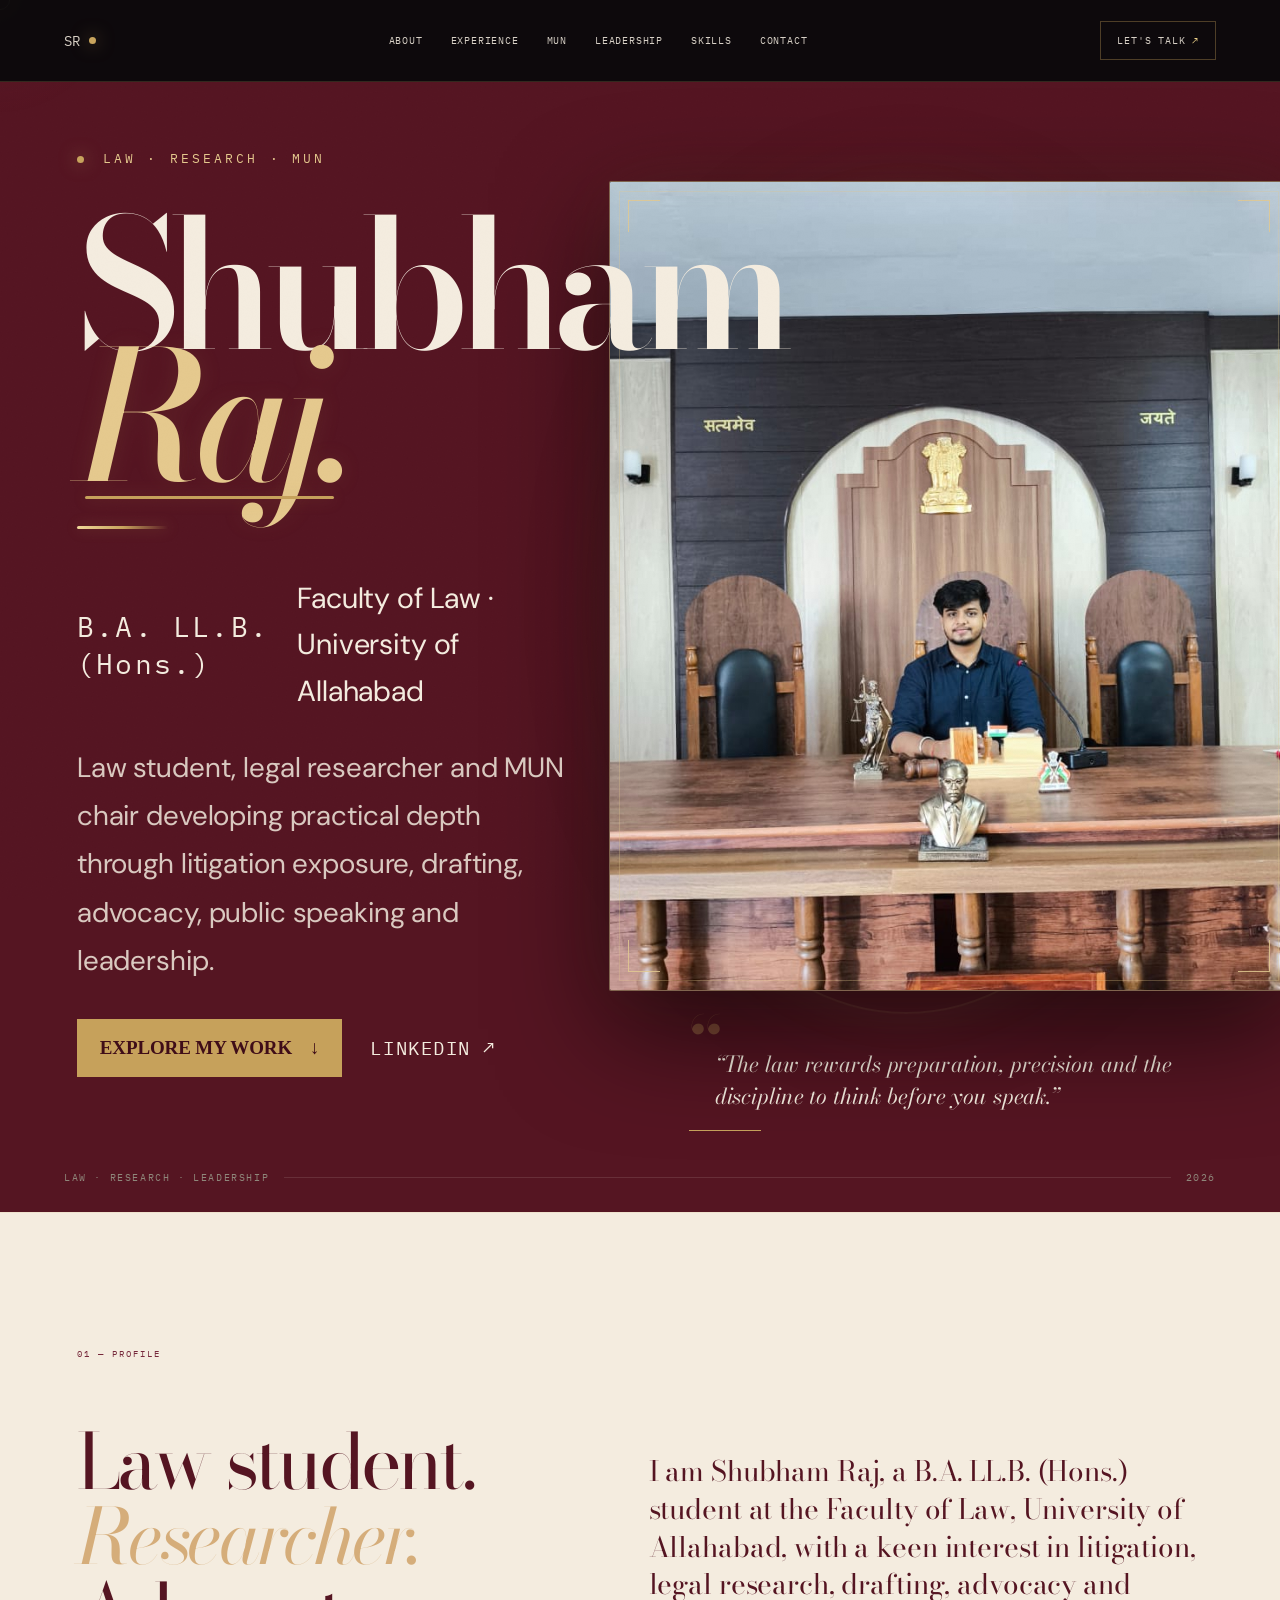
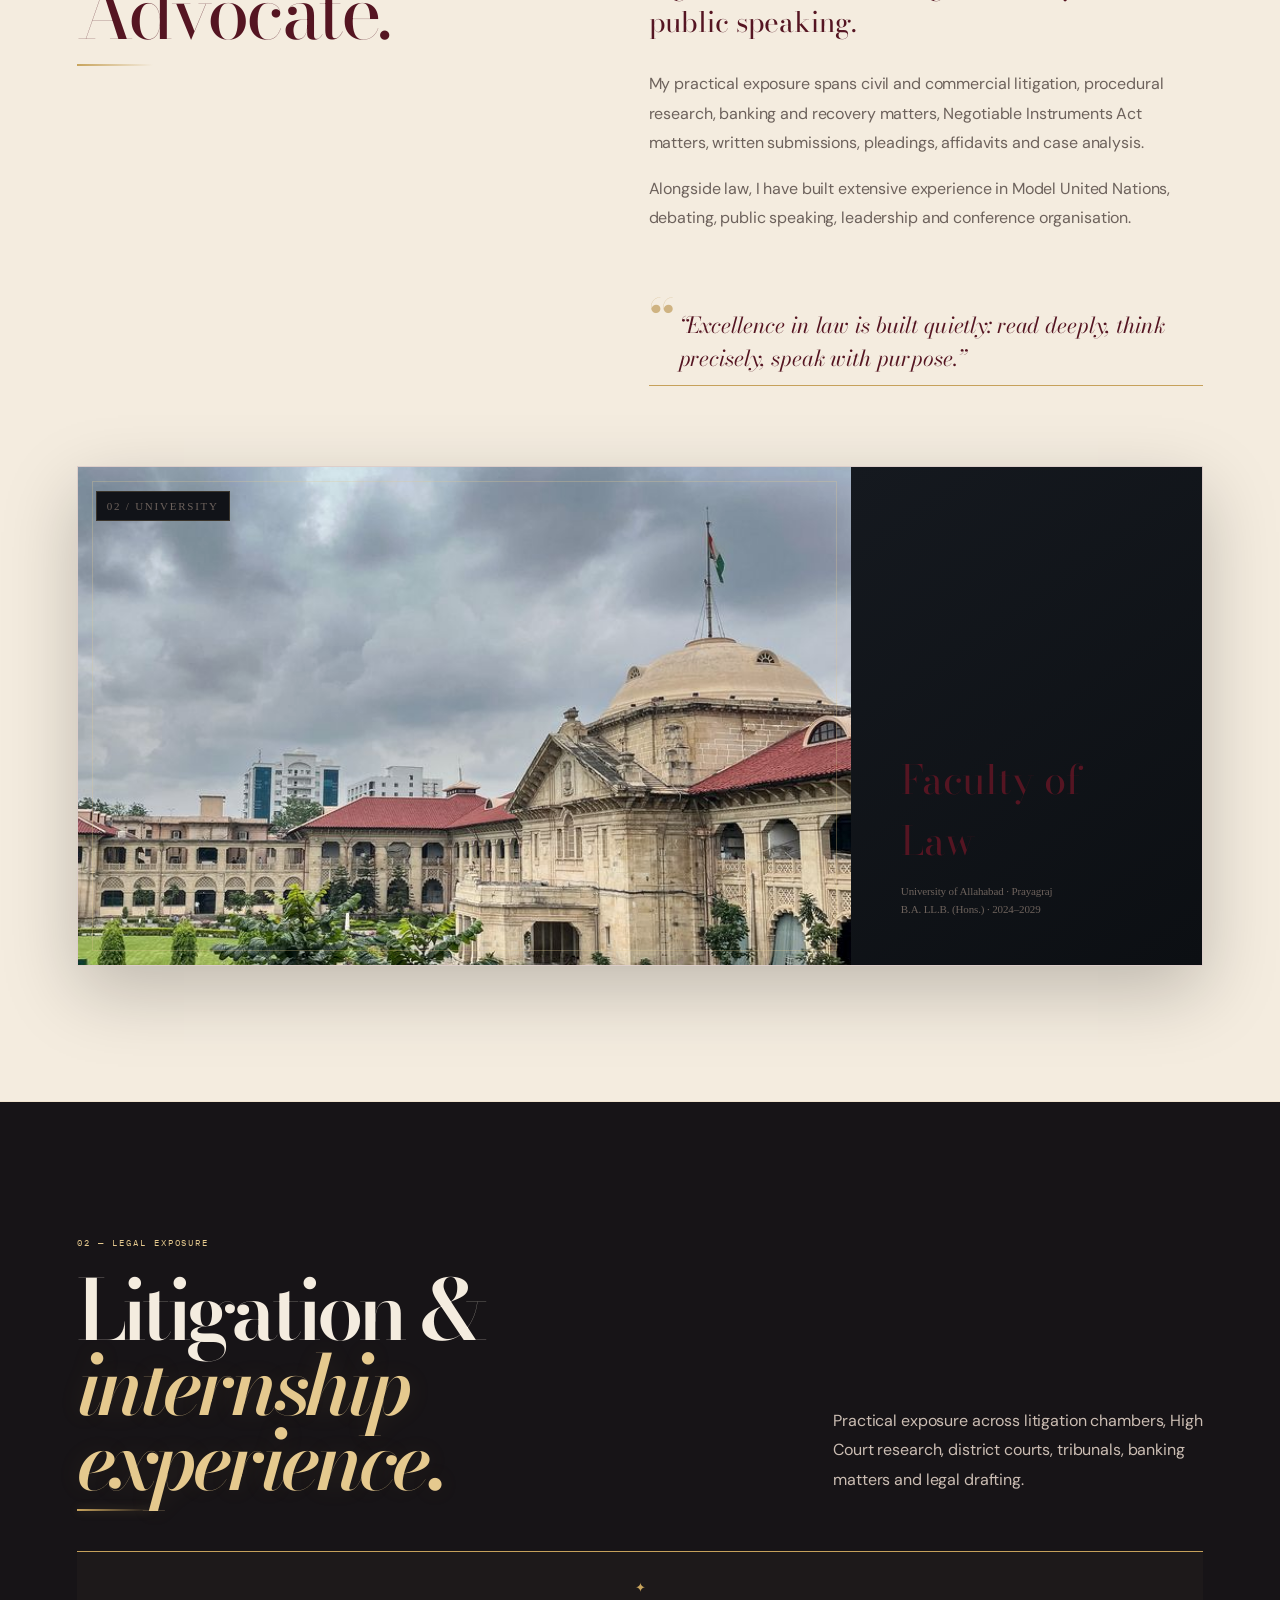
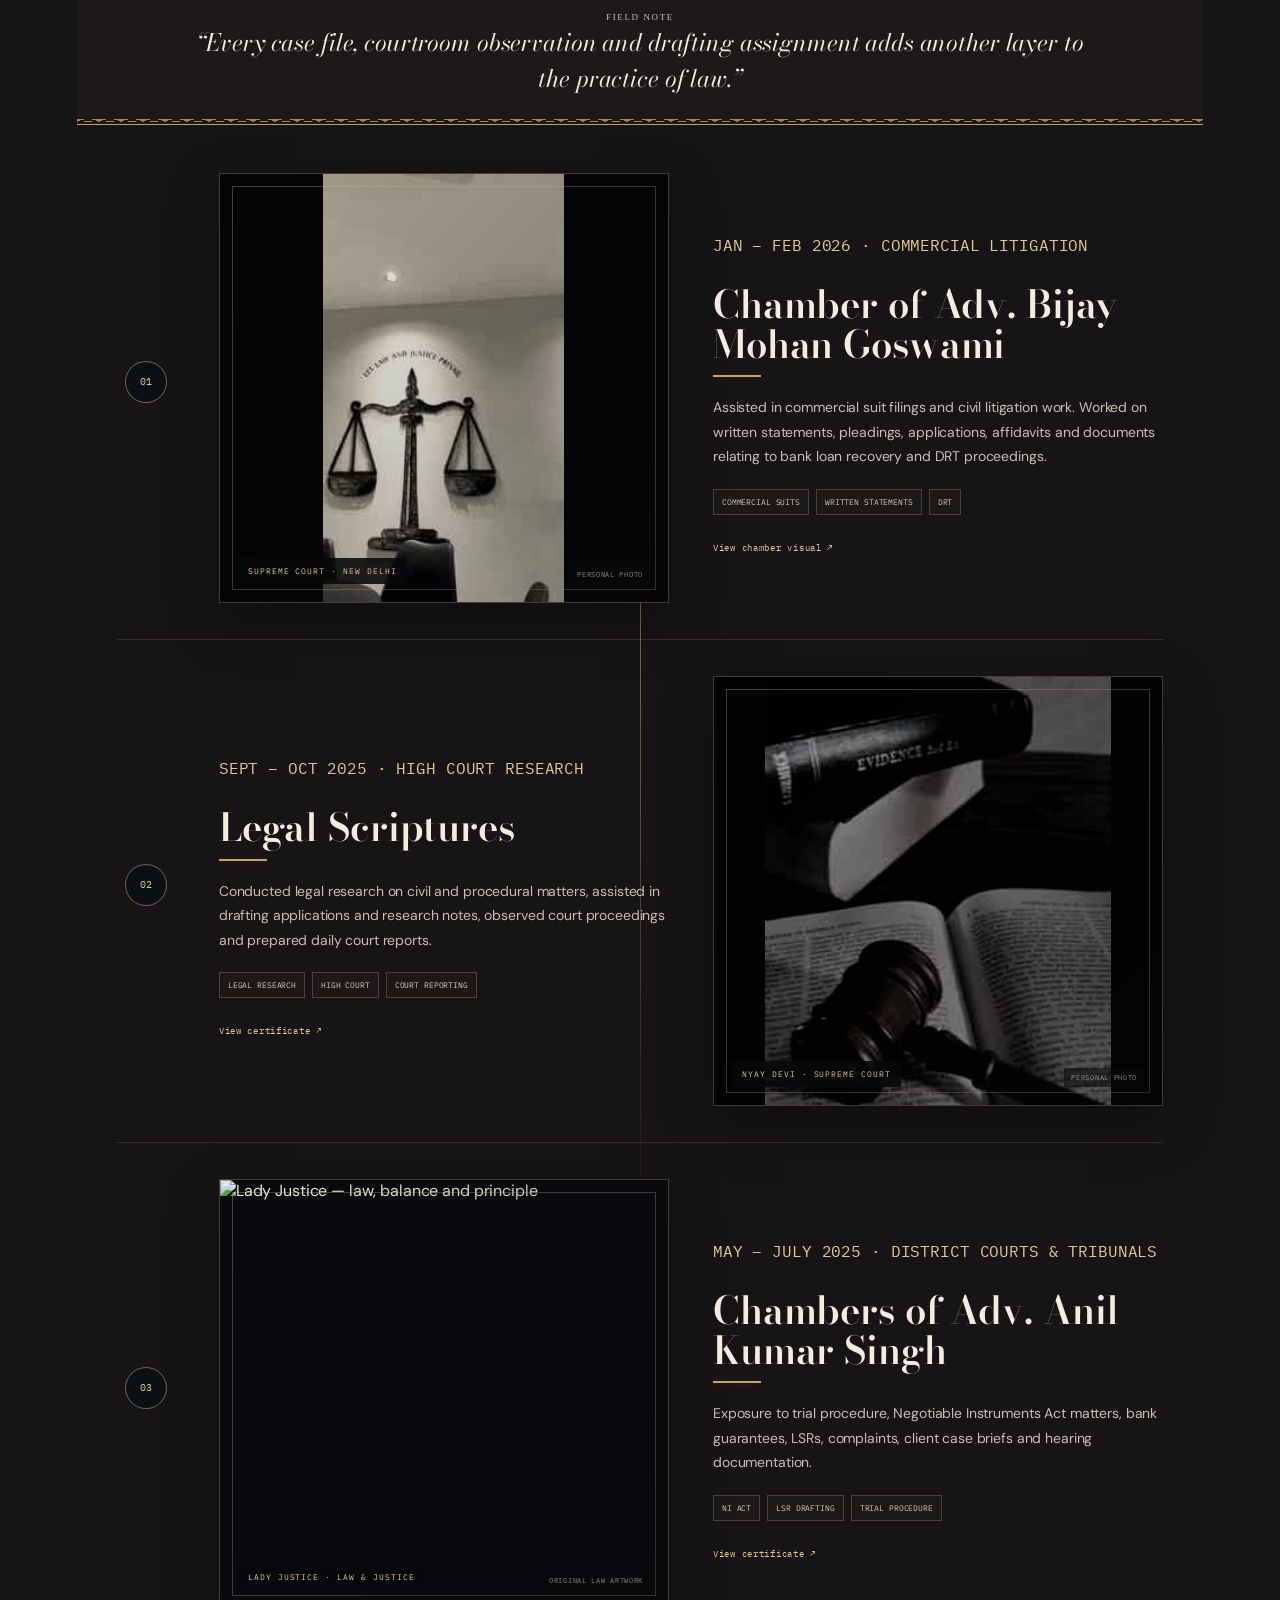
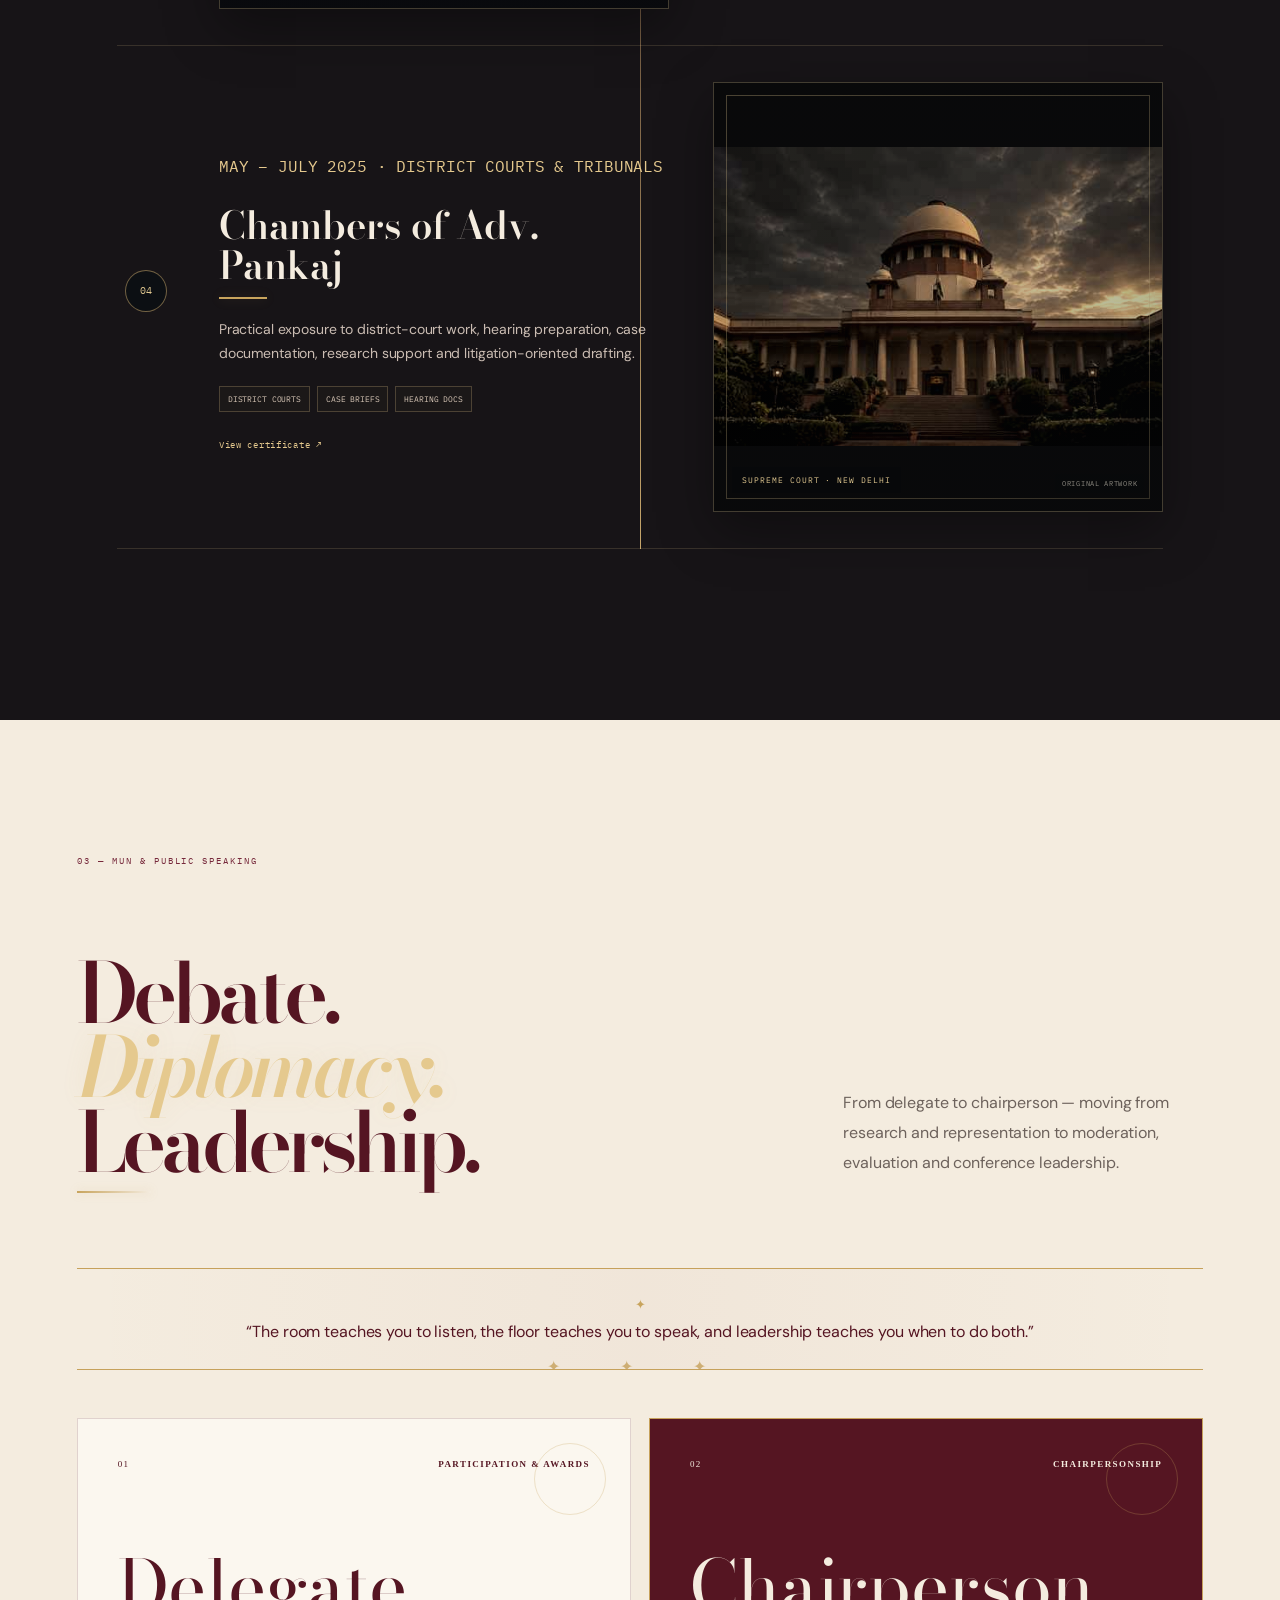
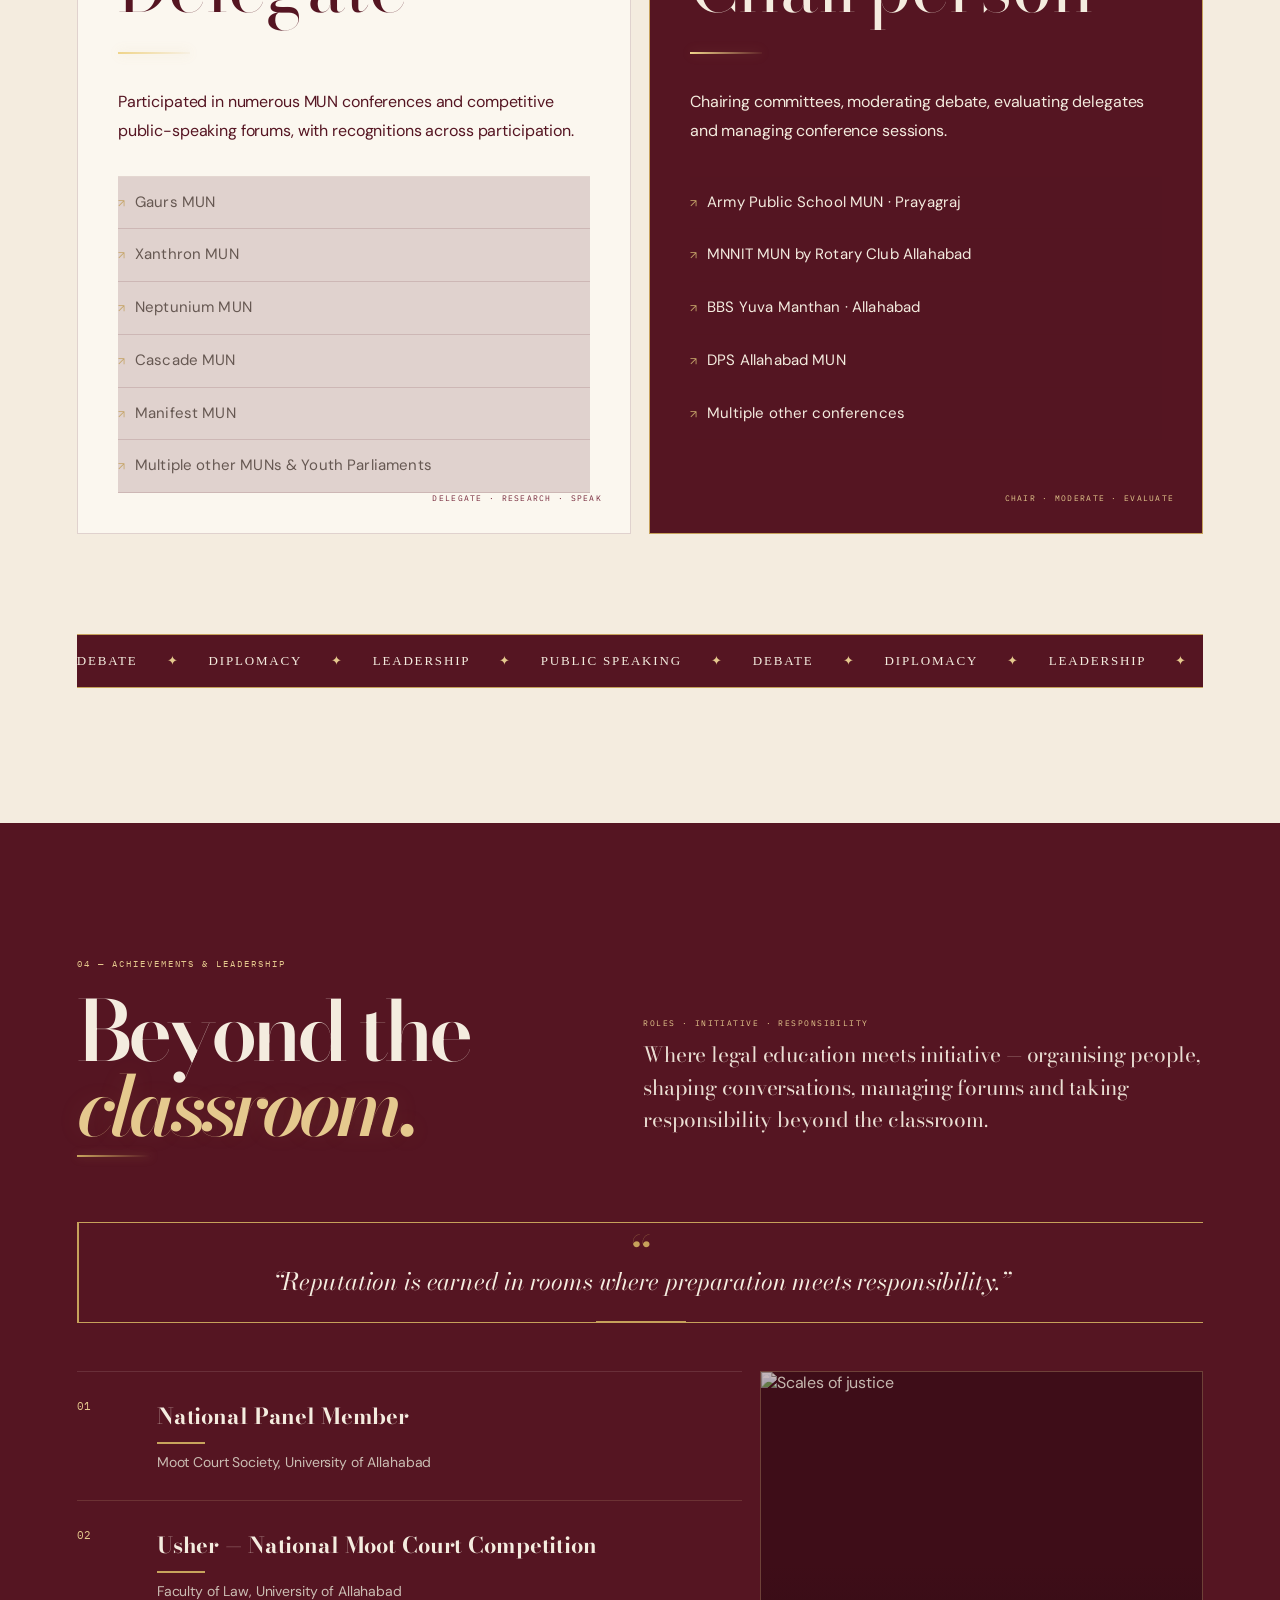
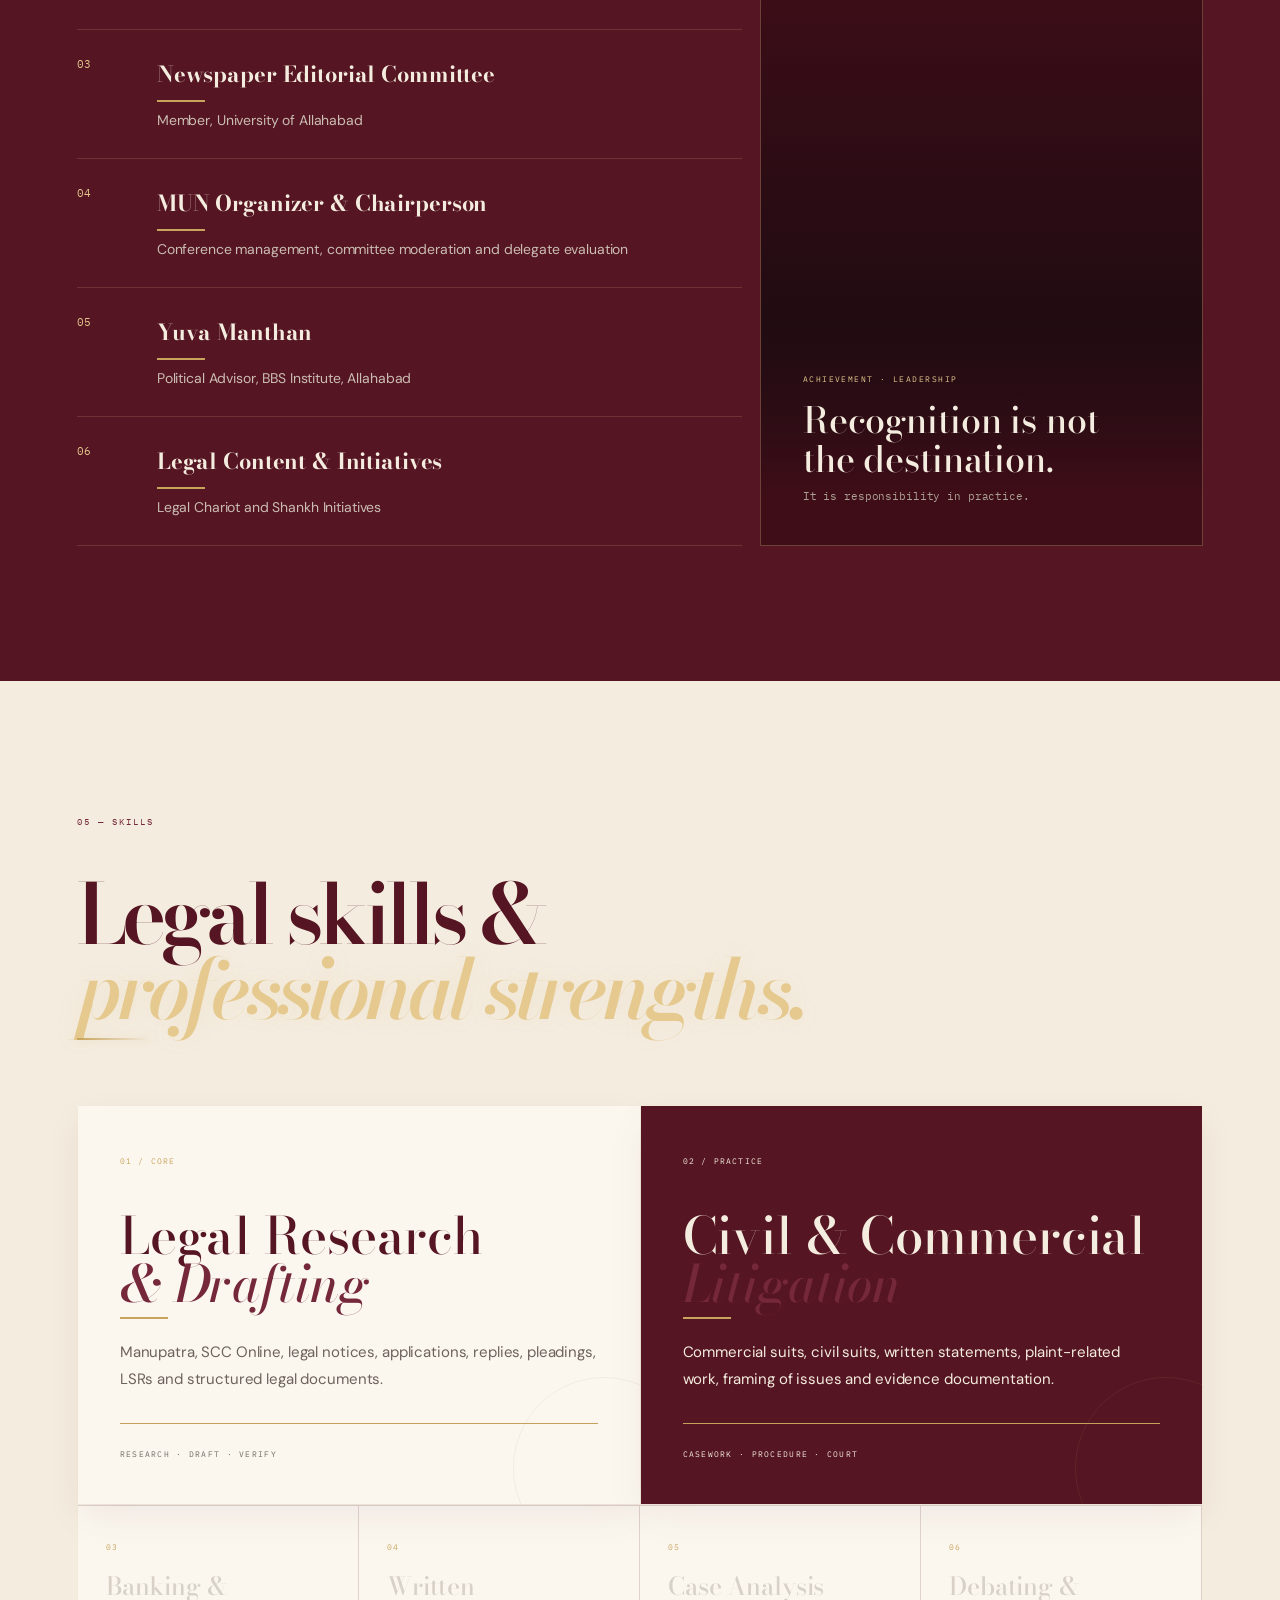
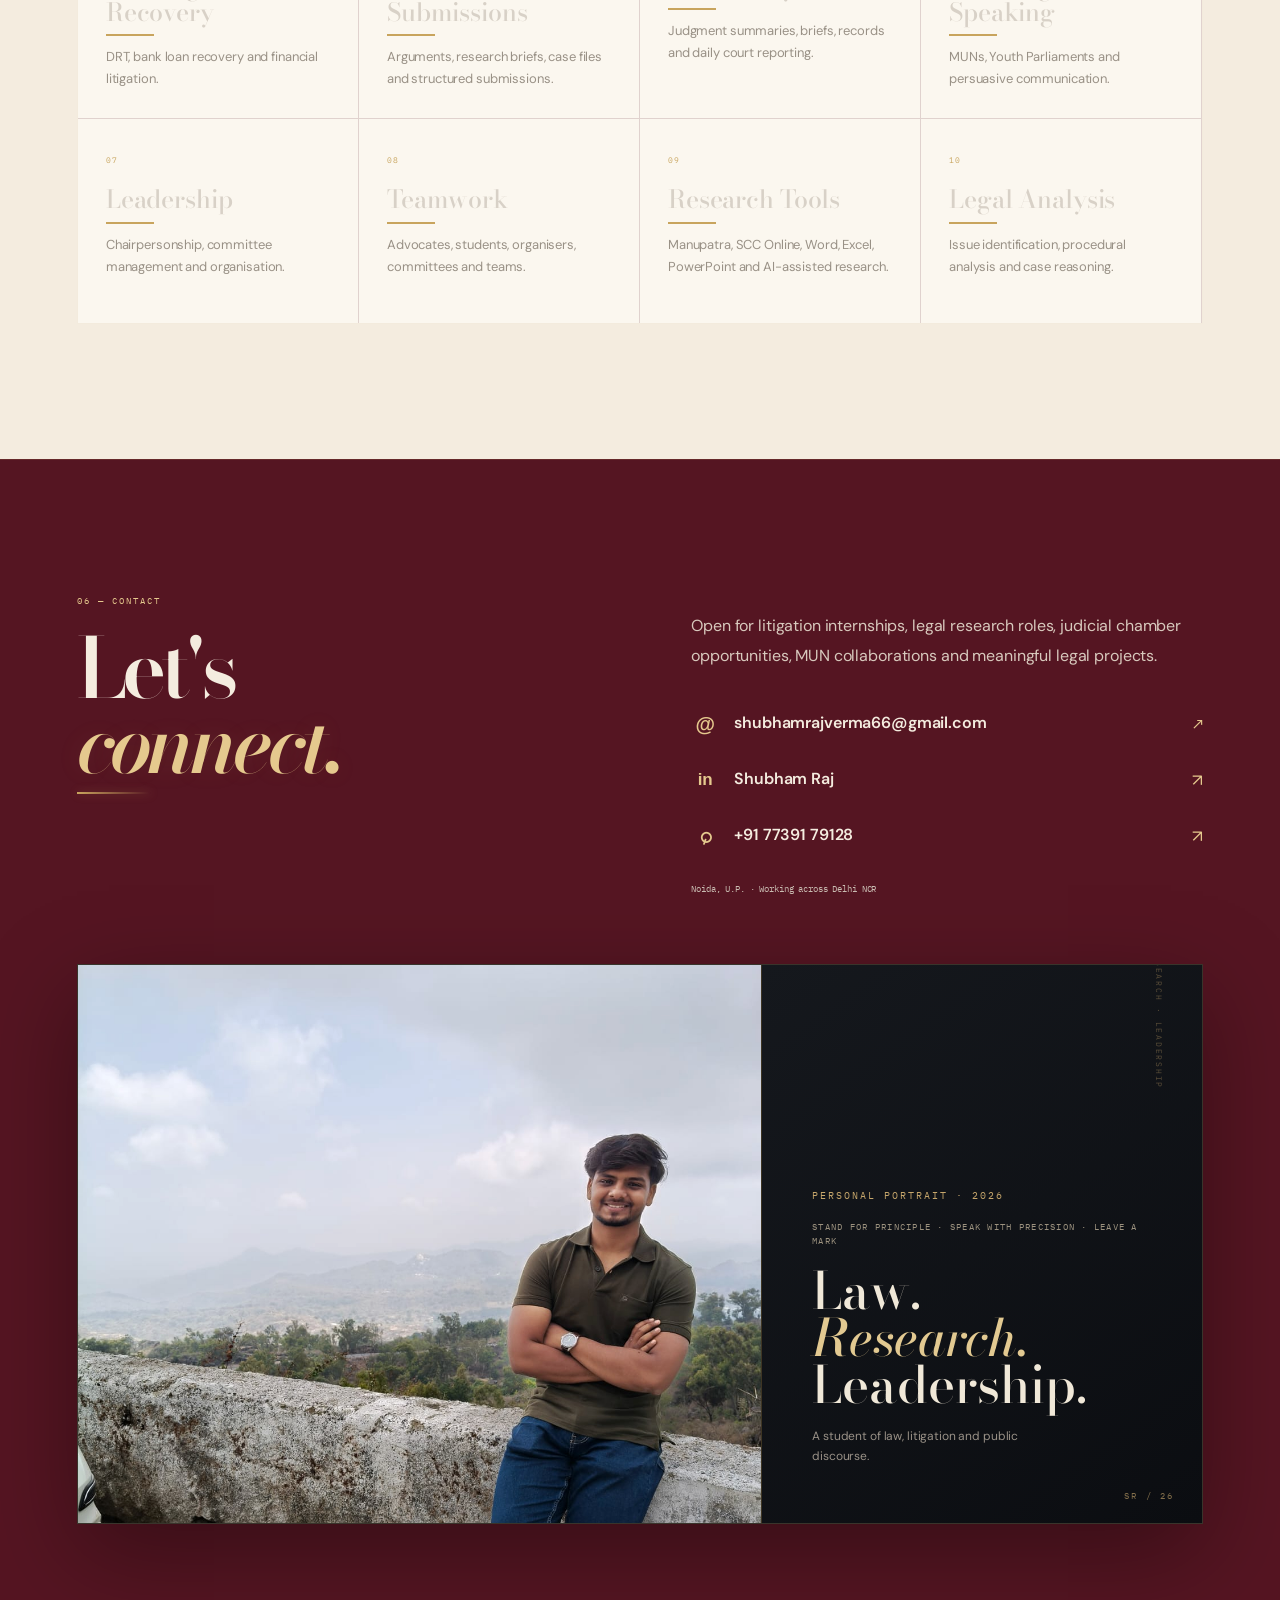
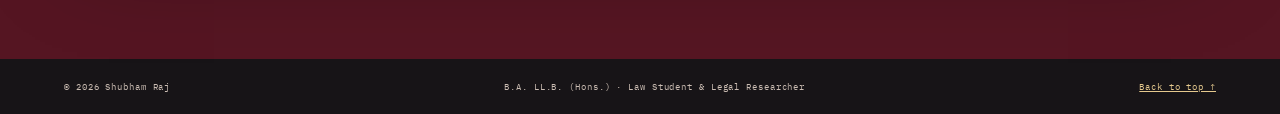
==== index.html @ 562d8c85 "Refine MUN and leadership copy and cache assets" ====
<!doctype html>
<html lang="en">
<head>
<meta charset="utf-8"><meta name="viewport" content="width=device-width,initial-scale=1">
<meta name="description" content="Shubham Raj — B.A. LL.B. (Hons.), legal researcher, MUN chair and public speaker.">
<title>Shubham Raj — Law · Research · Leadership</title>
<link rel="preconnect" href="https://fonts.googleapis.com"><link rel="preconnect" href="https://fonts.gstatic.com" crossorigin>
<link href="https://fonts.googleapis.com/css2?family=Bodoni+Moda:ital,opsz,wght@0,6..96,500;0,6..96,600;0,6..96,700;1,6..96,500;1,6..96,600&family=DM+Sans:wght@400;500;600;700&family=IBM+Plex+Mono:wght@400;500&display=swap" rel="stylesheet">
<link rel="stylesheet" href="styles.css?v=20260922-11">
</head>
<body>
<div class="cursor-glow"></div><div class="noise"></div>
<header class="nav"><a class="brand" href="#top"><span>SR</span><i></i></a><nav><a href="#about">About</a><a href="#experience">Experience</a><a href="#mun">MUN</a><a href="#leadership">Leadership</a><a href="#skills">Skills</a><a href="#contact">Contact</a></nav><a class="nav-cta" href="mailto:shubhamrajverma66@gmail.com">Let's talk <span>↗</span></a><button class="menu" aria-label="Open menu"><span></span><span></span></button></header>
<main id="top">
<section class="hero section-pad"><div class="hero-copy reveal"><p class="eyebrow"><span class="pulse"></span> LAW · RESEARCH · MUN</p><h1>Shubham<br><em class="hero-name-accent">Raj.</em></h1><div class="hero-meta"><strong>B.A. LL.B. (Hons.)</strong><span>Faculty of Law · University of Allahabad</span></div><p class="hero-lede">Law student, legal researcher and MUN chair developing practical depth through litigation exposure, drafting, advocacy, public speaking and leadership.</p><div class="hero-actions"><a class="btn primary" href="#experience">Explore my work <span>↓</span></a><a class="text-link" href="https://www.linkedin.com/in/shubham-raj-verma-060a69342" target="_blank" rel="noreferrer">LinkedIn ↗</a></div></div>
<div class="hero-visual reveal delay-1"><div class="hero-atmosphere" aria-hidden="true"><i></i><i></i><i></i><i></i><i></i><i></i></div><div class="hero-frame"><img src="assets/profile.jpg" alt="Shubham Raj"><div class="fallback-monogram">SR</div><span class="frame-corner tl"></span><span class="frame-corner tr"></span><span class="frame-corner bl"></span><span class="frame-corner br"></span></div><div class="floating-card card-one"><small>01 · CORE</small><b>Legal<br>Research</b></div><div class="floating-card card-two"><small>02 · FORUM</small><b>MUN<br>Chair</b></div><div class="vertical-label">NOIDA · DELHI NCR · PRAYAGRAJ</div><div class="hero-signal">CASE · 2026 <span></span> ADVOCACY</div><div class="hero-quote">“The law rewards preparation, precision and the discipline to think before you speak.”</div></div><div class="hero-bottom"><span>LAW · RESEARCH · LEADERSHIP</span><span class="line"></span><span>2026</span></div></section>
<section id="about" class="about section-pad section-dark"><div class="section-kicker reveal">01 — PROFILE</div><div class="about-grid"><div class="about-title reveal"><p class="serif">Law student.<br><i>Researcher.</i><br>Advocate.</p></div><div class="about-copy reveal delay-1"><p class="big-copy">I am Shubham Raj, a B.A. LL.B. (Hons.) student at the Faculty of Law, University of Allahabad, with a keen interest in litigation, legal research, drafting, advocacy and public speaking.</p><p>My practical exposure spans civil and commercial litigation, procedural research, banking and recovery matters, Negotiable Instruments Act matters, written submissions, pleadings, affidavits and case analysis.</p><p>Alongside law, I have built extensive experience in Model United Nations, debating, public speaking, leadership and conference organisation.</p><div class="quote">“Excellence in law is built quietly: read deeply, think precisely, speak with purpose.”</div></div></div><div class="about-photo reveal"><div class="about-photo-media"><img src="assets/Clouds Over Heritage – My Lens, My Style High court Allahabad.jpg" alt="Faculty of Law, University of Allahabad" loading="lazy"><span class="photo-index">02 / UNIVERSITY</span></div><div><b>Faculty of Law</b><span>University of Allahabad · Prayagraj</span><span>B.A. LL.B. (Hons.) · 2024–2029</span></div></div></section>
<section id="experience" class="experience section-pad"><div class="section-head reveal"><div><div class="section-kicker">02 — LEGAL EXPOSURE</div><h2>Litigation &<br><em>internship experience.</em></h2></div><p>Practical exposure across litigation chambers, High Court research, district courts, tribunals, banking matters and legal drafting.</p></div><div class="experience-quote reveal"><span>FIELD NOTE</span><p>“Every case file, courtroom observation and drafting assignment adds another layer to the practice of law.”</p></div><div class="internship-rail">
  <article class="internship-row reveal"><div class="internship-index"><span>01</span><i></i></div><div class="internship-photo"><img src="assets/internship-cover-01.jpg" alt="Scales of justice — Let Law and Justice Prevail"><span>SUPREME COURT · NEW DELHI</span><small class="image-credit">PERSONAL PHOTO</small></div><div class="internship-content"><p class="mono">JAN – FEB 2026 · COMMERCIAL LITIGATION</p><h3>Chamber of Adv. Bijay Mohan Goswami</h3><p>Assisted in commercial suit filings and civil litigation work. Worked on written statements, pleadings, applications, affidavits and documents relating to bank loan recovery and DRT proceedings.</p><div class="tags"><span>COMMERCIAL SUITS</span><span>WRITTEN STATEMENTS</span><span>DRT</span></div><a href="assets/IMG-20260305-WA0005.jpg" target="_blank">View chamber visual ↗</a></div></article>
  <article class="internship-row reverse reveal"><div class="internship-index"><span>02</span><i></i></div><div class="internship-photo"><img src="assets/internship-cover-02.jpg" alt="Evidence book, law books and gavel"><span>NYAY DEVI · SUPREME COURT</span><small class="image-credit">PERSONAL PHOTO</small></div><div class="internship-content"><p class="mono">SEPT – OCT 2025 · HIGH COURT RESEARCH</p><h3>Legal Scriptures</h3><p>Conducted legal research on civil and procedural matters, assisted in drafting applications and research notes, observed court proceedings and prepared daily court reports.</p><div class="tags"><span>LEGAL RESEARCH</span><span>HIGH COURT</span><span>COURT REPORTING</span></div><a href="assets/Shubham raj Internship certificate L.S..pdf" target="_blank">View certificate ↗</a></div></article>
  <article class="internship-row reveal"><div class="internship-index"><span>03</span><i></i></div><div class="internship-photo"><img src="https://upload.wikimedia.org/wikipedia/commons/0/0e/Berner_Iustitia.jpg" alt="Lady Justice — law, balance and principle" onerror="this.onerror=null;this.src='assets/lady-justice.svg';"><span>LADY JUSTICE · LAW & JUSTICE</span><small class="image-credit">ORIGINAL LAW ARTWORK</small></div><div class="internship-content"><p class="mono">MAY – JULY 2025 · DISTRICT COURTS & TRIBUNALS</p><h3>Chambers of Adv. Anil Kumar Singh</h3><p>Exposure to trial procedure, Negotiable Instruments Act matters, bank guarantees, LSRs, complaints, client case briefs and hearing documentation.</p><div class="tags"><span>NI ACT</span><span>LSR DRAFTING</span><span>TRIAL PROCEDURE</span></div><a href="assets/internship certificate shubham by anil sir.pdf" target="_blank">View certificate ↗</a></div></article>
  <article class="internship-row reverse reveal"><div class="internship-index"><span>04</span><i></i></div><div class="internship-photo"><img src="assets/internship-cover-04.jpg" alt="Supreme Court architecture"><span>SUPREME COURT · NEW DELHI</span><small class="image-credit">ORIGINAL ARTWORK</small></div><div class="internship-content"><p class="mono">MAY – JULY 2025 · DISTRICT COURTS & TRIBUNALS</p><h3>Chambers of Adv. Pankaj</h3><p>Practical exposure to district-court work, hearing preparation, case documentation, research support and litigation-oriented drafting.</p><div class="tags"><span>DISTRICT COURTS</span><span>CASE BRIEFS</span><span>HEARING DOCS</span></div><a href="assets/internship certificate shubham by pankaj sir.pdf" target="_blank">View certificate ↗</a></div></article>
</div></section>
<section id="mun" class="mun section-pad section-dark"><div class="section-kicker reveal">03 — MUN & PUBLIC SPEAKING</div><div class="mun-intro reveal"><h2>Debate.<br><em>Diplomacy.</em><br>Leadership.</h2><p>From delegate to chairperson — moving from research and representation to moderation, evaluation and conference leadership.</p></div><div class="section-quote reveal">“The room teaches you to listen, the floor teaches you to speak, and leadership teaches you when to do both.”</div><div class="mun-panels"><div class="mun-panel reveal"><div class="panel-top"><span>01</span><b>PARTICIPATION & AWARDS</b></div><h3>Delegate</h3><p>Participated in numerous MUN conferences and competitive public-speaking forums, with recognitions across participation.</p><div class="mun-list"><span>Gaurs MUN</span><span>Xanthron MUN</span><span>Neptunium MUN</span><span>Cascade MUN</span><span>Manifest MUN</span><span>Multiple other MUNs & Youth Parliaments</span></div></div><div class="mun-panel accent reveal delay-1"><div class="panel-top"><span>02</span><b>CHAIRPERSONSHIP</b></div><h3>Chairperson</h3><p>Chairing committees, moderating debate, evaluating delegates and managing conference sessions.</p><div class="mun-list"><span>Army Public School MUN · Prayagraj</span><span>MNNIT MUN by Rotary Club Allahabad</span><span>BBS Yuva Manthan · Allahabad</span><span>DPS Allahabad MUN</span><span>Multiple other conferences</span></div></div></div><div class="marquee"><div>DEBATE <i>✦</i> DIPLOMACY <i>✦</i> LEADERSHIP <i>✦</i> PUBLIC SPEAKING <i>✦</i> DEBATE <i>✦</i> DIPLOMACY <i>✦</i> LEADERSHIP <i>✦</i></div></section>
<section id="leadership" class="leadership section-pad"><div class="section-head reveal"><div><div class="section-kicker">04 — ACHIEVEMENTS & LEADERSHIP</div><h2>Beyond the<br><em>classroom.</em></h2></div><p>Where legal education meets initiative — organising people, shaping conversations, managing forums and taking responsibility beyond the classroom.</p></div><div class="leadership-quote reveal">“Reputation is earned in rooms where preparation meets responsibility.”</div><div class="leadership-grid"><div class="lead-list reveal"><div class="lead-item"><span>01</span><div><b>National Panel Member</b><small>Moot Court Society, University of Allahabad</small></div></div><div class="lead-item"><span>02</span><div><b>Usher — National Moot Court Competition</b><small>Faculty of Law, University of Allahabad</small></div></div><div class="lead-item"><span>03</span><div><b>Newspaper Editorial Committee</b><small>Member, University of Allahabad</small></div></div><div class="lead-item"><span>04</span><div><b>MUN Organizer & Chairperson</b><small>Conference management, committee moderation and delegate evaluation</small></div></div><div class="lead-item"><span>05</span><div><b>Yuva Manthan</b><small>Political Advisor, BBS Institute, Allahabad</small></div></div><div class="lead-item"><span>06</span><div><b>Legal Content & Initiatives</b><small>Legal Chariot and Shankh Initiatives</small></div></div></div><div class="trophy reveal delay-1"><img src="https://upload.wikimedia.org/wikipedia/commons/e/e5/Scales_of_justice_%2826415697401%29.jpg" alt="Scales of justice"><div class="trophy-caption"><span>ACHIEVEMENT · LEADERSHIP</span><b>Recognition is not<br>the destination.</b><small>It is responsibility in practice.</small></div></div></div></section>
<section id="skills" class="skills section-pad section-dark"><div class="section-kicker reveal">05 — SKILLS</div><div class="skills-title reveal"><h2>Legal skills &<br><em>professional strengths.</em></h2></div><div class="skills-bento"><article class="skill-feature reveal"><span>01 / CORE</span><h3>Legal Research<br><em>& Drafting</em></h3><p>Manupatra, SCC Online, legal notices, applications, replies, pleadings, LSRs and structured legal documents.</p><div class="skill-line"></div><b>RESEARCH · DRAFT · VERIFY</b></article><article class="skill-feature dark reveal delay-1"><span>02 / PRACTICE</span><h3>Civil & Commercial<br><em>Litigation</em></h3><p>Commercial suits, civil suits, written statements, plaint-related work, framing of issues and evidence documentation.</p><div class="skill-line"></div><b>CASEWORK · PROCEDURE · COURT</b></article><div class="skill-cluster reveal delay-2"><article><span>03</span><h4>Banking & Recovery</h4><p>DRT, bank loan recovery and financial litigation.</p></article><article><span>04</span><h4>Written Submissions</h4><p>Arguments, research briefs, case files and structured submissions.</p></article><article><span>05</span><h4>Case Analysis</h4><p>Judgment summaries, briefs, records and daily court reporting.</p></article><article><span>06</span><h4>Debating & Speaking</h4><p>MUNs, Youth Parliaments and persuasive communication.</p></article><article><span>07</span><h4>Leadership</h4><p>Chairpersonship, committee management and organisation.</p></article><article><span>08</span><h4>Teamwork</h4><p>Advocates, students, organisers, committees and teams.</p></article><article><span>09</span><h4>Research Tools</h4><p>Manupatra, SCC Online, Word, Excel, PowerPoint and AI-assisted research.</p></article><article><span>10</span><h4>Legal Analysis</h4><p>Issue identification, procedural analysis and case reasoning.</p></article></div></div></section>
<section id="contact" class="contact section-pad"><div class="contact-grid reveal"><div><div class="section-kicker">06 — CONTACT</div><h2>Let's<br><em>connect.</em></h2></div><div class="contact-copy"><p>Open for litigation internships, legal research roles, judicial chamber opportunities, MUN collaborations and meaningful legal projects.</p><div class="contact-methods"><a class="contact-method email" href="mailto:shubhamrajverma66@gmail.com"><span class="contact-logo" aria-hidden="true">@</span><span class="contact-label">shubhamrajverma66@gmail.com</span><b>↗</b></a><a class="contact-method" href="https://www.linkedin.com/in/shubham-raj-verma-060a69342" target="_blank" rel="noreferrer"><span class="contact-logo linkedin-logo" aria-hidden="true">in</span><span class="contact-label">Shubham Raj</span><b>↗</b></a><a class="contact-method phone-method" href="tel:+917739179128"><span class="contact-logo phone-logo" aria-hidden="true">⌕</span><span class="contact-label">+91 77391 79128</span><b>↗</b></a></div><div class="contact-meta"><span>Noida, U.P. · Working across Delhi NCR</span></div></div></div><div class="footer-photo reveal"><div class="footer-photo-image"><img src="assets/IMG-20260618-WA0097.jpg" alt="Shubham Raj"></div><div class="footer-photo-copy"><span class="photo-kicker">PERSONAL PORTRAIT · 2026</span><div class="closing-motto">STAND FOR PRINCIPLE · SPEAK WITH PRECISION · LEAVE A MARK</div><strong>Law.<br><em>Research.</em><br>Leadership.</strong><span class="photo-note">A student of law, litigation and public discourse.</span></div></div></section>
</main><footer><span>© 2026 Shubham Raj</span><span>B.A. LL.B. (Hons.) · Law Student & Legal Researcher</span><a href="#top">Back to top ↑</a></footer><script src="script.js?v=20260922-11"></script>
</body></html>
---- styles.css ----
*{box-sizing:border-box}html{scroll-behavior:smooth}body{margin:0;background:#080607;color:#f6eee9;font-family:Manrope,Arial,sans-serif;overflow-x:hidden}.noise{position:fixed;inset:0;pointer-events:none;opacity:.035;z-index:20;background-image:url("data:image/svg+xml,%3Csvg xmlns='http://www.w3.org/2000/svg' width='180' height='180'%3E%3Cfilter id='n'%3E%3CfeTurbulence type='fractalNoise' baseFrequency='.8' numOctaves='4'/%3E%3C/filter%3E%3Crect width='100%25' height='100%25' filter='url(%23n)' opacity='.45'/%3E%3C/svg%3E")}.cursor-glow{position:fixed;width:260px;height:260px;border-radius:50%;pointer-events:none;z-index:2;transform:translate(-50%,-50%);background:radial-gradient(circle,rgba(141,32,55,.18),transparent 68%)}.nav{position:fixed;z-index:30;top:0;left:0;right:0;height:78px;padding:0 5vw;display:flex;align-items:center;justify-content:space-between;background:rgba(8,6,7,.78);backdrop-filter:blur(14px);border-bottom:1px solid rgba(241,232,223,.12);transition:transform .35s}.brand{display:flex;gap:9px;color:#f6eee9;text-decoration:none;font:14px 'DM Mono'}.brand i{width:7px;height:7px;border-radius:50%;background:#8d2037;box-shadow:0 0 18px #8d2037;margin-top:5px}nav{display:flex;gap:28px}nav a,.nav-cta,.text-link{color:#c9bbb8;text-decoration:none;font:10px 'DM Mono';letter-spacing:.08em;text-transform:uppercase}nav a:hover,.text-link:hover{color:#fff}.nav-cta{border:1px solid rgba(241,232,223,.12);padding:12px 16px}.nav-cta span{color:#d98fa0}.menu{display:none;background:none;border:0}.section-pad{padding:120px 5vw}.hero{min-height:100vh;display:grid;grid-template-columns:1fr 1fr;align-items:center;gap:4vw;padding-top:130px;position:relative;overflow:hidden;background:radial-gradient(circle at 80% 45%,rgba(109,22,40,.18),transparent 34%),#080607}.eyebrow,.section-kicker{font:9px 'DM Mono';letter-spacing:.18em;color:#9d858a;text-transform:uppercase}.pulse{display:inline-block;width:7px;height:7px;border-radius:50%;background:#bd4c68;box-shadow:0 0 0 0 rgba(189,76,104,.5);animation:pulse 2s infinite;margin-right:8px}.hero h1{font:clamp(78px,10vw,150px)/.78 'Cormorant Garamond';letter-spacing:-.07em;margin:28px 0}.hero h1 em,.section-head em,.mun-intro em,.skills-title em,.contact h2 em{color:#b94c68;font-style:italic}.hero-meta{display:flex;gap:18px;align-items:center;font-size:12px}.hero-meta strong{font:11px 'DM Mono';color:#e3d4d0}.hero-meta span{color:#8f8080}.hero-lede{max-width:590px;color:#aa9c9b;line-height:1.8;font-size:15px;margin:28px 0}.hero-actions{display:flex;gap:28px;align-items:center}.btn{display:inline-flex;gap:18px;padding:15px 19px;text-decoration:none;font:10px 'DM Mono';text-transform:uppercase}.btn.primary{background:#f1e8df;color:#10090b}.hero-visual{height:650px;position:relative;display:grid;place-items:center}.hero-frame{width:min(390px,58%);height:min(560px,78%);position:relative;z-index:3;border:1px solid rgba(241,232,223,.22);background:#0d0809;box-shadow:0 40px 100px rgba(0,0,0,.55);overflow:hidden}.hero-frame:before{content:'';position:absolute;inset:10px;border:1px solid rgba(241,232,223,.12);z-index:2}.hero-frame img,.about-photo img,.exp-image img,.trophy img,.footer-photo img{width:100%;height:100%;object-fit:cover;display:block}.hero-frame img{object-fit:contain!important;object-position:center center;background:linear-gradient(145deg,#160a0d,#080607);padding:0;filter:saturate(.88) contrast(1.04)}.fallback-monogram{display:none}.orbit{position:absolute;border:1px solid rgba(185,76,104,.38);border-radius:50%;z-index:1;animation:spin 12s linear infinite}.orbit:after{content:'';position:absolute;width:8px;height:8px;border-radius:50%;background:#c34f6b;box-shadow:0 0 20px #c34f6b;top:50%;right:-4px}.orbit-a{width:510px;height:510px}.orbit-b{width:410px;height:410px;border-style:dashed;animation-duration:17s;animation-direction:reverse}.orbit-c{width:600px;height:280px;transform:rotate(-25deg);animation-duration:21s}.floating-card{position:absolute;z-index:5;padding:14px 17px;background:rgba(12,7,9,.85);border:1px solid rgba(241,232,223,.12);backdrop-filter:blur(10px);font-size:12px}.floating-card small{display:block;color:#7e696d;font:8px 'DM Mono';margin-bottom:8px}.floating-card b{font:15px/1.05 'Cormorant Garamond'}.card-one{left:2%;top:22%;animation:float 4.8s ease-in-out infinite}.card-two{right:0;bottom:21%;animation:float 5.5s ease-in-out infinite reverse}.vertical-label{position:absolute;right:-5px;top:50%;writing-mode:vertical-rl;color:#77676a;font:8px 'DM Mono';letter-spacing:.18em}.hero-bottom{position:absolute;bottom:28px;left:5vw;right:5vw;display:flex;gap:15px;align-items:center;color:#77696b;font:9px 'DM Mono';letter-spacing:.16em}.hero-bottom .line{height:1px;flex:1;background:rgba(241,232,223,.12)}.section-dark{background:linear-gradient(180deg,#10090b,#080607)}.about{border-top:1px solid rgba(241,232,223,.12);border-bottom:1px solid rgba(241,232,223,.12)}.about-grid{max-width:1180px;margin:65px auto 80px;display:grid;grid-template-columns:1fr 1.25fr;gap:10vw}.serif{font:clamp(45px,6vw,80px)/.98 'Cormorant Garamond';letter-spacing:-.045em;margin:0}.about-copy{max-width:650px}.big-copy{font-size:22px;line-height:1.55;color:#e4d8d4}.about-copy p:not(.big-copy){color:#a99b99;line-height:1.85}.quote{margin-top:42px;padding:22px 0;border-top:1px solid rgba(241,232,223,.12);font:italic 18px 'Cormorant Garamond';color:#d29aaa}.about-photo{height:370px;max-width:1180px;margin:auto;display:grid;grid-template-columns:1.5fr .8fr;background:#140b0d;border:1px solid rgba(241,232,223,.12);overflow:hidden}.about-photo img{filter:saturate(.7)}.about-photo div{display:flex;flex-direction:column;justify-content:flex-end;padding:34px}.about-photo b{font:30px 'Cormorant Garamond';margin-bottom:8px}.about-photo span{font:10px 'DM Mono';color:#9e8e8d;margin-top:6px}.section-head{max-width:1180px;margin:0 auto 65px;display:flex;justify-content:space-between;align-items:end;gap:50px}.section-head h2,.skills-title h2,.contact h2,.mun-intro h2{font-size:clamp(48px,6vw,82px);line-height:.92;letter-spacing:-.06em;margin:25px 0 0}.section-head>p{max-width:370px;color:#8e8080;line-height:1.7;font-size:14px}.experience-grid{max-width:1180px;margin:auto;display:grid;grid-template-columns:repeat(2,1fr);gap:18px}.exp-card{border:1px solid rgba(241,232,223,.12);background:#0e080a;display:flex;flex-direction:column;position:relative;overflow:hidden;transition:.4s}.exp-card:hover{transform:translateY(-8px);border-color:rgba(185,76,104,.55);box-shadow:0 25px 70px rgba(0,0,0,.35)}.exp-card.featured{grid-row:span 2}.exp-num{position:absolute;z-index:2;top:18px;left:18px;font:10px 'DM Mono';background:rgba(8,6,7,.75);padding:7px 9px}.exp-image{height:220px;background:#2b141b;position:relative;overflow:hidden}.featured .exp-image{height:310px}.exp-image img{opacity:.82;transition:.5s}.exp-card:hover .exp-image img{transform:scale(1.04)}.exp-image span{position:absolute;bottom:16px;left:18px;font:9px 'DM Mono';letter-spacing:.16em}.exp-body{padding:27px}.exp-body .mono{font:9px 'DM Mono';color:#987b82}.exp-body h3{font:28px 'Cormorant Garamond';margin:14px 0 12px}.exp-body>p:not(.mono){color:#a99b99;font-size:13px;line-height:1.75}.tags{display:flex;gap:8px;flex-wrap:wrap;margin:22px 0}.tags span{font:8px 'DM Mono';padding:7px 8px;border:1px solid rgba(241,232,223,.12);color:#b7a6a4}.exp-body a{font:10px 'DM Mono';color:#d89bab;text-decoration:none}.dual-links{display:flex;gap:20px}.mun{overflow:hidden}.mun-intro{max-width:1180px;margin:65px auto 75px;display:flex;justify-content:space-between;align-items:end;gap:50px}.mun-intro p{max-width:360px;color:#938486;line-height:1.8}.mun-panels{max-width:1180px;margin:auto;display:grid;grid-template-columns:1fr 1fr;gap:18px}.mun-panel{padding:35px;border:1px solid rgba(241,232,223,.12);min-height:440px;background:rgba(255,255,255,.015);transition:.4s}.mun-panel:hover{border-color:rgba(185,76,104,.55);transform:translateY(-7px)}.mun-panel.accent{background:linear-gradient(145deg,rgba(109,22,40,.38),rgba(255,255,255,.01))}.panel-top{display:flex;justify-content:space-between;font:9px 'DM Mono';letter-spacing:.14em;color:#8e7d80}.mun-panel h3{font:58px 'Cormorant Garamond';margin:65px 0 15px}.mun-panel>p{color:#9d8f90;line-height:1.75}.mun-list{display:grid;grid-template-columns:1fr 1fr;margin-top:30px;border-top:1px solid rgba(241,232,223,.12)}.mun-list span{padding:12px 0;border-bottom:1px solid rgba(241,232,223,.12);font:10px 'DM Mono';color:#c8b9b7}.marquee{margin-top:100px;white-space:nowrap;overflow:hidden;border-top:1px solid rgba(241,232,223,.12);border-bottom:1px solid rgba(241,232,223,.12);padding:18px 0;color:#745d62;font:13px 'DM Mono';letter-spacing:.14em}.marquee div{display:inline-block;animation:marquee 22s linear infinite}.marquee i{color:#b94c68;font-style:normal;margin:0 24px}.leadership-grid{max-width:1180px;margin:auto;display:grid;grid-template-columns:1.2fr .8fr;gap:18px}.lead-list{border-top:1px solid rgba(241,232,223,.12)}.lead-item{display:grid;grid-template-columns:60px 1fr;gap:20px;padding:24px 0;border-bottom:1px solid rgba(241,232,223,.12);transition:.25s}.lead-item:hover{padding-left:10px;background:linear-gradient(90deg,rgba(141,32,55,.08),transparent)}.lead-item>span{font:10px 'DM Mono';color:#846f73}.lead-item b{display:block;font-size:15px;margin-bottom:7px}.lead-item small{color:#827375;font-size:12px}.trophy{position:relative;min-height:580px;border:1px solid rgba(241,232,223,.12);overflow:hidden;background:#10090b}.trophy img{filter:grayscale(.2) contrast(1.08);mix-blend-mode:screen;opacity:.7}.trophy-caption{position:absolute;bottom:0;left:0;right:0;padding:28px;background:linear-gradient(transparent,#10090b 70%)}.trophy-caption span{font:9px 'DM Mono';color:#a37c84}.trophy-caption b{display:block;font:30px/1.1 'Cormorant Garamond';margin-top:10px}.skills-title{max-width:1180px;margin:25px auto 65px}.skills-grid{max-width:1180px;margin:auto;display:grid;grid-template-columns:repeat(5,1fr);border-top:1px solid rgba(241,232,223,.12);border-left:1px solid rgba(241,232,223,.12)}.skill{min-height:250px;padding:25px;border-right:1px solid rgba(241,232,223,.12);border-bottom:1px solid rgba(241,232,223,.12);transition:.35s}.skill:hover{background:#160a0d;box-shadow:inset 0 -2px 0 #b94c68}.skill>span{font:9px 'DM Mono';color:#876d72}.skill h3{font:20px 'Cormorant Garamond';margin:38px 0 14px}.skill p{font-size:11px;line-height:1.75;color:#8f8181}.contact{background:#f1e8df;color:#110b0d}.contact .section-kicker{color:#73585f}.contact-grid{max-width:1180px;margin:auto;display:grid;grid-template-columns:1fr 1fr;gap:8vw}.contact h2 em{color:#6d1628}.contact-copy>p{font-size:18px;line-height:1.7;color:#5c4d4f;max-width:500px}.email{display:inline-flex;gap:30px;align-items:center;font:20px 'DM Mono';padding:16px 0;border-bottom:1px solid #8b777b;color:#160d10;text-decoration:none}.email span{color:#6d1628}.contact-meta{display:flex;justify-content:space-between;gap:20px;margin-top:30px;font:9px 'DM Mono';color:#78676a}.contact-meta a{color:#6d1628}.footer-photo{max-width:1180px;height:420px;margin:80px auto 0;position:relative;overflow:hidden;background:#2b171d}.footer-photo img{filter:grayscale(.25);object-position:center 25%}.footer-overlay{position:absolute;inset:auto 0 0;padding:35px;display:flex;justify-content:space-between;background:linear-gradient(transparent,rgba(8,6,7,.9));font:10px 'DM Mono';letter-spacing:.14em}footer{background:#080607;color:#857477;padding:22px 5vw;display:flex;justify-content:space-between;font:9px 'DM Mono';letter-spacing:.1em}footer a{color:#caaeb3}.reveal{opacity:0;transform:translateY(28px);transition:opacity .8s ease,transform .8s ease}.reveal.visible{opacity:1;transform:none}.delay-1{transition-delay:.12s}.delay-2{transition-delay:.22s}@keyframes spin{to{transform:rotate(360deg)}}@keyframes float{50%{transform:translateY(-12px)}}@keyframes pulse{70%{box-shadow:0 0 0 9px transparent}}@keyframes marquee{to{transform:translateX(-50%)}}@media(max-width:900px){nav,.nav-cta{display:none}.menu{display:flex;flex-direction:column;gap:6px}.menu span{width:28px;height:1px;background:#e9dfda}.hero{grid-template-columns:1fr;padding-top:140px}.hero-visual{height:580px;margin-top:30px}.hero-frame{width:290px;height:430px}.orbit-a{width:470px;height:470px}.orbit-b{width:390px;height:390px}.orbit-c{width:560px;height:250px}.section-head,.mun-intro{display:block}.section-head>p,.mun-intro p{margin-top:30px}.experience-grid,.mun-panels,.leadership-grid{grid-template-columns:1fr}.exp-card.featured{grid-row:auto}.skills-grid{grid-template-columns:repeat(2,1fr)}.about-grid,.contact-grid{grid-template-columns:1fr;gap:50px}.about-photo{height:auto;grid-template-columns:1fr}.about-photo img{height:320px}.trophy{min-height:450px}.vertical-label{display:none}}@media(max-width:560px){.section-pad{padding:95px 20px}.nav{padding:0 20px}h1{font-size:78px}.hero-meta{flex-direction:column;align-items:flex-start;gap:8px}.hero-lede{font-size:15px}.hero-visual{height:500px}.hero-frame{min-width:240px;width:240px;height:360px}.floating-card{font-size:10px}.card-one{left:0}.card-two{right:0}.orbit-a{width:360px;height:360px}.orbit-b{width:300px;height:300px}.orbit-c{width:430px;height:180px}.skills-grid{grid-template-columns:1fr}.mun-list{grid-template-columns:1fr}.contact-grid{gap:30px}.email{font-size:14px}.contact-meta,footer{flex-direction:column;gap:14px}.footer-photo{height:300px;margin-top:55px}.hero-bottom{left:20px;right:20px}.section-head h2,.skills-title h2,.contact h2,.mun-intro h2{font-size:54px}}
/* Editorial refinement v2 */
.hero-quote{margin-top:34px;padding-left:18px;border-left:2px solid #b94c68;color:#caaeb4;font:italic 18px/1.45 'Cormorant Garamond';max-width:430px}
.experience-quote,.section-quote{max-width:1180px;margin:-25px auto 42px;padding:18px 0 18px 22px;border-left:2px solid #b94c68}
.experience-quote span{font:9px 'DM Mono';letter-spacing:.18em;color:#987b82}
.experience-quote p,.section-quote p{margin:8px 0 0;color:#bdaeb0;font:italic 20px/1.5 'Cormorant Garamond'}
.section-quote{margin:0 auto 48px;text-align:center;border-left:0;border-top:1px solid rgba(241,232,223,.12);border-bottom:1px solid rgba(241,232,223,.12);padding:24px 30px}
.section-quote:before{content:'✦';display:block;color:#b94c68;font-size:12px;margin-bottom:7px}
.text-image{display:flex;align-items:center;justify-content:center;background:radial-gradient(circle at 50% 35%,rgba(141,32,55,.5),transparent 55%),linear-gradient(135deg,#180b0f,#080607 75%);position:relative}
.text-image:after{content:'';position:absolute;inset:14px;border:1px solid rgba(241,232,223,.09)}
.image-quote{position:relative;z-index:1;text-align:center;font:700 38px/1 'Cormorant Garamond';letter-spacing:.04em;color:#f1e8df}
.image-quote em{color:#c45773;font-style:italic}
.image-quote small{display:block;margin-top:14px;font:8px 'DM Mono';letter-spacing:.18em;color:#a98c92}
.exp-image{height:250px}
.featured .exp-image{height:310px}
.exp-body{padding:32px}
.exp-body h3{font-size:32px}
.about-copy p:not(.big-copy),.exp-body>p:not(.mono),.skill p{font-size:14px}
.big-copy{font-size:24px}
.section-head>p,.mun-intro p,.contact-copy>p{font-size:15px}
@media(max-width:900px){.experience-quote,.section-quote{margin-bottom:30px}.image-quote{font-size:34px}}
@media(max-width:560px){.hero-quote{font-size:17px}.exp-body h3{font-size:28px}.experience-quote p,.section-quote p{font-size:18px}}

/* Desktop image framing + unified internship cover */
.hero-frame{background:linear-gradient(145deg,#160a0d,#080607);display:grid;place-items:center}
.exp-image{background:#10090b}
.exp-image img{object-fit:cover;object-position:center}
.exp-card .exp-image:after{content:'';position:absolute;inset:12px;border:1px solid rgba(241,232,223,.12);pointer-events:none}
@media(min-width:901px){.hero-frame{width:min(430px,60%);height:min(560px,82vh)}.hero-visual{min-height:680px}}
@media(max-width:900px){.hero-frame img{object-fit:contain!important}}

/* ===== 2026 EDITORIAL REDESIGN ===== */
:root{
  --paper:#f4f0e8;
  --paper-2:#e8e2d8;
  --ink:#17251f;
  --ink-soft:#40504a;
  --forest:#173c32;
  --forest-2:#214d40;
  --rust:#9a4e3f;
  --gold:#b28a55;
  --line:rgba(23,37,31,.16);
}
html{background:var(--paper)}
body{background:var(--paper);color:var(--ink);font-family:'DM Sans',Arial,sans-serif}
.noise{opacity:.018}
.cursor-glow{background:radial-gradient(circle,rgba(154,78,63,.13),transparent 68%)}
.nav{height:82px;background:rgba(244,240,232,.88);border-bottom:1px solid var(--line);backdrop-filter:blur(18px)}
.brand{color:var(--forest);font-family:'IBM Plex Mono'}
.brand i{background:var(--rust);box-shadow:0 0 18px rgba(154,78,63,.4)}
nav a,.nav-cta,.text-link{color:#53625c;font-family:'IBM Plex Mono'}
nav a:hover,.text-link:hover{color:var(--rust)}
.nav-cta{border-color:var(--line)}
.hero{background:linear-gradient(115deg,var(--paper) 0%,#f0ebe2 62%,#e3e6df 100%);position:relative}
.eyebrow,.section-kicker{color:var(--rust);font-family:'IBM Plex Mono'}
.pulse{background:var(--rust);box-shadow:0 0 0 0 rgba(154,78,63,.35)}
.hero h1{font-family:'Bodoni Moda',Georgia,serif;color:var(--forest);font-size:clamp(86px,10.8vw,164px);font-weight:600;line-height:.78}
.hero h1 em,.section-head em,.mun-intro em,.skills-title em,.contact h2 em{color:var(--rust)}
.hero-meta strong{font-family:'IBM Plex Mono';color:var(--forest)}
.hero-meta span{color:#6b756f}
.hero-lede{color:#52615b;font-size:17px;line-height:1.9}
.btn.primary{background:var(--forest);color:var(--paper);border:1px solid var(--forest);padding:17px 22px}
.btn.primary:hover{background:var(--rust);border-color:var(--rust)}
.hero-quote{border-color:var(--rust);color:#53615b;font-family:'Bodoni Moda',Georgia,serif;font-size:21px}
.hero-frame{width:min(520px,76%);height:min(590px,78vh);background:#d9d4cb;border:1px solid rgba(23,37,31,.22);box-shadow:0 35px 90px rgba(23,37,31,.16);overflow:hidden}
.hero-frame:before{border:1px solid rgba(244,240,232,.7)}
.hero-frame img{width:100%;height:100%;object-fit:contain!important;object-position:center!important;background:#ddd8cf;padding:18px;filter:none!important}
.orbit{border-color:rgba(154,78,63,.38)}
.orbit:after{background:var(--rust);box-shadow:0 0 20px rgba(154,78,63,.45)}
.floating-card{background:rgba(244,240,232,.9);border:1px solid var(--line);color:var(--forest);box-shadow:0 18px 45px rgba(23,37,31,.12)}
.floating-card small{color:var(--rust)}
.section-pad{background:var(--paper);border-color:var(--line)}
.section-head h2,.skills-title h2,.contact h2,.mun-intro h2{font-family:'Bodoni Moda',Georgia,serif;color:var(--forest);font-weight:600}
.section-head>p,.mun-intro p,.about-copy p:not(.big-copy),.exp-body>p:not(.mono),.skill p,.contact-copy>p{color:var(--ink-soft);font-size:16px;line-height:1.85}
.big-copy{font-family:'Bodoni Moda',Georgia,serif;color:var(--forest);font-size:28px;line-height:1.3}
.about-photo{border-color:var(--line);background:var(--paper-2)}
.about-photo img{filter:none}
.experience-quote,.section-quote{border-color:var(--rust);background:transparent}
.experience-quote p,.section-quote p{color:var(--forest);font-family:'Bodoni Moda',Georgia,serif;font-size:23px}
.experience-grid{gap:18px}
.exp-card{background:#f8f5ef;border:1px solid var(--line);box-shadow:0 18px 50px rgba(23,37,31,.06)}
.exp-card:hover{border-color:rgba(154,78,63,.45);transform:translateY(-5px)}
.exp-num{background:var(--forest);color:var(--paper);font-family:'IBM Plex Mono'}
.exp-image{height:300px!important;background:#d9d4cb;border-bottom:1px solid var(--line)}
.featured .exp-image{height:340px!important}
.exp-image img{width:100%;height:100%;object-fit:cover!important;object-position:center}
.exp-image span{background:rgba(23,60,50,.9);color:#fff;font-family:'IBM Plex Mono'}
.exp-body{padding:34px}
.exp-body .mono{color:var(--rust);font-family:'IBM Plex Mono'}
.exp-body h3{font-family:'Bodoni Moda',Georgia,serif;color:var(--forest);font-size:36px;line-height:1.05}
.exp-body p{font-size:15px}
.tags span{border-color:var(--line);color:#63716b;background:#f0ece5;font-family:'IBM Plex Mono'}
.exp-body a,.dual-links a{color:var(--rust);font-family:'IBM Plex Mono'}
.mun-list,.leadership-grid,.skills-grid{border-color:var(--line)}
.mun-list>*,.lead-item,.skill{border-color:var(--line)}
.mun-item:hover,.lead-item:hover{background:rgba(23,60,50,.055)}
.mun-item h3,.lead-item b,.skill h3{font-family:'Bodoni Moda',Georgia,serif;color:var(--forest)}
.mun-item span,.lead-item>span,.skill>span{color:var(--rust);font-family:'IBM Plex Mono'}
.skill{min-height:270px;background:#f8f5ef}
.skill:hover{background:#ece7de;box-shadow:inset 0 -3px 0 var(--rust)}
.skill h3{font-size:25px}
.trophy{background:#e1dbd1;border-color:var(--line)}
.trophy img{mix-blend-mode:normal;opacity:1;filter:grayscale(.05)}
.trophy-caption{background:linear-gradient(transparent,rgba(23,37,31,.92))}
.trophy-caption b{font-family:'Bodoni Moda',Georgia,serif}
.contact{background:var(--forest);color:var(--paper)}
.contact .section-kicker{color:#d8ad7e}
.contact h2,.contact h2 em{color:var(--paper)}
.contact h2 em{color:#d8a394}
.contact-copy>p{color:#d4ddd8}
.email{color:var(--paper);border-color:rgba(244,240,232,.35);font-family:'IBM Plex Mono'}
.email span,.contact-meta a{color:#d8a394}
.contact-meta{color:#b8c4be;font-family:'IBM Plex Mono'}
.footer-photo{background:#263d35}
.footer-photo img{filter:none;object-position:center 35%}
.footer-overlay{background:linear-gradient(transparent,rgba(23,37,31,.92));color:#fff}
footer{background:#102b24;color:#9eafa8;font-family:'IBM Plex Mono'}
footer a{color:#d8a394}
.section-quote:before{color:var(--rust)}
.hero-bottom{color:#6b756f;font-family:'IBM Plex Mono'}
.hero-bottom .line{background:var(--line)}
.menu span{background:var(--forest)}
@media(min-width:901px){
  .hero{min-height:calc(100vh - 82px)}
  .hero-visual{min-height:720px;height:auto}
  .hero-frame{width:min(520px,68%);height:560px}
}
@media(max-width:900px){
  .hero-frame{width:360px;height:500px}
  .hero-frame img{padding:12px}
}
@media(max-width:560px){
  .hero h1{font-size:76px}
  .hero-lede{font-size:16px}
  .hero-frame{width:300px;height:420px}
  .hero-frame img{padding:10px}
  .section-head h2,.skills-title h2,.contact h2,.mun-intro h2{font-size:58px}
  .exp-body h3{font-size:31px}
}


/* ===== 2026.09 ACTIVE PROFILE / TYPOGRAPHY REFINEMENT ===== */
:root{
  --paper:#f5f1e9;
  --paper-2:#e9e1d5;
  --ink:#18211e;
  --ink-soft:#4d5b55;
  --forest:#15382f;
  --forest-2:#204b3f;
  --rust:#8e3f36;
  --gold:#b89562;
  --burgundy:#642832;
  --line:rgba(24,33,30,.14);
}
body{font-family:'DM Sans',Arial,sans-serif;letter-spacing:-.008em}
.nav{height:84px}
nav a,.nav-cta,.text-link,.brand,.section-kicker,.eyebrow,.mono,.tags span,.exp-image span,.hero-bottom,footer{font-family:'IBM Plex Mono',monospace}
.hero{grid-template-columns:minmax(0,1.02fr) minmax(500px,.98fr);gap:2vw;padding-left:6vw;padding-right:5vw}
.hero-copy{position:relative;z-index:6;max-width:720px}
.hero h1{font-family:'Bodoni Moda',Georgia,serif;font-size:clamp(92px,10.6vw,172px);line-height:.76;letter-spacing:-.065em;margin:30px 0 34px}
.hero h1 em{font-weight:500}
.hero-lede{max-width:610px;font-size:18px;line-height:1.85}
.hero-meta{font-size:13px}
.hero-actions{margin-top:34px}
.hero-quote{position:relative;margin-top:40px;padding:18px 0 18px 26px;border-left:0;max-width:500px;font-size:22px;line-height:1.4}
.hero-quote:before{content:'“';position:absolute;left:0;top:-16px;font:600 70px/.8 'Bodoni Moda',serif;color:var(--rust);opacity:.38}
.hero-quote:after{content:'';position:absolute;left:0;bottom:0;width:72px;height:1px;background:var(--gold)}
.hero-visual{min-height:720px;height:720px}
.hero-frame{width:min(500px,72%);height:575px;border-radius:2px;background:#d7d0c4;border-color:rgba(24,33,30,.2);box-shadow:0 35px 90px rgba(24,33,30,.16),0 0 0 1px rgba(184,149,98,.14);z-index:4}
.hero-frame:before{inset:11px;border-color:rgba(255,255,255,.78)}
.hero-frame img{padding:15px}
.hero-frame:after{content:'SHUBHAM RAJ · 2026';position:absolute;left:20px;bottom:17px;z-index:4;color:rgba(255,255,255,.85);font:8px/1 'IBM Plex Mono';letter-spacing:.18em;text-shadow:0 1px 8px rgba(0,0,0,.45)}
.floating-card{border-radius:1px;padding:16px 18px}
.card-one{left:0;top:19%}
.card-two{right:-1%;bottom:18%}
.vertical-label{color:#68756f}

/* Active replacement for orbit: layered energy halo + sweep + moving nodes */
.profile-energy{position:absolute;left:50%;top:50%;width:650px;height:650px;transform:translate(-50%,-50%);z-index:2;pointer-events:none}
.energy-ring{position:absolute;left:50%;top:50%;border:1px solid rgba(142,63,54,.25);border-radius:50%;transform:translate(-50%,-50%);box-shadow:inset 0 0 40px rgba(184,149,98,.035),0 0 30px rgba(142,63,54,.025)}
.ring-1{width:610px;height:610px;animation:energyBreath 4.6s ease-in-out infinite,energySpin 24s linear infinite}
.ring-2{width:530px;height:530px;border-style:dashed;border-color:rgba(184,149,98,.34);animation:energyBreath 3.8s ease-in-out infinite reverse,energySpinReverse 18s linear infinite}
.ring-3{width:450px;height:450px;border-color:rgba(21,56,47,.22);animation:energyBreath 3.2s ease-in-out infinite,energySpin 14s linear infinite}
.energy-sweep{position:absolute;left:50%;top:50%;width:315px;height:315px;transform:translate(-50%,-50%);border-radius:50%;background:conic-gradient(from 0deg,transparent 0deg,transparent 285deg,rgba(142,63,54,.02) 312deg,rgba(142,63,54,.6) 340deg,transparent 356deg);filter:blur(.2px);animation:sweep 5.5s linear infinite}
.energy-node{position:absolute;width:9px;height:9px;border-radius:50%;background:var(--rust);box-shadow:0 0 0 4px rgba(142,63,54,.08),0 0 22px rgba(142,63,54,.5);animation:nodePulse 2.2s ease-in-out infinite}
.node-1{left:17%;top:29%;animation-delay:-.3s}
.node-2{right:13%;top:39%;animation-delay:-1s}
.node-3{left:26%;bottom:16%;animation-delay:-1.6s}
.node-4{right:24%;bottom:25%;animation-delay:-.7s}
.profile-energy:after{content:'';position:absolute;inset:22%;border-radius:50%;background:radial-gradient(circle,rgba(184,149,98,.11),rgba(184,149,98,.025) 42%,transparent 68%);animation:coreGlow 3.6s ease-in-out infinite}

/* Better quote and editorial rhythm */
.quote{position:relative;margin-top:48px;padding:28px 0 10px 30px;border-top:0;border-bottom:1px solid var(--line);font:italic 21px/1.5 'Bodoni Moda',serif;color:var(--rust)}
.quote:before{content:'“';position:absolute;left:0;top:17px;font:600 54px/.8 'Bodoni Moda',serif;color:var(--gold);opacity:.8}
.experience-quote,.section-quote{border-left:0;border-top:1px solid var(--line);border-bottom:1px solid var(--line);padding:27px 50px;margin-bottom:48px;text-align:center}
.experience-quote:before,.section-quote:before{content:'✦';display:block;color:var(--gold);font-size:13px;margin-bottom:8px}
.experience-quote p,.section-quote p{font-size:24px;max-width:900px;margin:0 auto}
.section-quote{background:linear-gradient(90deg,transparent,rgba(142,63,54,.035),transparent)}
.section-quote:before{margin-bottom:8px}

/* Internship cards: all four-style covers visually identical */
.experience-grid{grid-template-columns:repeat(2,minmax(0,1fr));align-items:stretch}
.exp-card{border-radius:2px}
.exp-image,.featured .exp-image{height:310px!important}
.exp-image img{object-position:center 45%!important;filter:saturate(.88) contrast(1.04)!important}
.exp-image:before{content:'LEGAL PRACTICE';position:absolute;right:18px;top:18px;z-index:2;color:rgba(255,255,255,.88);font:8px 'IBM Plex Mono';letter-spacing:.16em}
.exp-image span{left:18px;bottom:16px;padding:7px 9px}
.exp-body h3{font-size:35px;line-height:1.04}
.exp-body>p:not(.mono){font-size:15.5px;line-height:1.8}
.tags{margin:25px 0}
.exp-card:hover .exp-image img{transform:scale(1.035)}
.exp-body a{font-size:9px;letter-spacing:.08em}

/* University image: image left, information right, with clean framing */
.about-photo{height:410px;grid-template-columns:1.6fr .85fr}
.about-photo-media{position:relative;overflow:hidden;min-width:0}
.about-photo-media img{height:100%!important}
.photo-index{position:absolute;top:18px;left:18px;padding:8px 10px;background:rgba(21,56,47,.9);color:#fff;font:8px 'IBM Plex Mono';letter-spacing:.16em}
.about-photo>div:last-child{padding:42px}
.about-photo b{font-size:34px}

/* More generous editorial typography */
.section-head h2,.skills-title h2,.contact h2,.mun-intro h2{font-size:clamp(58px,6.5vw,92px);line-height:.9}
.skills-grid{grid-template-columns:repeat(4,1fr)}
.skill{min-height:285px;padding:29px}
.skill h3{font-size:27px;line-height:1.05}
.skill p{font-size:13px;line-height:1.8}
.mun-panel{min-height:455px;padding:38px}
.mun-panel h3{font-family:'Bodoni Moda',Georgia,serif;font-size:64px}
.mun-panel p{font-size:15px}
.mun-list span{font-size:10px;line-height:1.5}
.lead-item{padding:27px 0}
.lead-item b{font-family:'Bodoni Moda',Georgia,serif;font-size:20px}
.lead-item small{font-size:12.5px}

/* Better final photo framing */
.footer-photo{height:500px;border:1px solid rgba(24,33,30,.16)}
.footer-photo img{object-position:center 28%}
.footer-overlay{padding:42px}
.footer-overlay span:first-child{font-size:14px}

/* Active micro-interactions */
.btn,.text-link,.nav a,.nav-cta,.exp-card,.mun-panel,.skill,.lead-item,.floating-card{transition:transform .35s cubic-bezier(.2,.8,.2,1),background .35s,border-color .35s,box-shadow .35s,color .35s}
.text-link:hover{transform:translateX(5px)}
.nav-cta:hover{background:var(--forest);color:var(--paper);transform:translateY(-2px)}
.floating-card:hover{transform:translateY(-6px) rotate(-1deg)!important;border-color:rgba(184,149,98,.55)}

/* Keep motion elegant on smaller screens */
@keyframes energyBreath{0%,100%{opacity:.38;transform:translate(-50%,-50%) scale(.97)}50%{opacity:.85;transform:translate(-50%,-50%) scale(1.025)}}
@keyframes energySpin{to{transform:translate(-50%,-50%) rotate(360deg)}}
@keyframes energySpinReverse{to{transform:translate(-50%,-50%) rotate(-360deg)}}
@keyframes sweep{to{transform:translate(-50%,-50%) rotate(360deg)}}
@keyframes nodePulse{0%,100%{transform:scale(.75);opacity:.5}50%{transform:scale(1.35);opacity:1}}
@keyframes coreGlow{0%,100%{opacity:.45;transform:scale(.9)}50%{opacity:1;transform:scale(1.08)}}

@media(max-width:1100px) and (min-width:901px){
  .hero{grid-template-columns:1fr .9fr}
  .hero h1{font-size:clamp(82px,9vw,125px)}
  .hero-frame{width:430px;height:540px}
  .profile-energy{width:570px;height:570px}
  .skills-grid{grid-template-columns:repeat(3,1fr)}
}
@media(max-width:900px){
  .hero{grid-template-columns:1fr;padding-left:5vw;padding-right:5vw}
  .hero-visual{height:620px;min-height:620px}
  .profile-energy{width:590px;height:590px}
  .hero-frame{width:360px;height:500px}
  .experience-grid{grid-template-columns:1fr}
  .exp-image,.featured .exp-image{height:300px!important}
  .skills-grid{grid-template-columns:repeat(2,1fr)}
}
@media(max-width:560px){
  .hero h1{font-size:76px;line-height:.8}
  .hero-lede{font-size:16px}
  .hero-visual{height:520px;min-height:520px}
  .profile-energy{width:440px;height:440px}
  .hero-frame{width:300px;height:420px}
  .hero-frame img{padding:10px}
  .floating-card{padding:12px 14px}
  .card-one{left:-4px}
  .card-two{right:-4px}
  .experience-quote,.section-quote{padding:22px 12px}
  .experience-quote p,.section-quote p{font-size:19px}
  .about-photo{height:auto;grid-template-columns:1fr}
  .about-photo-media{height:300px}
  .about-photo>div:last-child{padding:28px}
  .skills-grid{grid-template-columns:1fr}
  .skill{min-height:220px}
  .footer-photo{height:330px}
  .footer-overlay{padding:24px}
}
@media(prefers-reduced-motion:reduce){
  .profile-energy *,.marquee div,.floating-card{animation:none!important}
}


/* ===== FINAL PREMIUM LEGAL EDITORIAL SYSTEM ===== */
:root{
  --ink:#0a0b0d;
  --ink-2:#111318;
  --ink-3:#171a20;
  --ivory:#e9e1d3;
  --ivory-2:#cfc4b2;
  --muted:#958d82;
  --gold:#b59663;
  --gold-light:#d2b985;
  --wine:#5a2730;
  --line:rgba(233,225,211,.13);
  --line-dark:rgba(10,11,13,.16);
}
html{background:var(--ink);scroll-behavior:smooth}
body{background:var(--ink);color:var(--ivory);font-family:'DM Sans',Arial,sans-serif}
.noise{opacity:.025}
.cursor-glow{width:330px;height:330px;background:radial-gradient(circle,rgba(181,150,99,.08),transparent 68%);z-index:1}
.nav{height:82px;background:rgba(10,11,13,.86);border-bottom:1px solid var(--line);backdrop-filter:blur(22px)}
.brand{color:var(--ivory)}
.brand i{background:var(--gold);box-shadow:0 0 18px rgba(181,150,99,.4)}
nav a,.nav-cta,.text-link{color:#a9a094}
nav a:hover,.text-link:hover{color:var(--gold-light)}
.nav-cta{border-color:var(--line);color:var(--ivory)}
.nav-cta:hover{background:var(--gold);color:var(--ink)}
.section-pad{padding:135px 6vw}
.hero{min-height:100vh;background:
  radial-gradient(circle at 75% 42%,rgba(181,150,99,.075),transparent 23%),
  radial-gradient(circle at 20% 80%,rgba(90,39,48,.16),transparent 30%),
  linear-gradient(115deg,#090a0c,#0e1014 58%,#0a0b0d)}
.eyebrow,.section-kicker{color:var(--gold);font-family:'IBM Plex Mono'}
.pulse{background:var(--gold);box-shadow:0 0 0 0 rgba(181,150,99,.35)}
.hero h1{font-family:'Bodoni Moda',Georgia,serif;color:var(--ivory);font-size:clamp(92px,10.5vw,170px);line-height:.77;letter-spacing:-.07em}
.hero h1 em,.section-head em,.mun-intro em,.skills-title em,.contact h2 em{color:var(--gold-light)}
.hero-meta strong{font-family:'IBM Plex Mono';color:var(--ivory)}
.hero-meta span,.hero-lede{color:#9d968c}
.hero-lede{font-size:17px;line-height:1.9}
.btn.primary{background:var(--gold);color:var(--ink);border-color:var(--gold);font-weight:600}
.btn.primary:hover{background:var(--gold-light);border-color:var(--gold-light)}
.hero-quote{border:0!important;color:#c4b9aa;font-family:'Bodoni Moda',Georgia,serif;font-size:23px}
.hero-quote:before{color:var(--gold)}
.hero-quote:after{background:var(--gold)}
.hero-frame{width:min(520px,70%);height:590px;background:#08090b;border:1px solid rgba(210,185,133,.3);box-shadow:0 40px 100px rgba(0,0,0,.55),0 0 0 1px rgba(181,150,99,.04)}
.hero-frame:before{border-color:rgba(210,185,133,.22)}
.hero-frame img{object-fit:contain!important;object-position:center!important;background:#0b0c0e;padding:18px;filter:none!important}
.floating-card{background:rgba(14,16,20,.88);border-color:rgba(210,185,133,.2);color:var(--ivory);box-shadow:0 22px 55px rgba(0,0,0,.35)}
.floating-card small{color:var(--gold)}
.floating-card b{font-family:'Bodoni Moda',Georgia,serif}
.vertical-label,.hero-bottom{color:#766f66}
.hero-bottom .line{background:var(--line)}

/* Completely remove all orbital/energy animation. */
.orbit,.profile-energy{display:none!important}
.hero-visual:before{content:'';position:absolute;inset:7%;border:1px solid rgba(181,150,99,.08);clip-path:polygon(50% 0,100% 50%,50% 100%,0 50%);animation:diamondPulse 5s ease-in-out infinite;pointer-events:none}
.hero-visual:after{content:'LAW  ·  2026';position:absolute;top:7%;right:7%;font:8px 'IBM Plex Mono';letter-spacing:.22em;color:rgba(181,150,99,.55);writing-mode:vertical-rl;animation:quietFloat 5s ease-in-out infinite}
@keyframes diamondPulse{0%,100%{transform:scale(.94) rotate(0deg);opacity:.25}50%{transform:scale(1.03) rotate(2deg);opacity:.65}}
@keyframes quietFloat{0%,100%{transform:translateY(0)}50%{transform:translateY(10px)}}

/* Sections */
.section-dark{background:#0d0f12}
.about,.experience,.leadership,.skills{background:#0d0f12;color:var(--ivory);border-color:var(--line)}
.about-grid{max-width:1250px}
.serif{font-family:'Bodoni Moda',Georgia,serif;color:var(--ivory)}
.serif i{color:var(--gold-light)}
.big-copy{font-family:'Bodoni Moda',Georgia,serif;color:var(--ivory);font-size:28px;line-height:1.35}
.about-copy p:not(.big-copy),.section-head>p,.mun-intro p,.contact-copy>p{color:#9f988e}
.quote{color:var(--gold-light);border-color:var(--line)}
.about-photo{max-width:1250px;background:#12151a;border-color:var(--line);box-shadow:0 25px 70px rgba(0,0,0,.22)}
.about-photo b{font-family:'Bodoni Moda',Georgia,serif;color:var(--ivory)}
.about-photo span{color:#938b80}
.photo-index{background:#111318;color:var(--gold-light);border:1px solid rgba(181,150,99,.25)}

/* Internship section: four editorial timeline entries, not boxes. */
.experience{background:#e9e1d3;color:#17191c}
.experience .section-kicker{color:#76593a}
.experience .section-head h2{color:#14171a}
.experience .section-head>p{color:#5d5a54}
.experience-quote{border-color:rgba(90,39,48,.3);background:rgba(255,255,255,.18)}
.experience-quote p{color:#292724;font-family:'Bodoni Moda',Georgia,serif}
.internship-rail{max-width:1250px;margin:30px auto 0;position:relative}
.internship-rail:before{content:'';position:absolute;left:50%;top:0;bottom:0;width:1px;background:rgba(90,39,48,.22)}
.internship-row{position:relative;display:grid;grid-template-columns:70px minmax(320px,1fr) minmax(340px,1fr);gap:38px;align-items:stretch;margin:0 0 36px;padding:0 0 36px;border-bottom:1px solid rgba(90,39,48,.16)}
.internship-row.reverse{grid-template-columns:70px minmax(340px,1fr) minmax(320px,1fr)}
.internship-row.reverse .internship-photo{grid-column:3;grid-row:1}
.internship-row.reverse .internship-content{grid-column:2;grid-row:1}
.internship-index{display:flex;flex-direction:column;align-items:center;position:relative;z-index:3}
.internship-index span{width:42px;height:42px;border:1px solid rgba(90,39,48,.35);border-radius:50%;display:grid;place-items:center;background:#e9e1d3;color:#6f493f;font:10px 'IBM Plex Mono'}
.internship-index i{width:1px;flex:1;background:rgba(90,39,48,.18);margin-top:12px}
.internship-photo{min-height:300px;position:relative;overflow:hidden;background:#17191c;border:1px solid rgba(90,39,48,.2)}
.internship-photo img{width:100%;height:100%;min-height:300px;object-fit:cover;display:block;filter:sepia(.12) saturate(.72) contrast(1.06);transition:transform .7s ease}
.internship-photo:after{content:'';position:absolute;inset:14px;border:1px solid rgba(233,225,211,.3);pointer-events:none}
.internship-photo span{position:absolute;left:18px;bottom:18px;z-index:2;padding:8px 10px;background:rgba(13,15,18,.88);color:var(--gold-light);font:8px 'IBM Plex Mono';letter-spacing:.12em}
.internship-row:hover .internship-photo img{transform:scale(1.045)}
.internship-content{padding:18px 15px 10px 5px;align-self:center}
.internship-content .mono{color:#76593a}
.internship-content h3{font:600 clamp(34px,3.2vw,50px)/1 'Bodoni Moda',Georgia,serif;color:#17191c;margin:18px 0}
.internship-content>p:not(.mono){color:#5d5a54;font-size:15px;line-height:1.85;max-width:620px}
.internship-content .tags{margin:25px 0}
.internship-content .tags span{background:transparent;border-color:rgba(90,39,48,.2);color:#6c635a}
.internship-content>a{color:#6d3a3d;font:9px 'IBM Plex Mono';letter-spacing:.08em;text-decoration:none}
.internship-content>a:hover{color:#9a684a}

/* Achievement image */
.trophy{min-height:520px;background:#111318;border:1px solid rgba(181,150,99,.22);position:relative;overflow:hidden}
.trophy img{object-fit:cover;filter:sepia(.18) saturate(.7) contrast(1.08);opacity:.72}
.trophy:after{content:'';position:absolute;inset:0;background:linear-gradient(180deg,rgba(10,11,13,.02) 25%,rgba(10,11,13,.92) 100%)}
.trophy-caption{position:absolute;z-index:2;left:0;right:0;bottom:0;padding:42px}
.trophy-caption span{font:8px 'IBM Plex Mono';letter-spacing:.18em;color:var(--gold-light)}
.trophy-caption b{display:block;margin-top:14px;color:var(--ivory);font:500 36px/1.08 'Bodoni Moda',Georgia,serif}
.trophy-caption small{display:block;margin-top:10px;color:#aaa093;font:11px 'IBM Plex Mono'}

/* Skills bento instead of 10 repetitive boxes */
.skills-title h2{color:var(--ivory)}
.skills-bento{max-width:1250px;margin:45px auto 0;display:grid;grid-template-columns:1fr 1fr;gap:1px;background:rgba(233,225,211,.12);border:1px solid rgba(233,225,211,.12)}
.skill-feature{min-height:340px;padding:42px;background:#13161a;position:relative;overflow:hidden}
.skill-feature:after{content:'';position:absolute;width:180px;height:180px;border:1px solid rgba(181,150,99,.12);border-radius:50%;right:-55px;bottom:-55px}
.skill-feature.dark{background:#171219}
.skill-feature>span,.skill-cluster span{font:8px 'IBM Plex Mono';letter-spacing:.15em;color:var(--gold)}
.skill-feature h3{font:500 clamp(34px,4vw,58px)/.95 'Bodoni Moda',Georgia,serif;color:var(--ivory);margin:42px 0 20px}
.skill-feature h3 em{color:var(--gold-light);font-style:italic}
.skill-feature p{max-width:520px;color:#9f988e;font-size:14px;line-height:1.8}
.skill-feature>b{font:8px 'IBM Plex Mono';letter-spacing:.16em;color:#706b64}
.skill-line{height:1px;width:100%;background:var(--line);margin:30px 0 17px}
.skill-cluster{grid-column:1/-1;display:grid;grid-template-columns:repeat(4,1fr);background:#101216}
.skill-cluster article{min-height:190px;padding:28px;border-right:1px solid var(--line);border-top:1px solid var(--line);transition:background .3s,transform .3s}
.skill-cluster article:hover{background:#191c21;transform:translateY(-3px)}
.skill-cluster h4{font:500 23px/1.05 'Bodoni Moda',Georgia,serif;color:var(--ivory);margin:18px 0 10px}
.skill-cluster p{font-size:12px;line-height:1.7;color:#8f8a82;margin:0}

/* MUN */
.mun{background:#080a0d;color:var(--ivory)}
.mun-intro h2,.mun-panel h3{color:var(--ivory)}
.mun-panel{background:#111419;border-color:var(--line)}
.mun-panel.accent{background:#171219;border-color:rgba(181,150,99,.2)}
.mun-list>*,.lead-item{border-color:var(--line)}
.mun-list span{color:#a59d92}
.mun-panel h3{font-family:'Bodoni Moda',Georgia,serif}
.marquee{border-color:var(--line);color:#776f65}

/* Final portrait: side-by-side, full image, no crop */
.contact{background:#0b0d10;color:var(--ivory);border-top:1px solid var(--line)}
.contact h2,.contact h2 em{color:var(--ivory)}
.contact h2 em{color:var(--gold-light)}
.contact-copy>p{color:#aaa196}
.email{color:var(--ivory);border-color:rgba(233,225,211,.25)}
.email span,.contact-meta a{color:var(--gold-light)}
.contact-meta{color:#8e877d}
.footer-photo{height:520px;max-width:1250px;margin:70px auto 0;display:grid;grid-template-columns:minmax(0,1.08fr) minmax(300px,.72fr);background:#14171b;border:1px solid rgba(181,150,99,.2);overflow:hidden}
.footer-photo-image{min-height:520px;background:#090a0c;display:grid;place-items:center;overflow:hidden;border-right:1px solid rgba(233,225,211,.1)}
.footer-photo-image img{width:100%;height:100%;object-fit:contain!important;object-position:center!important;padding:18px;filter:none!important}
.footer-photo-copy{padding:58px 50px;display:flex;flex-direction:column;justify-content:flex-end;gap:18px;background:linear-gradient(145deg,#15181d,#0c0e11)}
.photo-kicker{font:8px 'IBM Plex Mono';letter-spacing:.2em;color:var(--gold)}
.footer-photo-copy strong{font:500 clamp(38px,4vw,62px)/.92 'Bodoni Moda',Georgia,serif;color:var(--ivory)}
.footer-photo-copy strong em{color:var(--gold-light)}
.photo-note{max-width:260px;color:#8f897f;font-size:12px;line-height:1.7}
footer{background:#060708;color:#706a62;border-color:var(--line)}
footer a{color:var(--gold-light)}

@media(max-width:1000px){
  .internship-row,.internship-row.reverse{grid-template-columns:58px 1fr}
  .internship-row.reverse .internship-photo,.internship-row.reverse .internship-content{grid-column:2;grid-row:auto}
  .internship-row.reverse .internship-content{order:2}
  .internship-row.reverse .internship-photo{order:1}
  .internship-rail:before{left:29px}
  .skill-cluster{grid-template-columns:repeat(2,1fr)}
  .footer-photo{grid-template-columns:1fr .72fr}
}
@media(max-width:700px){
  .section-pad{padding:105px 20px}
  .hero{padding-top:125px}
  .hero h1{font-size:78px}
  .hero-visual{height:590px}
  .hero-frame{width:300px;height:450px}
  .hero-visual:before{inset:5%}
  .internship-row,.internship-row.reverse{grid-template-columns:42px 1fr;gap:16px}
  .internship-rail:before{left:21px}
  .internship-photo{min-height:245px}
  .internship-photo img{min-height:245px}
  .internship-content h3{font-size:34px}
  .skills-bento{grid-template-columns:1fr}
  .skill-cluster{grid-template-columns:1fr}
  .skill-feature{min-height:300px}
  .footer-photo{height:auto;grid-template-columns:1fr;margin-top:45px}
  .footer-photo-image{height:430px;min-height:430px;border-right:0;border-bottom:1px solid rgba(233,225,211,.1)}
  .footer-photo-copy{min-height:300px;padding:35px}
}
@media(prefers-reduced-motion:reduce){
  .hero-visual:before,.hero-visual:after{animation:none!important}
}

/* Final profile motion: architectural light-scan, not orbital */
.hero-frame{isolation:isolate}
.hero-frame:before{inset:10px!important;z-index:4!important;animation:framePulse 3.8s ease-in-out infinite}
.hero-frame:after{content:''!important;position:absolute;left:14px;right:14px;top:14px;height:1px;background:linear-gradient(90deg,transparent,var(--gold),transparent);z-index:5;box-shadow:0 0 16px rgba(181,150,99,.35);animation:scanFrame 4.2s cubic-bezier(.45,0,.25,1) infinite}
.hero-frame img{transform:scale(1);transition:transform 1.2s cubic-bezier(.2,.8,.2,1),filter 1.2s}
.hero-frame:hover img{transform:scale(1.025);filter:saturate(.92) contrast(1.05)}
@keyframes scanFrame{0%{top:14px;opacity:0}10%{opacity:1}50%{top:calc(100% - 15px);opacity:.8}90%{opacity:1}100%{top:14px;opacity:0}}
@keyframes framePulse{0%,100%{opacity:.45;inset:10px}50%{opacity:.95;inset:7px}}
@media(prefers-reduced-motion:reduce){.hero-frame:before,.hero-frame:after{animation:none!important}}

/* ===== 2026 FINAL POLISH — ROYAL LEGAL / HIGH-ANIMATION EDITION ===== */
:root{--royal-black:#070809;--royal-charcoal:#101216;--royal-panel:#15171c;--royal-ivory:#eee7d8;--royal-muted:#aaa194;--royal-gold:#c3a36a;--royal-gold-bright:#e0c58d;--royal-wine:#632d37}
body{background:var(--royal-black);color:var(--royal-ivory)}
.hero{background:radial-gradient(circle at 78% 35%,rgba(195,163,106,.10),transparent 18%),radial-gradient(circle at 72% 70%,rgba(99,45,55,.22),transparent 27%),linear-gradient(115deg,#060708 0%,#0b0d10 54%,#111014 100%)}
.hero-visual{isolation:isolate}
.hero-visual:before{inset:2%!important;border:1px solid rgba(195,163,106,.16)!important;clip-path:none!important;border-radius:50%;animation:heroHalo 5s ease-in-out infinite!important;box-shadow:0 0 80px rgba(195,163,106,.035),inset 0 0 80px rgba(99,45,55,.03)}
.hero-visual:after{content:'LAW  /  RESEARCH  /  ADVOCACY  /  2026'!important;top:4%!important;right:2%!important;writing-mode:horizontal-tb!important;font-size:9px!important;letter-spacing:.24em!important;animation:signalDrift 4.5s ease-in-out infinite!important}
.hero-atmosphere{position:absolute;inset:0;pointer-events:none;z-index:1;overflow:hidden}
.hero-atmosphere:before,.hero-atmosphere:after{content:'';position:absolute;left:5%;right:5%;height:1px;background:linear-gradient(90deg,transparent,rgba(195,163,106,.42),transparent);filter:drop-shadow(0 0 10px rgba(195,163,106,.22))}
.hero-atmosphere:before{top:20%;animation:atmoSweep 5.2s ease-in-out infinite}.hero-atmosphere:after{top:76%;animation:atmoSweep 6.4s ease-in-out infinite reverse}
.hero-atmosphere i{position:absolute;width:5px;height:5px;border-radius:50%;background:var(--royal-gold);box-shadow:0 0 18px rgba(195,163,106,.8);animation:signalNode 3.8s ease-in-out infinite}
.hero-atmosphere i:nth-child(1){left:14%;top:27%;animation-delay:-.2s}.hero-atmosphere i:nth-child(2){right:13%;top:34%;animation-delay:-1.1s}.hero-atmosphere i:nth-child(3){left:9%;top:61%;animation-delay:-2.1s}.hero-atmosphere i:nth-child(4){right:10%;top:68%;animation-delay:-.8s}.hero-atmosphere i:nth-child(5){left:25%;top:82%;animation-delay:-1.6s}.hero-atmosphere i:nth-child(6){right:26%;top:16%;animation-delay:-2.7s}
.hero-frame{width:min(500px,72%)!important;height:min(610px,80vh)!important;border:1px solid rgba(195,163,106,.42)!important;background:linear-gradient(145deg,#111318,#070809)!important;box-shadow:0 42px 120px rgba(0,0,0,.66),0 0 0 1px rgba(195,163,106,.05),0 0 70px rgba(99,45,55,.08)!important;animation:frameLift 6s ease-in-out infinite}
.hero-frame:before{inset:9px!important;border:1px solid rgba(224,197,141,.30)!important;animation:framePulse 2.8s ease-in-out infinite!important}
.hero-frame:after{left:9px!important;right:9px!important;height:2px!important;background:linear-gradient(90deg,transparent,rgba(224,197,141,.95),transparent)!important;box-shadow:0 0 22px rgba(224,197,141,.42),0 0 50px rgba(195,163,106,.14)!important;animation:scanFrame 3.1s cubic-bezier(.45,0,.2,1) infinite!important}
.frame-corner{position:absolute;width:32px;height:32px;z-index:6;opacity:.85}.frame-corner:before,.frame-corner:after{content:'';position:absolute;background:var(--royal-gold-bright);box-shadow:0 0 10px rgba(224,197,141,.45)}.frame-corner:before{width:100%;height:1px}.frame-corner:after{width:1px;height:100%}.frame-corner.tl{left:18px;top:18px}.frame-corner.tr{right:18px;top:18px;transform:rotate(90deg)}.frame-corner.br{right:18px;bottom:18px;transform:rotate(180deg)}.frame-corner.bl{left:18px;bottom:18px;transform:rotate(270deg)}
.hero-frame img{padding:26px!important;background:linear-gradient(145deg,#0d0f12,#08090b)!important}
.floating-card{min-width:155px!important;padding:18px 20px!important;border-color:rgba(195,163,106,.30)!important;background:rgba(12,14,18,.92)!important;backdrop-filter:blur(16px)!important;box-shadow:0 25px 65px rgba(0,0,0,.45),0 0 24px rgba(195,163,106,.04)!important}
.floating-card small{font-size:10px!important;letter-spacing:.14em;color:var(--royal-gold)!important}.floating-card b{font-size:20px!important;line-height:1.02!important;color:var(--royal-ivory)!important}
.card-one{left:-1%!important;top:20%!important;animation:floatCardOne 4.1s ease-in-out infinite!important}.card-two{right:-2%!important;bottom:20%!important;animation:floatCardTwo 4.8s ease-in-out infinite!important}
.vertical-label{right:-18px!important;top:42%!important;font-size:11px!important;letter-spacing:.22em!important;color:#a89e90!important;opacity:.92}
.hero-signal{position:absolute;left:7%;bottom:17%;z-index:4;font:10px 'IBM Plex Mono';letter-spacing:.16em;color:#8e867b;animation:signalBlink 3.6s ease-in-out infinite}.hero-signal span{display:inline-block;width:34px;height:1px;background:var(--royal-gold);vertical-align:middle;margin:0 9px;box-shadow:0 0 10px rgba(195,163,106,.5)}
.hero-quote{font-size:22px!important;line-height:1.45!important;color:#c8beae!important;max-width:520px!important}.hero-bottom{font-size:10px!important;color:#8f877b!important}

/* Full university photo — never crop */
.about-photo{height:520px!important;grid-template-columns:minmax(0,1.8fr) minmax(280px,.75fr)!important}.about-photo-media{height:100%!important;display:block!important;background:#090b0e!important;padding:18px!important}.about-photo-media img{width:100%!important;height:100%!important;object-fit:contain!important;object-position:center!important;background:#0b0d10!important;padding:18px!important;filter:none!important}.about-photo>div:last-child{padding:54px!important}.about-photo b{font-size:40px!important}.about-photo span{font-size:11px!important}

/* Four internship covers */
.internship-photo{min-height:350px!important;background:#0a0b0d!important}.internship-photo img{min-height:350px!important;object-fit:cover!important;filter:sepia(.12) saturate(.72) contrast(1.08)!important;transition:transform 1s cubic-bezier(.2,.8,.2,1),filter .8s!important}.internship-photo:before{content:'';position:absolute;inset:0;z-index:1;background:linear-gradient(135deg,rgba(8,9,11,.05),rgba(8,9,11,.38));pointer-events:none}.internship-photo:hover img{transform:scale(1.06)!important;filter:sepia(.04) saturate(.9) contrast(1.08)!important}.image-credit{position:absolute!important;right:18px!important;bottom:18px!important;z-index:4!important;color:rgba(238,231,216,.62)!important;font:7px 'IBM Plex Mono'!important;letter-spacing:.10em!important;text-transform:uppercase!important;background:rgba(7,8,9,.55)!important;padding:5px 7px!important}.internship-photo span:not(.image-credit){z-index:4!important}.internship-content h3{font-size:clamp(38px,3.3vw,54px)!important}.internship-content>p:not(.mono){font-size:16px!important;line-height:1.9!important}

/* MUN readability */
.mun-list{grid-template-columns:1fr!important}.mun-list span{font-size:15px!important;line-height:1.45!important;padding:15px 0!important;color:#c5bcaf!important;font-family:'DM Sans',Arial,sans-serif!important;letter-spacing:.01em!important}.mun-list span:before{content:'↗';color:var(--royal-gold);font-size:11px;margin-right:10px}.mun-panel{min-height:500px!important}.mun-panel h3{font-size:72px!important}.mun-panel>p{font-size:16px!important;line-height:1.8!important;color:#a9a195!important}

/* Achievements contrast */
.leadership{background:#0d0f12!important}.lead-item{border-color:rgba(238,231,216,.13)!important}.lead-item>span{color:var(--royal-gold)!important;font-size:11px!important}.lead-item b{color:var(--royal-ivory)!important;font-size:22px!important}.lead-item small{color:#aaa195!important;font-size:14px!important;line-height:1.5}.lead-item:hover{background:linear-gradient(90deg,rgba(195,163,106,.06),transparent)!important}
.leadership-quote{max-width:1250px;margin:-22px auto 48px;padding:24px 0 24px 28px;border-left:2px solid var(--royal-gold);color:#c6bbab;font:italic 22px/1.5 'Bodoni Moda',Georgia,serif}

/* Skills readability */
.skill-feature p{font-size:15px!important;color:#aaa297!important}.skill-cluster h4{font-size:25px!important}.skill-cluster p{font-size:13px!important;color:#999186!important}.skill-cluster article{min-height:205px!important}
.experience{background:#e7dfd0!important}.experience .section-head h2{color:#17191c!important}.experience .section-head>p,.experience .experience-quote p{color:#4f4b45!important}.section-kicker{letter-spacing:.22em!important}.quote{font-size:22px!important;color:var(--royal-gold-bright)!important}.quote:before{color:var(--royal-gold)!important}

/* Ending portrait */
.footer-photo{height:560px!important;grid-template-columns:minmax(0,1.12fr) minmax(330px,.72fr)!important;position:relative!important;box-shadow:0 30px 90px rgba(0,0,0,.35);animation:footerBreath 7s ease-in-out infinite}.footer-photo-image{min-height:560px!important;background:#08090b!important;position:relative!important;display:grid!important;place-items:center!important}.footer-photo-image:before{content:'';position:absolute;inset:20px;border:1px solid rgba(195,163,106,.18);animation:portraitFrame 4s ease-in-out infinite}.footer-photo-image:after{content:'';position:absolute;left:20px;right:20px;top:20px;height:1px;background:linear-gradient(90deg,transparent,var(--royal-gold),transparent);animation:portraitScan 4.6s ease-in-out infinite;box-shadow:0 0 18px rgba(195,163,106,.3)}.footer-photo-image img{width:100%!important;height:100%!important;object-fit:contain!important;object-position:center!important;padding:28px!important;background:#08090b!important;filter:none!important;transform:scale(1)!important;transition:transform 1s ease,filter 1s ease!important;position:relative;z-index:2}.footer-photo:hover .footer-photo-image img{transform:scale(1.025)!important;filter:saturate(.92) contrast(1.04)!important}.footer-photo-copy{position:relative;overflow:hidden}.footer-photo-copy:before{content:'LAW · RESEARCH · LEADERSHIP';position:absolute;top:28px;right:-48px;transform:rotate(90deg);transform-origin:center;font:8px 'IBM Plex Mono';letter-spacing:.22em;color:rgba(195,163,106,.42)}.closing-motto{font:9px 'IBM Plex Mono';letter-spacing:.14em;color:#9c927f;line-height:1.6}.photo-kicker{font-size:10px!important}

/* Animation */
@keyframes heroHalo{0%,100%{transform:scale(.97);opacity:.35}50%{transform:scale(1.015);opacity:.8}}@keyframes signalDrift{0%,100%{transform:translateY(0);opacity:.45}50%{transform:translateY(7px);opacity:.9}}@keyframes atmoSweep{0%,100%{transform:translateX(-18%);opacity:.1}50%{transform:translateX(18%);opacity:.7}}@keyframes signalNode{0%,100%{transform:scale(.65);opacity:.35}50%{transform:scale(1.5);opacity:1}}@keyframes frameLift{0%,100%{transform:translateY(0)}50%{transform:translateY(-7px)}}@keyframes floatCardOne{0%,100%{transform:translate(0,0) rotate(-1deg)}50%{transform:translate(0,-14px) rotate(1deg)}}@keyframes floatCardTwo{0%,100%{transform:translate(0,0) rotate(1deg)}50%{transform:translate(0,13px) rotate(-1deg)}}@keyframes signalBlink{0%,100%{opacity:.45}50%{opacity:1}}@keyframes portraitFrame{0%,100%{inset:20px;opacity:.35}50%{inset:15px;opacity:.8}}@keyframes portraitScan{0%{top:20px;opacity:0}12%{opacity:1}50%{top:calc(100% - 21px);opacity:.8}88%{opacity:1}100%{top:20px;opacity:0}}@keyframes footerBreath{0%,100%{box-shadow:0 30px 90px rgba(0,0,0,.30)}50%{box-shadow:0 36px 105px rgba(0,0,0,.42)}}
@media(max-width:1000px){.hero-frame{width:430px!important;height:560px!important}.about-photo{height:470px!important}.internship-photo,.internship-photo img{min-height:300px!important}}
@media(max-width:700px){.hero-frame{width:315px!important;height:470px!important}.hero-atmosphere i:nth-child(1),.hero-atmosphere i:nth-child(2),.hero-atmosphere i:nth-child(5){display:none}.vertical-label{right:-6px!important;font-size:9px!important}.hero-signal{left:2%;bottom:12%;font-size:8px}.floating-card{min-width:128px!important;padding:13px 15px!important}.floating-card b{font-size:17px!important}.hero-quote{font-size:18px!important;max-width:340px!important}.about-photo{height:auto!important;grid-template-columns:1fr!important}.about-photo-media{height:440px!important;padding:12px!important}.about-photo-media img{padding:10px!important}.internship-photo,.internship-photo img{min-height:270px!important}.mun-list span{font-size:14px!important}.leadership-quote{font-size:19px!important;margin-bottom:30px}.lead-item b{font-size:20px!important}.footer-photo{height:auto!important;grid-template-columns:1fr!important}.footer-photo-image{height:500px!important;min-height:500px!important}.footer-photo-copy{min-height:330px!important;padding:38px!important}}
@media(prefers-reduced-motion:reduce){.hero-visual:before,.hero-visual:after,.hero-atmosphere *,.hero-frame,.hero-frame:before,.hero-frame:after,.floating-card,.footer-photo,.footer-photo-image:before,.footer-photo-image:after{animation:none!important}}

/* ===== MOBILE + EXTRA MOTION PASS 2026-09-21 ===== */
.hero-visual{overflow:visible!important}
.hero-visual:before{animation:heroHalo 2.8s ease-in-out infinite!important;border-width:2px!important;box-shadow:0 0 40px rgba(195,163,106,.12),0 0 110px rgba(99,45,55,.14),inset 0 0 90px rgba(195,163,106,.04)!important}
.hero-visual:after{animation:signalDrift 2.2s ease-in-out infinite!important}
.hero-frame{animation:frameLift 3.2s ease-in-out infinite,frameGlow 2.1s ease-in-out infinite!important;transform-style:preserve-3d}
.hero-frame:before{animation:framePulse 1.6s ease-in-out infinite!important}
.hero-frame:after{animation:scanFrame 1.8s cubic-bezier(.45,0,.2,1) infinite!important}
.hero-atmosphere:before{animation:atmoSweep 2.6s ease-in-out infinite!important;height:2px!important;box-shadow:0 0 22px rgba(195,163,106,.35)}
.hero-atmosphere:after{animation:atmoSweep 3.2s ease-in-out infinite reverse!important;height:2px!important}
.hero-atmosphere i{width:7px!important;height:7px!important;animation:signalNode 1.8s ease-in-out infinite!important}
.hero-atmosphere i:nth-child(1){animation-delay:-.2s!important}.hero-atmosphere i:nth-child(2){animation-delay:-.6s!important}.hero-atmosphere i:nth-child(3){animation-delay:-1s!important}.hero-atmosphere i:nth-child(4){animation-delay:-1.4s!important}.hero-atmosphere i:nth-child(5){animation-delay:-1.7s!important}.hero-atmosphere i:nth-child(6){animation-delay:-.9s!important}
.floating-card{animation-duration:2.1s!important;box-shadow:0 0 0 1px rgba(195,163,106,.08),0 18px 65px rgba(0,0,0,.6),0 0 32px rgba(195,163,106,.10)!important}
.card-one{animation:floatCardOne 2.2s ease-in-out infinite!important}.card-two{animation:floatCardTwo 2.6s ease-in-out infinite!important}
.card-one:after,.card-two:after{content:'';position:absolute;inset:-1px;border:1px solid rgba(224,197,141,.35);animation:cardPulse 1.5s ease-in-out infinite}
.hero-signal{animation:signalBlink 1.6s ease-in-out infinite!important}
.vertical-label{animation:verticalFlicker 2.4s ease-in-out infinite}
.hero-quote{animation:quoteFloat 3.4s ease-in-out infinite}
@keyframes frameGlow{0%,100%{box-shadow:0 42px 120px rgba(0,0,0,.66),0 0 18px rgba(195,163,106,.05)}50%{box-shadow:0 45px 130px rgba(0,0,0,.7),0 0 55px rgba(195,163,106,.16)}}
@keyframes cardPulse{0%,100%{opacity:.15;transform:scale(.98)}50%{opacity:1;transform:scale(1.025)}}
@keyframes verticalFlicker{0%,100%{opacity:.35}50%{opacity:1}}
@keyframes quoteFloat{0%,100%{transform:translateY(0)}50%{transform:translateY(-5px)}}

/* orbit/revolution around the two floating labels — visible, not subtle */
.card-one:before,.card-two:before{content:'';position:absolute;width:82px;height:82px;border:1px solid rgba(224,197,141,.48);border-radius:50%;pointer-events:none;animation:revolveRing 2.4s linear infinite}
.card-one:before{right:-48px;top:-42px}.card-two:before{left:-48px;bottom:-42px;animation-duration:2.8s;animation-direction:reverse}
.card-one small,.card-two small{display:block;animation:labelSpin 2.8s ease-in-out infinite}
@keyframes revolveRing{from{transform:rotate(0deg) scale(.8);opacity:.25}50%{opacity:1}to{transform:rotate(360deg) scale(1.12);opacity:.25}}
@keyframes labelSpin{0%,100%{letter-spacing:.14em}50%{letter-spacing:.24em;color:#e0c58d}}

/* internships: premium imagery, mobile stability */
.internship-photo{aspect-ratio:16/10!important;min-height:0!important;height:auto!important;overflow:hidden!important}
.internship-photo img{width:100%!important;height:100%!important;min-height:0!important;display:block!important;object-fit:cover!important;object-position:center!important}
.internship-photo span:not(.image-credit){bottom:18px!important;left:18px!important;max-width:78%!important}
.internship-content{min-width:0!important}
.internship-content h3{overflow-wrap:anywhere!important}
@media(max-width:700px){
 .experience{overflow:hidden!important}
 .experience .section-head{padding-left:24px!important;padding-right:24px!important}
 .experience-timeline{width:100%!important}
 .internship{display:flex!important;flex-direction:column!important;grid-template-columns:none!important;gap:0!important;margin-bottom:58px!important;padding-bottom:40px!important}
 .internship:nth-child(even){display:flex!important}
 .internship .internship-photo{order:1!important;width:calc(100% - 54px)!important;margin-left:54px!important;aspect-ratio:16/10!important}
 .internship .internship-content{order:2!important;width:calc(100% - 54px)!important;margin-left:54px!important;padding:30px 6px 0 8px!important}
 .internship .internship-meta{order:0!important;position:absolute!important;left:0!important;width:42px!important;top:0!important}
 .internship .internship-meta .number{width:42px!important;height:42px!important;font-size:13px!important}
 .internship .internship-meta .date{font-size:13px!important;line-height:1.25!important}
 .internship-timeline-line{left:21px!important}
 .internship-content h3{font-size:32px!important;line-height:1.06!important;margin-bottom:12px!important}
 .internship-content p{font-size:14px!important;line-height:1.65!important}
 .internship-content .tags{flex-wrap:wrap!important;gap:7px!important}
 .internship-content .tags span{font-size:10px!important;padding:8px 10px!important}
 .internship-photo:before{inset:0!important}
 .internship-photo .image-credit{font-size:6px!important;right:10px!important;bottom:10px!important}
 .internship-photo span:not(.image-credit){font-size:8px!important;letter-spacing:.13em!important;bottom:10px!important;left:10px!important}
}
/* final portrait gets a completely different kinetic treatment */
.footer-photo-image:after{height:2px!important;animation:portraitScan 2.7s cubic-bezier(.2,.8,.2,1) infinite!important;box-shadow:0 0 24px rgba(224,197,141,.7),0 0 65px rgba(195,163,106,.24)!important}
.footer-photo-image:before{animation:portraitFrame 2.4s ease-in-out infinite!important;border-width:2px!important;box-shadow:0 0 28px rgba(195,163,106,.12)!important}
.footer-photo-image{overflow:hidden!important}
.footer-photo-image img{animation:portraitFloat 4.2s ease-in-out infinite!important}
.footer-photo-copy:after{content:'SR / 26';position:absolute;bottom:24px;right:28px;font:9px 'IBM Plex Mono';letter-spacing:.24em;color:rgba(195,163,106,.65);animation:sealPulse 2s ease-in-out infinite}
@keyframes portraitFloat{0%,100%{transform:scale(1) translateY(0);filter:saturate(.92)}50%{transform:scale(1.018) translateY(-5px);filter:saturate(1.02)}}
@keyframes sealPulse{0%,100%{opacity:.3}50%{opacity:1}}
@media(max-width:700px){
 .hero-visual{min-height:760px!important}
 .hero-frame{width:285px!important;height:455px!important}
 .card-one{left:-2%!important;top:17%!important}.card-two{right:-2%!important;bottom:18%!important}
 .card-one:before{right:-30px!important}.card-two:before{left:-30px!important}
 .hero-quote{font-size:17px!important;line-height:1.55!important;max-width:330px!important}
 .vertical-label{right:-2px!important;font-size:8px!important}
 .hero-signal{font-size:7px!important;bottom:11%!important}
 .footer-photo-image{height:520px!important;min-height:520px!important}
}


/* ===== 2026.09.21 ROYAL ELITE / STRUCTURE FIX ===== */
:root{
  --royal-black:#060708;
  --royal-charcoal:#0d1014;
  --royal-panel:#13171d;
  --royal-ivory:#f0e8d8;
  --royal-muted:#9d968b;
  --royal-gold:#c6a66b;
  --royal-gold-bright:#e2c991;
  --royal-wine:#6b2737;
  --royal-wine-soft:#8b3d4d;
}

/* Keep the entire portfolio in one coherent black / antique-gold / wine system. */
body{background:var(--royal-black)!important;color:var(--royal-ivory)!important}
.about,.leadership,.skills,.mun,.contact{background:var(--royal-charcoal)!important;color:var(--royal-ivory)!important}
.about{background:linear-gradient(135deg,#090b0e 0%,#101318 58%,#0b0c10 100%)!important}
.mun{background:linear-gradient(135deg,#07090b,#101217 62%,#0b0a0e)!important}
.contact{background:linear-gradient(135deg,#090a0d,#111419 60%,#180d12)!important}
.section-kicker,.eyebrow{color:var(--royal-gold)!important}
.section-head h2,.skills-title h2,.contact h2,.mun-intro h2,.serif{color:var(--royal-ivory)!important}
.section-head em,.skills-title em,.mun-intro em,.contact h2 em,.serif i{color:var(--royal-gold-bright)!important}
.about-copy p:not(.big-copy),.section-head>p,.mun-intro p,.contact-copy>p{color:#aaa297!important}
.big-copy{color:var(--royal-ivory)!important}
.nav{background:rgba(6,7,8,.9)!important;border-color:rgba(198,166,107,.16)!important}
nav a,.nav-cta,.text-link{color:#aaa195!important}
nav a:hover,.text-link:hover{color:var(--royal-gold-bright)!important}
.nav-cta{border-color:rgba(198,166,107,.28)!important}
.nav-cta:hover{background:var(--royal-gold)!important;color:#070809!important}
.btn.primary{background:var(--royal-gold)!important;color:#070809!important;border-color:var(--royal-gold)!important}
.btn.primary:hover{background:var(--royal-gold-bright)!important}

/* The two labels now genuinely revolve + travel, instead of only floating. */
.floating-card{will-change:transform;transform-origin:center center!important}
.card-one{animation:cardRevolveLeft 3.8s cubic-bezier(.45,.05,.35,.95) infinite!important}
.card-two{animation:cardRevolveRight 4.2s cubic-bezier(.45,.05,.35,.95) infinite!important}
.card-one:before,.card-two:before{width:104px!important;height:104px!important;border:1px solid rgba(226,201,145,.7)!important;box-shadow:0 0 22px rgba(198,166,107,.16)!important}
@keyframes cardRevolveLeft{
  0%{transform:rotate(-8deg) translateX(0) translateY(0)}
  12.5%{transform:rotate(37deg) translateX(34px) translateY(-8px)}
  25%{transform:rotate(82deg) translateX(52px) translateY(0)}
  37.5%{transform:rotate(127deg) translateX(34px) translateY(8px)}
  50%{transform:rotate(172deg) translateX(0) translateY(0)}
  62.5%{transform:rotate(217deg) translateX(-34px) translateY(8px)}
  75%{transform:rotate(262deg) translateX(-52px) translateY(0)}
  87.5%{transform:rotate(307deg) translateX(-34px) translateY(-8px)}
  100%{transform:rotate(352deg) translateX(0) translateY(0)}
}
@keyframes cardRevolveRight{
  0%{transform:rotate(8deg) translateX(0) translateY(0)}
  12.5%{transform:rotate(-37deg) translateX(-34px) translateY(8px)}
  25%{transform:rotate(-82deg) translateX(-52px) translateY(0)}
  37.5%{transform:rotate(-127deg) translateX(-34px) translateY(-8px)}
  50%{transform:rotate(-172deg) translateX(0) translateY(0)}
  62.5%{transform:rotate(-217deg) translateX(34px) translateY(-8px)}
  75%{transform:rotate(-262deg) translateX(52px) translateY(0)}
  87.5%{transform:rotate(-307deg) translateX(34px) translateY(8px)}
  100%{transform:rotate(-352deg) translateX(0) translateY(0)}
}
.card-one small,.card-two small{animation:labelGoldFlash 1.9s ease-in-out infinite!important}
@keyframes labelGoldFlash{0%,100%{letter-spacing:.12em;color:var(--royal-gold)}50%{letter-spacing:.22em;color:var(--royal-gold-bright)}}

/* University image: fill the editorial frame cleanly instead of letterboxing. */
.about-photo{height:500px!important;grid-template-columns:minmax(0,1.65fr) minmax(280px,.75fr)!important;background:#11151a!important;border:1px solid rgba(198,166,107,.2)!important}
.about-photo-media{height:100%!important;padding:0!important;background:#090b0e!important;position:relative!important;overflow:hidden!important}
.about-photo-media:after{content:'';position:absolute;inset:14px;border:1px solid rgba(226,201,145,.3);pointer-events:none;z-index:2}
.about-photo-media img{width:100%!important;height:100%!important;padding:0!important;object-fit:cover!important;object-position:center center!important;background:#090b0e!important;filter:saturate(.8) contrast(1.04)!important}
.about-photo>div:last-child{padding:50px!important;background:linear-gradient(145deg,#15191f,#0c0f13)!important}
.about-photo b{color:var(--royal-ivory)!important}
.about-photo span{color:#a59d91!important}

/* Internship: dark royal editorial timeline, no parchment clash. */
.experience{background:linear-gradient(135deg,#0a0c0f 0%,#101319 55%,#0b0d10 100%)!important;color:var(--royal-ivory)!important}
.experience .section-kicker{color:var(--royal-gold)!important}
.experience .section-head h2{color:var(--royal-ivory)!important}
.experience .section-head>p{color:#a9a197!important}
.experience-quote{background:rgba(198,166,107,.035)!important;border-color:rgba(198,166,107,.3)!important}
.experience-quote p{color:#d8cdbb!important}
.internship-rail:before{background:linear-gradient(var(--royal-gold),rgba(107,39,55,.2),var(--royal-gold))!important}
.internship-row{border-color:rgba(198,166,107,.16)!important}
.internship-index span{background:#0c0f13!important;border-color:rgba(198,166,107,.55)!important;color:var(--royal-gold-bright)!important}
.internship-index i{background:rgba(198,166,107,.22)!important}
.internship-photo{background:#080a0d!important;border-color:rgba(198,166,107,.22)!important;box-shadow:0 22px 55px rgba(0,0,0,.3)!important}
.internship-photo img{filter:contrast(1.08) saturate(.86)!important}
.internship-row:nth-child(1) .internship-photo img{filter:sepia(.18) contrast(1.12) saturate(.78)!important}
.internship-row:nth-child(2) .internship-photo img{filter:grayscale(.65) contrast(1.14) brightness(.92)!important}
.internship-row:nth-child(3) .internship-photo img{filter:saturate(1.05) contrast(1.06)!important}
.internship-row:nth-child(4) .internship-photo img{filter:sepia(.28) saturate(.95) contrast(1.08)!important}
.internship-photo:after{border-color:rgba(226,201,145,.32)!important}
.internship-photo span{background:rgba(7,9,11,.88)!important;color:var(--royal-gold-bright)!important}
.image-credit{color:rgba(238,231,216,.58)!important;background:rgba(7,9,11,.58)!important}
.internship-content .mono{color:var(--royal-gold)!important}
.internship-content h3{color:var(--royal-ivory)!important}
.internship-content>p:not(.mono){color:#aaa196!important}
.internship-content .tags span{border-color:rgba(198,166,107,.24)!important;color:#b8ae9f!important;background:rgba(198,166,107,.025)!important}
.internship-content>a{color:var(--royal-gold-bright)!important}
.internship-content>a:hover{color:#fff!important}

/* Fix mobile internship overlap: image and written content are explicitly stacked. */
@media(max-width:700px){
  .about-photo{height:auto!important;grid-template-columns:1fr!important}
  .about-photo-media{height:390px!important}
  .about-photo>div:last-child{padding:30px!important}
  .internship-row,.internship-row.reverse{
    display:block!important;
    position:relative!important;
    padding:0 0 42px!important;
    margin:0 0 38px!important;
    border-bottom:1px solid rgba(198,166,107,.15)!important;
  }
  .internship-row .internship-index,
  .internship-row.reverse .internship-index{
    position:absolute!important;
    left:0!important;
    top:0!important;
    width:42px!important;
    height:100%!important;
    z-index:5!important;
  }
  .internship-row .internship-index i{flex:1!important}
  .internship-row .internship-photo,
  .internship-row.reverse .internship-photo{
    display:block!important;
    width:calc(100% - 58px)!important;
    height:auto!important;
    min-height:0!important;
    margin:0 0 0 58px!important;
    aspect-ratio:16/10!important;
  }
  .internship-row .internship-photo img,
  .internship-row.reverse .internship-photo img{
    width:100%!important;height:100%!important;min-height:0!important;object-fit:cover!important;
  }
  .internship-row .internship-content,
  .internship-row.reverse .internship-content{
    display:block!important;
    width:calc(100% - 58px)!important;
    margin:0 0 0 58px!important;
    padding:25px 3px 0 2px!important;
    position:relative!important;
    z-index:2!important;
    background:transparent!important;
  }
  .internship-content h3{font-size:31px!important;line-height:1.04!important;margin:12px 0 13px!important}
  .internship-content>p:not(.mono){font-size:14px!important;line-height:1.72!important}
  .internship-content .tags{margin:18px 0!important}
  .internship-content .tags span{font-size:9px!important;padding:7px 8px!important}
}

/* Final portrait: actually fill the frame, with a refined cinematic crop. */
.footer-photo{background:#11151a!important;border-color:rgba(198,166,107,.22)!important}
.footer-photo-image{background:#080a0d!important}
.footer-photo-image img{width:100%!important;height:100%!important;padding:0!important;object-fit:cover!important;object-position:center 22%!important;filter:saturate(.82) contrast(1.05)!important}
.footer-photo-image:before{inset:16px!important;border-color:rgba(226,201,145,.35)!important}
.footer-photo-copy{background:linear-gradient(145deg,#15181d,#0b0d11)!important}
.footer-photo-copy strong{color:var(--royal-ivory)!important}
.footer-photo-copy strong em{color:var(--royal-gold-bright)!important}
.photo-note{color:#999187!important}
.photo-kicker{color:var(--royal-gold)!important}
.email{color:var(--royal-ivory)!important;border-color:rgba(198,166,107,.28)!important}
.contact-meta{color:#989084!important}
.contact-meta a,.email span{color:var(--royal-gold-bright)!important}
footer{background:#050607!important;color:#7f776d!important}
footer a{color:var(--royal-gold-bright)!important}

@media(max-width:560px){
  .about-photo-media{height:330px!important}
  .footer-photo-image{height:470px!important;min-height:470px!important}
  .footer-photo-image img{object-position:center 18%!important}
}


/* ===== FINAL INTERNSHIP DESKTOP/MOBILE REPAIR ===== */
@media(min-width:701px){
  .internship-rail{width:min(1250px,calc(100% - 80px))!important;max-width:none!important}
  .internship-row,
  .internship-row.reverse{
    display:grid!important;
    grid-template-columns:58px minmax(0,1fr) minmax(0,1fr)!important;
    gap:44px!important;
    align-items:center!important;
    width:100%!important;
    min-width:0!important;
    position:relative!important;
  }
  .internship-row:not(.reverse) .internship-index{grid-column:1!important;grid-row:1!important}
  .internship-row:not(.reverse) .internship-photo{grid-column:2!important;grid-row:1!important}
  .internship-row:not(.reverse) .internship-content{grid-column:3!important;grid-row:1!important}
  .internship-row.reverse .internship-index{grid-column:1!important;grid-row:1!important}
  .internship-row.reverse .internship-content{grid-column:2!important;grid-row:1!important}
  .internship-row.reverse .internship-photo{grid-column:3!important;grid-row:1!important}

  .internship-photo{
    width:100%!important;
    min-width:0!important;
    max-width:100%!important;
    height:auto!important;
    min-height:0!important;
    aspect-ratio:16/10!important;
    align-self:center!important;
    position:relative!important;
    overflow:hidden!important;
    z-index:1!important;
  }
  .internship-photo img{
    width:100%!important;
    height:100%!important;
    min-width:0!important;
    min-height:0!important;
    max-width:none!important;
    object-fit:cover!important;
    display:block!important;
  }
  .internship-content{
    width:100%!important;
    min-width:0!important;
    max-width:100%!important;
    padding:25px 0!important;
    margin:0!important;
    align-self:center!important;
    position:relative!important;
    z-index:4!important;
    overflow:visible!important;
  }
  .internship-content h3{
    max-width:100%!important;
    font-size:clamp(32px,3vw,48px)!important;
    line-height:1.03!important;
    overflow-wrap:break-word!important;
    word-break:normal!important;
    margin:14px 0 18px!important;
  }
  .internship-content>p:not(.mono){
    max-width:100%!important;
    font-size:14px!important;
    line-height:1.75!important;
    margin:0!important;
  }
  .internship-content .tags{
    display:flex!important;
    flex-wrap:wrap!important;
    gap:7px!important;
    margin:20px 0!important;
  }
  .internship-content .tags span{white-space:nowrap!important}
  .internship-photo:after{inset:12px!important}
}

@media(max-width:700px){
  .internship-rail{width:100%!important;max-width:none!important}
  .internship-row,
  .internship-row.reverse{
    display:grid!important;
    grid-template-columns:42px minmax(0,1fr)!important;
    gap:16px!important;
    width:100%!important;
    min-width:0!important;
    padding-bottom:38px!important;
    margin-bottom:34px!important;
    align-items:start!important;
  }
  .internship-row .internship-index,
  .internship-row.reverse .internship-index{
    grid-column:1!important;
    grid-row:1 / span 2!important;
    width:42px!important;
    position:relative!important;
    left:auto!important;
    top:auto!important;
  }
  .internship-row .internship-photo,
  .internship-row.reverse .internship-photo{
    grid-column:2!important;
    grid-row:1!important;
    width:100%!important;
    max-width:100%!important;
    height:auto!important;
    min-height:0!important;
    aspect-ratio:16/10!important;
    margin:0!important;
    position:relative!important;
  }
  .internship-row .internship-content,
  .internship-row.reverse .internship-content{
    grid-column:2!important;
    grid-row:2!important;
    width:100%!important;
    max-width:100%!important;
    margin:0!important;
    padding:22px 0 0!important;
    position:relative!important;
    z-index:4!important;
  }
  .internship-photo img,
  .internship-row.reverse .internship-photo img{
    width:100%!important;height:100%!important;min-height:0!important;object-fit:cover!important;
  }
}

/* Distinct cover treatment — each internship has its own visual identity. */
.internship-row:nth-child(1) .internship-photo{box-shadow:0 18px 50px rgba(0,0,0,.35),inset 0 0 0 1px rgba(198,166,107,.18)!important}
.internship-row:nth-child(2) .internship-photo{box-shadow:0 18px 50px rgba(0,0,0,.35),inset 0 0 0 1px rgba(107,39,55,.28)!important}
.internship-row:nth-child(3) .internship-photo{box-shadow:0 18px 50px rgba(0,0,0,.35),inset 0 0 0 1px rgba(198,166,107,.18)!important}
.internship-row:nth-child(4) .internship-photo{box-shadow:0 18px 50px rgba(0,0,0,.35),inset 0 0 0 1px rgba(107,39,55,.28)!important}

/* University and final portrait: preserve composition instead of accidental cropping. */
.about-photo-media{min-width:0!important;overflow:hidden!important}
.about-photo-media img{display:block!important;width:100%!important;height:100%!important;object-fit:cover!important;object-position:center!important}
.footer-photo-image{min-width:0!important;overflow:hidden!important}
.footer-photo-image img{display:block!important;width:100%!important;height:100%!important;object-fit:cover!important;object-position:center 20%!important;padding:0!important}
@media(max-width:700px){
  .about-photo-media{height:330px!important}
  .about-photo-media img{object-fit:cover!important}
  .footer-photo-image{height:470px!important;min-height:470px!important}
  .footer-photo-image img{object-fit:cover!important;object-position:center 18%!important}
}


/* Image-fit correction: show the complete personal/university photos inside their frames. */
.about-photo-media{background:#080a0d!important;padding:18px!important;display:flex!important;align-items:center!important;justify-content:center!important}
.about-photo-media img{width:100%!important;height:100%!important;object-fit:contain!important;object-position:center!important;padding:0!important}
.footer-photo-image{background:#080a0d!important;display:flex!important;align-items:center!important;justify-content:center!important}
.footer-photo-image img{width:100%!important;height:100%!important;object-fit:contain!important;object-position:center!important;padding:18px!important}
@media(max-width:700px){
  .about-photo-media{height:360px!important;padding:12px!important}
  .about-photo-media img{object-fit:contain!important}
  .footer-photo-image{height:470px!important;min-height:470px!important}
  .footer-photo-image img{object-fit:contain!important;padding:12px!important}
}


/* ===== HERO: BIGGER PORTRAIT + REVOLUTION WITHOUT SELF-ROTATION ===== */
.hero-frame{
  width:min(470px,62%)!important;
  height:min(650px,86%)!important;
  filter:none!important;
  image-rendering:auto!important;
  box-shadow:0 38px 110px rgba(0,0,0,.62),0 0 70px rgba(198,166,107,.08)!important;
}
.hero-frame img{
  object-fit:contain!important;
  object-position:center center!important;
  filter:none!important;
  opacity:1!important;
  transform:none!important;
  image-rendering:auto!important;
}
.hero-frame:after{
  content:''!important;
  position:absolute!important;
  inset:0!important;
  pointer-events:none!important;
  background:linear-gradient(120deg,transparent 35%,rgba(226,201,145,.07) 50%,transparent 65%)!important;
  animation:portraitSheen 5s ease-in-out infinite!important;
}
@keyframes portraitSheen{
  0%,100%{opacity:0;transform:translateX(-18%)}
  45%{opacity:1}
  70%{opacity:0;transform:translateX(18%)}
}

/* Cards stay perfectly upright; their POSITION revolves around the portrait. */
.card-one,.card-two{
  animation-duration:6.5s!important;
  animation-timing-function:linear!important;
  animation-iteration-count:infinite!important;
  will-change:transform!important;
}
.card-one{
  left:50%!important;
  top:50%!important;
  animation-name:revolveResearch!important;
}
.card-two{
  right:auto!important;
  left:50%!important;
  top:50%!important;
  bottom:auto!important;
  animation-name:revolveMun!important;
}
@keyframes revolveResearch{
  0%{transform:translate(-50%,-50%) translate(0,-265px)}
  12.5%{transform:translate(-50%,-50%) translate(155px,-215px)}
  25%{transform:translate(-50%,-50%) translate(255px,-35px)}
  37.5%{transform:translate(-50%,-50%) translate(220px,165px)}
  50%{transform:translate(-50%,-50%) translate(0,265px)}
  62.5%{transform:translate(-50%,-50%) translate(-220px,165px)}
  75%{transform:translate(-50%,-50%) translate(-255px,-35px)}
  87.5%{transform:translate(-50%,-50%) translate(-155px,-215px)}
  100%{transform:translate(-50%,-50%) translate(0,-265px)}
}
@keyframes revolveMun{
  0%{transform:translate(-50%,-50%) translate(0,265px)}
  12.5%{transform:translate(-50%,-50%) translate(-220px,165px)}
  25%{transform:translate(-50%,-50%) translate(-255px,-35px)}
  37.5%{transform:translate(-50%,-50%) translate(-155px,-215px)}
  50%{transform:translate(-50%,-50%) translate(0,-265px)}
  62.5%{transform:translate(-50%,-50%) translate(155px,-215px)}
  75%{transform:translate(-50%,-50%) translate(255px,-35px)}
  87.5%{transform:translate(-50%,-50%) translate(220px,165px)}
  100%{transform:translate(-50%,-50%) translate(0,265px)}
}
.card-one:before,.card-two:before{
  transform:none!important;
  animation:none!important;
}

@media(max-width:900px){
  .hero-visual{height:680px!important}
  .hero-frame{width:370px!important;height:540px!important;max-width:82vw!important}
  .card-one,.card-two{font-size:11px!important}
  @keyframes revolveResearch{
    0%{transform:translate(-50%,-50%) translate(0,-225px)}
    25%{transform:translate(-50%,-50%) translate(215px,0)}
    50%{transform:translate(-50%,-50%) translate(0,225px)}
    75%{transform:translate(-50%,-50%) translate(-215px,0)}
    100%{transform:translate(-50%,-50%) translate(0,-225px)}
  }
  @keyframes revolveMun{
    0%{transform:translate(-50%,-50%) translate(0,225px)}
    25%{transform:translate(-50%,-50%) translate(-215px,0)}
    50%{transform:translate(-50%,-50%) translate(0,-225px)}
    75%{transform:translate(-50%,-50%) translate(215px,0)}
    100%{transform:translate(-50%,-50%) translate(0,225px)}
  }
}
@media(max-width:560px){
  .hero-visual{height:590px!important}
  .hero-frame{width:315px!important;height:470px!important;max-width:86vw!important}
  .card-one,.card-two{min-width:132px!important;padding:13px 15px!important}
  @keyframes revolveResearch{
    0%{transform:translate(-50%,-50%) translate(0,-185px)}
    25%{transform:translate(-50%,-50%) translate(145px,0)}
    50%{transform:translate(-50%,-50%) translate(0,185px)}
    75%{transform:translate(-50%,-50%) translate(-145px,0)}
    100%{transform:translate(-50%,-50%) translate(0,-185px)}
  }
  @keyframes revolveMun{
    0%{transform:translate(-50%,-50%) translate(0,185px)}
    25%{transform:translate(-50%,-50%) translate(-145px,0)}
    50%{transform:translate(-50%,-50%) translate(0,-185px)}
    75%{transform:translate(-50%,-50%) translate(145px,0)}
    100%{transform:translate(-50%,-50%) translate(0,185px)}
  }
}


/* ===== HERO SCALE PASS: BIGGER FRAME + PHOTO + READABLE IDENTITY ===== */
.hero-frame{
  width:min(540px,68%)!important;
  height:min(720px,92%)!important;
  border-width:1px!important;
}
.hero-frame img{
  width:100%!important;
  height:100%!important;
  object-fit:contain!important;
  object-position:center!important;
}
.hero-copy h1{
  font-size:clamp(58px,7vw,104px)!important;
  line-height:.92!important;
  letter-spacing:-.045em!important;
}
.hero-copy .hero-sub,
.hero-copy .subtitle,
.hero-copy .hero-meta{
  font-size:18px!important;
  line-height:1.55!important;
}
.hero-copy p{
  font-size:17px!important;
  line-height:1.75!important;
}
.hero-copy .eyebrow,
.hero-copy .kicker{
  font-size:13px!important;
  letter-spacing:.24em!important;
}
.hero-copy .hero-links,
.hero-copy .hero-actions{
  font-size:15px!important;
}
@media(max-width:900px){
  .hero-frame{width:430px!important;height:610px!important;max-width:78vw!important}
  .hero-copy h1{font-size:clamp(52px,9vw,78px)!important}
  .hero-copy .hero-sub,.hero-copy .subtitle,.hero-copy .hero-meta{font-size:16px!important}
  .hero-copy p{font-size:15px!important}
}
@media(max-width:560px){
  .hero-frame{width:350px!important;height:520px!important;max-width:88vw!important}
  .hero-copy h1{font-size:52px!important}
  .hero-copy .hero-sub,.hero-copy .subtitle,.hero-copy .hero-meta{font-size:15px!important;line-height:1.5!important}
  .hero-copy p{font-size:14px!important;line-height:1.65!important}
}


/* ===== HERO DEFINITIVE OVERRIDE ===== */
.hero.section-pad{
  grid-template-columns:minmax(0,0.92fr) minmax(0,1.08fr)!important;
  gap:2vw!important;
}
.hero-copy{
  max-width:760px!important;
}
.hero-copy h1{
  font-family:'Bodoni Moda',Georgia,serif!important;
  font-size:clamp(100px,11vw,178px)!important;
  line-height:.78!important;
  letter-spacing:-.07em!important;
  margin:28px 0 34px!important;
}
.hero-copy .hero-meta{
  display:flex!important;
  align-items:center!important;
  gap:22px!important;
  font-size:20px!important;
  line-height:1.45!important;
}
.hero-copy .hero-meta strong{
  font-size:16px!important;
  letter-spacing:.08em!important;
}
.hero-copy .hero-meta span{
  font-size:17px!important;
}
.hero-copy .hero-lede{
  max-width:650px!important;
  font-size:19px!important;
  line-height:1.8!important;
  margin:30px 0!important;
}
.hero-visual{
  height:790px!important;
  min-height:790px!important;
}
.hero-frame{
  width:600px!important;
  height:750px!important;
  max-width:none!important;
  max-height:none!important;
}
.hero-frame img{
  width:100%!important;
  height:100%!important;
  object-fit:contain!important;
  padding:0!important;
}
@media(max-width:1100px){
  .hero-frame{width:500px!important;height:670px!important}
  .hero-visual{height:720px!important;min-height:720px!important}
  .hero-copy h1{font-size:clamp(82px,10vw,135px)!important}
}
@media(max-width:900px){
  .hero.section-pad{
    grid-template-columns:1fr!important;
  }
  .hero-copy h1{font-size:clamp(76px,14vw,120px)!important}
  .hero-copy .hero-meta{font-size:18px!important}
  .hero-copy .hero-meta strong{font-size:15px!important}
  .hero-copy .hero-meta span{font-size:16px!important}
  .hero-copy .hero-lede{font-size:17px!important}
  .hero-visual{height:700px!important;min-height:700px!important}
  .hero-frame{width:500px!important;height:650px!important;max-width:82vw!important}
}
@media(max-width:560px){
  .hero-copy h1{
    font-size:64px!important;
    line-height:.84!important;
    margin:22px 0 28px!important;
  }
  .hero-copy .hero-meta{
    display:block!important;
    font-size:16px!important;
    line-height:1.5!important;
  }
  .hero-copy .hero-meta strong,
  .hero-copy .hero-meta span{
    display:block!important;
    font-size:15px!important;
  }
  .hero-copy .hero-meta span{margin-top:4px!important}
  .hero-copy .hero-lede{font-size:15px!important;line-height:1.7!important}
  .hero-visual{height:610px!important;min-height:610px!important}
  .hero-frame{width:370px!important;height:540px!important;max-width:88vw!important}
}


/* ===== HERO FINAL SCALE + CALM REVOLUTION ===== */
.hero-copy h1{
  font-size:clamp(125px,14vw,215px)!important;
  line-height:.74!important;
  margin:34px 0 42px!important;
}
.hero-copy .hero-meta{
  font-size:23px!important;
  line-height:1.55!important;
}
.hero-copy .hero-meta strong{font-size:19px!important}
.hero-copy .hero-meta span{font-size:20px!important}
.hero-copy .hero-lede{
  font-size:21px!important;
  line-height:1.82!important;
  max-width:700px!important;
}
.hero-visual{
  height:850px!important;
  min-height:850px!important;
}
.hero-frame{
  width:680px!important;
  height:810px!important;
  max-width:none!important;
}
.hero-frame img{
  width:100%!important;height:100%!important;
  object-fit:contain!important;
}

/* Revolution = slow orbital movement; boxes themselves NEVER rotate. */
.card-one,.card-two{
  animation-duration:18s!important;
  animation-timing-function:linear!important;
  animation-iteration-count:infinite!important;
}
.card-one:before,.card-two:before{
  display:none!important;
  content:none!important;
  border:0!important;
  box-shadow:none!important;
  animation:none!important;
}

/* Keep the cards visually clean: no circular pseudo-element around them. */
.card-one,.card-two{
  border-radius:3px!important;
}

/* Desktop orbital radius */
@media(min-width:1101px){
  @keyframes revolveResearch{
    0%{transform:translate(-50%,-50%) translate(0,-285px)}
    25%{transform:translate(-50%,-50%) translate(285px,0)}
    50%{transform:translate(-50%,-50%) translate(0,285px)}
    75%{transform:translate(-50%,-50%) translate(-285px,0)}
    100%{transform:translate(-50%,-50%) translate(0,-285px)}
  }
  @keyframes revolveMun{
    0%{transform:translate(-50%,-50%) translate(0,285px)}
    25%{transform:translate(-50%,-50%) translate(-285px,0)}
    50%{transform:translate(-50%,-50%) translate(0,-285px)}
    75%{transform:translate(-50%,-50%) translate(285px,0)}
    100%{transform:translate(-50%,-50%) translate(0,285px)}
  }
}
@media(max-width:1100px){
  .hero-copy h1{font-size:clamp(100px,13vw,165px)!important}
  .hero-visual{height:760px!important;min-height:760px!important}
  .hero-frame{width:570px!important;height:700px!important}
}
@media(max-width:900px){
  .hero-copy h1{font-size:clamp(86px,15vw,135px)!important}
  .hero-copy .hero-meta{font-size:20px!important}
  .hero-copy .hero-meta strong{font-size:17px!important}
  .hero-copy .hero-meta span{font-size:18px!important}
  .hero-copy .hero-lede{font-size:18px!important}
  .hero-visual{height:720px!important;min-height:720px!important}
  .hero-frame{width:540px!important;height:680px!important;max-width:88vw!important}
}
@media(max-width:560px){
  .hero-copy h1{
    font-size:76px!important;
    line-height:.8!important;
    margin:24px 0 32px!important;
  }
  .hero-copy .hero-meta{font-size:18px!important}
  .hero-copy .hero-meta strong{font-size:16px!important}
  .hero-copy .hero-meta span{font-size:17px!important}
  .hero-copy .hero-lede{font-size:16px!important;line-height:1.75!important}
  .hero-visual{height:650px!important;min-height:650px!important}
  .hero-frame{width:420px!important;height:590px!important;max-width:92vw!important}
}


/* ===== FINAL FLOATING CARD REVOLUTION — CLEAN + SLOW ===== */
.floating-card.card-one,
.floating-card.card-two{
  will-change:transform!important;
  transform-origin:center center!important;
  animation-duration:30s!important;
  animation-timing-function:linear!important;
  animation-iteration-count:infinite!important;
}

/* Remove the circular orbit/ring around the labels completely. */
.floating-card.card-one:before,
.floating-card.card-two:before,
.floating-card.card-one:after,
.floating-card.card-two:after{
  display:none!important;
  content:none!important;
  width:0!important;
  height:0!important;
  border:0!important;
  box-shadow:none!important;
  animation:none!important;
}

/* Keep the labels themselves upright while their position revolves slowly. */
.floating-card.card-one small,
.floating-card.card-two small{
  animation:none!important;
}

@media(min-width:1101px){
  .floating-card.card-one{
    left:50%!important;
    top:50%!important;
    right:auto!important;
    bottom:auto!important;
    animation-name:revolveResearch!important;
    animation-duration:30s!important;
  }
  .floating-card.card-two{
    left:50%!important;
    top:50%!important;
    right:auto!important;
    bottom:auto!important;
    animation-name:revolveMun!important;
    animation-duration:30s!important;
  }
}


/* ===== FINAL HERO CARD SPACING + SCALE ===== */
@media(min-width:1101px){
  .floating-card.card-one{
    animation-duration:55s!important;
  }
  .floating-card.card-two{
    animation-duration:55s!important;
  }

  /* Keep both cards on a wider orbit so they stay clear of the portrait. */
  @keyframes revolveResearch{
    0%{transform:translate(-50%,-50%) translate(0,-390px)}
    25%{transform:translate(-50%,-50%) translate(390px,0)}
    50%{transform:translate(-50%,-50%) translate(0,390px)}
    75%{transform:translate(-50%,-50%) translate(-390px,0)}
    100%{transform:translate(-50%,-50%) translate(0,-390px)}
  }
  @keyframes revolveMun{
    0%{transform:translate(-50%,-50%) translate(0,390px)}
    25%{transform:translate(-50%,-50%) translate(-390px,0)}
    50%{transform:translate(-50%,-50%) translate(0,-390px)}
    75%{transform:translate(-50%,-50%) translate(390px,0)}
    100%{transform:translate(-50%,-50%) translate(0,390px)}
  }

  /* Cards sit behind the photo layer; never cover the portrait. */
  .hero-frame{
    position:relative!important;
    z-index:10!important;
  }
  .floating-card{
    z-index:3!important;
  }
}

.hero-copy .hero-meta{
  font-size:27px!important;
  line-height:1.65!important;
}
.hero-copy .hero-meta strong{
  font-size:23px!important;
}
.hero-copy .hero-meta span{
  font-size:24px!important;
}
.hero-copy .hero-lede{
  font-size:24px!important;
  line-height:1.85!important;
  max-width:760px!important;
}
.hero-copy .hero-signal{
  font-size:18px!important;
}
@media(max-width:900px){
  .hero-copy .hero-meta{font-size:22px!important}
  .hero-copy .hero-meta strong{font-size:19px!important}
  .hero-copy .hero-meta span{font-size:20px!important}
  .hero-copy .hero-lede{font-size:19px!important}
}
@media(max-width:560px){
  .hero-copy .hero-meta{font-size:19px!important}
  .hero-copy .hero-meta strong{font-size:17px!important}
  .hero-copy .hero-meta span{font-size:18px!important}
  .hero-copy .hero-lede{font-size:17px!important}
}


/* ===== HERO FINAL: CARDS OUTSIDE PHOTO + LARGE COPY ===== */
@media(min-width:1101px){
  /* Revolve around the OUTSIDE perimeter of the portrait, not through it. */
  @keyframes revolveResearch{
    0%{transform:translate(-50%,-50%) translate(0,-470px)}
    12.5%{transform:translate(-50%,-50%) translate(430px,-470px)}
    25%{transform:translate(-50%,-50%) translate(430px,0)}
    37.5%{transform:translate(-50%,-50%) translate(430px,470px)}
    50%{transform:translate(-50%,-50%) translate(0,470px)}
    62.5%{transform:translate(-50%,-50%) translate(-430px,470px)}
    75%{transform:translate(-50%,-50%) translate(-430px,0)}
    87.5%{transform:translate(-50%,-50%) translate(-430px,-470px)}
    100%{transform:translate(-50%,-50%) translate(0,-470px)}
  }
  @keyframes revolveMun{
    0%{transform:translate(-50%,-50%) translate(0,470px)}
    12.5%{transform:translate(-50%,-50%) translate(-430px,470px)}
    25%{transform:translate(-50%,-50%) translate(-430px,0)}
    37.5%{transform:translate(-50%,-50%) translate(-430px,-470px)}
    50%{transform:translate(-50%,-50%) translate(0,-470px)}
    62.5%{transform:translate(-50%,-50%) translate(430px,-470px)}
    75%{transform:translate(-50%,-50%) translate(430px,0)}
    87.5%{transform:translate(-50%,-50%) translate(430px,470px)}
    100%{transform:translate(-50%,-50%) translate(0,470px)}
  }
  .floating-card.card-one,
  .floating-card.card-two{
    animation-duration:75s!important;
    animation-timing-function:linear!important;
  }
}

/* Much larger information beneath the name. */
.hero-copy .hero-meta{
  font-size:32px!important;
  line-height:1.6!important;
  margin-top:4px!important;
}
.hero-copy .hero-meta strong{
  font-size:28px!important;
}
.hero-copy .hero-meta span{
  font-size:29px!important;
}
.hero-copy .hero-lede{
  font-size:28px!important;
  line-height:1.72!important;
  max-width:780px!important;
  margin-top:30px!important;
}
.hero-copy .hero-actions .btn,
.hero-copy .hero-actions .text-link{
  font-size:19px!important;
}
@media(max-width:900px){
  .hero-copy .hero-meta{font-size:25px!important}
  .hero-copy .hero-meta strong{font-size:22px!important}
  .hero-copy .hero-meta span{font-size:23px!important}
  .hero-copy .hero-lede{font-size:22px!important}
  .hero-copy .hero-actions .btn,
  .hero-copy .hero-actions .text-link{font-size:18px!important}
}
@media(max-width:560px){
  .hero-copy .hero-meta{font-size:21px!important}
  .hero-copy .hero-meta strong{font-size:19px!important}
  .hero-copy .hero-meta span{font-size:20px!important}
  .hero-copy .hero-lede{font-size:19px!important}
}


/* ===== FINAL PHOTO FIT — UNIVERSITY + CLOSING PORTRAIT ===== */
/* Fill the designed frames cleanly; no letterboxing, no artificial padding. */
.about-photo-media{
  padding:0!important;
  overflow:hidden!important;
  background:#080a0d!important;
}
.about-photo-media img{
  width:100%!important;
  height:100%!important;
  display:block!important;
  object-fit:cover!important;
  object-position:center center!important;
  padding:0!important;
  filter:saturate(.9) contrast(1.02)!important;
}

/* Closing portrait: use the full photo area with a natural portrait crop. */
.footer-photo-image{
  padding:0!important;
  overflow:hidden!important;
  background:#080a0d!important;
}
.footer-photo-image img{
  width:100%!important;
  height:100%!important;
  display:block!important;
  object-fit:cover!important;
  object-position:center 35%!important;
  padding:0!important;
  filter:saturate(.88) contrast(1.04)!important;
}

@media(max-width:700px){
  .about-photo-media{
    height:360px!important;
    padding:0!important;
  }
  .about-photo-media img{
    object-fit:cover!important;
    object-position:center center!important;
  }
  .footer-photo-image{
    height:470px!important;
    min-height:470px!important;
    padding:0!important;
  }
  .footer-photo-image img{
    object-fit:cover!important;
    object-position:center 32%!important;
    padding:0!important;
  }
}


/* ===== INTERNSHIP COVERS: SHOW THE COMPLETE ARTWORK ===== */
/* The selected law photographs are portrait/variable-ratio images.
   Keep the complete image visible instead of cropping the top/bottom. */
.internship-photo{
  position:relative!important;
  overflow:hidden!important;
  background:#11100f!important;
  min-width:0!important;
  min-height:0!important;
}
.internship-photo img{
  display:block!important;
  width:100%!important;
  height:100%!important;
  min-width:0!important;
  min-height:0!important;
  object-fit:contain!important;
  object-position:center center!important;
  padding:0!important;
  margin:0!important;
  background:#11100f!important;
  transform:none!important;
}
.internship-photo:after{
  pointer-events:none!important;
}
@media(min-width:701px){
  .internship-photo{
    height:430px!important;
  }
  .internship-photo img{
    object-fit:contain!important;
  }
}
@media(max-width:700px){
  .internship-photo,
  .internship-row .internship-photo,
  .internship-row.reverse .internship-photo{
    width:calc(100% - 58px)!important;
    height:390px!important;
    min-height:390px!important;
    margin-left:58px!important;
    aspect-ratio:auto!important;
    overflow:hidden!important;
  }
  .internship-photo img,
  .internship-row .internship-photo img,
  .internship-row.reverse .internship-photo img{
    width:100%!important;
    height:100%!important;
    object-fit:contain!important;
    object-position:center center!important;
    padding:0!important;
  }
}
@media(max-width:420px){
  .internship-photo,
  .internship-row .internship-photo,
  .internship-row.reverse .internship-photo{
    height:350px!important;
    min-height:350px!important;
  }
}


/* ===== ROYAL ELITE TWO-TONE SYSTEM: MIDNIGHT NAVY + ANTIQUE GOLD ===== */
:root{--royal:#071426;--royal-2:#0d1d34;--gold:#c9a45b;--gold-bright:#efd48a;--paper:#f4efe5;--muted:#b8b0a5}
body{background:var(--royal)!important;color:var(--paper)!important}
.nav{background:rgba(7,20,38,.92)!important;border-bottom-color:rgba(201,164,91,.22)!important}
.brand i,.pulse{background:var(--gold)!important;box-shadow:0 0 18px rgba(201,164,91,.65)!important}
nav a:hover,.text-link:hover{color:var(--gold-bright)!important}
.nav-cta{border-color:rgba(201,164,91,.35)!important}.nav-cta span{color:var(--gold-bright)!important}
.hero{background:radial-gradient(circle at 80% 45%,rgba(201,164,91,.12),transparent 34%),var(--royal)!important}
.section-dark{background:linear-gradient(180deg,#0d1d34,#071426)!important}
.hero h1 em,.section-head em,.mun-intro em,.skills-title em,.contact h2 em{color:var(--gold-bright)!important}
.hero-meta strong{color:#e7d09a!important}.eyebrow,.section-kicker{color:#c8b27d!important}
.btn.primary{background:var(--gold-bright)!important;color:#071426!important}
.floating-card{background:rgba(7,20,38,.94)!important;border-color:rgba(201,164,91,.35)!important;box-shadow:0 18px 50px rgba(0,0,0,.28)!important}
.floating-card small{color:#c8b27d!important}.section-pad{border-color:rgba(201,164,91,.14)!important}
.experience-quote,.section-quote,.leadership-quote,.quote{border-left-color:var(--gold)!important}
.tags span,.mun-list span{border-color:rgba(201,164,91,.3)!important;color:#d7c18d!important}
.skill-line{background:var(--gold)!important}.skill-feature,.skill-feature.dark{border-color:rgba(201,164,91,.2)!important}
.marquee{border-top-color:rgba(201,164,91,.2)!important;border-bottom-color:rgba(201,164,91,.2)!important}
.contact-methods{display:grid!important;grid-template-columns:repeat(3,minmax(0,1fr));gap:14px;margin:30px 0 18px}
.contact-method{min-height:105px;display:grid;grid-template-columns:1fr auto;grid-template-rows:auto 1fr;align-items:end;padding:18px 19px;text-decoration:none;color:var(--paper);background:linear-gradient(145deg,rgba(13,29,52,.96),rgba(7,20,38,.96));border:1px solid rgba(201,164,91,.28);transition:transform .25s,border-color .25s,box-shadow .25s}
.contact-method:hover{transform:translateY(-4px);border-color:var(--gold);box-shadow:0 16px 40px rgba(0,0,0,.28)}
.contact-method small{grid-column:1/-1;font:9px 'DM Mono';letter-spacing:.16em;color:var(--gold)!important;margin-bottom:14px}
.contact-method span{font:600 16px 'DM Sans',Arial,sans-serif;word-break:break-word}.contact-method b{color:var(--gold-bright);font-size:20px}.phone-placeholder{color:#d6d0c7!important}
.contact-meta a{color:var(--gold-bright)!important}
/* Important headlines get a deliberate editorial gold underline. */
.section-head h2,.mun-intro h2,.skills-title h2,.contact h2,.internship-content h3,.mun-panel h3{position:relative;display:inline-block;padding-bottom:13px}
.section-head h2:after,.mun-intro h2:after,.skills-title h2:after,.contact h2:after,.internship-content h3:after,.mun-panel h3:after{content:"";position:absolute;left:0;bottom:0;width:72px;height:2px;background:linear-gradient(90deg,var(--gold-bright),rgba(201,164,91,.08));box-shadow:0 0 12px rgba(201,164,91,.22)}
.internship-photo{background:#071426!important;border-color:rgba(201,164,91,.22)!important}.internship-photo img{background:#071426!important}
@media(max-width:800px){.contact-methods{grid-template-columns:1fr}.contact-method{min-height:92px}}

/* ===== ROYAL LEGAL EDITORIAL THEME ===== */
:root{
  --ink:#08090d;
  --navy:#101827;
  --navy2:#16243a;
  --gold:#c8a45d;
  --gold-light:#f0d99a;
  --cream:#f5efe4;
  --muted:#aaa7a1;
  --wine:#6f2337;
}
body{background:var(--ink)!important;color:var(--cream)!important}
.hero{background:radial-gradient(circle at 78% 40%,rgba(200,164,93,.13),transparent 28%),linear-gradient(120deg,#08090d 0%,#101827 58%,#08090d 100%)!important}
.section-dark{background:linear-gradient(145deg,#0b0d13,#111c2c 55%,#0a0b10)!important}
.nav{background:rgba(8,9,13,.88)!important;border-bottom-color:rgba(200,164,93,.24)!important}
.brand i,.pulse{background:var(--gold)!important;box-shadow:0 0 18px rgba(200,164,93,.7)!important}
.hero h1 em,.section-head em,.mun-intro em,.skills-title em,.contact h2 em{color:var(--gold-light)!important}
.btn.primary{background:linear-gradient(135deg,var(--gold-light),var(--gold))!important;color:#111!important}
.text-link:hover,nav a:hover{color:var(--gold-light)!important}
.section-kicker,.eyebrow{color:#c5a96c!important}
.section-head h2,.mun-intro h2,.skills-title h2,.contact h2{position:relative;display:inline-block}
.section-head h2:after,.mun-intro h2:after,.skills-title h2:after,.contact h2:after{
 content:"";display:block;width:74px;height:2px;margin-top:18px;
 background:linear-gradient(90deg,var(--gold),transparent);
 box-shadow:0 0 10px rgba(200,164,93,.28);
}
.internship-content h3,.lead-item b,.skill-feature h3,.skill-cluster h4,.about-title .serif{color:var(--cream)!important}
.internship-content h3:after,.lead-item b:after,.skill-feature h3:after,.skill-cluster h4:after{
 content:"";display:block;width:48px;height:2px;margin-top:9px;background:var(--gold);
}
.internship-photo,.about-photo-media,.footer-photo-image{border-color:rgba(200,164,93,.28)!important}
.floating-card{border-color:rgba(200,164,93,.35)!important;background:rgba(10,14,22,.92)!important}
.floating-card small{color:var(--gold)!important}
.hero-frame{border-color:rgba(200,164,93,.35)!important}
.contact-methods{display:grid;gap:14px;margin:28px 0 18px;max-width:720px}
.contact-method{
 display:grid;grid-template-columns:48px 1fr 28px;align-items:center;gap:15px;
 padding:16px 18px;text-decoration:none;color:var(--cream);
 border:1px solid rgba(200,164,93,.25);background:linear-gradient(105deg,rgba(22,36,58,.72),rgba(12,15,22,.8));
 transition:.25s ease;position:relative;overflow:hidden;
}
.contact-method:hover{transform:translateX(5px);border-color:rgba(240,217,154,.65);box-shadow:0 12px 35px rgba(0,0,0,.3)}
.contact-method small{font:9px 'DM Mono';letter-spacing:.16em;color:var(--gold);grid-column:2;grid-row:1}
.contact-method span{font:17px 'DM Sans',Arial,sans-serif;grid-column:2;grid-row:2}
.contact-method b{grid-column:3;grid-row:1/3;color:var(--gold-light);font-size:20px}
.contact-icon{grid-column:1;grid-row:1/3;width:38px;height:38px;display:grid;place-items:center;border:1px solid rgba(200,164,93,.45);background:#0a101b;color:var(--gold-light);font:16px Georgia,serif}
.phone-placeholder{color:#817f7b!important;font-size:15px!important}
.contact-meta a{color:var(--gold-light)!important}
.mun-panel,.skill-feature,.lead-item{border-color:rgba(200,164,93,.22)!important}
.tags span,.mun-list span{border-color:rgba(200,164,93,.22)!important}


/* ===== GOLD UNDERLINE HIERARCHY — IMPORTANT CONTENT ===== */
.hero-copy h1,
.about-title .serif,
.section-head h2,
.mun-intro h2,
.skills-title h2,
.contact h2,
.internship-content h3,
.mun-panel h3,
.lead-item b,
.skill-feature h3,
.skill-cluster h4{
  text-decoration-line:underline!important;
  text-decoration-style:solid!important;
  text-decoration-color:rgba(201,164,91,.82)!important;
  text-decoration-thickness:2px!important;
  text-underline-offset:8px!important;
  text-decoration-skip-ink:auto!important;
}
.hero-copy h1{text-decoration-thickness:3px!important;text-underline-offset:16px!important}
.about-title .serif{text-decoration-thickness:2px!important;text-underline-offset:9px!important}
.internship-content h3,
.mun-panel h3,
.lead-item b,
.skill-feature h3,
.skill-cluster h4{
  text-decoration-color:var(--gold)!important;
  text-underline-offset:6px!important;
}
.contact-method span{font-weight:600!important}
.phone-method .contact-icon{font-family:Arial,sans-serif!important;font-size:18px!important}
.internship-photo img{object-fit:contain!important}


/* ===== FINAL POLISHED TWO-TONE PALETTE ===== */
:root{
  --navy-deep:#070b14;
  --navy:#101a2d;
  --navy-soft:#18263d;
  --wine:#5b1830;
  --wine-bright:#8b2949;
  --gold:#c8a45d;
  --gold-light:#f0d99a;
  --cream:#f5efe4;
}
body{
  background:
    radial-gradient(circle at 14% 12%,rgba(139,41,73,.20),transparent 24%),
    radial-gradient(circle at 84% 42%,rgba(200,164,93,.10),transparent 25%),
    linear-gradient(120deg,var(--navy-deep) 0%,var(--navy) 56%,#120b14 100%)!important;
}
.hero{
  background:
    radial-gradient(circle at 78% 28%,rgba(139,41,73,.28),transparent 28%),
    radial-gradient(circle at 82% 72%,rgba(200,164,93,.11),transparent 25%),
    linear-gradient(125deg,#070b14 0%,#111d32 55%,#24101c 100%)!important;
}
.section-dark{
  background:
    radial-gradient(circle at 12% 30%,rgba(91,24,48,.34),transparent 30%),
    linear-gradient(145deg,#090e18 0%,#101c30 48%,#321321 100%)!important;
}
.about{
  background:
    linear-gradient(115deg,#0a0e17 0%,#111d30 55%,#27101c 100%)!important;
}
.experience{
  background:
    radial-gradient(circle at 88% 22%,rgba(139,41,73,.18),transparent 25%),
    #090d15!important;
}
.contact{
  background:
    linear-gradient(120deg,#080b13 0%,#111c30 55%,#2b111e 100%)!important;
}
.nav{
  background:rgba(7,11,20,.92)!important;
  border-bottom-color:rgba(200,164,93,.28)!important;
}
.cursor-glow{
  background:radial-gradient(circle,rgba(139,41,73,.24),rgba(200,164,93,.05) 38%,transparent 70%)!important;
}
.hero h1 em,.section-head em,.mun-intro em,.skills-title em,.contact h2 em{
  color:var(--gold-light)!important;
  text-shadow:0 0 24px rgba(200,164,93,.10);
}
.floating-card{
  background:linear-gradient(145deg,rgba(16,26,45,.97),rgba(63,16,34,.92))!important;
  border-color:rgba(200,164,93,.40)!important;
}
.contact-method{
  background:linear-gradient(105deg,rgba(24,38,61,.92),rgba(82,22,43,.88))!important;
  border-color:rgba(200,164,93,.28)!important;
}
.contact-method:hover{
  border-color:var(--gold-light)!important;
  box-shadow:0 14px 42px rgba(0,0,0,.38),0 0 0 1px rgba(139,41,73,.25)!important;
}
.mun-panel.accent{
  background:linear-gradient(145deg,rgba(91,24,48,.28),rgba(16,26,45,.75))!important;
  border-color:rgba(139,41,73,.55)!important;
}
.btn.primary{
  background:linear-gradient(135deg,var(--gold-light),var(--gold))!important;
}
.tags span,.mun-list span{
  background:rgba(91,24,48,.13)!important;
  border-color:rgba(139,41,73,.50)!important;
}
.skill-feature.dark{
  background:linear-gradient(145deg,rgba(91,24,48,.28),rgba(16,26,45,.75))!important;
}
.marquee{
  background:linear-gradient(90deg,rgba(91,24,48,.15),transparent,rgba(91,24,48,.15))!important;
}

/* ===== HERO NAME UNDERLINE — NEVER CUT THROUGH THE LETTERS ===== */
.hero-copy h1,
.hero-copy h1 em{
  text-decoration:none!important;
}
.hero-copy h1{
  position:relative!important;
  display:inline-block!important;
  padding-bottom:28px!important;
}
.hero-copy h1:after{
  content:""!important;
  position:absolute!important;
  left:0!important;
  bottom:0!important;
  width:92px!important;
  height:3px!important;
  border-radius:2px!important;
  background:linear-gradient(90deg,var(--gold-light),var(--gold),transparent)!important;
  box-shadow:0 0 14px rgba(200,164,93,.28)!important;
}
.about-title .serif{
  text-decoration:none!important;
  position:relative!important;
  display:inline-block!important;
  padding-bottom:16px!important;
}
.about-title .serif:after{
  content:""!important;
  position:absolute!important;
  left:0!important;
  bottom:0!important;
  width:76px!important;
  height:2px!important;
  background:linear-gradient(90deg,var(--gold),transparent)!important;
}


/* ===== FINAL FIX: CLEAN RAJ UNDERLINE + NAVY / BURGUNDY / GOLD PALETTE ===== */
:root{
  --ink:#08090d;
  --navy:#101827;
  --navy2:#182844;
  --burgundy:#651d35;
  --burgundy2:#8d2f4d;
  --gold:#c8a45d;
  --gold-light:#f0d99a;
  --cream:#f5efe4;
  --muted:#aaa7a1;
}
body{background:var(--ink)!important;color:var(--cream)!important}
.hero{
  background:
    radial-gradient(circle at 76% 38%,rgba(141,47,77,.20),transparent 27%),
    radial-gradient(circle at 18% 70%,rgba(200,164,93,.08),transparent 25%),
    linear-gradient(120deg,#08090d 0%,#101827 52%,#21101a 100%)!important;
}
.section-dark{
  background:
    linear-gradient(145deg,#0a0d14 0%,#111d31 52%,#26111d 100%)!important;
}
.nav{background:rgba(8,9,13,.90)!important;border-bottom-color:rgba(200,164,93,.25)!important}
.floating-card{background:linear-gradient(135deg,rgba(15,25,43,.97),rgba(54,16,32,.94))!important}
.mun-panel.accent{background:linear-gradient(135deg,rgba(101,29,53,.28),rgba(16,24,39,.9))!important}
.contact-method{background:linear-gradient(105deg,rgba(24,40,68,.82),rgba(71,22,42,.72))!important}
.trophy,.skill-feature.dark{background:linear-gradient(145deg,rgba(18,29,49,.96),rgba(83,24,45,.62))!important}
.hero h1 .hero-name-accent{
  position:relative!important;
  display:inline-block!important;
  text-decoration:none!important;
  padding-bottom:18px!important;
}
.hero h1 .hero-name-accent:after{
  content:""!important;
  position:absolute!important;
  left:3%!important;
  right:3%!important;
  bottom:2px!important;
  height:3px!important;
  background:linear-gradient(90deg,var(--gold-light),var(--gold),var(--burgundy2))!important;
  border-radius:99px!important;
  box-shadow:0 0 12px rgba(200,164,93,.20)!important;
}
.hero-copy h1,
.about-title .serif,
.section-head h2,
.mun-intro h2,
.skills-title h2,
.contact h2,
.internship-content h3,
.mun-panel h3,
.lead-item b,
.skill-feature h3,
.skill-cluster h4{
  text-decoration:none!important;
}
.internship-photo{border:1px solid rgba(200,164,93,.30)!important;background:#0b1322!important}
.internship-photo img{background:#0b1322!important}


/* ===== 2026.09.22 FINAL LEGAL PALETTE + RESPONSIVE CONTACT ===== */
:root{--law-black:#09090b;--law-charcoal:#17181c;--law-charcoal-2:#202127;--law-oxblood:#551622;--law-oxblood-2:#762338;--law-text:#d8d1c7;--law-muted:#9d958d;--law-line:rgba(216,209,199,.13);--law-accent:#c19a62}
html{background:var(--law-black)!important}
body{background:radial-gradient(circle at 78% 35%,rgba(118,35,56,.16),transparent 28%),linear-gradient(125deg,var(--law-black) 0%,var(--law-charcoal) 55%,#260e16 100%)!important;color:var(--law-text)!important}
.nav{background:rgba(9,9,11,.94)!important;border-bottom:1px solid rgba(193,154,98,.22)!important}
.brand,nav a,.nav-cta,.text-link{color:var(--law-text)!important}
nav a:hover,.text-link:hover{color:#d9ad78!important}.nav-cta:hover{background:var(--law-oxblood)!important;color:var(--law-text)!important}
.hero{background:radial-gradient(circle at 78% 34%,rgba(118,35,56,.22),transparent 28%),radial-gradient(circle at 18% 80%,rgba(193,154,98,.05),transparent 24%),linear-gradient(125deg,#09090b 0%,#17181c 58%,#2a1018 100%)!important}
.section-dark,.about,.leadership,.skills,.mun{background:linear-gradient(145deg,#101114 0%,#1a1b20 55%,#260e16 100%)!important}
.experience{background:linear-gradient(145deg,#121316 0%,#1b1c21 55%,#2b1019 100%)!important;color:var(--law-text)!important}
.experience .section-head h2,.experience .section-head>p,.experience .experience-quote p{color:var(--law-text)!important}
.contact{background:linear-gradient(145deg,#0d0e11 0%,#191a1f 55%,#2b1019 100%)!important;color:var(--law-text)!important}
.section-head h2,.skills-title h2,.contact h2,.mun-intro h2,.serif,.big-copy,.internship-content h3,.mun-panel h3,.lead-item b,.skill-feature h3,.skill-cluster h4{color:var(--law-text)!important}
.hero h1{color:#e1d8cc!important}.hero h1 em,.section-head em,.mun-intro em,.skills-title em,.contact h2 em,.serif i{color:#d5ad7a!important}
.hero-meta strong{color:#d5c5b4!important}.hero-meta span,.hero-lede,.about-copy p:not(.big-copy),.section-head>p,.mun-intro p,.contact-copy>p{color:var(--law-muted)!important}
.section-kicker,.eyebrow{color:#c19a62!important}
.btn.primary{background:linear-gradient(135deg,#c9a36b,#a97d4d)!important;color:#111214!important}
.floating-card{background:linear-gradient(145deg,rgba(27,28,33,.97),rgba(83,20,34,.93))!important;border-color:rgba(193,154,98,.28)!important}
.mun-panel{background:#18191e!important;border-color:var(--law-line)!important}.mun-panel.accent{background:linear-gradient(145deg,rgba(85,22,34,.62),#191a1f)!important}
.skill-feature{background:#17181c!important}.skill-feature.dark{background:linear-gradient(145deg,rgba(85,22,34,.62),#17181c)!important}.skill-cluster{background:#121317!important}.trophy{background:#17181c!important}
.about-photo{background:#17181c!important;border-color:rgba(193,154,98,.22)!important}
.tags span,.mun-list span{background:rgba(85,22,34,.16)!important;border-color:rgba(118,35,56,.5)!important;color:#cbbcaf!important}
.internship-photo{background:#101114!important;border-color:rgba(193,154,98,.22)!important}.internship-photo img{background:#101114!important}
.marquee{background:linear-gradient(90deg,rgba(85,22,34,.18),transparent,rgba(85,22,34,.18))!important;border-color:var(--law-line)!important}

/* Contact: plain logo + text rows, no boxes. */
.contact-methods{display:flex!important;flex-direction:column!important;gap:18px!important;margin:34px 0 18px!important;max-width:720px!important}
.contact-method{min-height:0!important;display:flex!important;align-items:center!important;gap:15px!important;padding:5px 0!important;border:0!important;background:transparent!important;box-shadow:none!important;color:var(--law-text)!important;transform:none!important}
.contact-method:hover{transform:none!important;border-color:transparent!important;box-shadow:none!important;color:#e4c19b!important}
.contact-logo{width:28px!important;height:28px!important;min-width:28px!important;display:inline-flex!important;align-items:center!important;justify-content:center!important;border:0!important;background:transparent!important;color:#c9a36b!important;font:600 20px/1 Arial,sans-serif!important;padding:0!important}
.linkedin-logo{font-size:17px!important;font-weight:700!important}.phone-logo{font-size:22px!important;transform:rotate(-25deg)}
.contact-label{font:500 16px/1.4 'DM Sans',Arial,sans-serif!important;color:var(--law-text)!important;word-break:break-word}.contact-method:hover .contact-label{color:#e4c19b!important}
.contact-method>b{margin-left:auto!important;color:#c9a36b!important;font-size:17px!important;font-weight:400!important}.contact-method small{display:none!important}
.contact-methods + .contact-meta{margin-top:28px!important}
@media(min-width:901px){.section-pad{padding-left:6vw!important;padding-right:6vw!important}.about-grid,.about-photo,.section-head,.mun-intro,.mun-panels,.leadership-grid,.skills-bento,.internship-rail,.footer-photo{max-width:1250px!important}}
@media(max-width:700px){.contact-methods{gap:15px!important}.contact-label{font-size:15px!important}}

/* ===== 2026.09.22 — ALTERNATING LEGAL EDITORIAL PALETTE ===== */
:root{
  --oxblood:#551522;
  --oxblood-deep:#3f0d18;
  --oxblood-soft:#76283b;
  --ivory:#f4ecdf;
  --ivory-2:#fbf7ef;
  --charcoal:#171417;
  --gold-legal:#c6a15b;
  --gold-soft:#e5c98e;
  --ink-legal:#291d1d;
  --muted-legal:#6d625c;
}
body{background:var(--ivory);color:var(--ink-legal)}
/* Clear slide-to-slide colour rhythm: dark / light / dark / light */
.hero,#leadership,#contact{background:var(--oxblood)!important;color:var(--ivory)!important}
#about,#mun,#skills{background:var(--ivory)!important;color:var(--ink-legal)!important}
#experience{background:var(--charcoal)!important;color:var(--ivory)!important}
.hero .eyebrow,.hero .section-kicker,#leadership .section-kicker,#contact .section-kicker,
#experience .section-kicker{color:var(--gold-soft)!important}
.hero h1,.hero-meta strong,.hero-lede,.hero-meta span{color:var(--ivory)!important}
.hero h1 em,.section-head em,.mun-intro em,.skills-title em,.contact h2 em{color:var(--gold-soft)!important}
.hero-lede{opacity:.84}
.hero-quote{border-color:var(--gold-legal)!important;color:var(--ivory)!important}
.hero h1 .hero-name-accent:after{background:var(--gold-legal)!important;box-shadow:0 0 16px rgba(198,161,91,.25)!important}
.hero .btn.primary{background:var(--gold-legal)!important;color:var(--oxblood-deep)!important;border-color:var(--gold-legal)!important}
.hero .text-link{color:var(--ivory)!important}
.hero-frame{background:#2d1119!important;border-color:rgba(229,201,142,.45)!important}
.floating-card{background:rgba(63,13,24,.92)!important;color:var(--ivory)!important;border-color:rgba(229,201,142,.35)!important}
.floating-card small{color:var(--gold-soft)!important}
.orbit{border-color:rgba(229,201,142,.35)!important}
.orbit:after{background:var(--gold-legal)!important;box-shadow:0 0 18px rgba(198,161,91,.5)!important}

#about .section-kicker,#mun .section-kicker,#skills .section-kicker{color:var(--oxblood-soft)!important}
#about .section-head h2,#mun .section-head h2,#skills .section-head h2,
#about .serif,#about .big-copy,#mun .mun-intro h2,#skills .skills-title h2{color:var(--oxblood)!important}
#about .about-copy p:not(.big-copy),#mun .mun-intro p,#skills .skill p{color:var(--muted-legal)!important}
#about .quote,#mun .section-quote{color:var(--oxblood)!important;border-color:var(--gold-legal)!important}
#about .about-photo{background:var(--ivory-2)!important;border-color:rgba(85,21,34,.18)!important}
#about .about-photo b{color:var(--oxblood)!important}
#about .about-photo span{color:var(--muted-legal)!important}

#experience .section-head h2,#experience .experience-quote p{color:var(--ivory)!important}
#experience .section-head>p,#experience .experience-quote span{color:#cbbdb3!important}
#experience .experience-quote{border-color:var(--gold-legal)!important}
#experience .experience-quote p{color:var(--ivory)!important}
#experience .internship-row{border-color:rgba(229,201,142,.16)!important}
#experience .internship-content h3{color:var(--ivory)!important}
#experience .internship-content>p:not(.mono){color:#cbbdb3!important}
#experience .internship-content .mono,#experience .internship-content a{color:var(--gold-soft)!important}
#experience .tags span{border-color:rgba(229,201,142,.24)!important;color:#d9c8b8!important}
#experience .internship-photo{border-color:rgba(229,201,142,.24)!important}

#mun .mun-panel,#skills .skill-feature,#skills .skill-cluster article{
  background:var(--ivory-2)!important;border-color:rgba(85,21,34,.16)!important;
}
#mun .mun-panel.accent{background:var(--oxblood)!important;color:var(--ivory)!important;border-color:var(--gold-legal)!important}
#mun .mun-panel.accent h3,#mun .mun-panel.accent p,#mun .mun-panel.accent .panel-top,
#mun .mun-panel.accent .mun-list span{color:var(--ivory)!important}
#mun .mun-panel h3,#mun .mun-panel p,#mun .panel-top{color:var(--oxblood)!important}
#mun .mun-list{border-color:rgba(85,21,34,.14)!important}
#mun .mun-list span{color:#665852!important;border-color:rgba(85,21,34,.14)!important}
#mun .marquee{background:var(--oxblood)!important;color:var(--ivory)!important;border-color:var(--gold-legal)!important}
#mun .marquee i{color:var(--gold-soft)!important}

#leadership .section-head h2,#contact h2{color:var(--ivory)!important}
#leadership .section-head>p,#contact .contact-copy>p{color:#d8c9bd!important}
#leadership .leadership-quote{color:var(--ivory)!important;border-color:var(--gold-legal)!important}
#leadership .lead-item{border-color:rgba(229,201,142,.16)!important}
#leadership .lead-item>span{color:var(--gold-soft)!important}
#leadership .lead-item b{color:var(--ivory)!important}
#leadership .lead-item small{color:#cbbdb3!important}
#leadership .lead-item:hover{background:rgba(229,201,142,.055)!important}
#leadership .trophy{background:var(--oxblood-deep)!important;border-color:rgba(229,201,142,.28)!important}
#leadership .trophy-caption{background:linear-gradient(transparent,var(--oxblood-deep) 78%)!important}
#leadership .trophy-caption span{color:var(--gold-soft)!important}
#leadership .trophy-caption b{color:var(--ivory)!important}

#skills .skill-feature{box-shadow:0 14px 35px rgba(85,21,34,.06)}
#skills .skill-feature.dark{background:var(--oxblood)!important;color:var(--ivory)!important;border-color:var(--gold-legal)!important}
#skills .skill-feature.dark h3,#skills .skill-feature.dark p,#skills .skill-feature.dark span,#skills .skill-feature.dark b{color:var(--ivory)!important}
#skills .skill-feature h3{color:var(--oxblood)!important}
#skills .skill-feature p{color:var(--muted-legal)!important}
#skills .skill-feature em{color:var(--oxblood-soft)!important}
#skills .skill-line{background:var(--gold-legal)!important}

#contact .contact-method{color:var(--ivory)!important}
#contact .contact-logo,#contact .contact-method>b{color:var(--gold-soft)!important}
#contact .contact-label{color:var(--ivory)!important}
#contact .contact-method:hover .contact-label{color:var(--gold-soft)!important}
#contact .contact-meta{color:#cbbdb3!important}
footer{background:var(--charcoal)!important;color:#cbbdb3!important}
footer a{color:var(--gold-soft)!important}

/* Quotes get different motion identities */
.experience-quote{position:relative;overflow:hidden}
.experience-quote:after{
  content:'';position:absolute;left:0;bottom:2px;width:100%;height:3px;
  background:repeating-radial-gradient(ellipse at center,var(--gold-legal) 0 4px,transparent 5px 10px);
  background-size:22px 6px;opacity:.8;animation:quoteWave 2.8s linear infinite;
}
.section-quote{position:relative;overflow:hidden}
.section-quote:after{
  content:'✦  ✦  ✦';position:absolute;left:50%;bottom:-8px;transform:translateX(-50%);
  color:var(--gold-legal);letter-spacing:28px;white-space:nowrap;opacity:.8;
  animation:quoteDrift 4.5s ease-in-out infinite;
}
.leadership-quote{position:relative;max-width:1180px;margin:0 auto 48px;padding:22px 28px;text-align:center;
  border-top:1px solid rgba(229,201,142,.2);border-bottom:1px solid rgba(229,201,142,.2);
  font:italic 24px/1.45 'Bodoni Moda',Georgia,serif;
}
.leadership-quote:before{content:'“';display:block;color:var(--gold-legal);font:50px/20px 'Bodoni Moda',Georgia,serif;animation:quotePulse 2.8s ease-in-out infinite}
.leadership-quote:after{content:'';position:absolute;left:50%;bottom:-1px;width:90px;height:2px;background:var(--gold-legal);transform:translateX(-50%);animation:quoteLine 2.6s ease-in-out infinite}

@keyframes quoteWave{0%{transform:translateX(-12px)}50%{transform:translateX(8px)}100%{transform:translateX(-12px)}}
@keyframes quoteDrift{0%,100%{letter-spacing:22px;opacity:.45}50%{letter-spacing:34px;opacity:1}}
@keyframes quotePulse{0%,100%{transform:scale(.9);opacity:.55}50%{transform:scale(1.15);opacity:1}}
@keyframes quoteLine{0%,100%{width:45px;opacity:.45}50%{width:140px;opacity:1}}

/* Delegate / Chairperson: stronger editorial cards */
#mun .mun-panels{align-items:stretch}
#mun .mun-panel{min-height:500px;padding:40px;position:relative;overflow:hidden}
#mun .mun-panel:after{content:'';position:absolute;top:24px;right:24px;width:70px;height:70px;border:1px solid var(--gold-legal);border-radius:50%;opacity:.28}
#mun .mun-panel h3{font-size:72px!important;margin:62px 0 18px!important}
#mun .mun-panel p{max-width:460px}
#mun .mun-panel .panel-top b{letter-spacing:.16em}
#mun .mun-panel.accent:before{content:'CHAIR · MODERATE · EVALUATE';position:absolute;right:28px;bottom:30px;color:var(--gold-soft);font:8px 'IBM Plex Mono';letter-spacing:.16em}
#mun .mun-panel:not(.accent):before{content:'DELEGATE · RESEARCH · SPEAK';position:absolute;right:28px;bottom:30px;color:var(--oxblood-soft);font:8px 'IBM Plex Mono';letter-spacing:.16em}

/* Beyond the classroom subtitle: larger, cleaner, distinctive type */
#leadership .section-head>p{
  max-width:560px!important;font-family:'Bodoni Moda',Georgia,serif!important;
  font-size:21px!important;line-height:1.55!important;letter-spacing:-.01em!important;
  color:#eaded3!important;
}
#leadership .section-head>p:before{content:'ROLES · INITIATIVE · RESPONSIBILITY';display:block;margin-bottom:10px;color:var(--gold-soft);font:8px 'IBM Plex Mono';letter-spacing:.18em}

/* Beautiful normal cursor: native cursor stays visible; glow/ring follows it */
body{cursor:auto}
a,button{cursor:pointer}
.cursor-glow{
  width:230px!important;height:230px!important;z-index:1!important;
  background:radial-gradient(circle,rgba(198,161,91,.16) 0,rgba(118,40,59,.08) 28%,transparent 70%)!important;
  transition:width .25s ease,height .25s ease,opacity .25s ease;
}
.cursor-glow:after{
  content:'';position:absolute;left:50%;top:50%;width:18px;height:18px;
  border:1px solid rgba(229,201,142,.8);border-radius:50%;transform:translate(-50%,-50%);
  box-shadow:0 0 0 6px rgba(198,161,91,.05),0 0 20px rgba(198,161,91,.25);
}
.cursor-glow.cursor-active{width:310px!important;height:310px!important}
.cursor-glow.cursor-active:after{width:30px;height:30px;border-color:var(--gold-soft)}
@media(max-width:700px){.cursor-glow{display:none!important}}

.cursor-ripple{position:fixed;z-index:21;width:12px;height:12px;border:1px solid var(--gold-legal);border-radius:50%;pointer-events:none;transform:translate(-50%,-50%);animation:cursorRipple .65s ease-out forwards}
@keyframes cursorRipple{0%{width:10px;height:10px;opacity:.95}100%{width:72px;height:72px;opacity:0}}
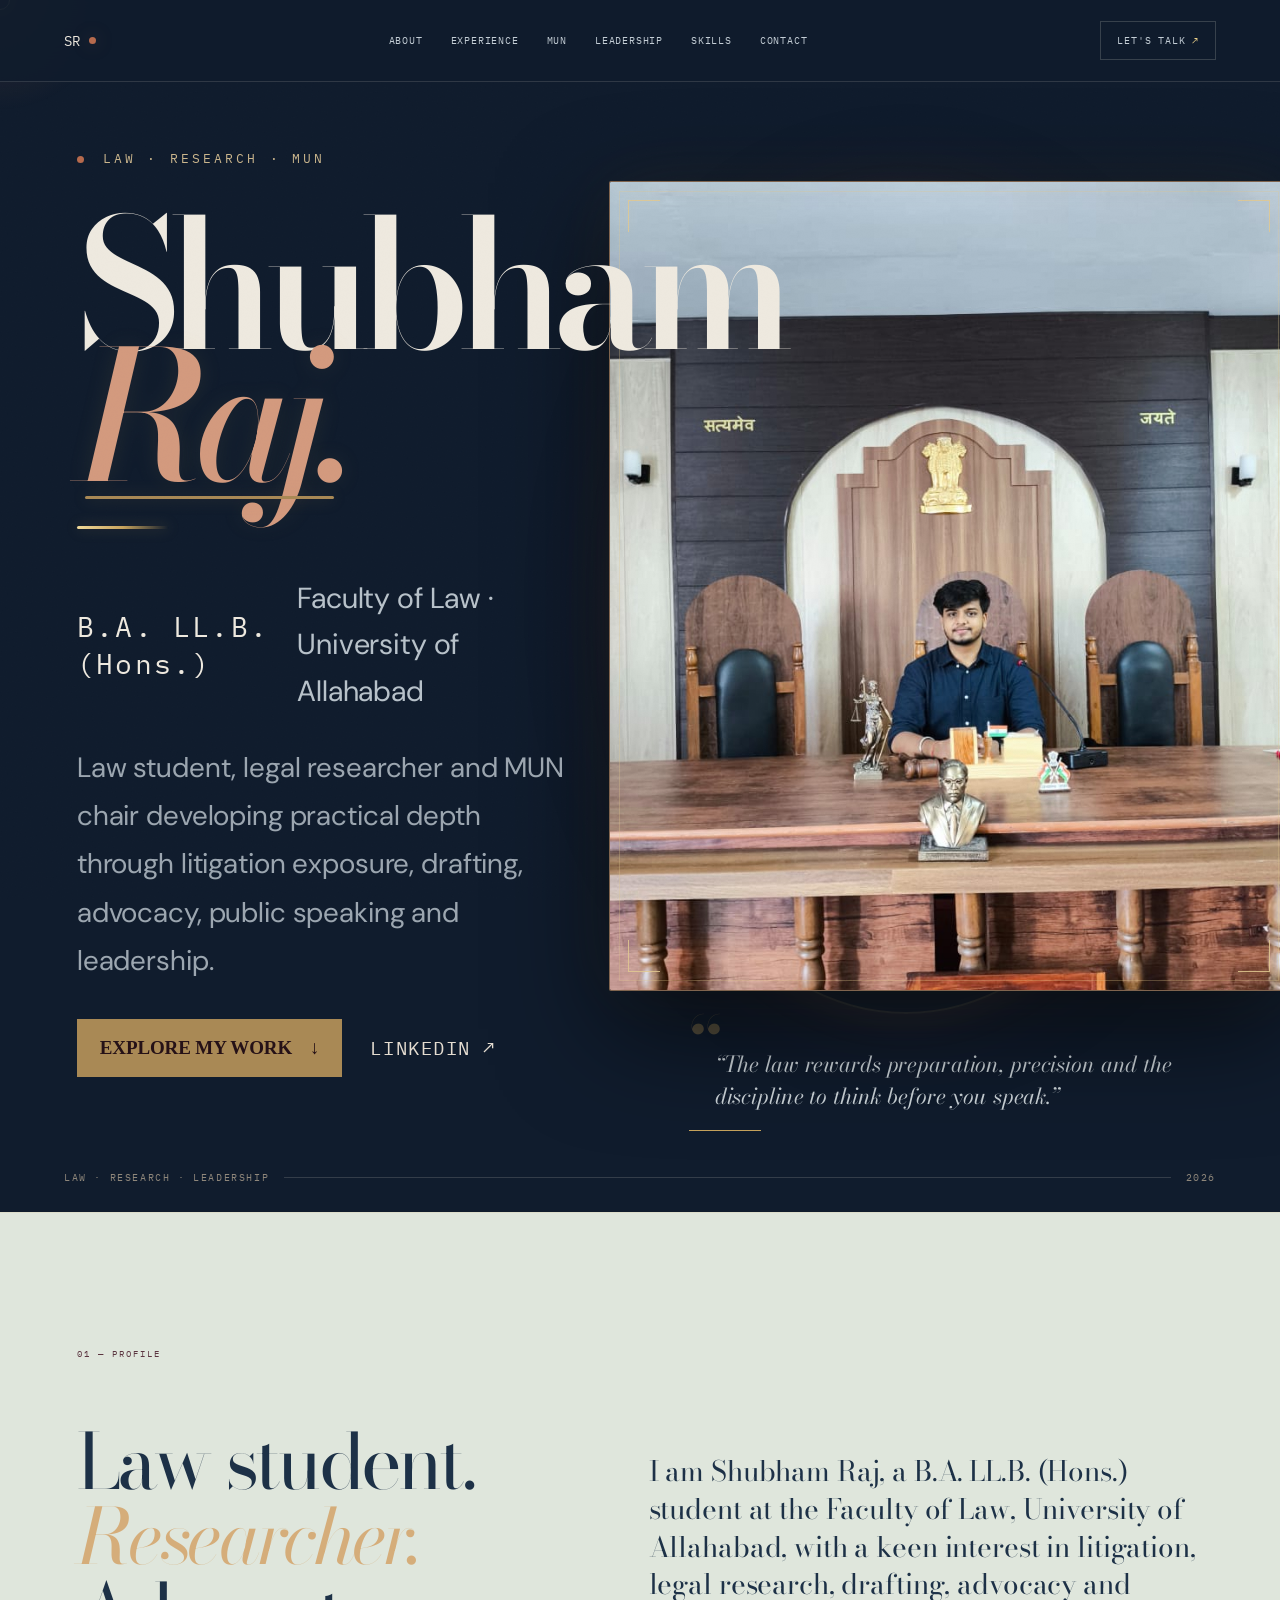
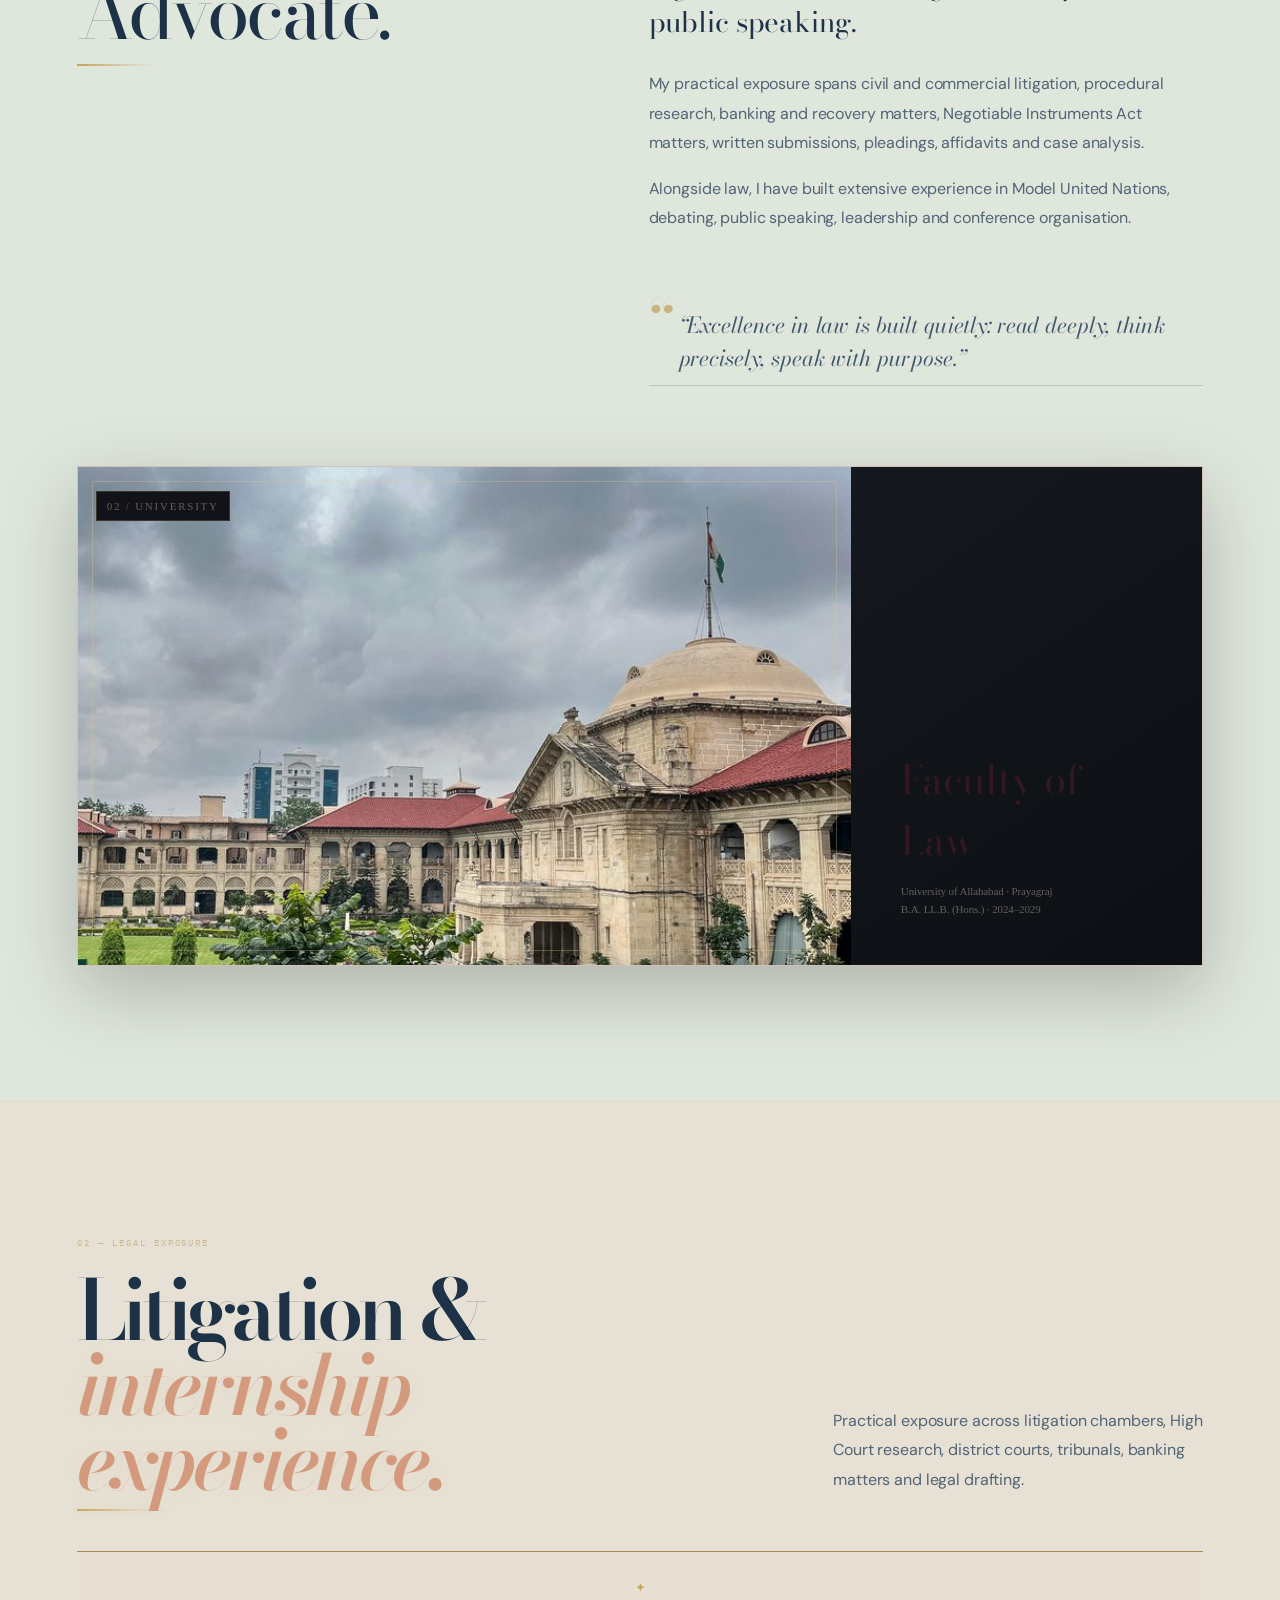
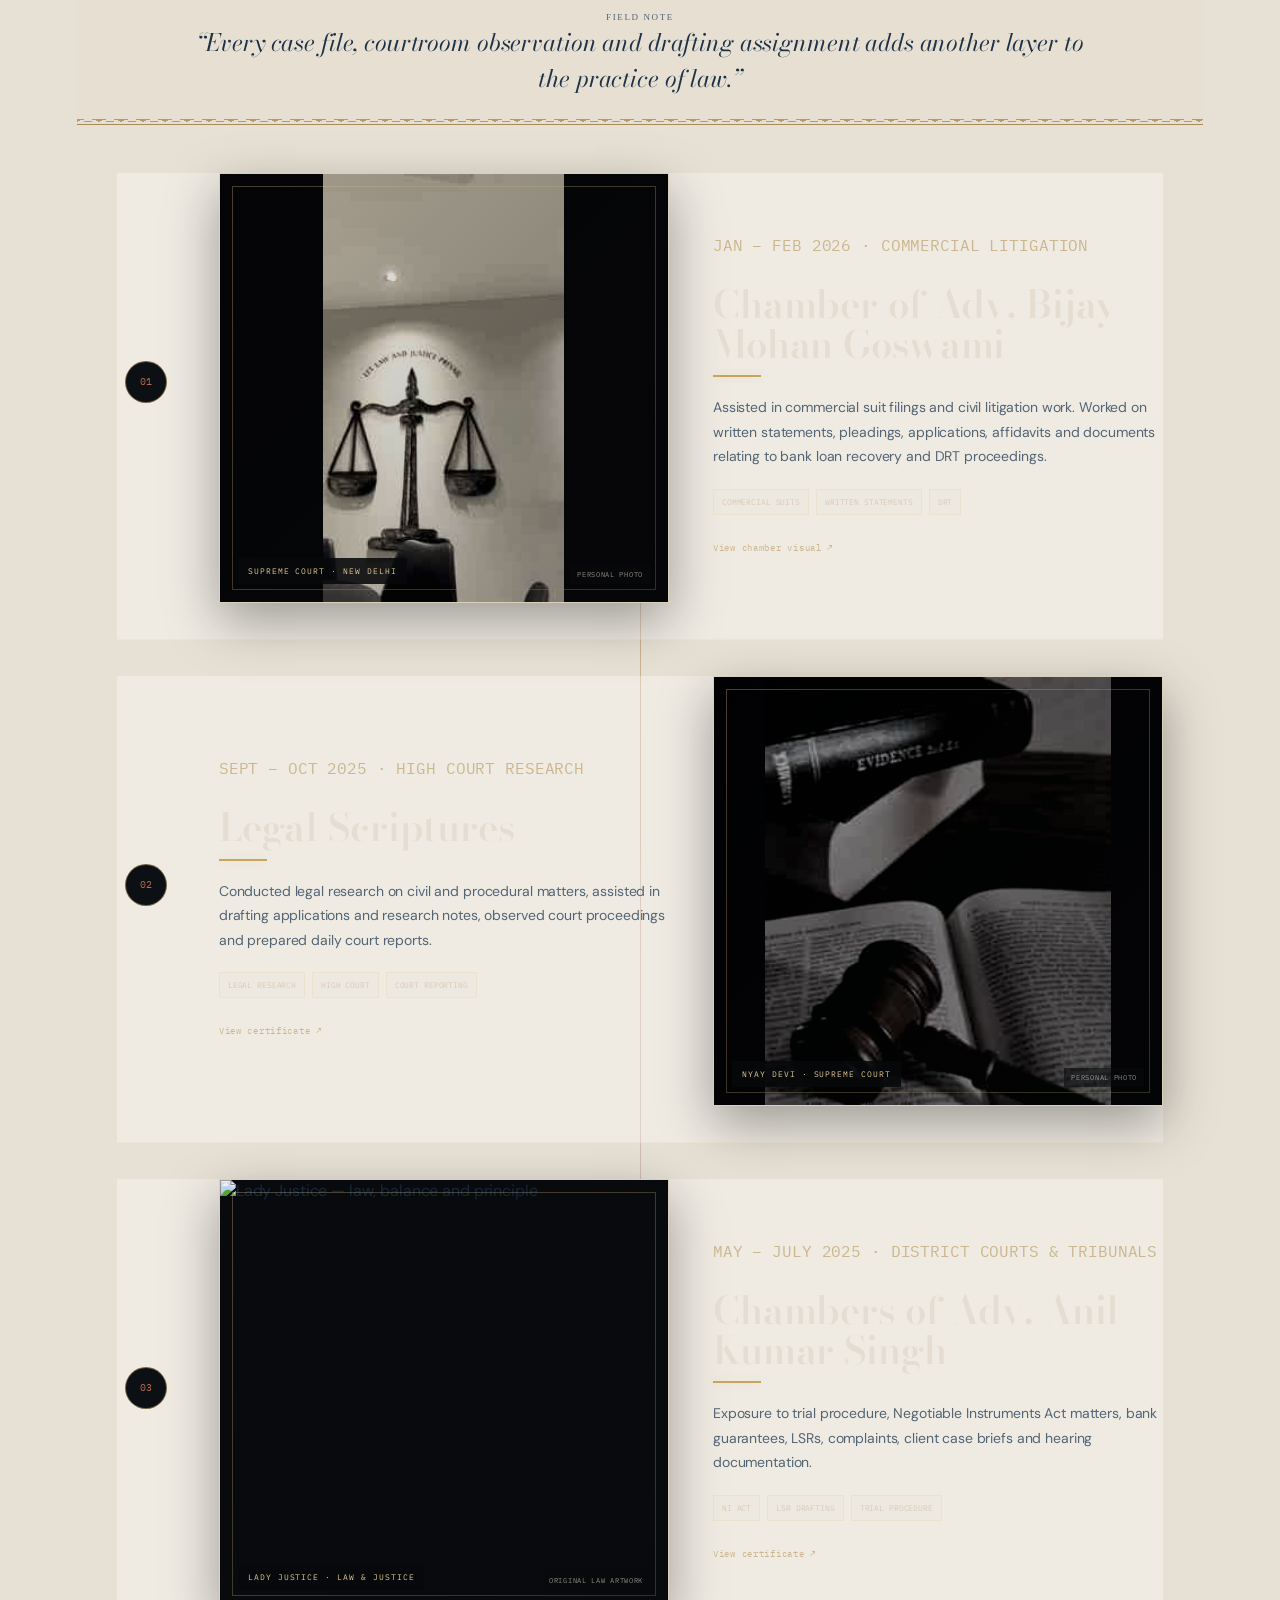
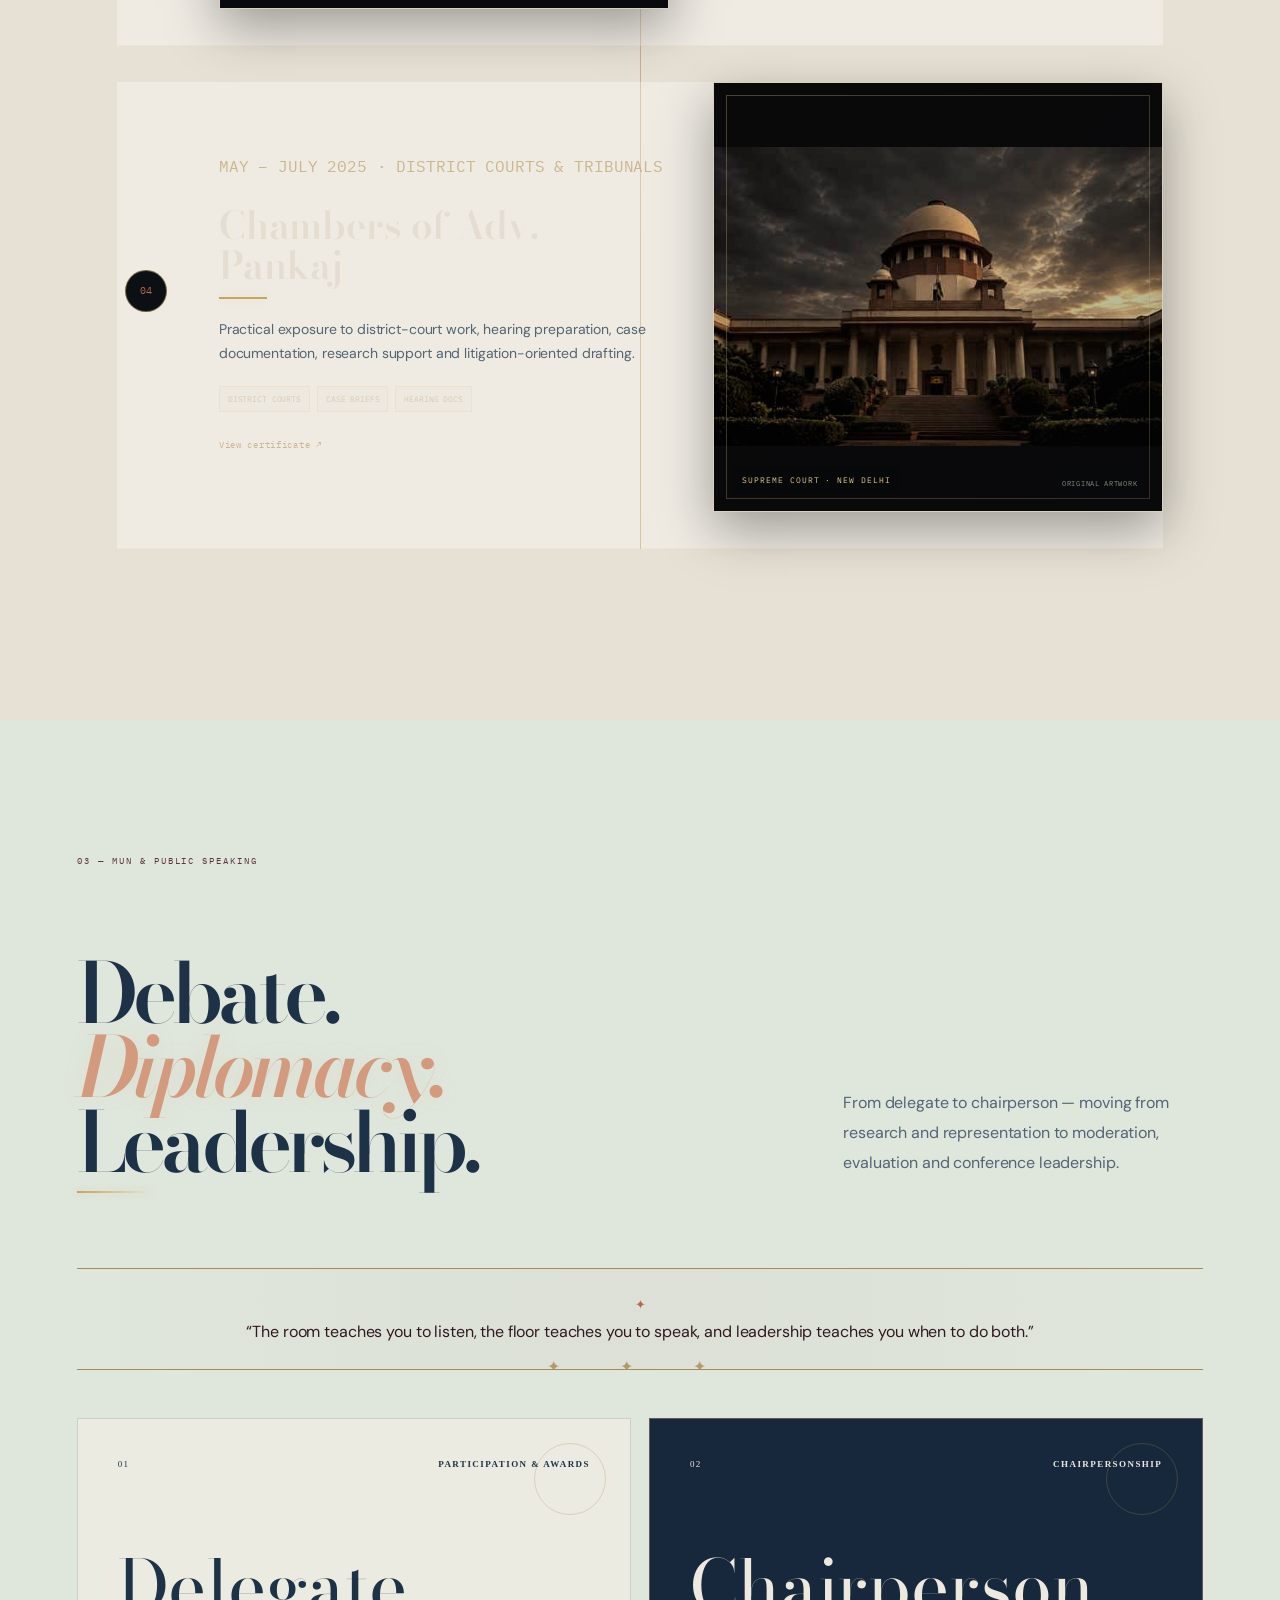
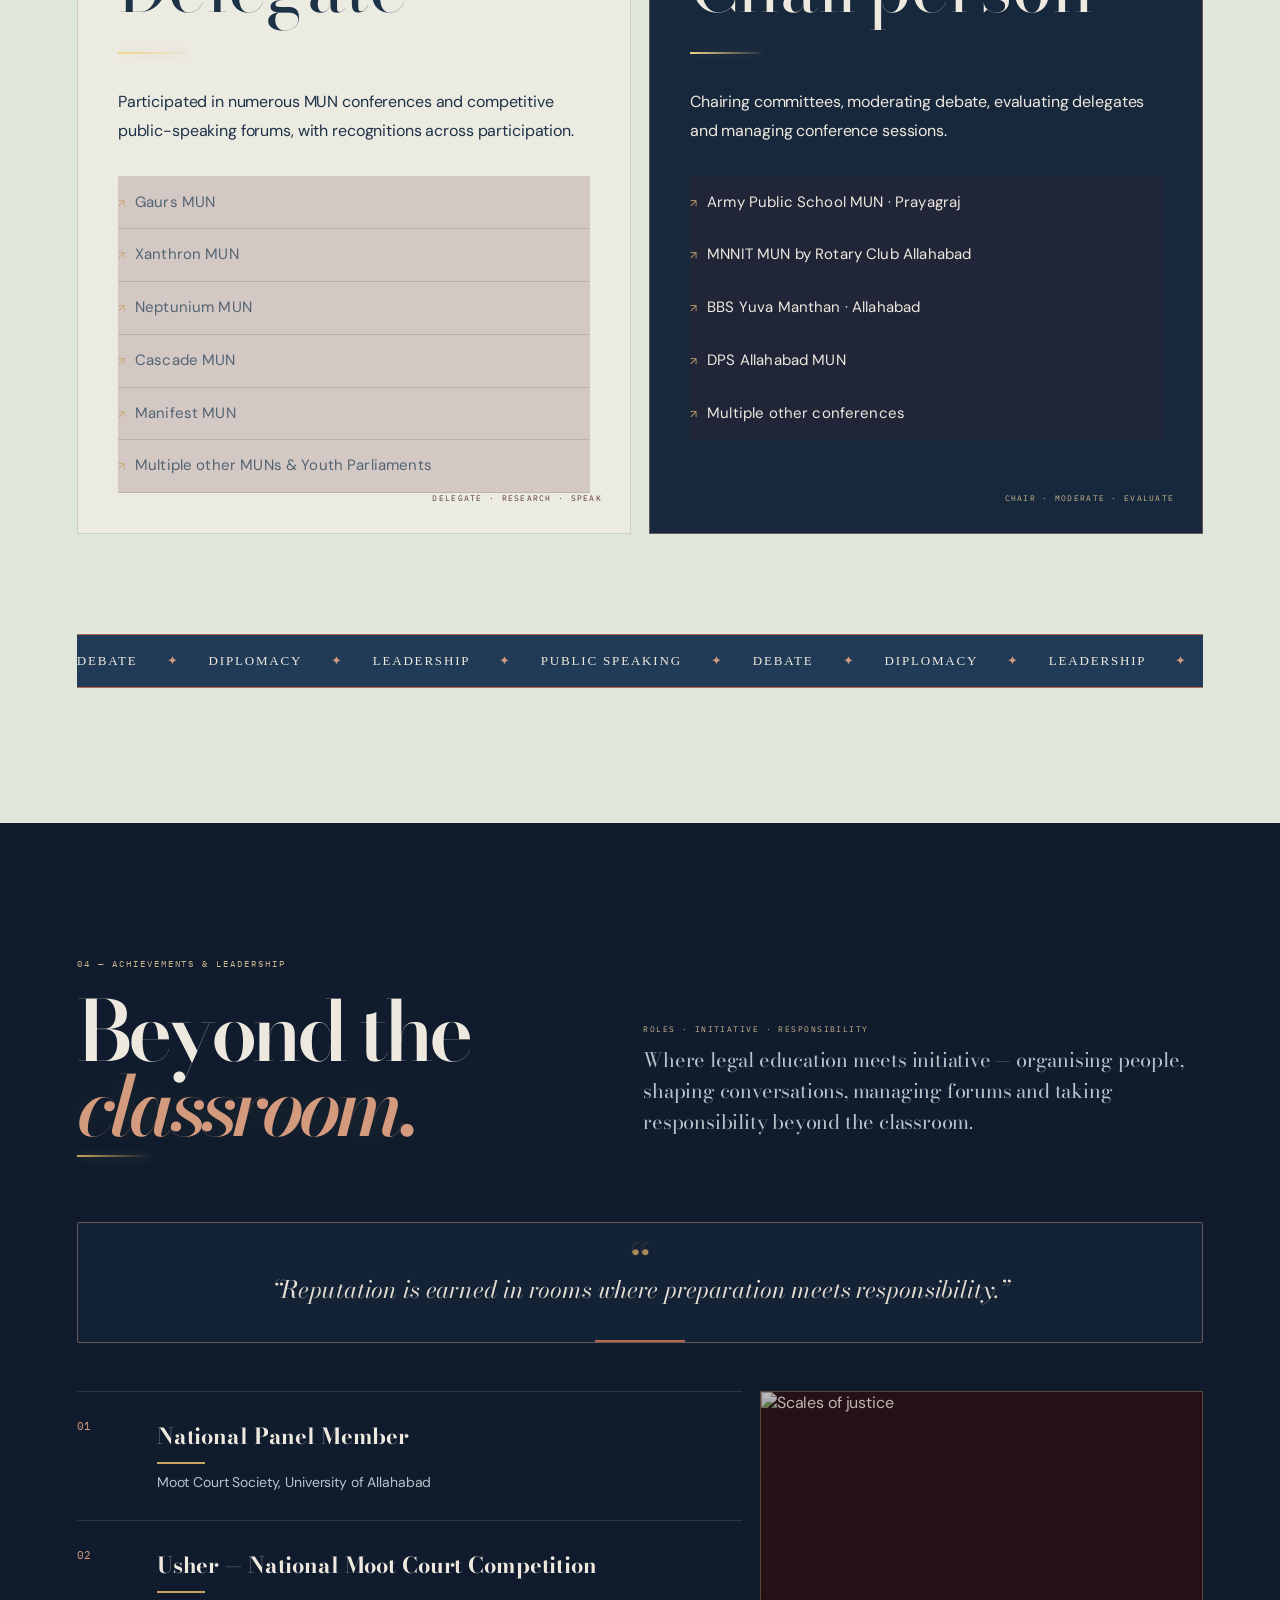
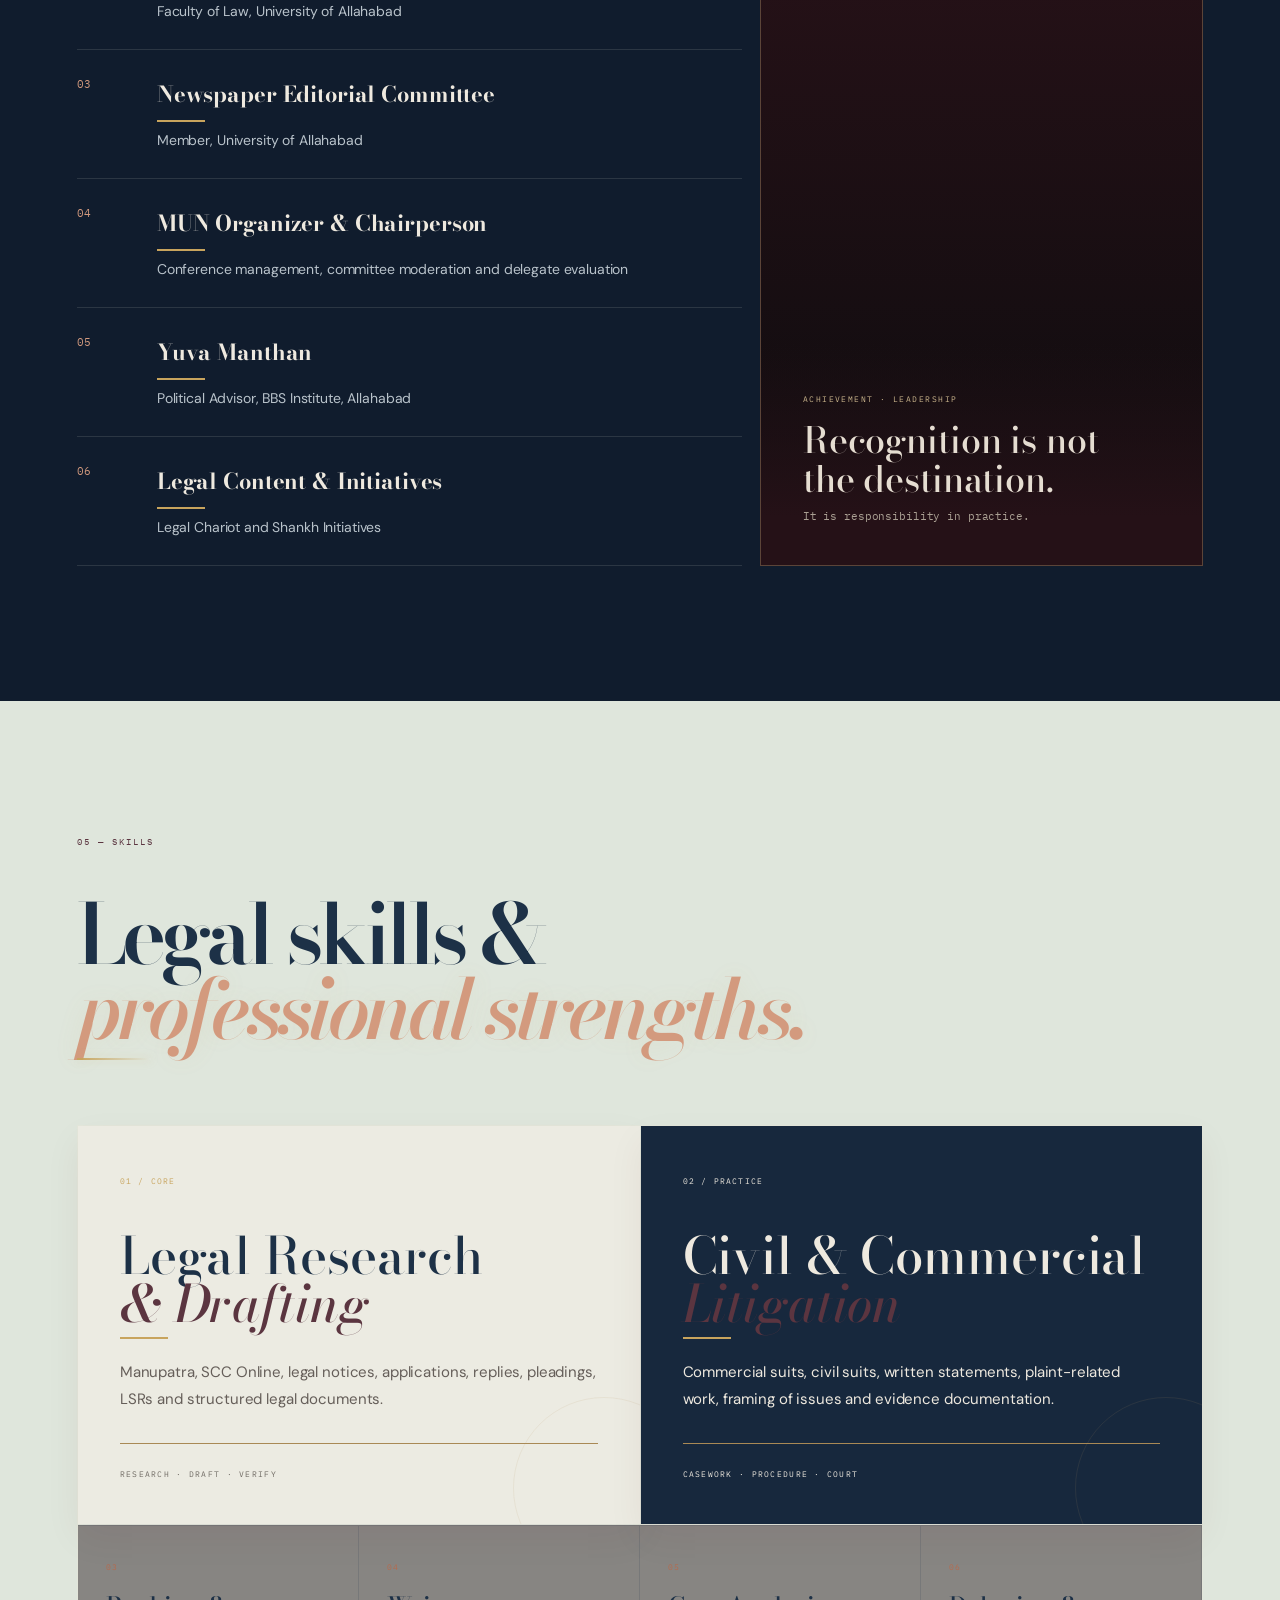
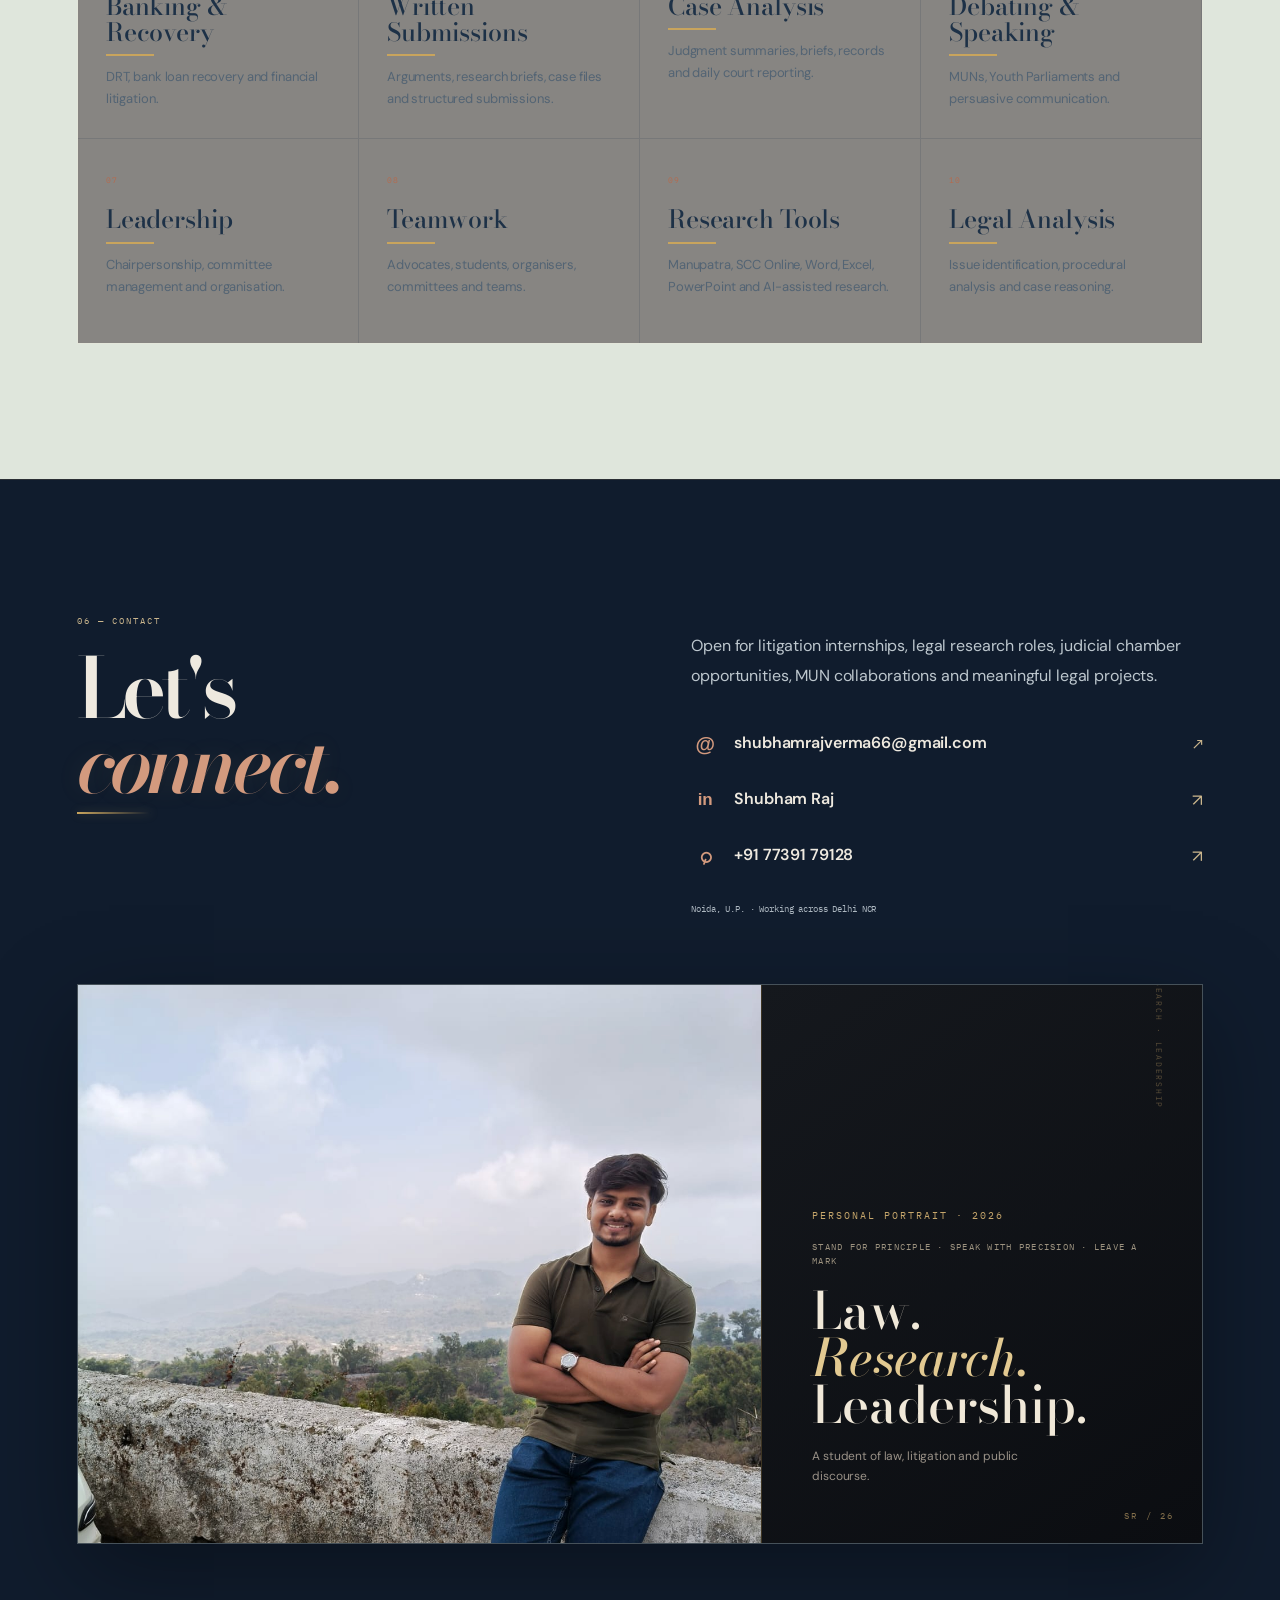
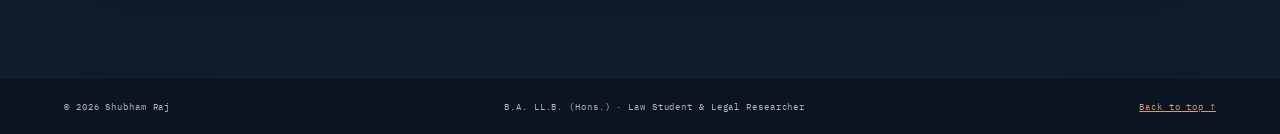
==== commit 4b1968a7: "Refresh asset cache after new visual theme" ====
--- a/index.html
+++ b/index.html
@@ -6,7 +6,7 @@
 <title>Shubham Raj — Law · Research · Leadership</title>
 <link rel="preconnect" href="https://fonts.googleapis.com"><link rel="preconnect" href="https://fonts.gstatic.com" crossorigin>
 <link href="https://fonts.googleapis.com/css2?family=Bodoni+Moda:ital,opsz,wght@0,6..96,500;0,6..96,600;0,6..96,700;1,6..96,500;1,6..96,600&family=DM+Sans:wght@400;500;600;700&family=IBM+Plex+Mono:wght@400;500&display=swap" rel="stylesheet">
-<link rel="stylesheet" href="styles.css?v=20260922-11">
+<link rel="stylesheet" href="styles.css?v=20260922-13">
 </head>
 <body>
 <div class="cursor-glow"></div><div class="noise"></div>
@@ -25,5 +25,5 @@
 <section id="leadership" class="leadership section-pad"><div class="section-head reveal"><div><div class="section-kicker">04 — ACHIEVEMENTS & LEADERSHIP</div><h2>Beyond the<br><em>classroom.</em></h2></div><p>Where legal education meets initiative — organising people, shaping conversations, managing forums and taking responsibility beyond the classroom.</p></div><div class="leadership-quote reveal">“Reputation is earned in rooms where preparation meets responsibility.”</div><div class="leadership-grid"><div class="lead-list reveal"><div class="lead-item"><span>01</span><div><b>National Panel Member</b><small>Moot Court Society, University of Allahabad</small></div></div><div class="lead-item"><span>02</span><div><b>Usher — National Moot Court Competition</b><small>Faculty of Law, University of Allahabad</small></div></div><div class="lead-item"><span>03</span><div><b>Newspaper Editorial Committee</b><small>Member, University of Allahabad</small></div></div><div class="lead-item"><span>04</span><div><b>MUN Organizer & Chairperson</b><small>Conference management, committee moderation and delegate evaluation</small></div></div><div class="lead-item"><span>05</span><div><b>Yuva Manthan</b><small>Political Advisor, BBS Institute, Allahabad</small></div></div><div class="lead-item"><span>06</span><div><b>Legal Content & Initiatives</b><small>Legal Chariot and Shankh Initiatives</small></div></div></div><div class="trophy reveal delay-1"><img src="https://upload.wikimedia.org/wikipedia/commons/e/e5/Scales_of_justice_%2826415697401%29.jpg" alt="Scales of justice"><div class="trophy-caption"><span>ACHIEVEMENT · LEADERSHIP</span><b>Recognition is not<br>the destination.</b><small>It is responsibility in practice.</small></div></div></div></section>
 <section id="skills" class="skills section-pad section-dark"><div class="section-kicker reveal">05 — SKILLS</div><div class="skills-title reveal"><h2>Legal skills &<br><em>professional strengths.</em></h2></div><div class="skills-bento"><article class="skill-feature reveal"><span>01 / CORE</span><h3>Legal Research<br><em>& Drafting</em></h3><p>Manupatra, SCC Online, legal notices, applications, replies, pleadings, LSRs and structured legal documents.</p><div class="skill-line"></div><b>RESEARCH · DRAFT · VERIFY</b></article><article class="skill-feature dark reveal delay-1"><span>02 / PRACTICE</span><h3>Civil & Commercial<br><em>Litigation</em></h3><p>Commercial suits, civil suits, written statements, plaint-related work, framing of issues and evidence documentation.</p><div class="skill-line"></div><b>CASEWORK · PROCEDURE · COURT</b></article><div class="skill-cluster reveal delay-2"><article><span>03</span><h4>Banking & Recovery</h4><p>DRT, bank loan recovery and financial litigation.</p></article><article><span>04</span><h4>Written Submissions</h4><p>Arguments, research briefs, case files and structured submissions.</p></article><article><span>05</span><h4>Case Analysis</h4><p>Judgment summaries, briefs, records and daily court reporting.</p></article><article><span>06</span><h4>Debating & Speaking</h4><p>MUNs, Youth Parliaments and persuasive communication.</p></article><article><span>07</span><h4>Leadership</h4><p>Chairpersonship, committee management and organisation.</p></article><article><span>08</span><h4>Teamwork</h4><p>Advocates, students, organisers, committees and teams.</p></article><article><span>09</span><h4>Research Tools</h4><p>Manupatra, SCC Online, Word, Excel, PowerPoint and AI-assisted research.</p></article><article><span>10</span><h4>Legal Analysis</h4><p>Issue identification, procedural analysis and case reasoning.</p></article></div></div></section>
 <section id="contact" class="contact section-pad"><div class="contact-grid reveal"><div><div class="section-kicker">06 — CONTACT</div><h2>Let's<br><em>connect.</em></h2></div><div class="contact-copy"><p>Open for litigation internships, legal research roles, judicial chamber opportunities, MUN collaborations and meaningful legal projects.</p><div class="contact-methods"><a class="contact-method email" href="mailto:shubhamrajverma66@gmail.com"><span class="contact-logo" aria-hidden="true">@</span><span class="contact-label">shubhamrajverma66@gmail.com</span><b>↗</b></a><a class="contact-method" href="https://www.linkedin.com/in/shubham-raj-verma-060a69342" target="_blank" rel="noreferrer"><span class="contact-logo linkedin-logo" aria-hidden="true">in</span><span class="contact-label">Shubham Raj</span><b>↗</b></a><a class="contact-method phone-method" href="tel:+917739179128"><span class="contact-logo phone-logo" aria-hidden="true">⌕</span><span class="contact-label">+91 77391 79128</span><b>↗</b></a></div><div class="contact-meta"><span>Noida, U.P. · Working across Delhi NCR</span></div></div></div><div class="footer-photo reveal"><div class="footer-photo-image"><img src="assets/IMG-20260618-WA0097.jpg" alt="Shubham Raj"></div><div class="footer-photo-copy"><span class="photo-kicker">PERSONAL PORTRAIT · 2026</span><div class="closing-motto">STAND FOR PRINCIPLE · SPEAK WITH PRECISION · LEAVE A MARK</div><strong>Law.<br><em>Research.</em><br>Leadership.</strong><span class="photo-note">A student of law, litigation and public discourse.</span></div></div></section>
-</main><footer><span>© 2026 Shubham Raj</span><span>B.A. LL.B. (Hons.) · Law Student & Legal Researcher</span><a href="#top">Back to top ↑</a></footer><script src="script.js?v=20260922-11"></script>
+</main><footer><span>© 2026 Shubham Raj</span><span>B.A. LL.B. (Hons.) · Law Student & Legal Researcher</span><a href="#top">Back to top ↑</a></footer><script src="script.js?v=20260922-13"></script>
 </body></html>
--- a/styles.css
+++ b/styles.css
@@ -2101,3 +2101,230 @@
 
 .cursor-ripple{position:fixed;z-index:21;width:12px;height:12px;border:1px solid var(--gold-legal);border-radius:50%;pointer-events:none;transform:translate(-50%,-50%);animation:cursorRipple .65s ease-out forwards}
 @keyframes cursorRipple{0%{width:10px;height:10px;opacity:.95}100%{width:72px;height:72px;opacity:0}}
+
+/* ===== 2026.09.22 — MUTED LUXURY PALETTE + QUOTE BORDER FIX ===== */
+:root{
+  --oxblood:#321820;
+  --oxblood-deep:#251117;
+  --oxblood-soft:#5b3540;
+  --ivory:#e5ddd1;
+  --ivory-2:#eee7dc;
+  --charcoal:#202022;
+  --gold-legal:#a98955;
+  --gold-soft:#cbb68d;
+  --ink-legal:#2d2725;
+  --muted-legal:#655e59;
+}
+body{background:var(--ivory);color:var(--ink-legal)}
+.hero,#leadership,#contact{background:var(--oxblood)!important;color:var(--ivory)!important}
+#about,#mun,#skills{background:var(--ivory)!important;color:var(--ink-legal)!important}
+#experience{background:var(--charcoal)!important;color:var(--ivory)!important}
+
+/* Keep typography soft rather than stark white */
+.hero h1,.hero-meta strong,.hero-lede,.hero-meta span,
+#experience .section-head h2,#experience .experience-quote p,
+#leadership .section-head h2,#contact h2,
+#leadership .lead-item b,#contact .contact-label,
+#mun .mun-panel.accent h3,#mun .mun-panel.accent p,
+#mun .mun-panel.accent .panel-top,#mun .mun-panel.accent .mun-list span{
+  color:var(--ivory)!important;
+}
+#experience .section-head>p,#experience .experience-quote span,
+#experience .internship-content>p:not(.mono),
+#leadership .section-head>p,#leadership .lead-item small,
+#contact .contact-meta{color:#bdb2a7!important}
+#about .section-head h2,#mun .section-head h2,#skills .section-head h2,
+#about .serif,#about .big-copy,#mun .mun-intro h2,#skills .skills-title h2,
+#mun .mun-panel h3,#mun .mun-panel p,#mun .panel-top,
+#skills .skill-feature h3{color:var(--oxblood)!important}
+#about .about-copy p:not(.big-copy),#mun .mun-intro p,#skills .skill p{color:var(--muted-legal)!important}
+
+/* More restrained cards */
+#mun .mun-panel,#skills .skill-feature,#skills .skill-cluster article{
+  background:#e9e1d5!important;
+  border-color:rgba(50,24,32,.16)!important;
+}
+#mun .mun-panel.accent,#skills .skill-feature.dark{
+  background:#493039!important;
+  border-color:rgba(203,182,141,.45)!important;
+}
+#mun .mun-panel.accent h3,#mun .mun-panel.accent p,#mun .mun-panel.accent .panel-top,
+#mun .mun-panel.accent .mun-list span,
+#skills .skill-feature.dark h3,#skills .skill-feature.dark p,
+#skills .skill-feature.dark span,#skills .skill-feature.dark b{color:var(--ivory)!important}
+#mun .marquee{background:#493039!important;color:var(--ivory)!important;border-color:var(--gold-legal)!important}
+#mun .marquee i{color:var(--gold-soft)!important}
+
+/* Correct Beyond the Classroom quote: closed box, not open-ended */
+#leadership .leadership-quote{
+  box-sizing:border-box!important;
+  width:100%!important;
+  max-width:1180px!important;
+  margin:0 auto 48px!important;
+  border:1px solid rgba(203,182,141,.38)!important;
+  border-radius:2px!important;
+  padding:30px 42px 34px!important;
+  overflow:hidden!important;
+}
+#leadership .leadership-quote:after{
+  left:50%!important;
+  right:auto!important;
+  bottom:0!important;
+  width:90px!important;
+  height:2px!important;
+  transform:translateX(-50%)!important;
+}
+#leadership .section-head>p{
+  color:#c9bdb1!important;
+  font-size:20px!important;
+}
+
+
+/* ===== 2026.09.22 — NEW PALETTE: MIDNIGHT NAVY / SAGE / COPPER ===== */
+:root{
+  --midnight:#101c2d;
+  --midnight-2:#17283d;
+  --navy:#213a55;
+  --sage:#dfe6dc;
+  --sage-2:#cbd7cb;
+  --warm:#f2eee5;
+  --warm-2:#e7e1d5;
+  --copper:#b66a4d;
+  --copper-soft:#d39a7e;
+  --blue-ink:#1d3147;
+  --slate:#536474;
+  --cream-text:#eee9df;
+}
+
+/* Replace the previous oxblood/ivory palette completely */
+body{background:var(--warm)!important;color:var(--blue-ink)!important}
+.hero,#leadership,#contact{
+  background:var(--midnight)!important;
+  color:var(--cream-text)!important;
+}
+#about,#mun,#skills{
+  background:var(--sage)!important;
+  color:var(--blue-ink)!important;
+}
+#experience{
+  background:var(--warm-2)!important;
+  color:var(--blue-ink)!important;
+}
+footer{background:#0b1522!important;color:#aeb9c3!important}
+
+/* NAV */
+.nav{
+  background:rgba(16,28,45,.91)!important;
+  border-bottom:1px solid rgba(238,233,223,.14)!important;
+}
+.brand{color:var(--cream-text)!important}
+.brand i{background:var(--copper)!important;box-shadow:0 0 18px rgba(182,106,77,.35)!important}
+nav a,.nav-cta,.text-link{color:#c4ced6!important}
+nav a:hover,.text-link:hover{color:var(--copper-soft)!important}
+.nav-cta{border-color:rgba(238,233,223,.18)!important}
+
+/* HERO */
+.hero h1,.hero-meta strong{color:var(--cream-text)!important}
+.hero h1 em,.section-head em,.mun-intro em,.skills-title em,.contact h2 em{color:var(--copper-soft)!important}
+.eyebrow,.section-kicker{color:var(--copper-soft)!important}
+.pulse{background:var(--copper)!important;box-shadow:0 0 0 0 rgba(182,106,77,.35)!important}
+.hero-lede,.hero-meta span{color:#b8c2ca!important}
+.btn.primary{background:var(--copper)!important;color:#fff8f1!important;border-color:var(--copper)!important}
+.btn.primary:hover{background:#cb8062!important;border-color:#cb8062!important}
+.hero-quote{border-color:var(--copper)!important;color:#cdd5da!important}
+.cursor-glow{background:radial-gradient(circle,rgba(182,106,77,.18),transparent 68%)!important}
+.orbit{border-color:rgba(211,154,126,.42)!important}
+.orbit:after{background:var(--copper-soft)!important;box-shadow:0 0 20px rgba(211,154,126,.5)!important}
+.floating-card{
+  background:rgba(23,40,61,.94)!important;
+  border-color:rgba(238,233,223,.16)!important;
+  color:var(--cream-text)!important;
+}
+.floating-card small{color:var(--copper-soft)!important}
+.hero-bottom .line{background:rgba(238,233,223,.16)!important}
+
+/* LIGHT SECTIONS */
+#about .section-head h2,#mun .section-head h2,#skills .section-head h2,
+#about .serif,#about .big-copy,#mun .mun-intro h2,#skills .skills-title h2,
+#mun .mun-panel h3,#mun .mun-panel p,#mun .panel-top,
+#skills .skill-feature h3{color:var(--blue-ink)!important}
+#about .about-copy p:not(.big-copy),#mun .mun-intro p,#skills .skill p{
+  color:var(--slate)!important;
+}
+#about .quote{color:#40566a!important;border-color:rgba(29,49,71,.18)!important}
+.about-photo{background:var(--warm)!important;border-color:rgba(29,49,71,.16)!important}
+
+/* EXPERIENCE */
+#experience .section-head h2,#experience .experience-quote p{color:var(--blue-ink)!important}
+#experience .section-head>p,#experience .experience-quote span,
+#experience .internship-content>p:not(.mono){color:var(--slate)!important}
+.experience-quote{border-color:var(--copper)!important}
+.experience-quote p{color:var(--blue-ink)!important}
+.internship-row{
+  border-color:rgba(29,49,71,.14)!important;
+  background:rgba(255,255,255,.32)!important;
+}
+.internship-index span{color:var(--copper)!important}
+.internship-photo{background:#d6d4ca!important}
+.internship-content .mono{color:var(--copper)!important}
+.internship-content h3{color:var(--blue-ink)!important}
+.tags span{border-color:rgba(29,49,71,.18)!important;color:#536474!important}
+.internship-content a{color:#9d563d!important}
+
+/* MUN */
+#mun .mun-panel,#skills .skill-feature,#skills .skill-cluster article{
+  background:rgba(242,238,229,.72)!important;
+  border-color:rgba(29,49,71,.15)!important;
+}
+#mun .mun-panel.accent,#skills .skill-feature.dark{
+  background:var(--midnight-2)!important;
+  border-color:rgba(211,154,126,.42)!important;
+}
+#mun .mun-panel.accent h3,#mun .mun-panel.accent p,#mun .mun-panel.accent .panel-top,
+#mun .mun-panel.accent .mun-list span,
+#skills .skill-feature.dark h3,#skills .skill-feature.dark p,
+#skills .skill-feature.dark span,#skills .skill-feature.dark b{
+  color:var(--cream-text)!important;
+}
+#mun .mun-list{border-color:rgba(29,49,71,.14)!important}
+#mun .mun-list span{color:#536474!important;border-color:rgba(29,49,71,.14)!important}
+#mun .marquee{
+  background:var(--navy)!important;
+  color:var(--cream-text)!important;
+  border-color:var(--copper)!important;
+}
+#mun .marquee i{color:var(--copper-soft)!important}
+.section-quote{border-color:rgba(29,49,71,.18)!important}
+.section-quote p{color:var(--blue-ink)!important}
+.section-quote:before{color:var(--copper)!important}
+
+/* LEADERSHIP */
+#leadership .section-head h2,#leadership .lead-item b{color:var(--cream-text)!important}
+#leadership .section-head>p,#leadership .lead-item small{color:#b9c3cb!important}
+#leadership .leadership-quote{
+  border-color:rgba(211,154,126,.45)!important;
+  background:rgba(23,40,61,.55)!important;
+}
+#leadership .leadership-quote:after{background:var(--copper)!important}
+#leadership .lead-item{border-color:rgba(238,233,223,.12)!important}
+#leadership .lead-item>span{color:var(--copper-soft)!important}
+#leadership .lead-item:hover{background:linear-gradient(90deg,rgba(182,106,77,.12),transparent)!important}
+.trophy{border-color:rgba(238,233,223,.15)!important;background:var(--midnight-2)!important}
+
+/* SKILLS */
+#skills .skill-cluster{border-color:rgba(29,49,71,.15)!important}
+#skills .skill-cluster article{background:rgba(242,238,229,.52)!important}
+#skills .skill-cluster article h4{color:var(--blue-ink)!important}
+#skills .skill-cluster article p{color:var(--slate)!important}
+#skills .skill-cluster article span{color:var(--copper)!important}
+
+/* CONTACT */
+#contact h2{color:var(--cream-text)!important}
+#contact .contact-copy>p{color:#bdc7ce!important}
+#contact .contact-method{border-color:rgba(238,233,223,.14)!important;color:var(--cream-text)!important}
+#contact .contact-logo{color:var(--copper-soft)!important}
+#contact .contact-label{color:var(--cream-text)!important}
+#contact .contact-meta{color:#aeb9c2!important}
+#contact .contact-meta a{color:var(--copper-soft)!important}
+.footer-photo{background:var(--navy)!important}
+footer a{color:var(--copper-soft)!important}
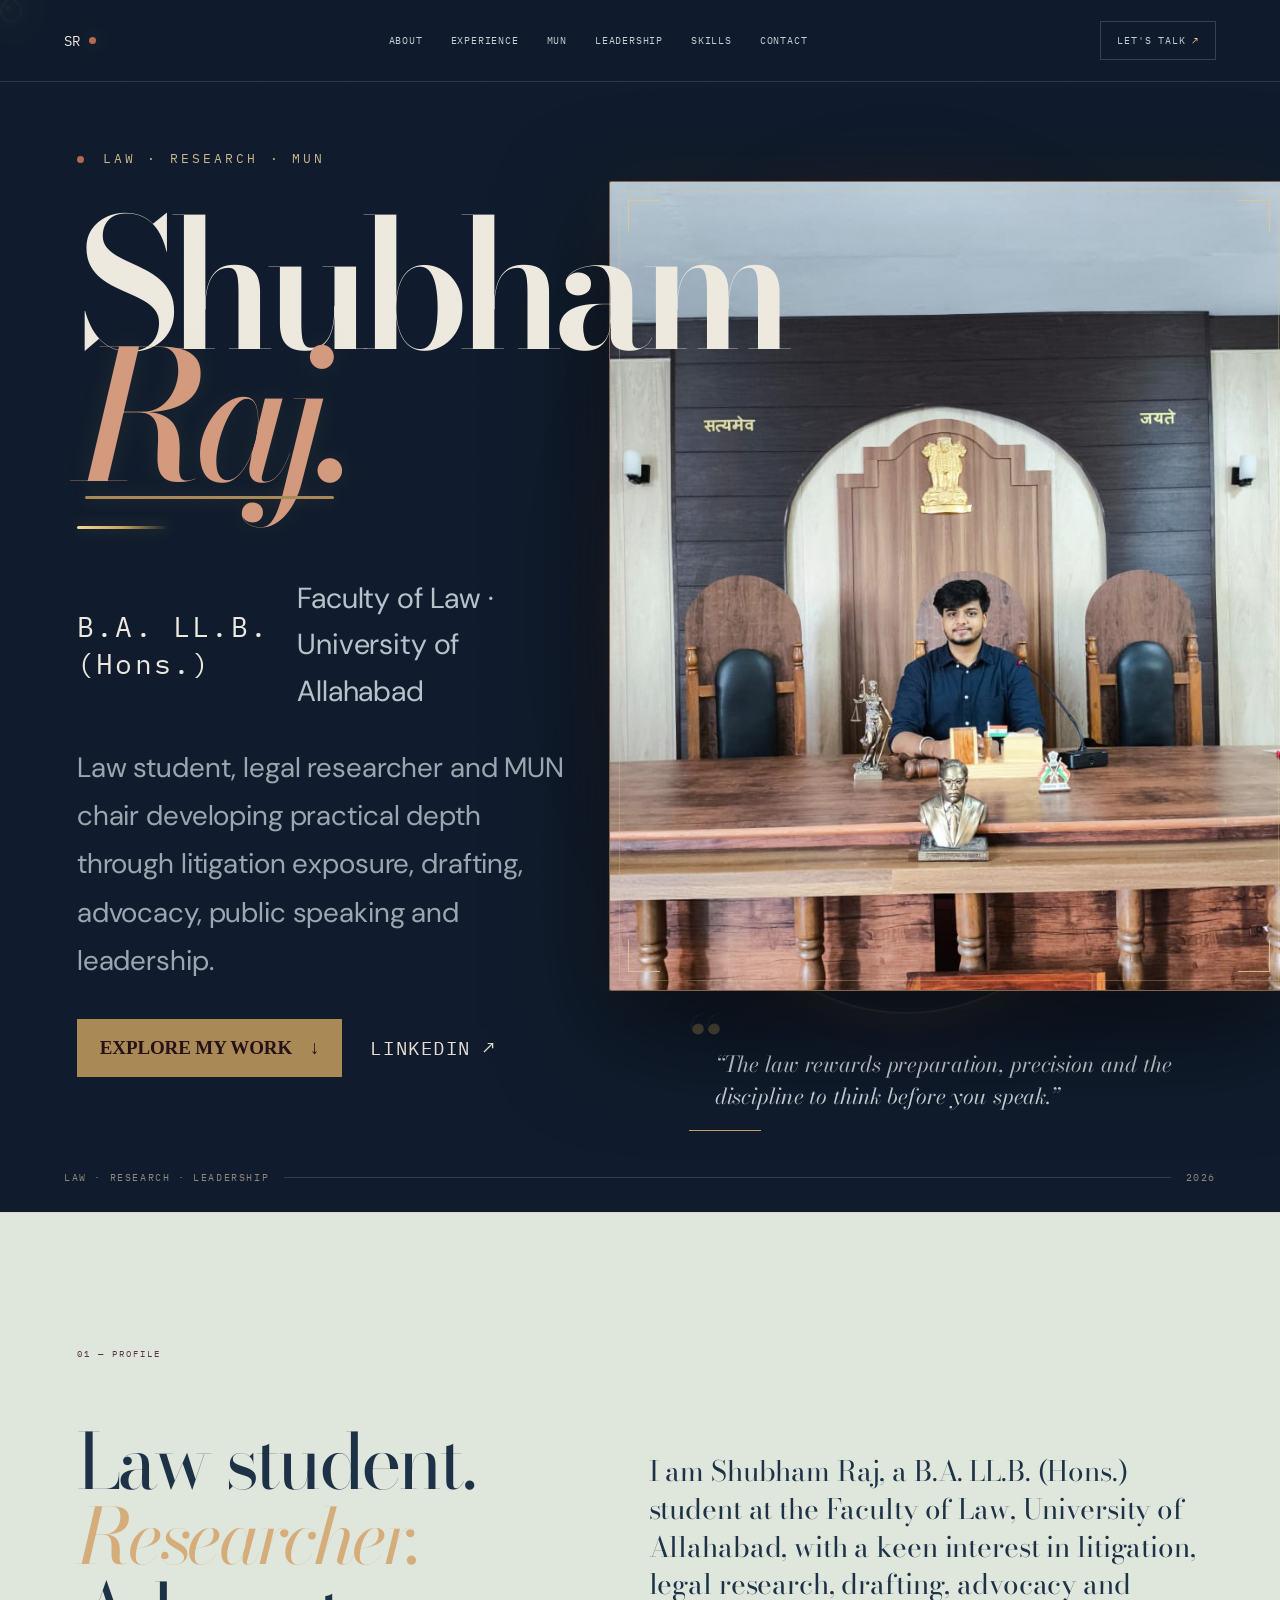
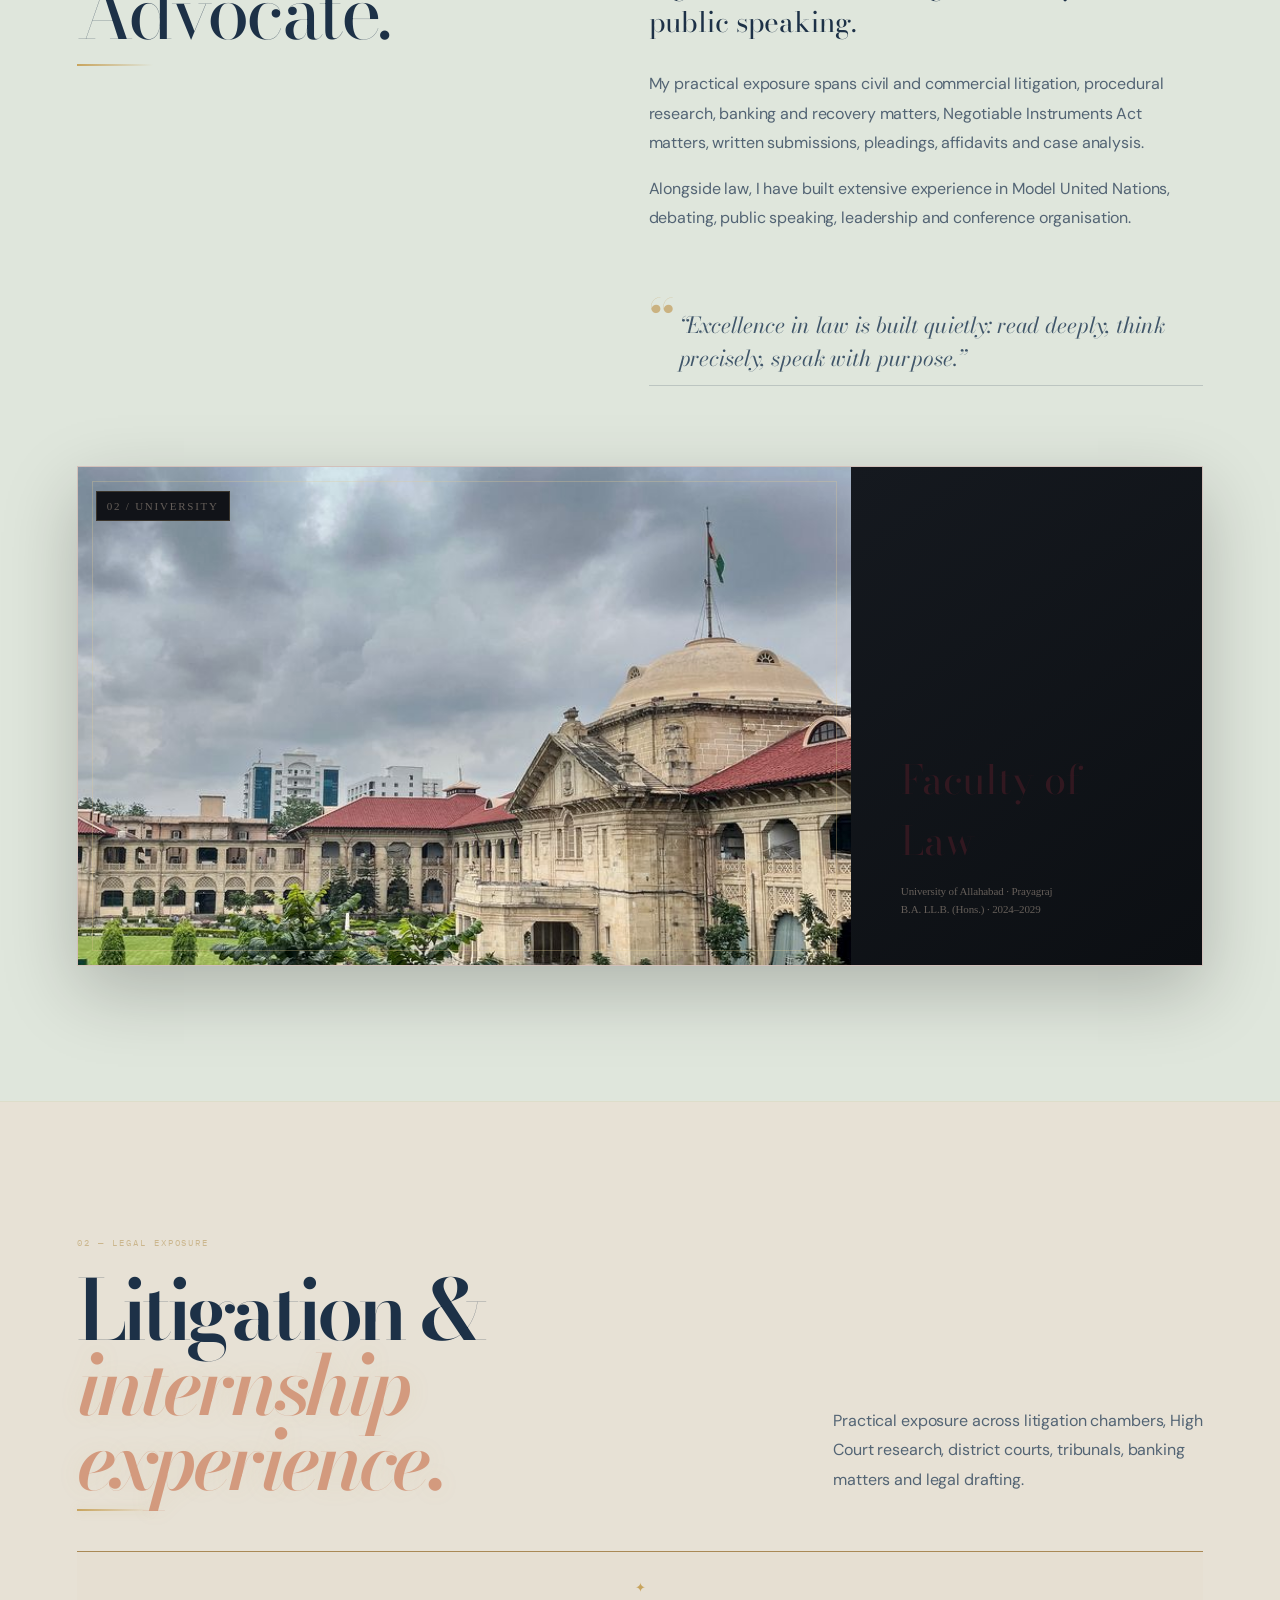
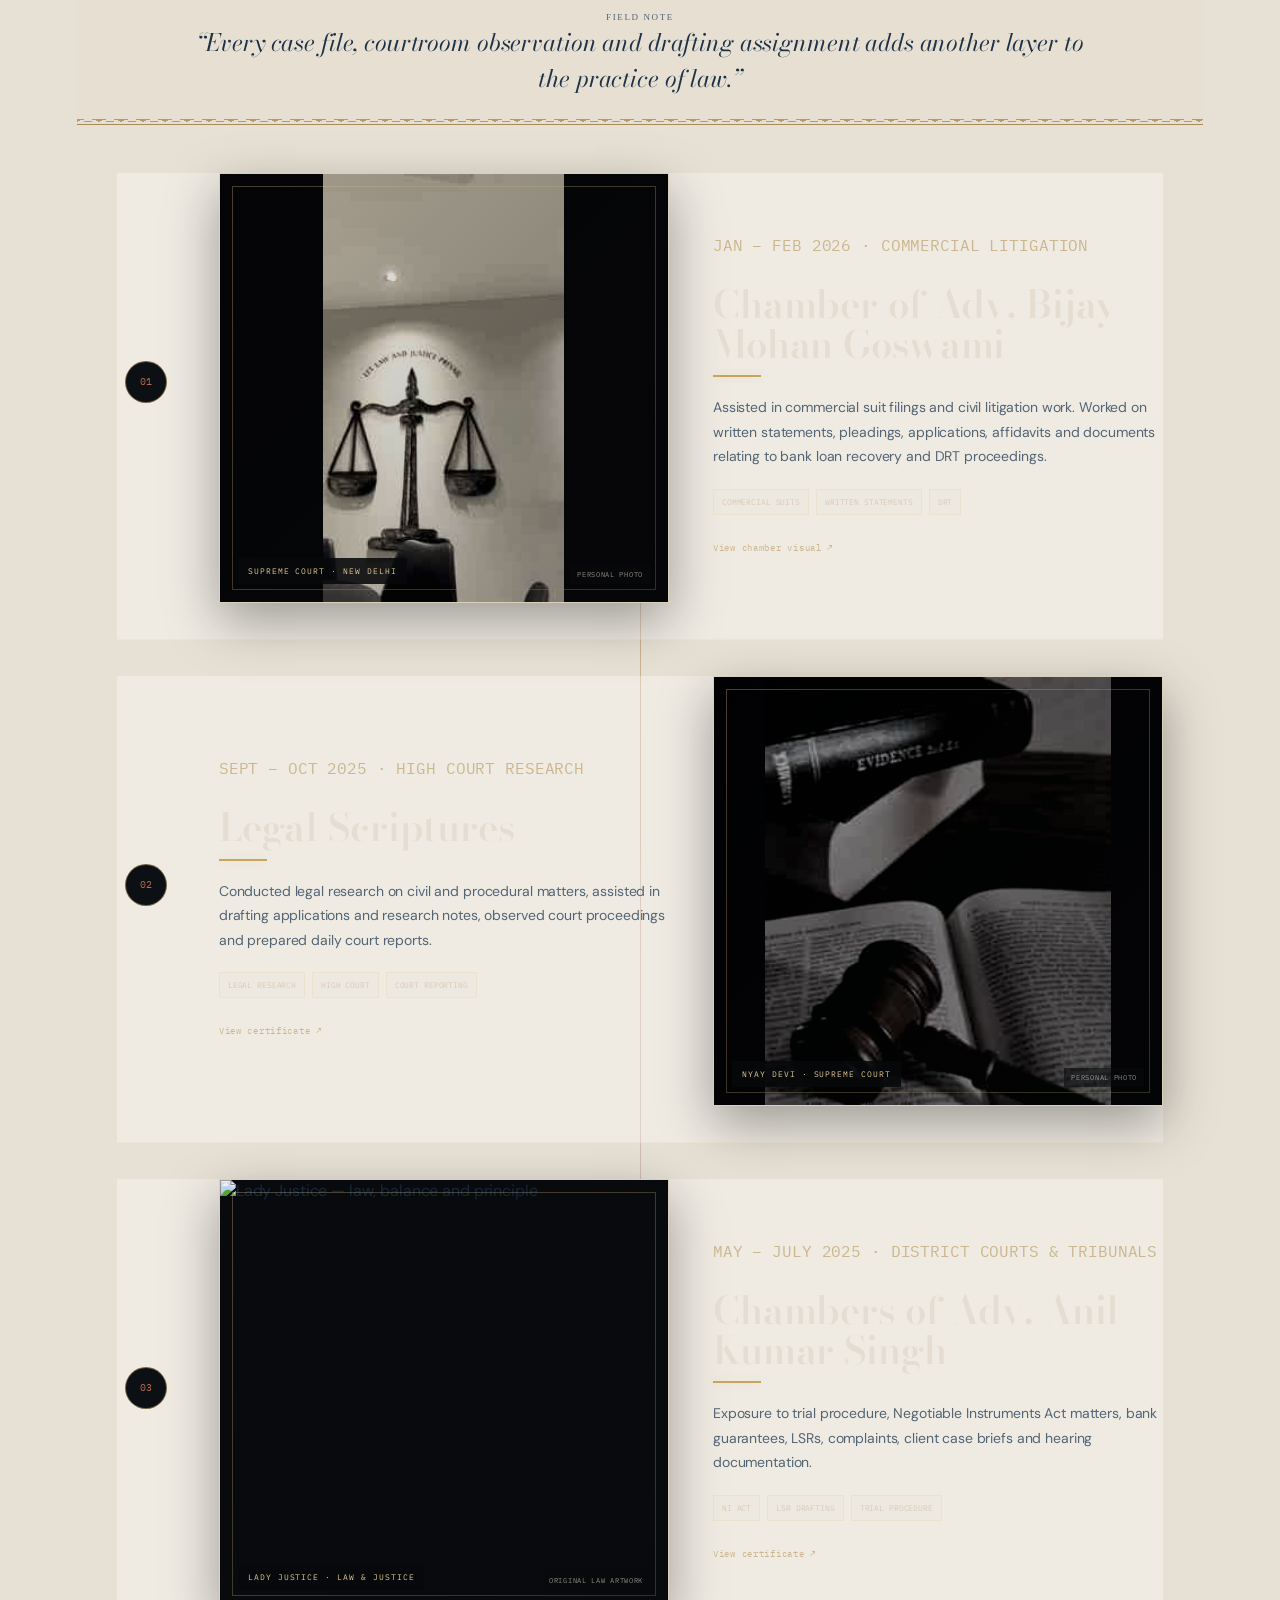
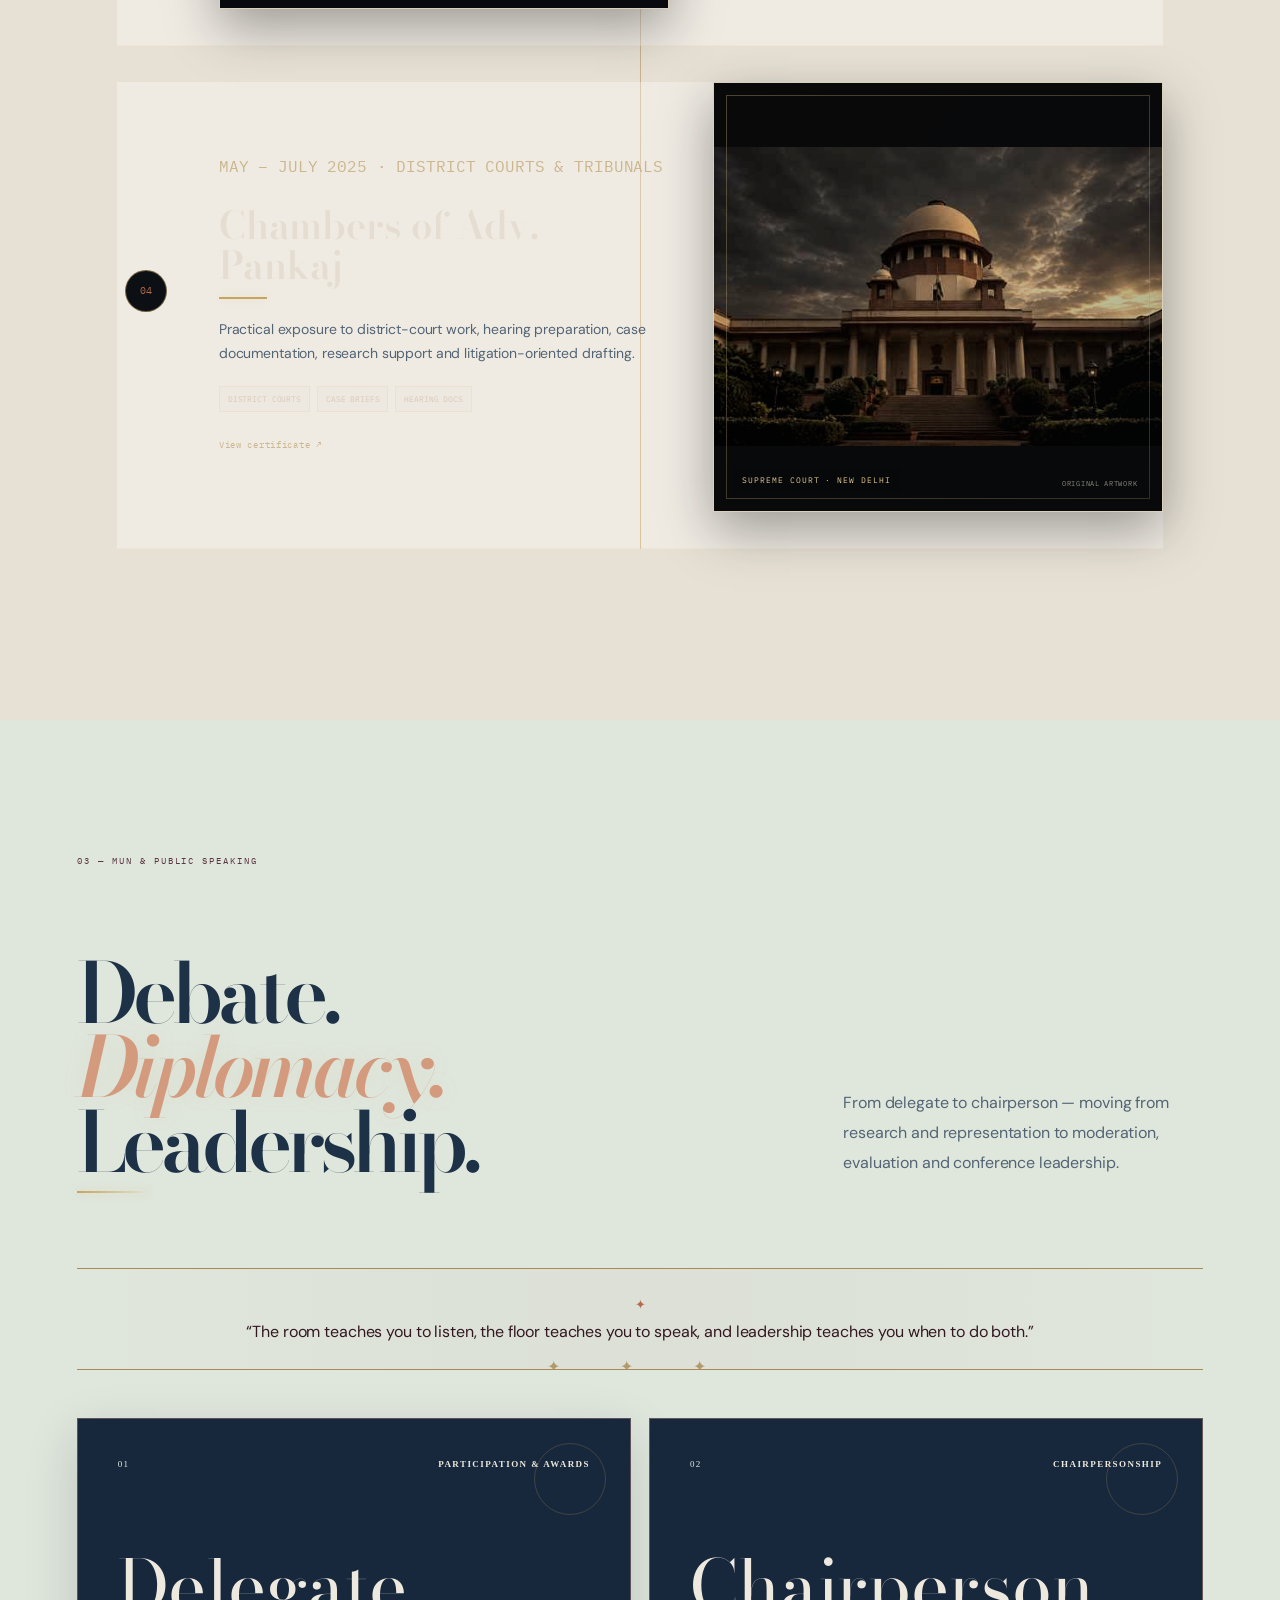
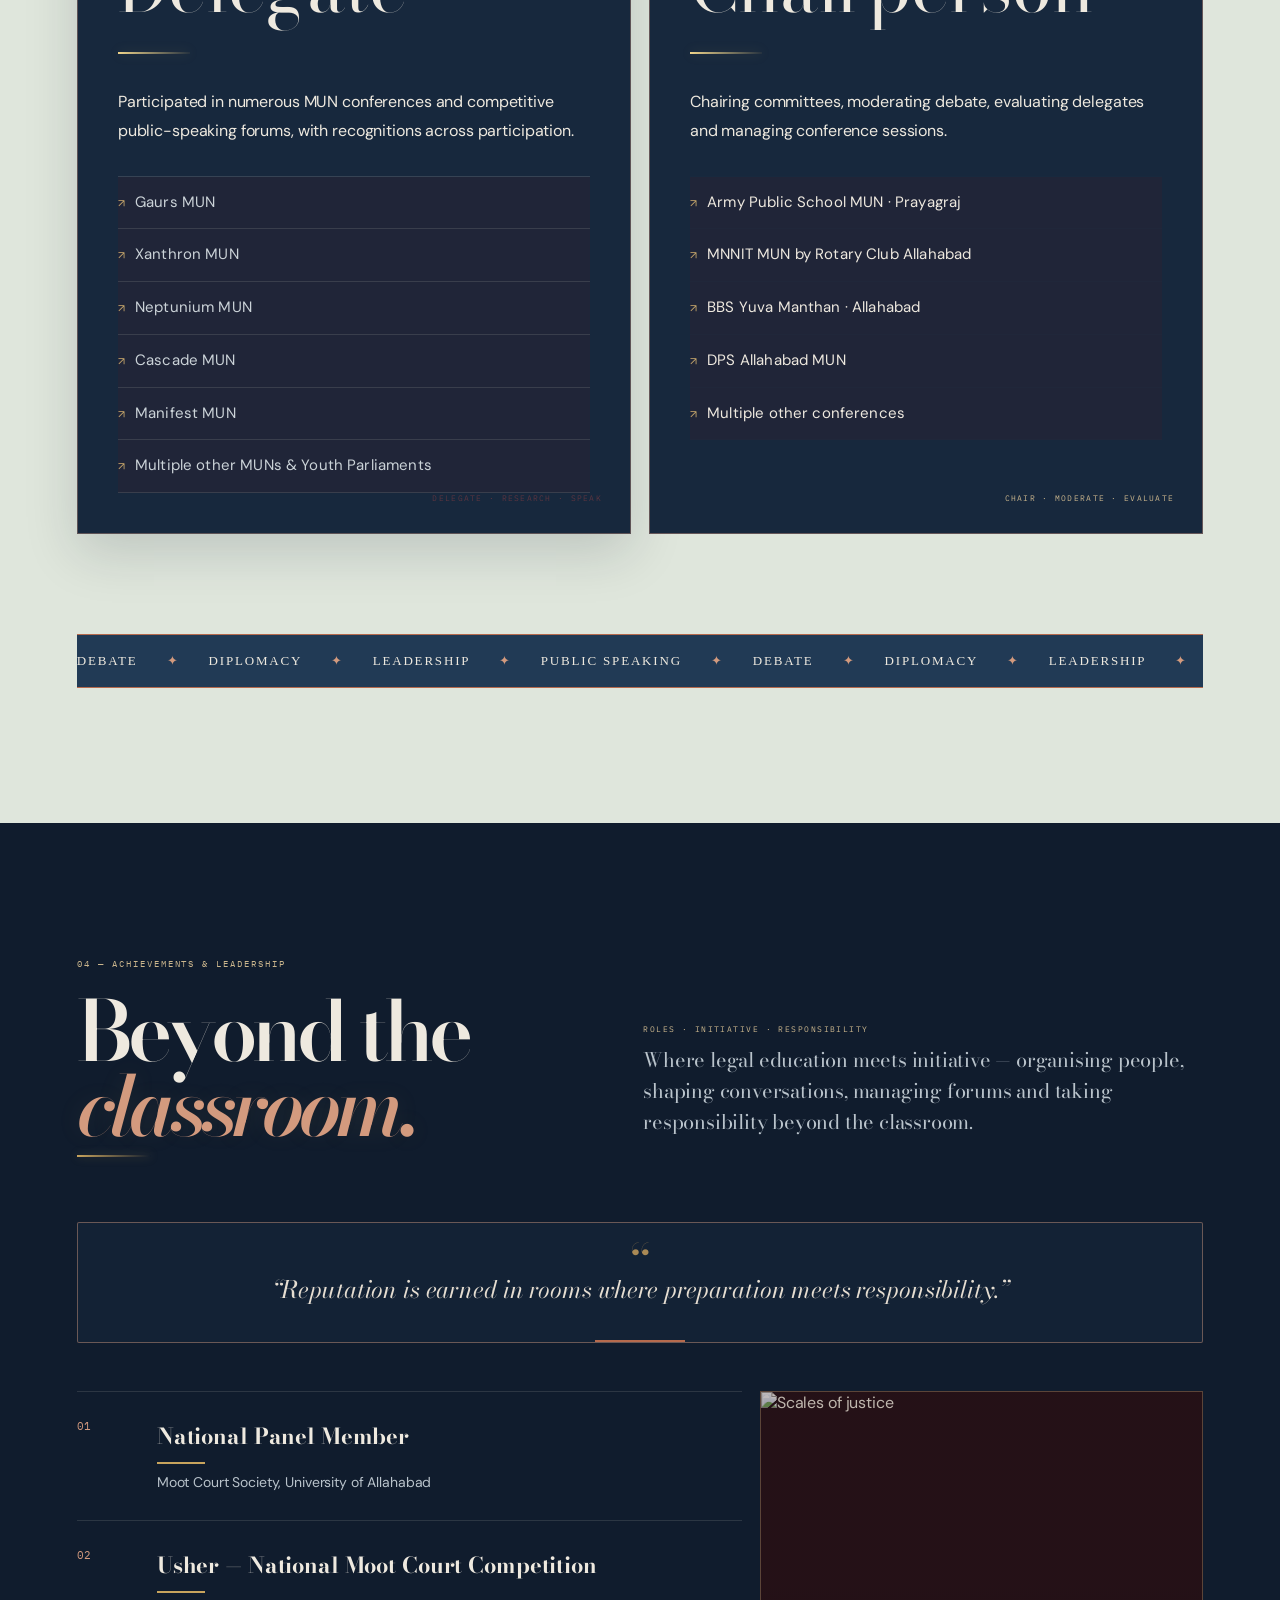
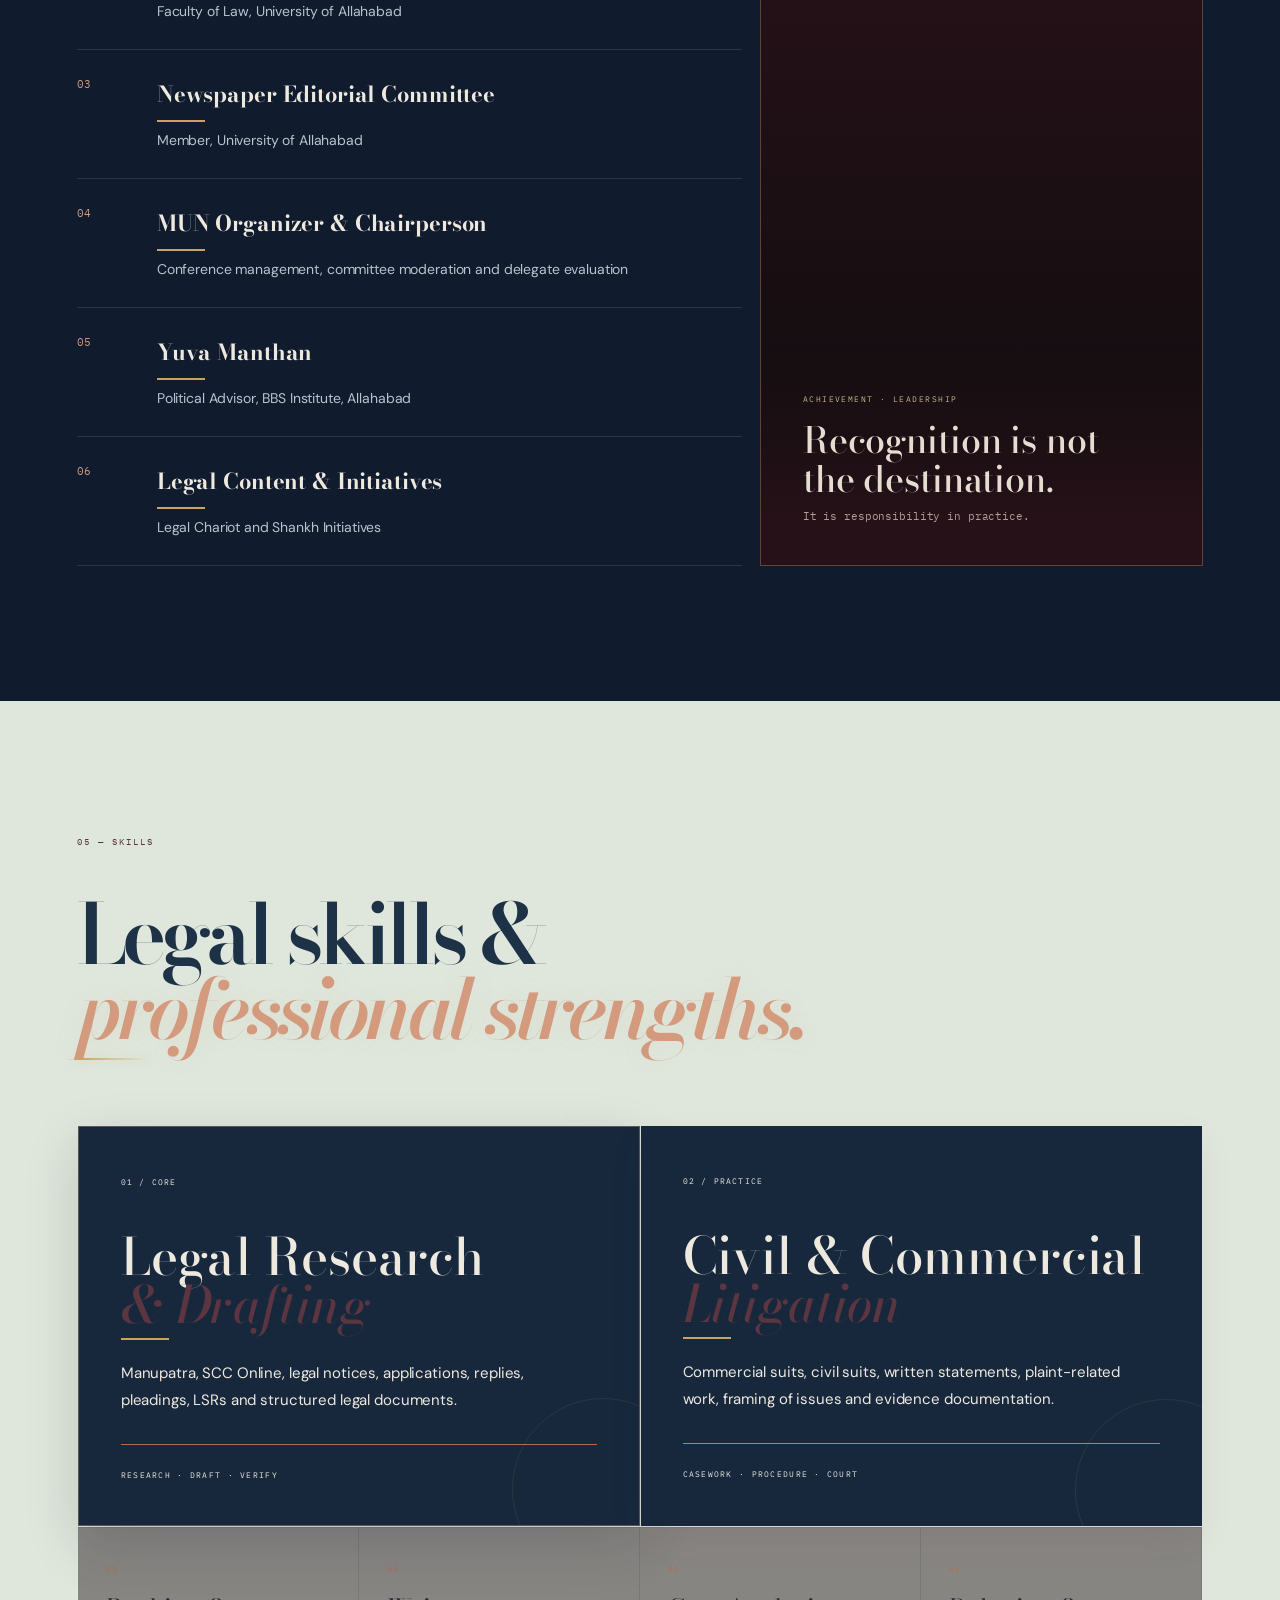
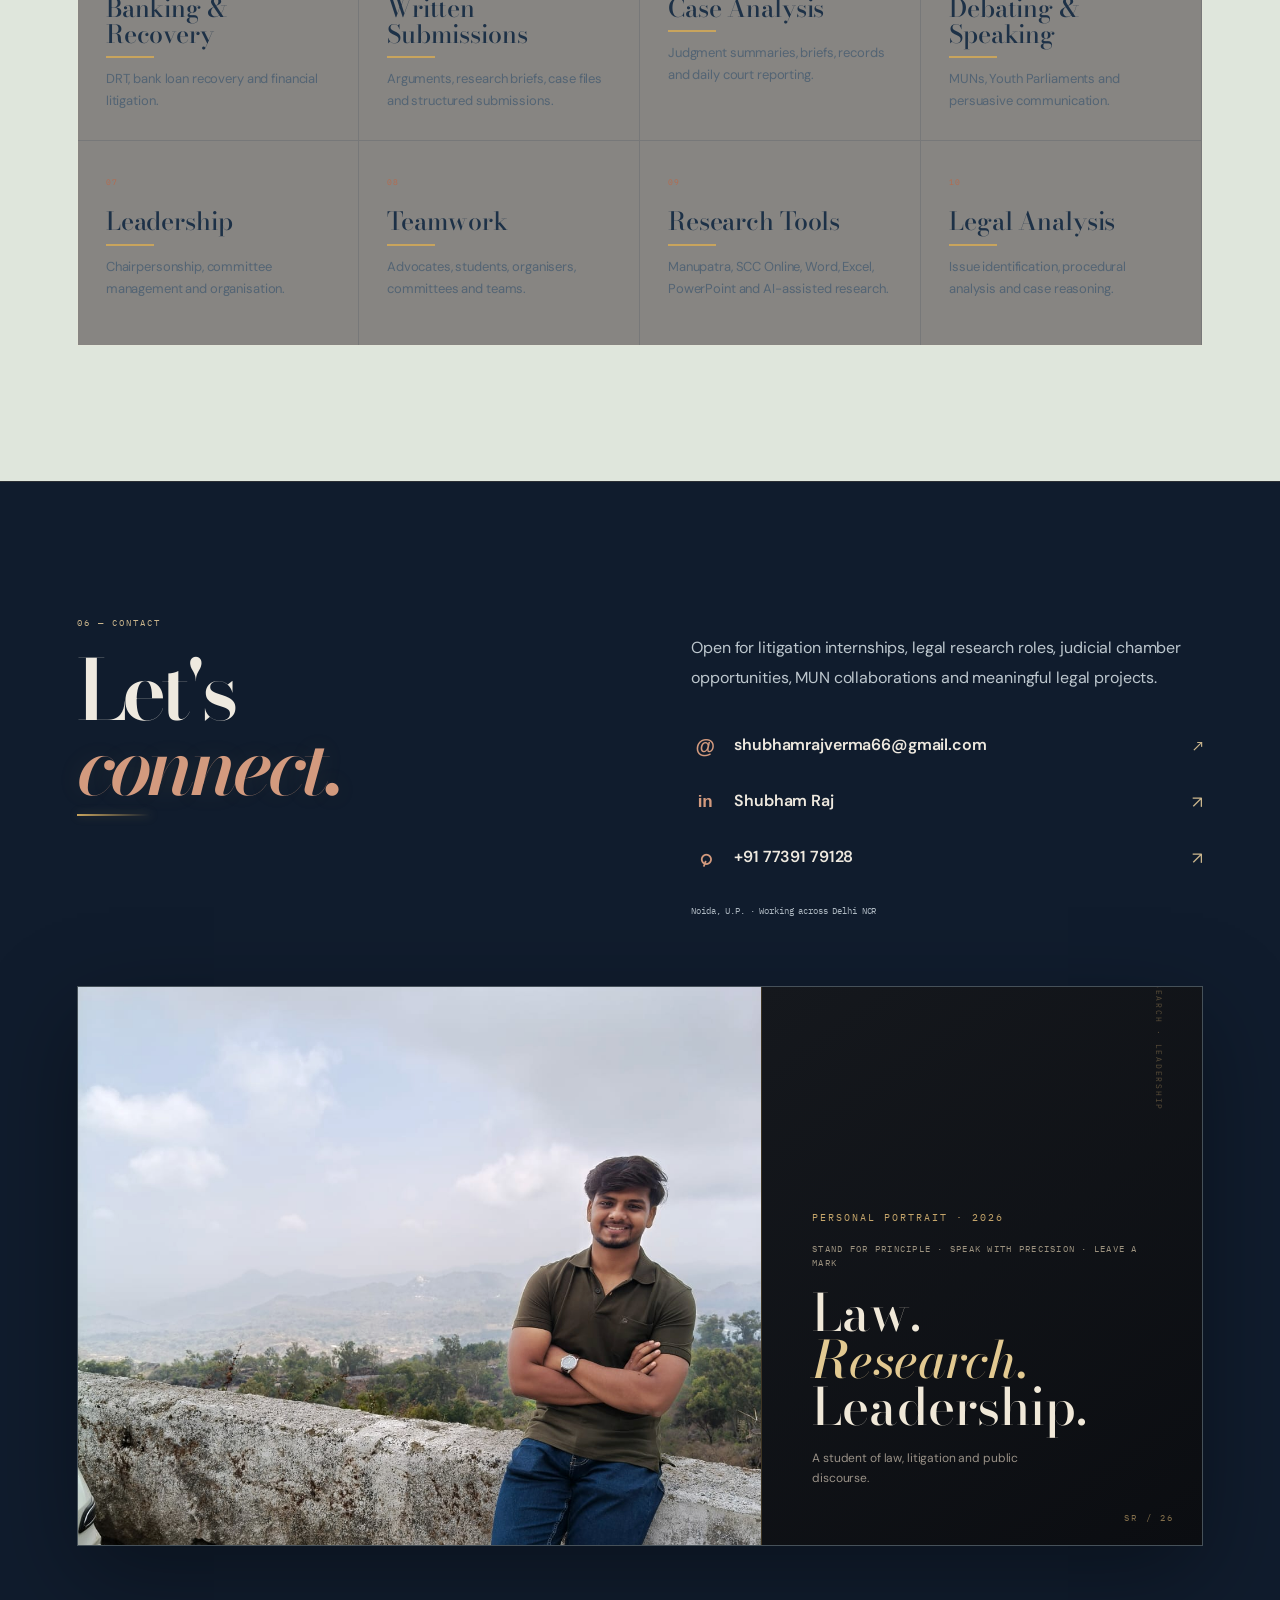
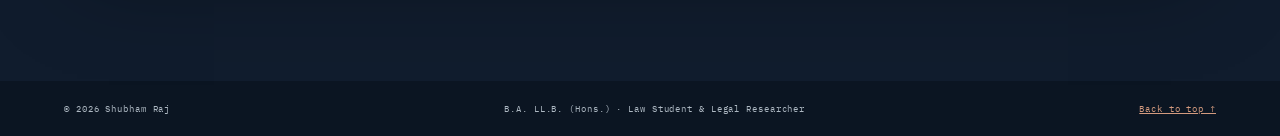
==== commit 58922351: "Refresh cache for final visual refinements" ====
--- a/index.html
+++ b/index.html
@@ -6,7 +6,7 @@
 <title>Shubham Raj — Law · Research · Leadership</title>
 <link rel="preconnect" href="https://fonts.googleapis.com"><link rel="preconnect" href="https://fonts.gstatic.com" crossorigin>
 <link href="https://fonts.googleapis.com/css2?family=Bodoni+Moda:ital,opsz,wght@0,6..96,500;0,6..96,600;0,6..96,700;1,6..96,500;1,6..96,600&family=DM+Sans:wght@400;500;600;700&family=IBM+Plex+Mono:wght@400;500&display=swap" rel="stylesheet">
-<link rel="stylesheet" href="styles.css?v=20260922-13">
+<link rel="stylesheet" href="styles.css?v=20260922-15">
 </head>
 <body>
 <div class="cursor-glow"></div><div class="noise"></div>
@@ -25,5 +25,5 @@
 <section id="leadership" class="leadership section-pad"><div class="section-head reveal"><div><div class="section-kicker">04 — ACHIEVEMENTS & LEADERSHIP</div><h2>Beyond the<br><em>classroom.</em></h2></div><p>Where legal education meets initiative — organising people, shaping conversations, managing forums and taking responsibility beyond the classroom.</p></div><div class="leadership-quote reveal">“Reputation is earned in rooms where preparation meets responsibility.”</div><div class="leadership-grid"><div class="lead-list reveal"><div class="lead-item"><span>01</span><div><b>National Panel Member</b><small>Moot Court Society, University of Allahabad</small></div></div><div class="lead-item"><span>02</span><div><b>Usher — National Moot Court Competition</b><small>Faculty of Law, University of Allahabad</small></div></div><div class="lead-item"><span>03</span><div><b>Newspaper Editorial Committee</b><small>Member, University of Allahabad</small></div></div><div class="lead-item"><span>04</span><div><b>MUN Organizer & Chairperson</b><small>Conference management, committee moderation and delegate evaluation</small></div></div><div class="lead-item"><span>05</span><div><b>Yuva Manthan</b><small>Political Advisor, BBS Institute, Allahabad</small></div></div><div class="lead-item"><span>06</span><div><b>Legal Content & Initiatives</b><small>Legal Chariot and Shankh Initiatives</small></div></div></div><div class="trophy reveal delay-1"><img src="https://upload.wikimedia.org/wikipedia/commons/e/e5/Scales_of_justice_%2826415697401%29.jpg" alt="Scales of justice"><div class="trophy-caption"><span>ACHIEVEMENT · LEADERSHIP</span><b>Recognition is not<br>the destination.</b><small>It is responsibility in practice.</small></div></div></div></section>
 <section id="skills" class="skills section-pad section-dark"><div class="section-kicker reveal">05 — SKILLS</div><div class="skills-title reveal"><h2>Legal skills &<br><em>professional strengths.</em></h2></div><div class="skills-bento"><article class="skill-feature reveal"><span>01 / CORE</span><h3>Legal Research<br><em>& Drafting</em></h3><p>Manupatra, SCC Online, legal notices, applications, replies, pleadings, LSRs and structured legal documents.</p><div class="skill-line"></div><b>RESEARCH · DRAFT · VERIFY</b></article><article class="skill-feature dark reveal delay-1"><span>02 / PRACTICE</span><h3>Civil & Commercial<br><em>Litigation</em></h3><p>Commercial suits, civil suits, written statements, plaint-related work, framing of issues and evidence documentation.</p><div class="skill-line"></div><b>CASEWORK · PROCEDURE · COURT</b></article><div class="skill-cluster reveal delay-2"><article><span>03</span><h4>Banking & Recovery</h4><p>DRT, bank loan recovery and financial litigation.</p></article><article><span>04</span><h4>Written Submissions</h4><p>Arguments, research briefs, case files and structured submissions.</p></article><article><span>05</span><h4>Case Analysis</h4><p>Judgment summaries, briefs, records and daily court reporting.</p></article><article><span>06</span><h4>Debating & Speaking</h4><p>MUNs, Youth Parliaments and persuasive communication.</p></article><article><span>07</span><h4>Leadership</h4><p>Chairpersonship, committee management and organisation.</p></article><article><span>08</span><h4>Teamwork</h4><p>Advocates, students, organisers, committees and teams.</p></article><article><span>09</span><h4>Research Tools</h4><p>Manupatra, SCC Online, Word, Excel, PowerPoint and AI-assisted research.</p></article><article><span>10</span><h4>Legal Analysis</h4><p>Issue identification, procedural analysis and case reasoning.</p></article></div></div></section>
 <section id="contact" class="contact section-pad"><div class="contact-grid reveal"><div><div class="section-kicker">06 — CONTACT</div><h2>Let's<br><em>connect.</em></h2></div><div class="contact-copy"><p>Open for litigation internships, legal research roles, judicial chamber opportunities, MUN collaborations and meaningful legal projects.</p><div class="contact-methods"><a class="contact-method email" href="mailto:shubhamrajverma66@gmail.com"><span class="contact-logo" aria-hidden="true">@</span><span class="contact-label">shubhamrajverma66@gmail.com</span><b>↗</b></a><a class="contact-method" href="https://www.linkedin.com/in/shubham-raj-verma-060a69342" target="_blank" rel="noreferrer"><span class="contact-logo linkedin-logo" aria-hidden="true">in</span><span class="contact-label">Shubham Raj</span><b>↗</b></a><a class="contact-method phone-method" href="tel:+917739179128"><span class="contact-logo phone-logo" aria-hidden="true">⌕</span><span class="contact-label">+91 77391 79128</span><b>↗</b></a></div><div class="contact-meta"><span>Noida, U.P. · Working across Delhi NCR</span></div></div></div><div class="footer-photo reveal"><div class="footer-photo-image"><img src="assets/IMG-20260618-WA0097.jpg" alt="Shubham Raj"></div><div class="footer-photo-copy"><span class="photo-kicker">PERSONAL PORTRAIT · 2026</span><div class="closing-motto">STAND FOR PRINCIPLE · SPEAK WITH PRECISION · LEAVE A MARK</div><strong>Law.<br><em>Research.</em><br>Leadership.</strong><span class="photo-note">A student of law, litigation and public discourse.</span></div></div></section>
-</main><footer><span>© 2026 Shubham Raj</span><span>B.A. LL.B. (Hons.) · Law Student & Legal Researcher</span><a href="#top">Back to top ↑</a></footer><script src="script.js?v=20260922-13"></script>
+</main><footer><span>© 2026 Shubham Raj</span><span>B.A. LL.B. (Hons.) · Law Student & Legal Researcher</span><a href="#top">Back to top ↑</a></footer><script src="script.js?v=20260922-15"></script>
 </body></html>
--- a/styles.css
+++ b/styles.css
@@ -2328,3 +2328,108 @@
 #contact .contact-meta a{color:var(--copper-soft)!important}
 .footer-photo{background:var(--navy)!important}
 footer a{color:var(--copper-soft)!important}
+
+
+/* ===== 2026.09.22 — CARD CONTRAST + VISIBLE CURSOR ===== */
+
+/* Make the Delegate + Legal Research cards clearly darker */
+#mun .mun-panel:not(.accent),
+#skills .skill-feature:not(.dark){
+  background:var(--midnight-2)!important;
+  border:1px solid rgba(211,154,126,.38)!important;
+  box-shadow:0 18px 50px rgba(16,28,45,.16)!important;
+}
+#mun .mun-panel:not(.accent) h3,
+#mun .mun-panel:not(.accent) p,
+#mun .mun-panel:not(.accent) .panel-top,
+#mun .mun-panel:not(.accent) .mun-list span,
+#skills .skill-feature:not(.dark) h3,
+#skills .skill-feature:not(.dark) p,
+#skills .skill-feature:not(.dark) span,
+#skills .skill-feature:not(.dark) b{
+  color:var(--cream-text)!important;
+}
+#mun .mun-panel:not(.accent) .mun-list{
+  border-color:rgba(238,233,223,.14)!important;
+}
+#mun .mun-panel:not(.accent) .mun-list span{
+  border-color:rgba(238,233,223,.12)!important;
+  color:#cbd3d8!important;
+}
+#skills .skill-feature:not(.dark) .skill-line{
+  background:var(--copper)!important;
+}
+#mun .mun-panel:not(.accent):hover,
+#skills .skill-feature:not(.dark):hover{
+  border-color:var(--copper-soft)!important;
+  transform:translateY(-7px)!important;
+}
+
+/* Stronger cursor: large visible halo + crosshair ring + trailing glow */
+.cursor-glow{
+  width:76px!important;
+  height:76px!important;
+  border:2px solid rgba(211,154,126,.85)!important;
+  background:radial-gradient(circle,rgba(211,154,126,.30) 0%,rgba(182,106,77,.16) 35%,transparent 72%)!important;
+  box-shadow:
+    0 0 18px rgba(211,154,126,.55),
+    0 0 45px rgba(182,106,77,.30),
+    inset 0 0 18px rgba(211,154,126,.18)!important;
+  mix-blend-mode:normal!important;
+  transition:width .18s ease,height .18s ease,background .18s ease,border-color .18s ease!important;
+}
+.cursor-glow:before,
+.cursor-glow:after{
+  content:""!important;
+  position:absolute!important;
+  left:50%!important;
+  top:50%!important;
+  transform:translate(-50%,-50%)!important;
+  pointer-events:none!important;
+}
+.cursor-glow:before{
+  width:108px!important;
+  height:108px!important;
+  border:1px solid rgba(211,154,126,.32)!important;
+  border-radius:50%!important;
+  animation:cursorOrbit 2.8s linear infinite!important;
+}
+.cursor-glow:after{
+  width:8px!important;
+  height:8px!important;
+  background:var(--copper-soft)!important;
+  border-radius:50%!important;
+  box-shadow:0 0 14px 4px rgba(211,154,126,.65)!important;
+}
+.cursor-glow.cursor-active{
+  width:98px!important;
+  height:98px!important;
+  border-color:var(--copper-soft)!important;
+  background:radial-gradient(circle,rgba(211,154,126,.38),rgba(182,106,77,.16) 42%,transparent 73%)!important;
+  box-shadow:0 0 24px rgba(211,154,126,.7),0 0 65px rgba(182,106,77,.35)!important;
+}
+@keyframes cursorOrbit{
+  from{transform:translate(-50%,-50%) rotate(0deg)}
+  to{transform:translate(-50%,-50%) rotate(360deg)}
+}
+.cursor-ripple{
+  width:18px!important;
+  height:18px!important;
+  border:2px solid var(--copper-soft)!important;
+  box-shadow:0 0 18px rgba(211,154,126,.65)!important;
+}
+@media(max-width:700px){
+  .cursor-glow{display:none!important}
+}
+
+/* FINAL FACULTY LABEL + CUSTOM POINTER */
+.about-photo > div:last-child b,.about-photo > div:last-child span{color:var(--blue-ink)!important}
+.about-photo > div:last-child span{color:var(--slate)!important}
+body{cursor:none!important}
+.cursor-glow{width:0!important;height:0!important;border:0!important;background:transparent!important;box-shadow:none!important;transition:none!important}
+.cursor-glow:before{content:""!important;position:absolute!important;width:18px!important;height:18px!important;left:0!important;top:0!important;border:2px solid var(--copper-soft)!important;border-radius:5px 50% 50% 50%!important;transform:rotate(45deg)!important;background:var(--midnight-2)!important;box-shadow:0 0 12px rgba(211,154,126,.65),0 0 28px rgba(182,106,77,.3)!important;animation:pointerFloat .9s ease-in-out infinite alternate!important}
+.cursor-glow:after{content:""!important;position:absolute!important;width:5px!important;height:5px!important;left:8px!important;top:8px!important;border:0!important;border-radius:50%!important;background:var(--copper-soft)!important;box-shadow:0 0 10px 3px rgba(211,154,126,.7)!important;animation:pointerPulse 1.1s ease-in-out infinite!important}
+.cursor-glow.cursor-active:before{width:23px!important;height:23px!important;border-color:#e5b09a!important;box-shadow:0 0 16px rgba(211,154,126,.85),0 0 34px rgba(182,106,77,.42)!important}
+@keyframes pointerFloat{from{margin-top:0;filter:brightness(1)}to{margin-top:-4px;filter:brightness(1.25)}}
+@keyframes pointerPulse{0%,100%{transform:scale(.75);opacity:.7}50%{transform:scale(1.2);opacity:1}}
+@media(max-width:700px){body{cursor:auto!important}.cursor-glow{display:none!important}}
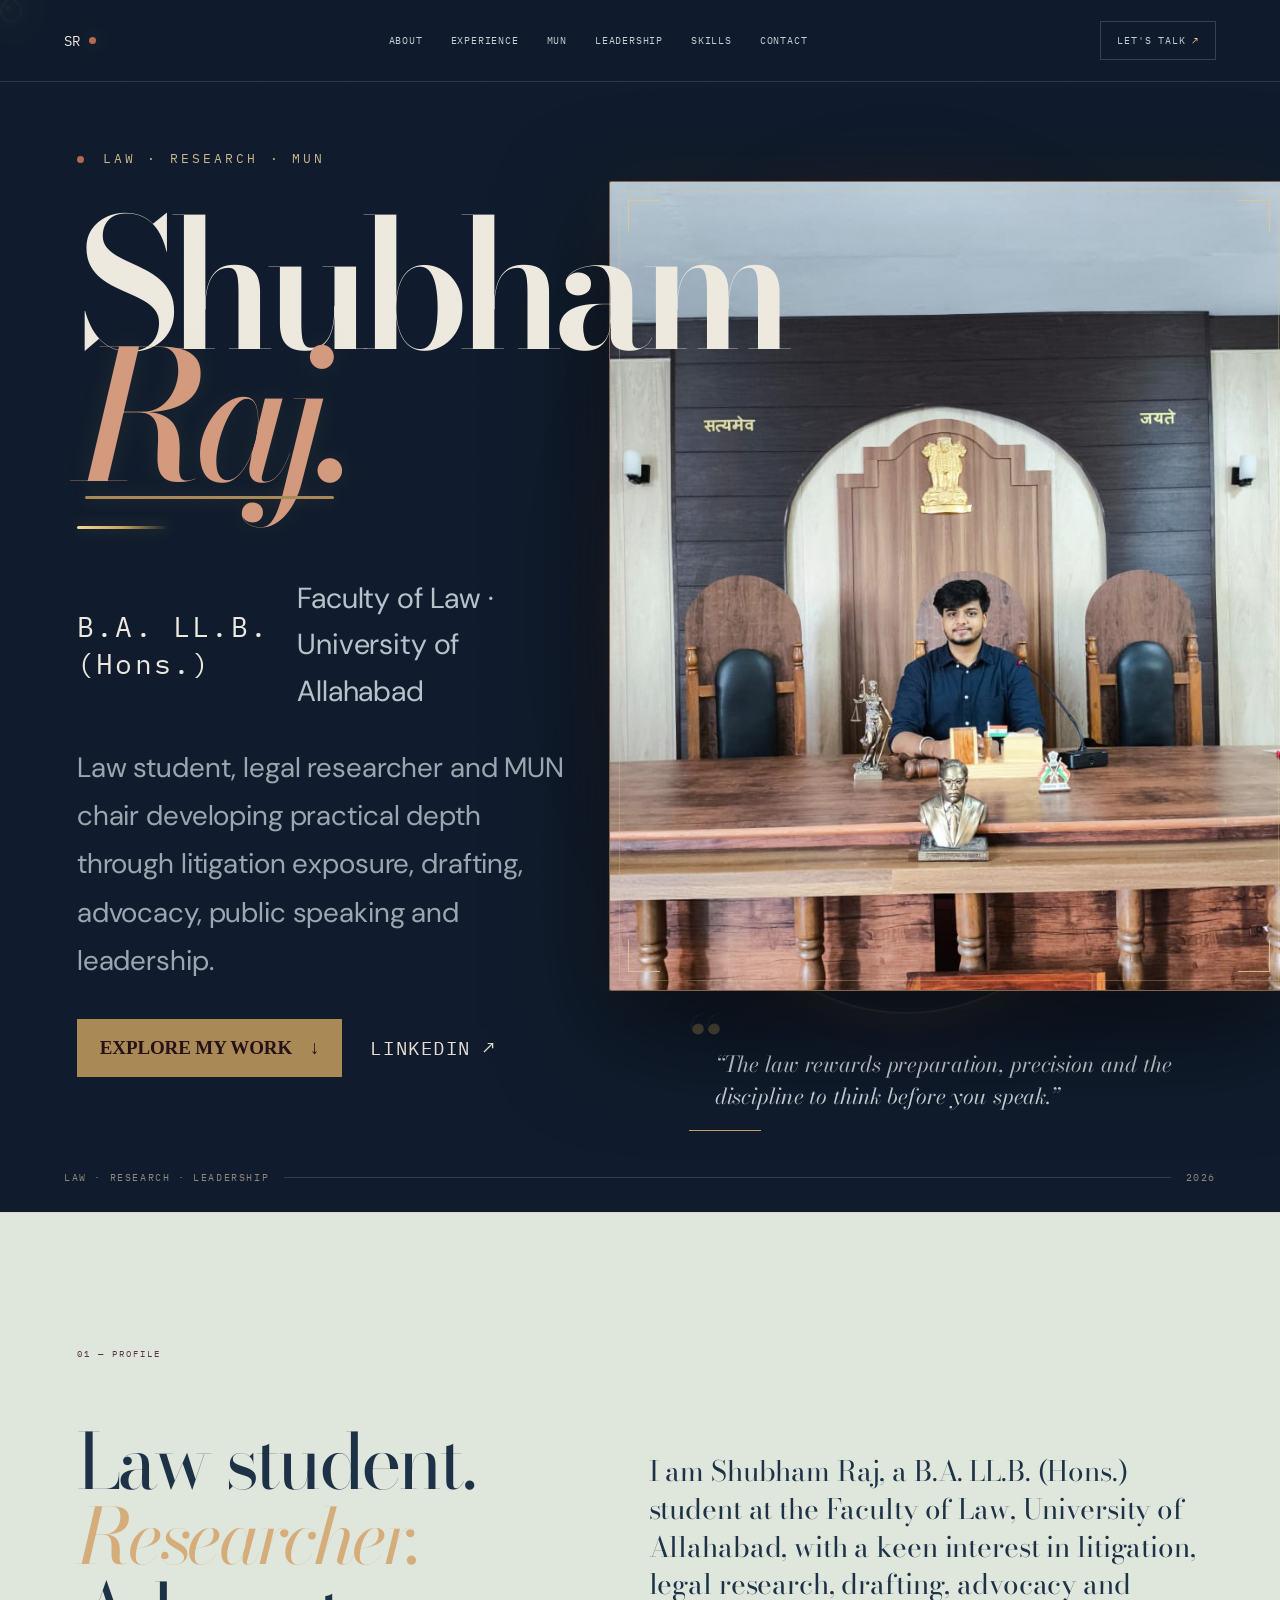
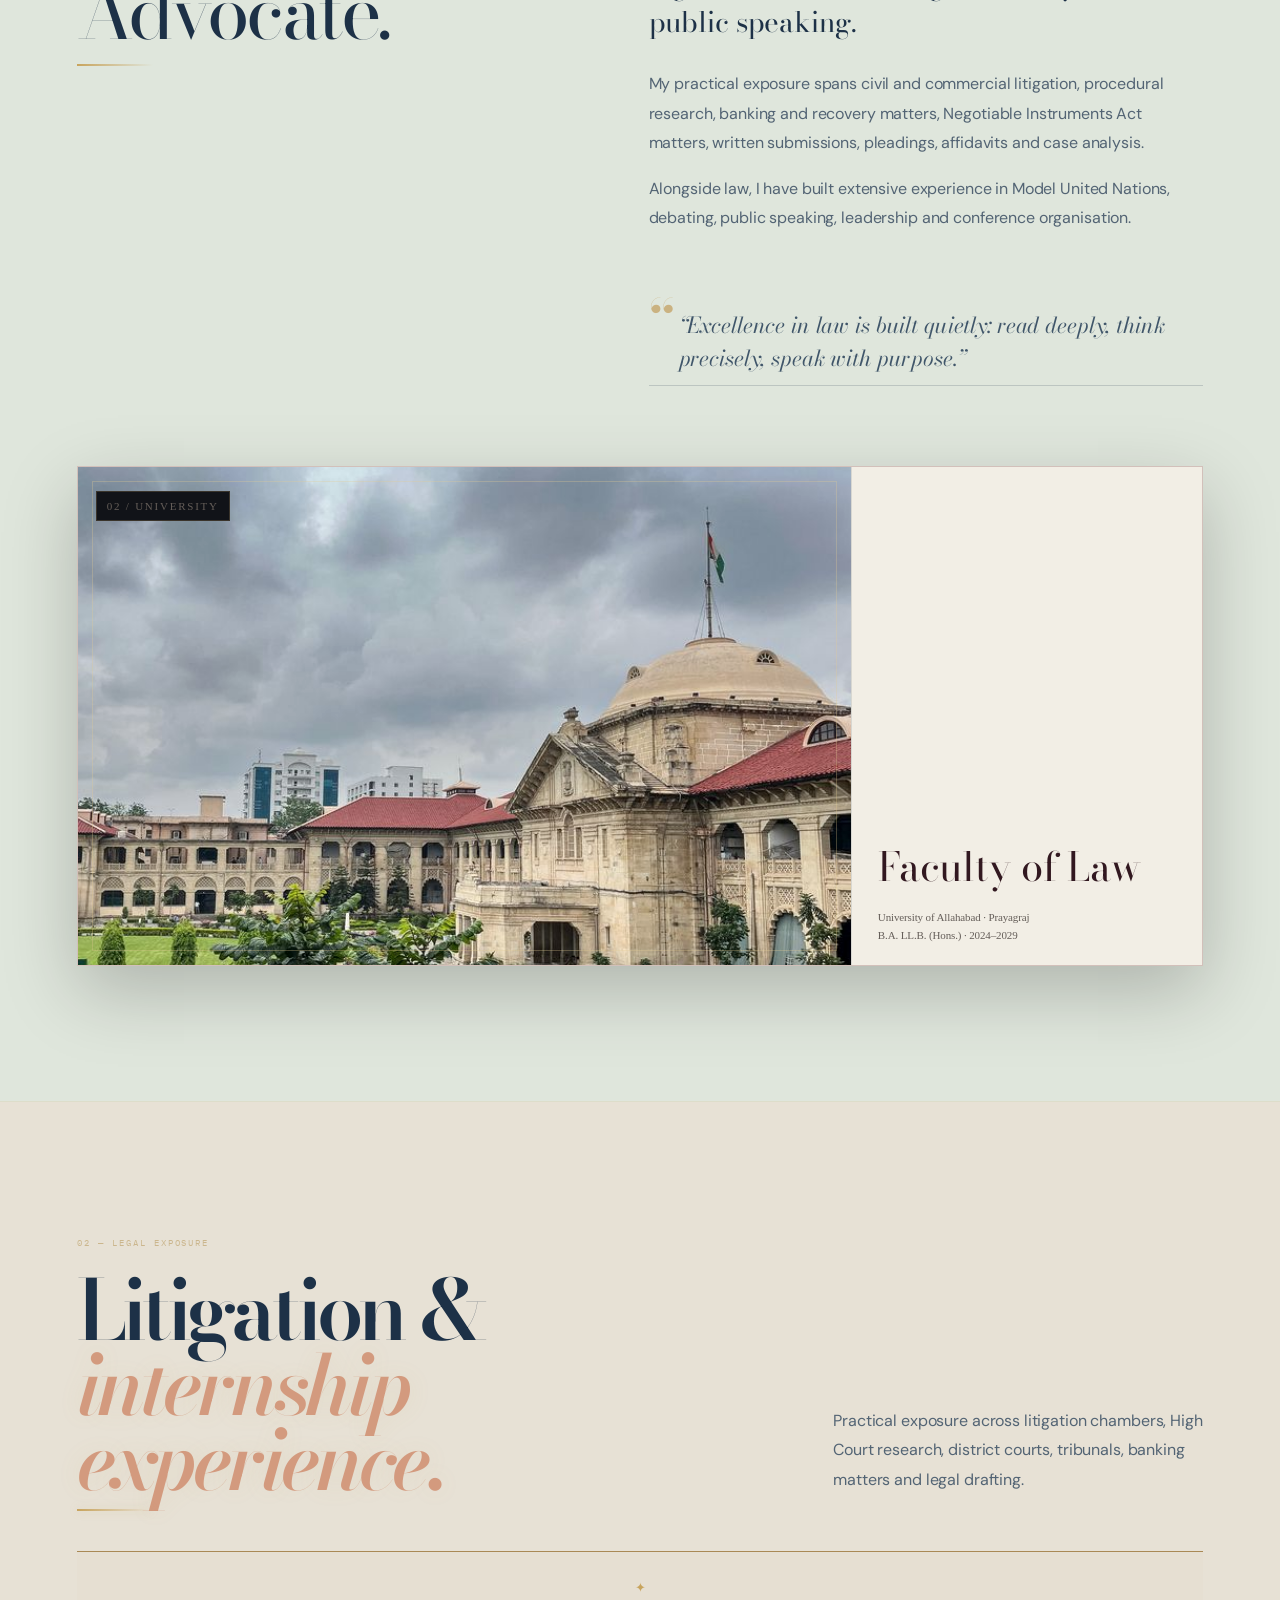
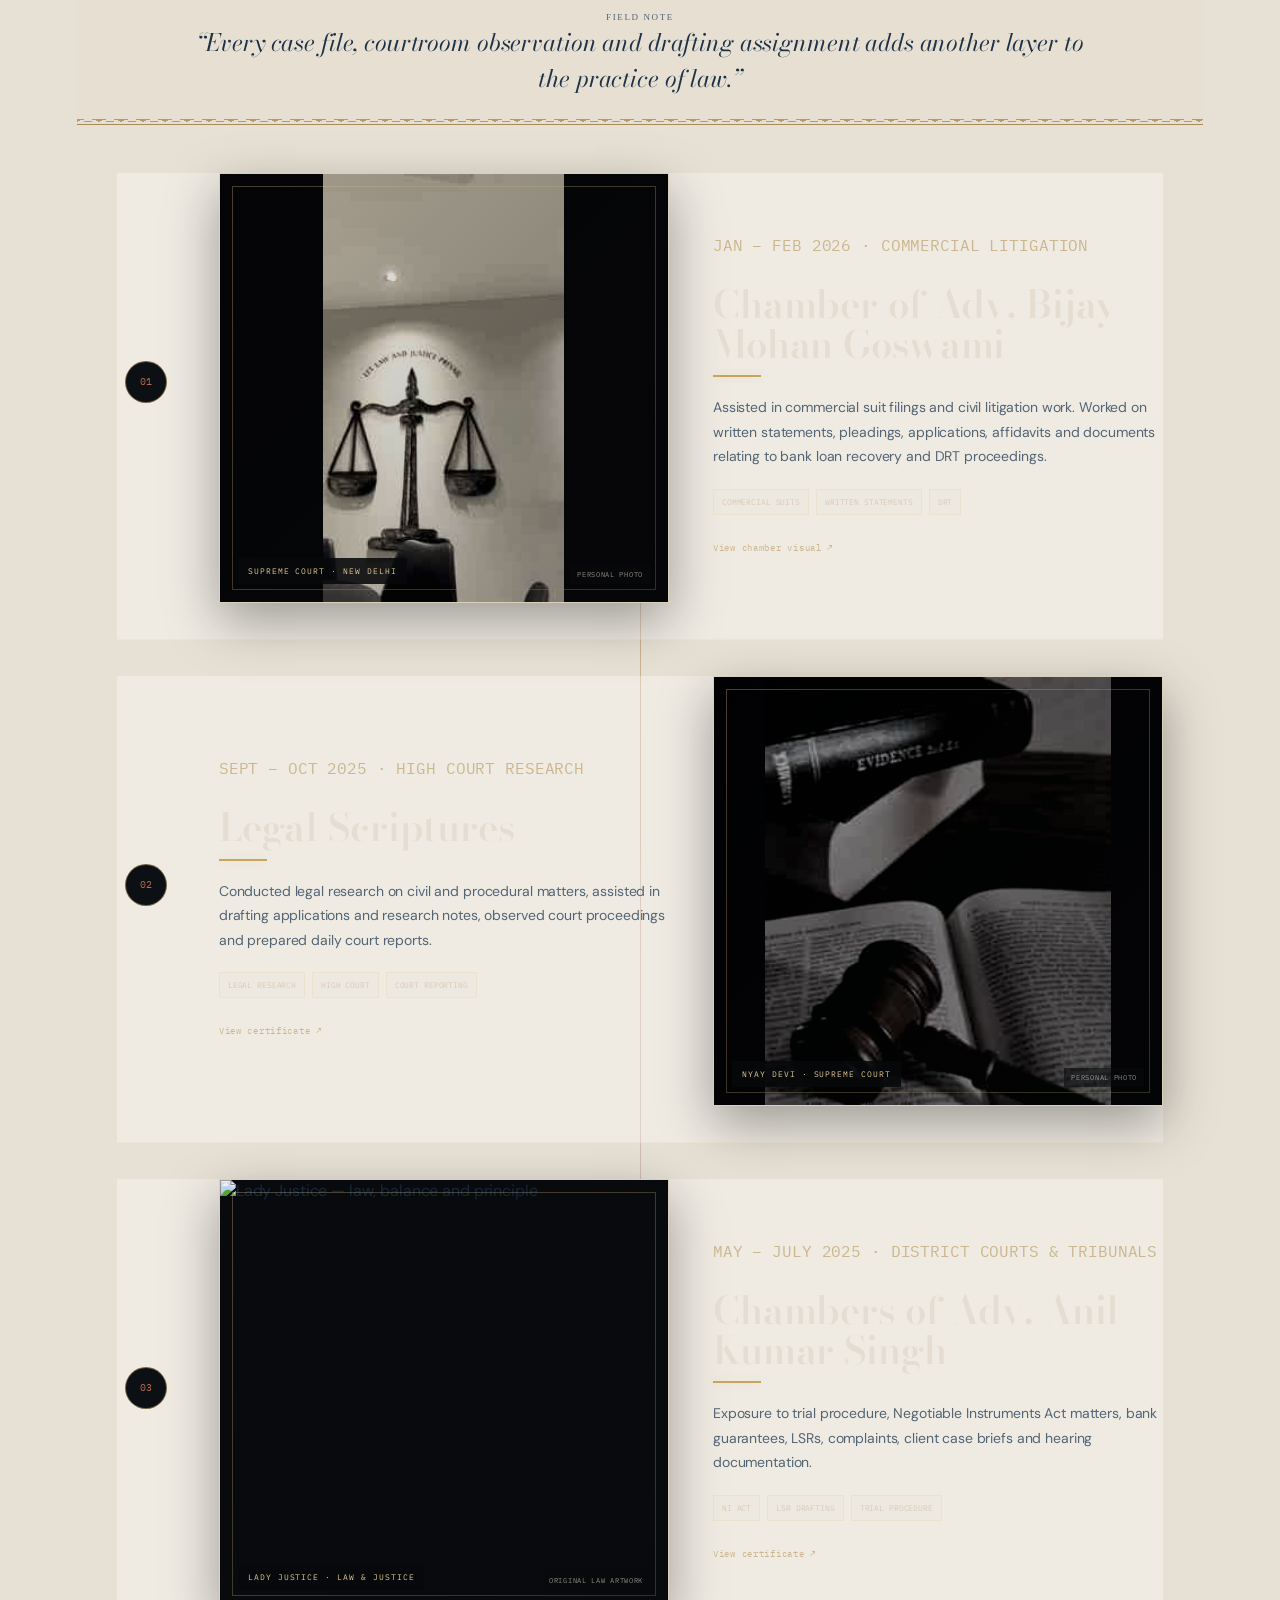
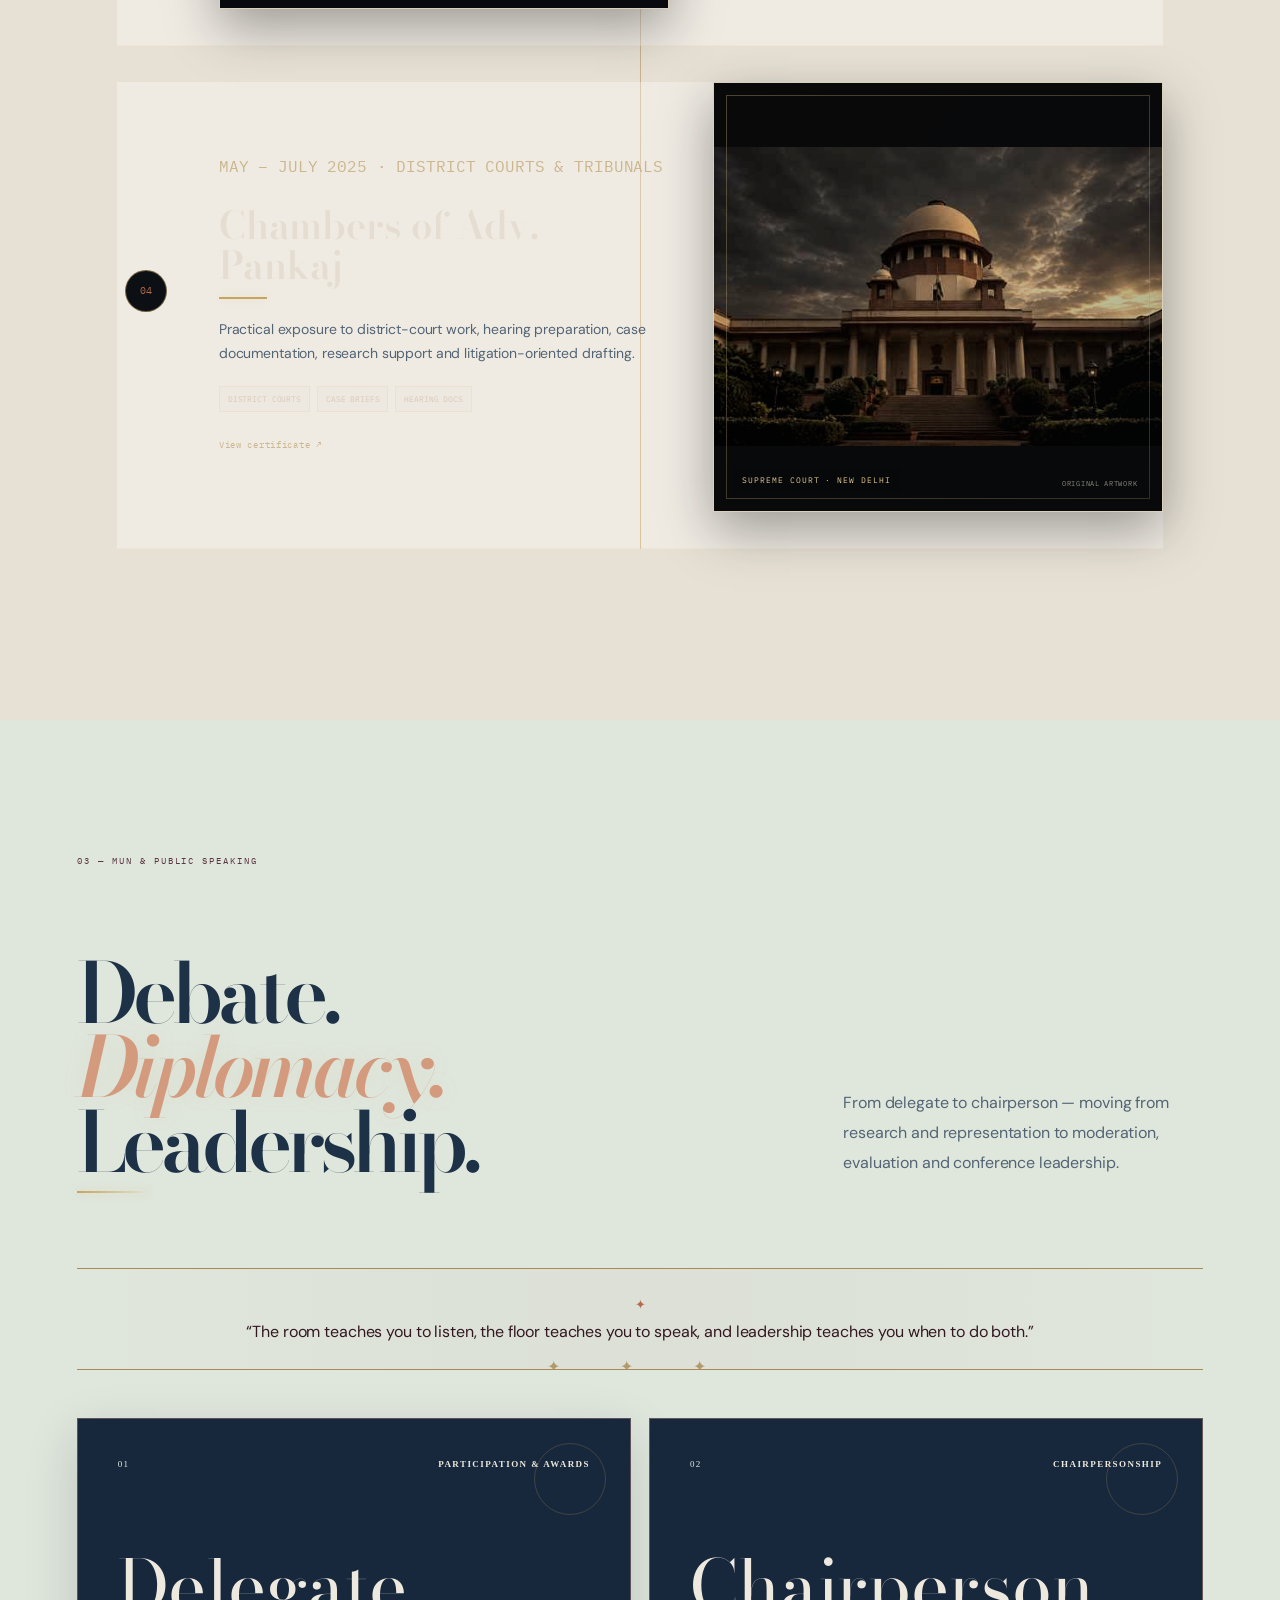
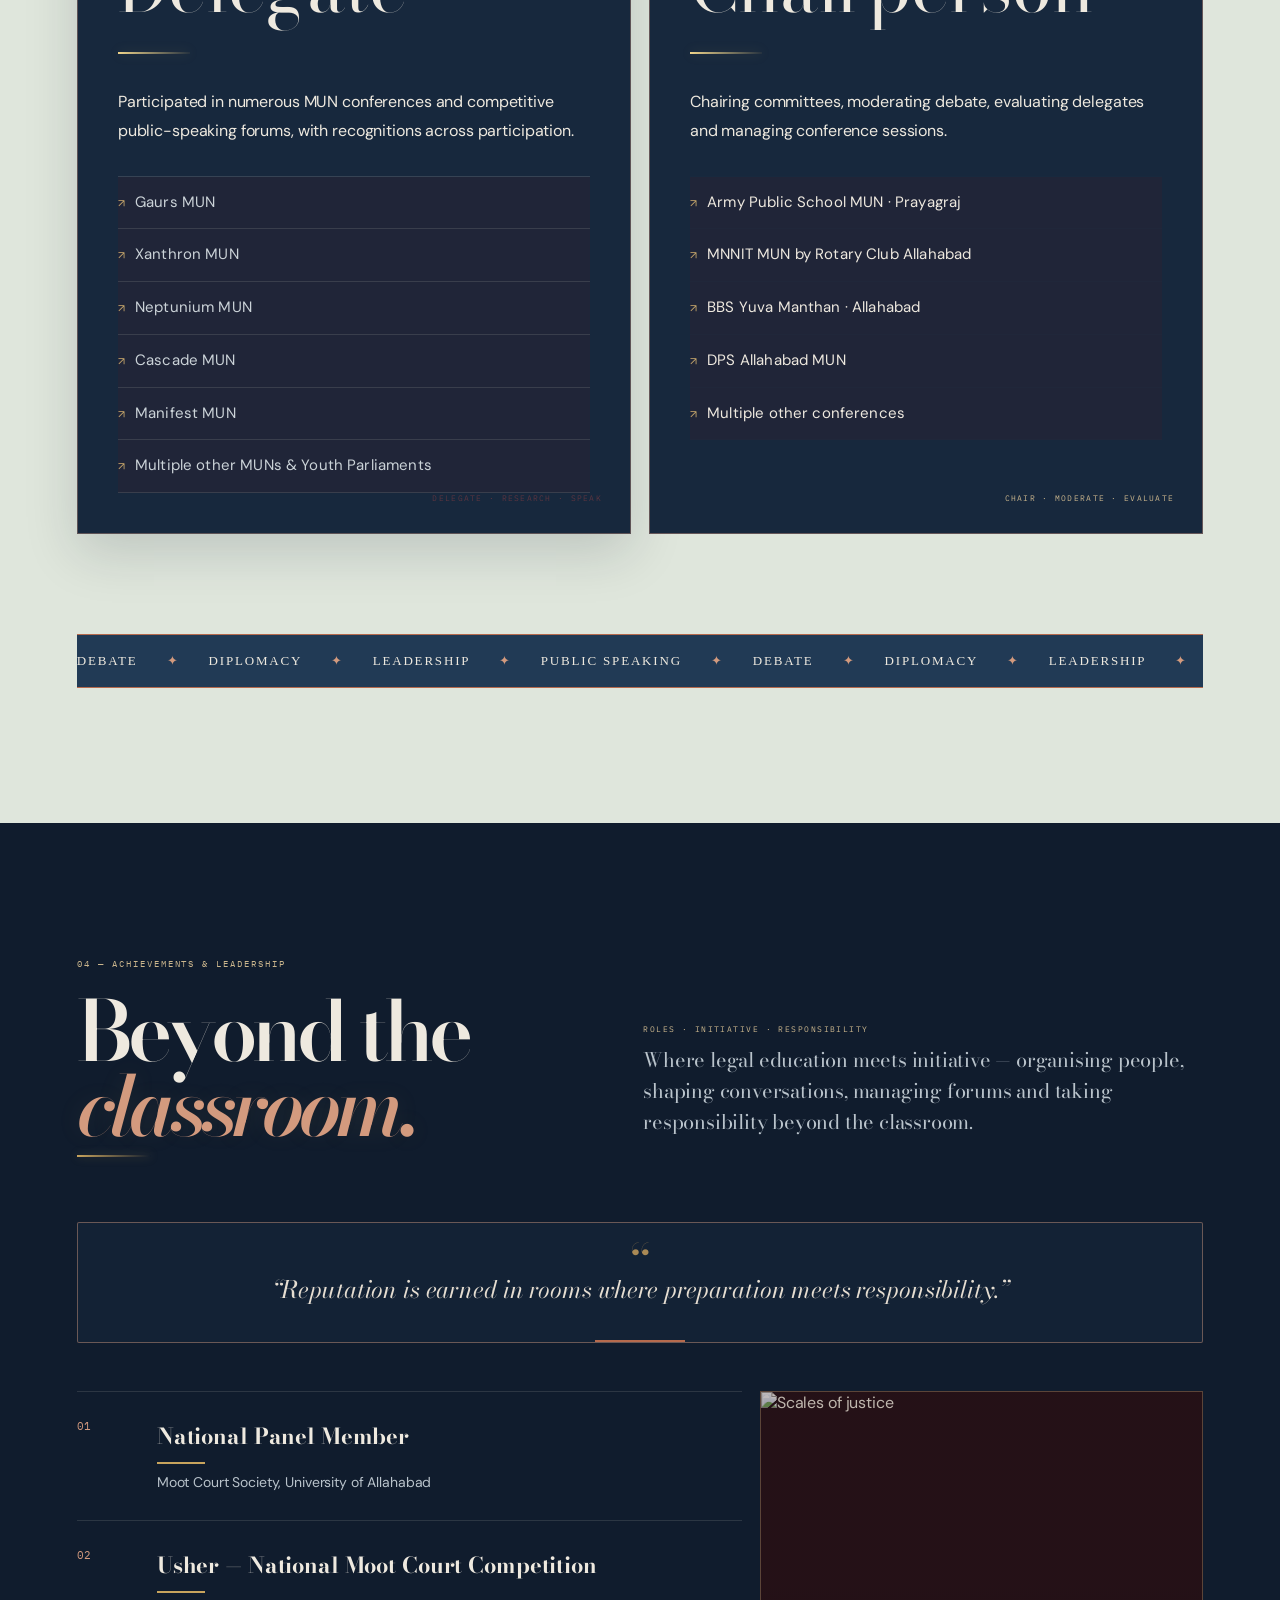
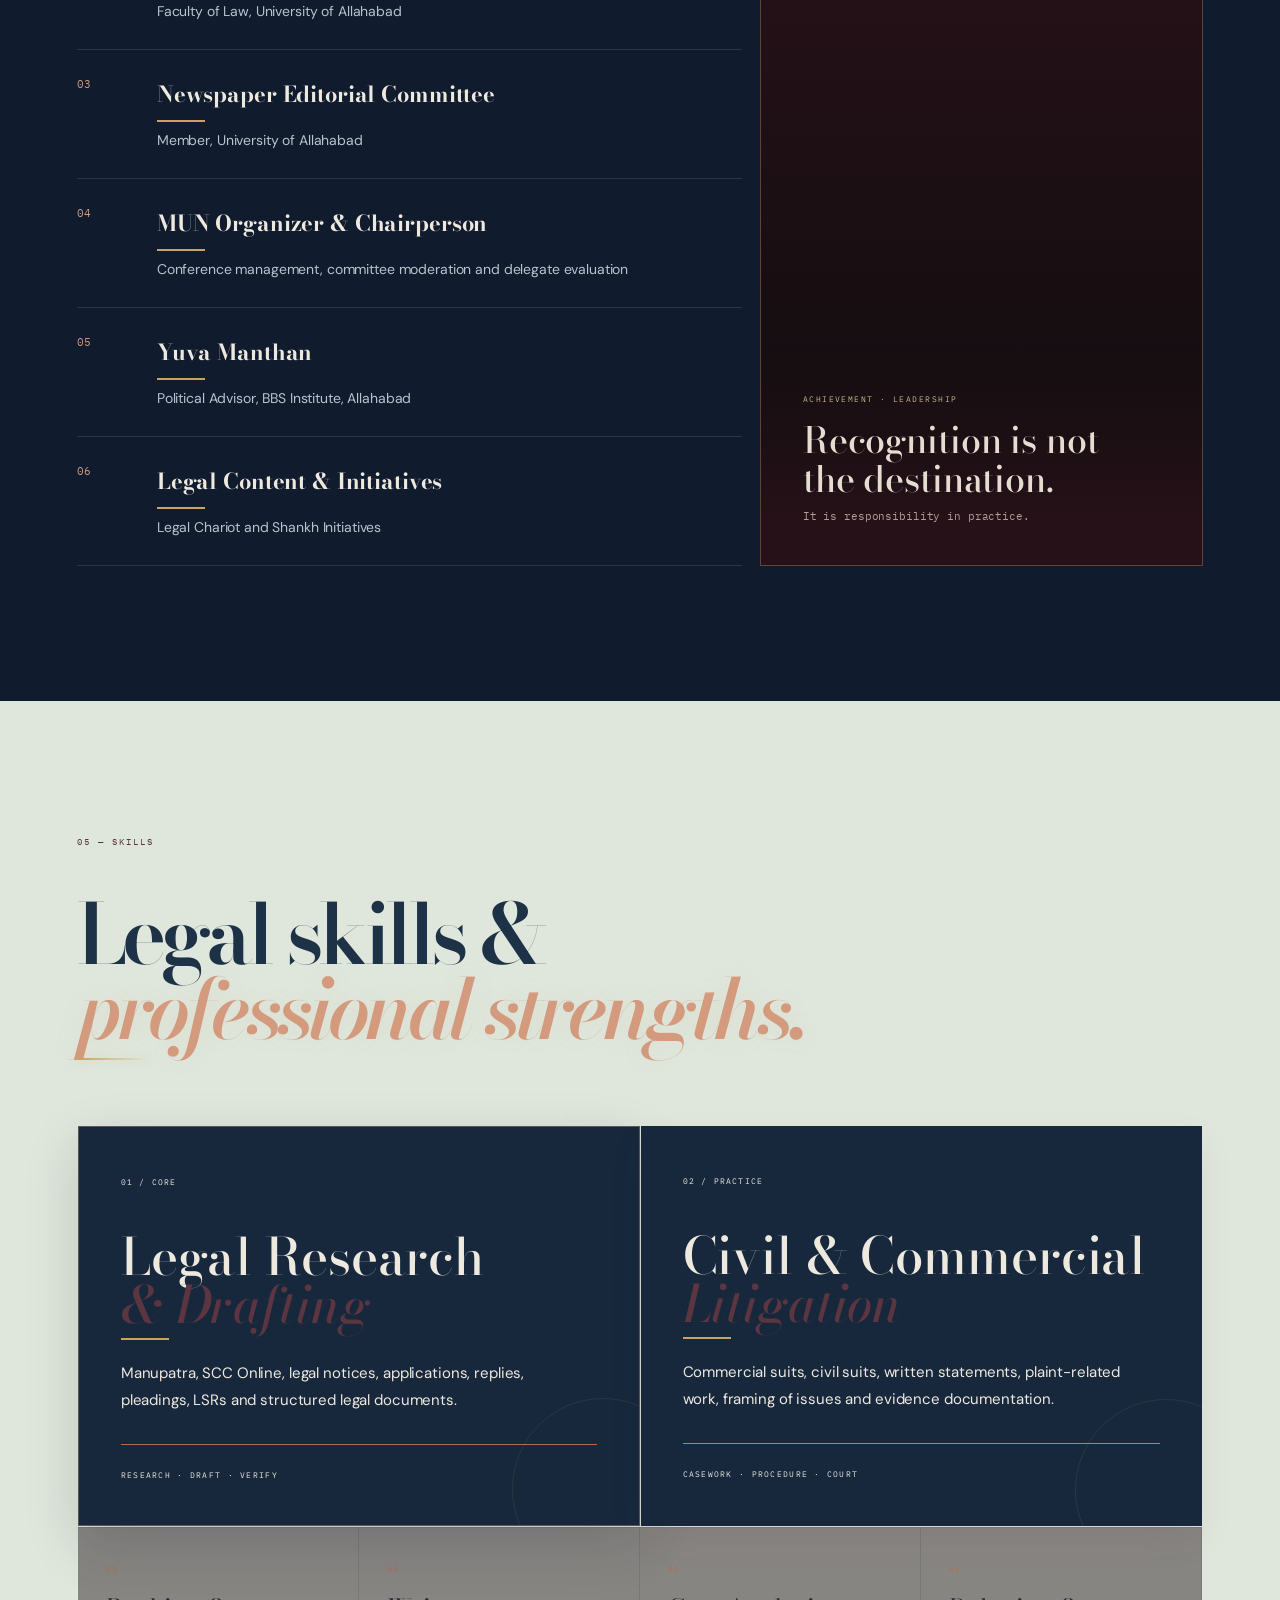
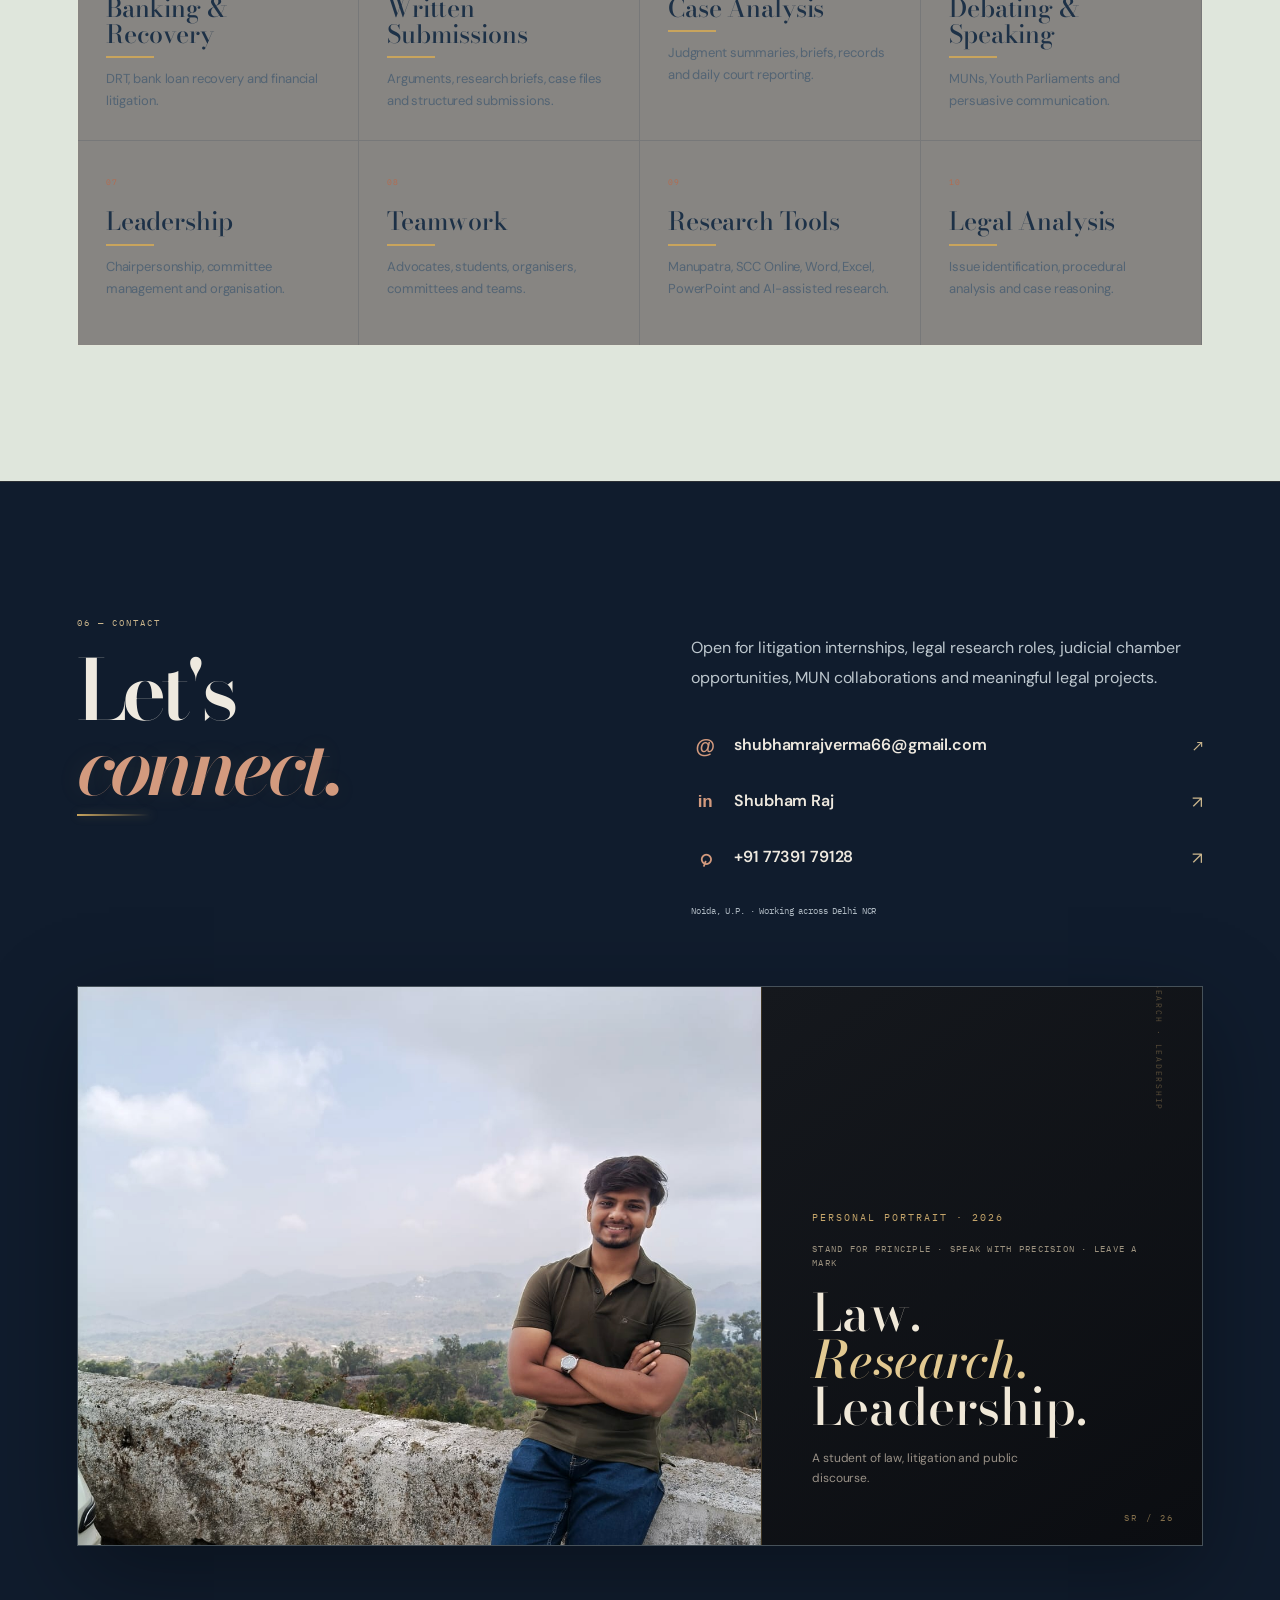
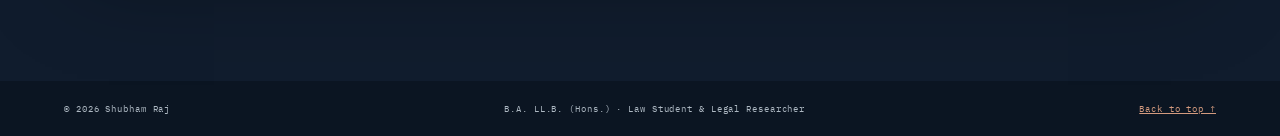
==== commit e57f1d4c: "Force refresh of latest Faculty label styling" ====
--- a/index.html
+++ b/index.html
@@ -6,7 +6,7 @@
 <title>Shubham Raj — Law · Research · Leadership</title>
 <link rel="preconnect" href="https://fonts.googleapis.com"><link rel="preconnect" href="https://fonts.gstatic.com" crossorigin>
 <link href="https://fonts.googleapis.com/css2?family=Bodoni+Moda:ital,opsz,wght@0,6..96,500;0,6..96,600;0,6..96,700;1,6..96,500;1,6..96,600&family=DM+Sans:wght@400;500;600;700&family=IBM+Plex+Mono:wght@400;500&display=swap" rel="stylesheet">
-<link rel="stylesheet" href="styles.css?v=20260922-15">
+<link rel="stylesheet" href="styles.css?v=20260922-16">
 </head>
 <body>
 <div class="cursor-glow"></div><div class="noise"></div>
@@ -25,5 +25,5 @@
 <section id="leadership" class="leadership section-pad"><div class="section-head reveal"><div><div class="section-kicker">04 — ACHIEVEMENTS & LEADERSHIP</div><h2>Beyond the<br><em>classroom.</em></h2></div><p>Where legal education meets initiative — organising people, shaping conversations, managing forums and taking responsibility beyond the classroom.</p></div><div class="leadership-quote reveal">“Reputation is earned in rooms where preparation meets responsibility.”</div><div class="leadership-grid"><div class="lead-list reveal"><div class="lead-item"><span>01</span><div><b>National Panel Member</b><small>Moot Court Society, University of Allahabad</small></div></div><div class="lead-item"><span>02</span><div><b>Usher — National Moot Court Competition</b><small>Faculty of Law, University of Allahabad</small></div></div><div class="lead-item"><span>03</span><div><b>Newspaper Editorial Committee</b><small>Member, University of Allahabad</small></div></div><div class="lead-item"><span>04</span><div><b>MUN Organizer & Chairperson</b><small>Conference management, committee moderation and delegate evaluation</small></div></div><div class="lead-item"><span>05</span><div><b>Yuva Manthan</b><small>Political Advisor, BBS Institute, Allahabad</small></div></div><div class="lead-item"><span>06</span><div><b>Legal Content & Initiatives</b><small>Legal Chariot and Shankh Initiatives</small></div></div></div><div class="trophy reveal delay-1"><img src="https://upload.wikimedia.org/wikipedia/commons/e/e5/Scales_of_justice_%2826415697401%29.jpg" alt="Scales of justice"><div class="trophy-caption"><span>ACHIEVEMENT · LEADERSHIP</span><b>Recognition is not<br>the destination.</b><small>It is responsibility in practice.</small></div></div></div></section>
 <section id="skills" class="skills section-pad section-dark"><div class="section-kicker reveal">05 — SKILLS</div><div class="skills-title reveal"><h2>Legal skills &<br><em>professional strengths.</em></h2></div><div class="skills-bento"><article class="skill-feature reveal"><span>01 / CORE</span><h3>Legal Research<br><em>& Drafting</em></h3><p>Manupatra, SCC Online, legal notices, applications, replies, pleadings, LSRs and structured legal documents.</p><div class="skill-line"></div><b>RESEARCH · DRAFT · VERIFY</b></article><article class="skill-feature dark reveal delay-1"><span>02 / PRACTICE</span><h3>Civil & Commercial<br><em>Litigation</em></h3><p>Commercial suits, civil suits, written statements, plaint-related work, framing of issues and evidence documentation.</p><div class="skill-line"></div><b>CASEWORK · PROCEDURE · COURT</b></article><div class="skill-cluster reveal delay-2"><article><span>03</span><h4>Banking & Recovery</h4><p>DRT, bank loan recovery and financial litigation.</p></article><article><span>04</span><h4>Written Submissions</h4><p>Arguments, research briefs, case files and structured submissions.</p></article><article><span>05</span><h4>Case Analysis</h4><p>Judgment summaries, briefs, records and daily court reporting.</p></article><article><span>06</span><h4>Debating & Speaking</h4><p>MUNs, Youth Parliaments and persuasive communication.</p></article><article><span>07</span><h4>Leadership</h4><p>Chairpersonship, committee management and organisation.</p></article><article><span>08</span><h4>Teamwork</h4><p>Advocates, students, organisers, committees and teams.</p></article><article><span>09</span><h4>Research Tools</h4><p>Manupatra, SCC Online, Word, Excel, PowerPoint and AI-assisted research.</p></article><article><span>10</span><h4>Legal Analysis</h4><p>Issue identification, procedural analysis and case reasoning.</p></article></div></div></section>
 <section id="contact" class="contact section-pad"><div class="contact-grid reveal"><div><div class="section-kicker">06 — CONTACT</div><h2>Let's<br><em>connect.</em></h2></div><div class="contact-copy"><p>Open for litigation internships, legal research roles, judicial chamber opportunities, MUN collaborations and meaningful legal projects.</p><div class="contact-methods"><a class="contact-method email" href="mailto:shubhamrajverma66@gmail.com"><span class="contact-logo" aria-hidden="true">@</span><span class="contact-label">shubhamrajverma66@gmail.com</span><b>↗</b></a><a class="contact-method" href="https://www.linkedin.com/in/shubham-raj-verma-060a69342" target="_blank" rel="noreferrer"><span class="contact-logo linkedin-logo" aria-hidden="true">in</span><span class="contact-label">Shubham Raj</span><b>↗</b></a><a class="contact-method phone-method" href="tel:+917739179128"><span class="contact-logo phone-logo" aria-hidden="true">⌕</span><span class="contact-label">+91 77391 79128</span><b>↗</b></a></div><div class="contact-meta"><span>Noida, U.P. · Working across Delhi NCR</span></div></div></div><div class="footer-photo reveal"><div class="footer-photo-image"><img src="assets/IMG-20260618-WA0097.jpg" alt="Shubham Raj"></div><div class="footer-photo-copy"><span class="photo-kicker">PERSONAL PORTRAIT · 2026</span><div class="closing-motto">STAND FOR PRINCIPLE · SPEAK WITH PRECISION · LEAVE A MARK</div><strong>Law.<br><em>Research.</em><br>Leadership.</strong><span class="photo-note">A student of law, litigation and public discourse.</span></div></div></section>
-</main><footer><span>© 2026 Shubham Raj</span><span>B.A. LL.B. (Hons.) · Law Student & Legal Researcher</span><a href="#top">Back to top ↑</a></footer><script src="script.js?v=20260922-15"></script>
+</main><footer><span>© 2026 Shubham Raj</span><span>B.A. LL.B. (Hons.) · Law Student & Legal Researcher</span><a href="#top">Back to top ↑</a></footer><script src="script.js?v=20260922-16"></script>
 </body></html>
--- a/styles.css
+++ b/styles.css
@@ -2433,3 +2433,17 @@
 @keyframes pointerFloat{from{margin-top:0;filter:brightness(1)}to{margin-top:-4px;filter:brightness(1.25)}}
 @keyframes pointerPulse{0%,100%{transform:scale(.75);opacity:.7}50%{transform:scale(1.2);opacity:1}}
 @media(max-width:700px){body{cursor:auto!important}.cursor-glow{display:none!important}}
+
+/* FINAL FIX — Faculty of Law label must sit on a light background */
+.about-photo > div:last-child{
+  background:var(--warm)!important;
+  color:var(--blue-ink)!important;
+  padding:24px 26px!important;
+  border-left:1px solid rgba(29,49,71,.12)!important;
+}
+.about-photo > div:last-child b{
+  color:var(--blue-ink)!important;
+}
+.about-photo > div:last-child span{
+  color:var(--slate)!important;
+}
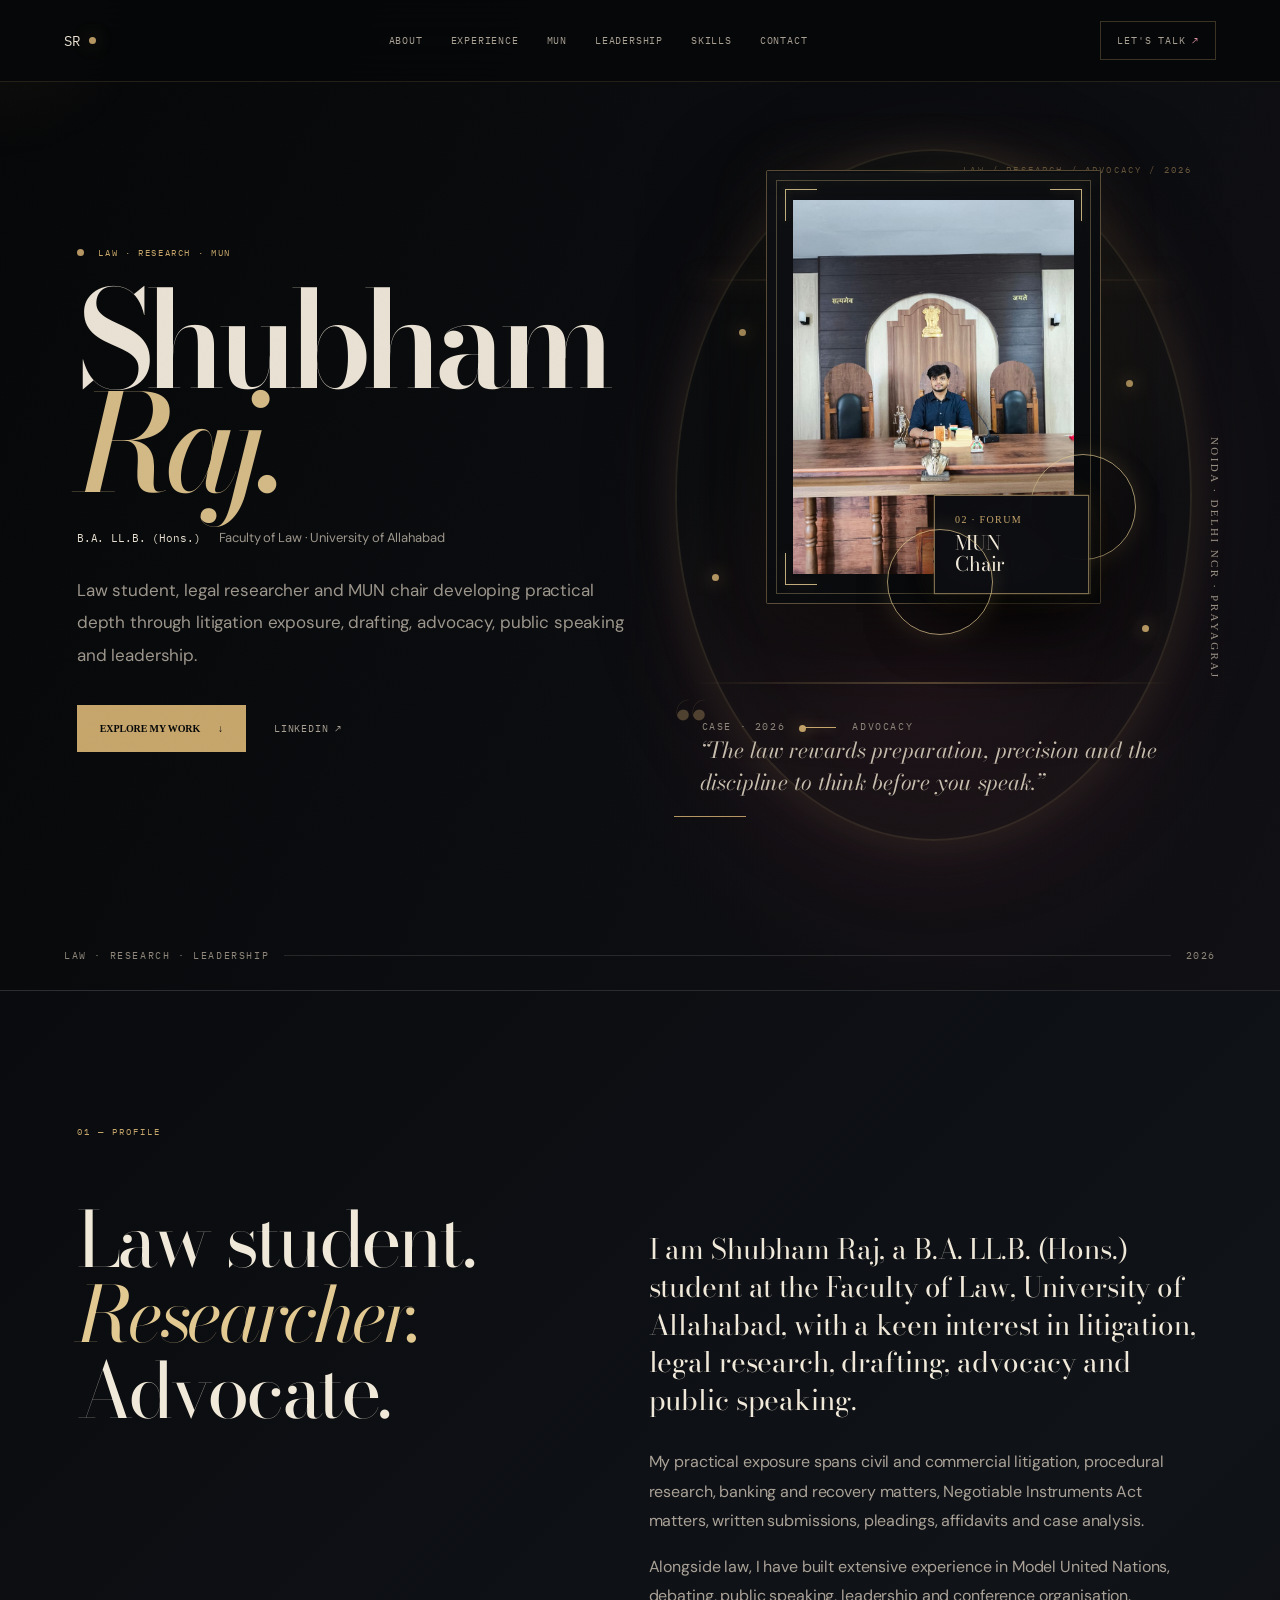
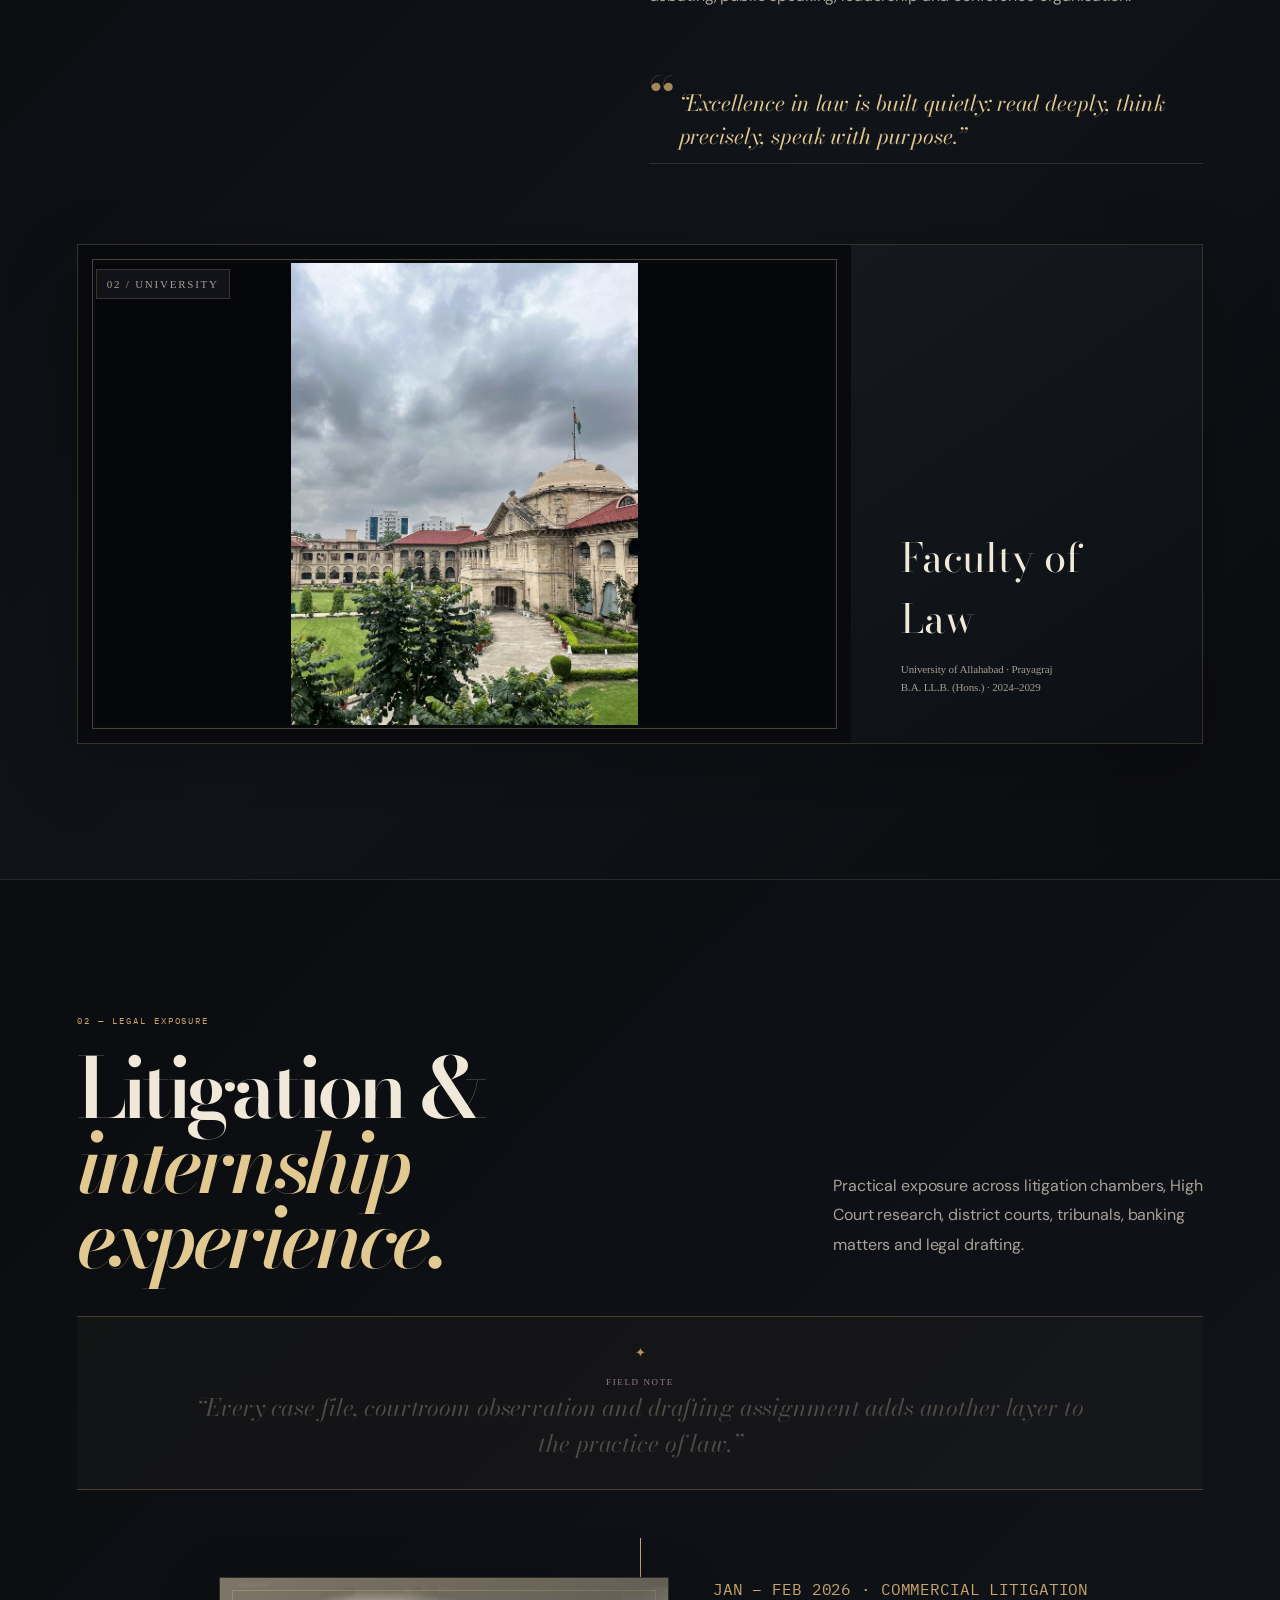
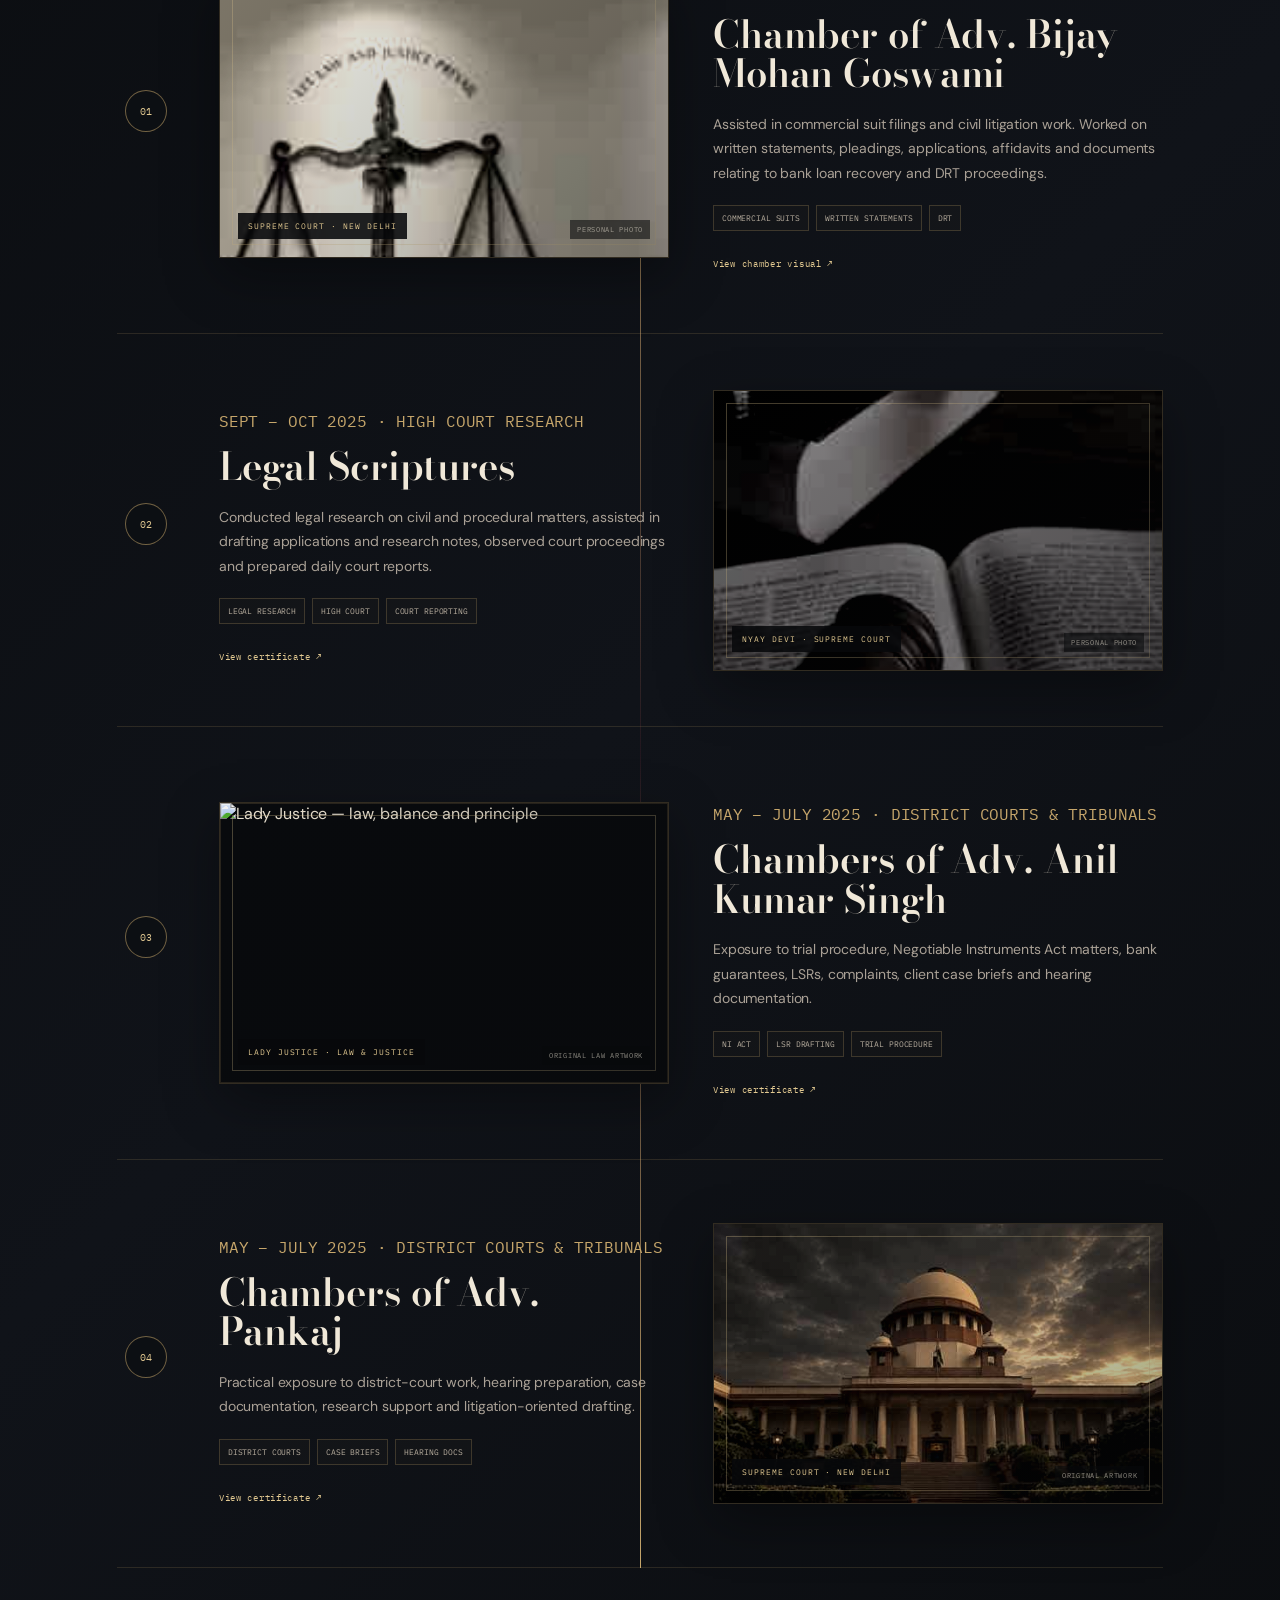
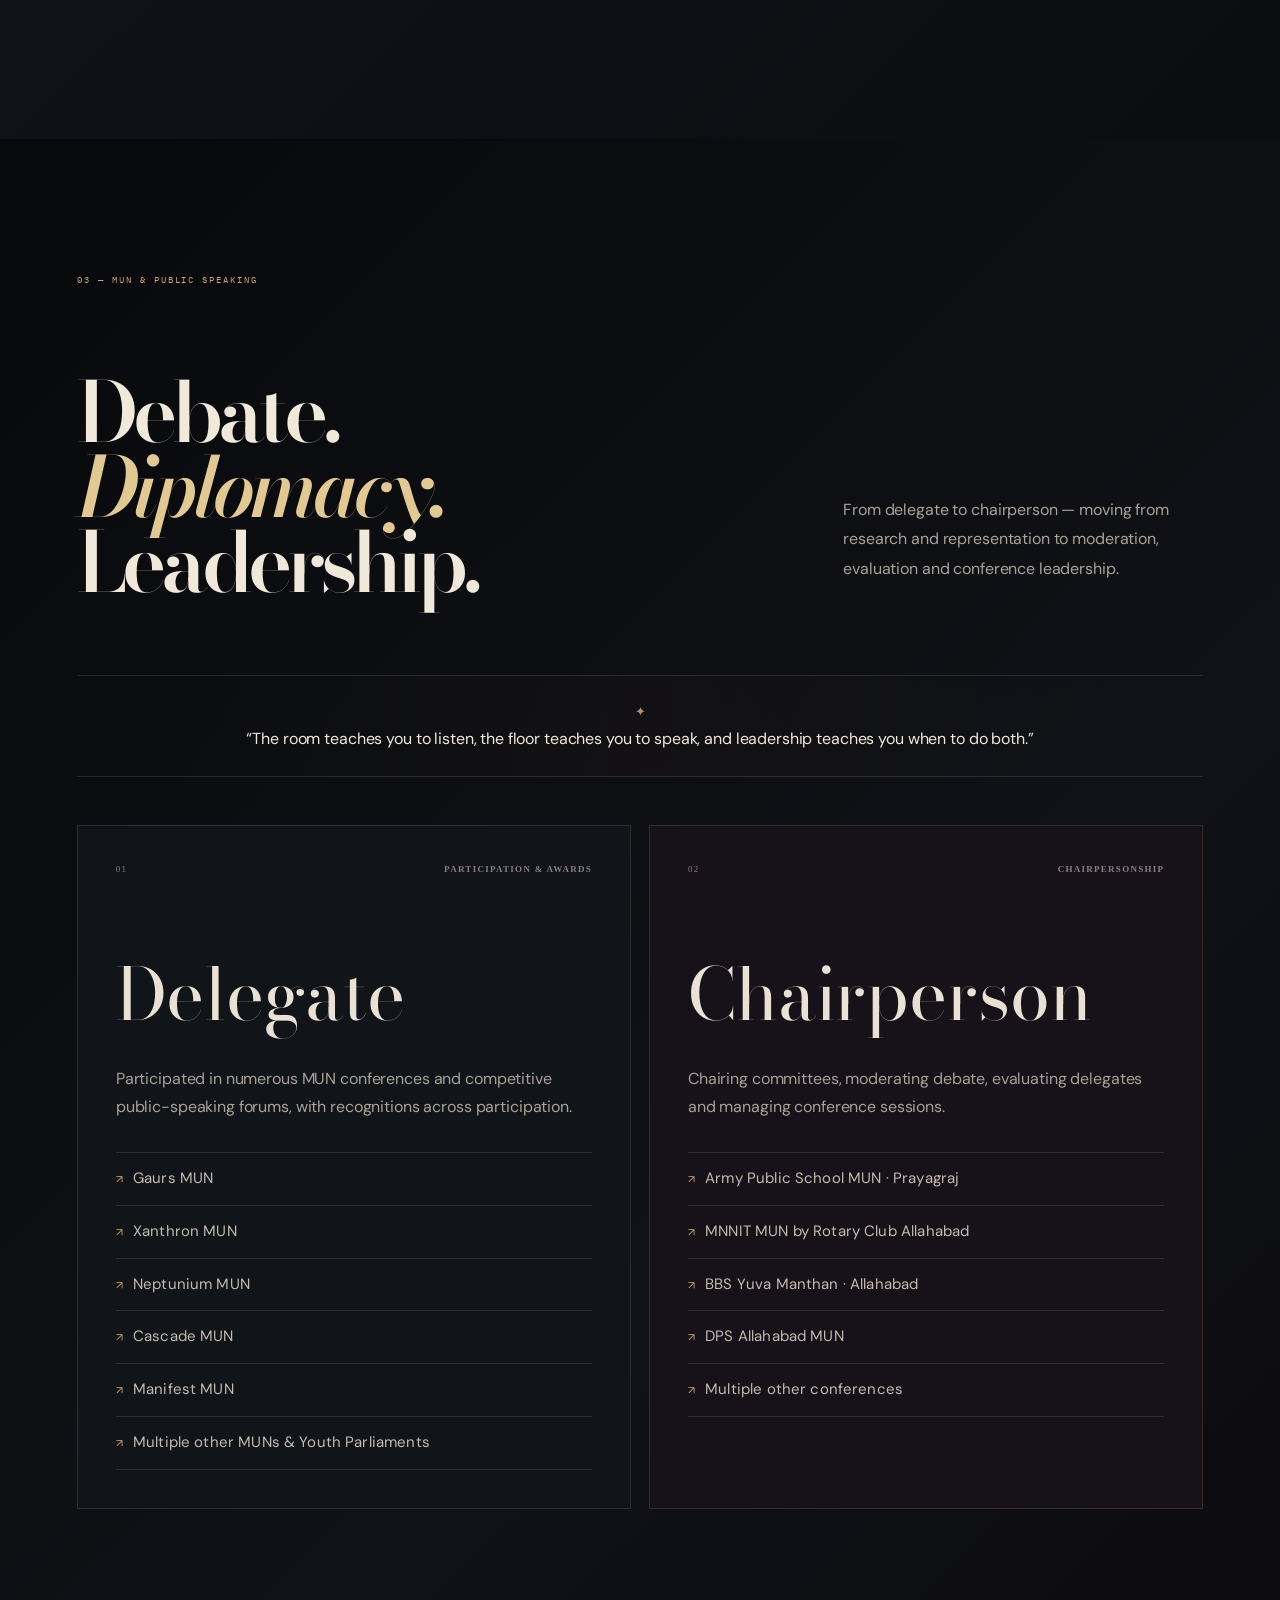
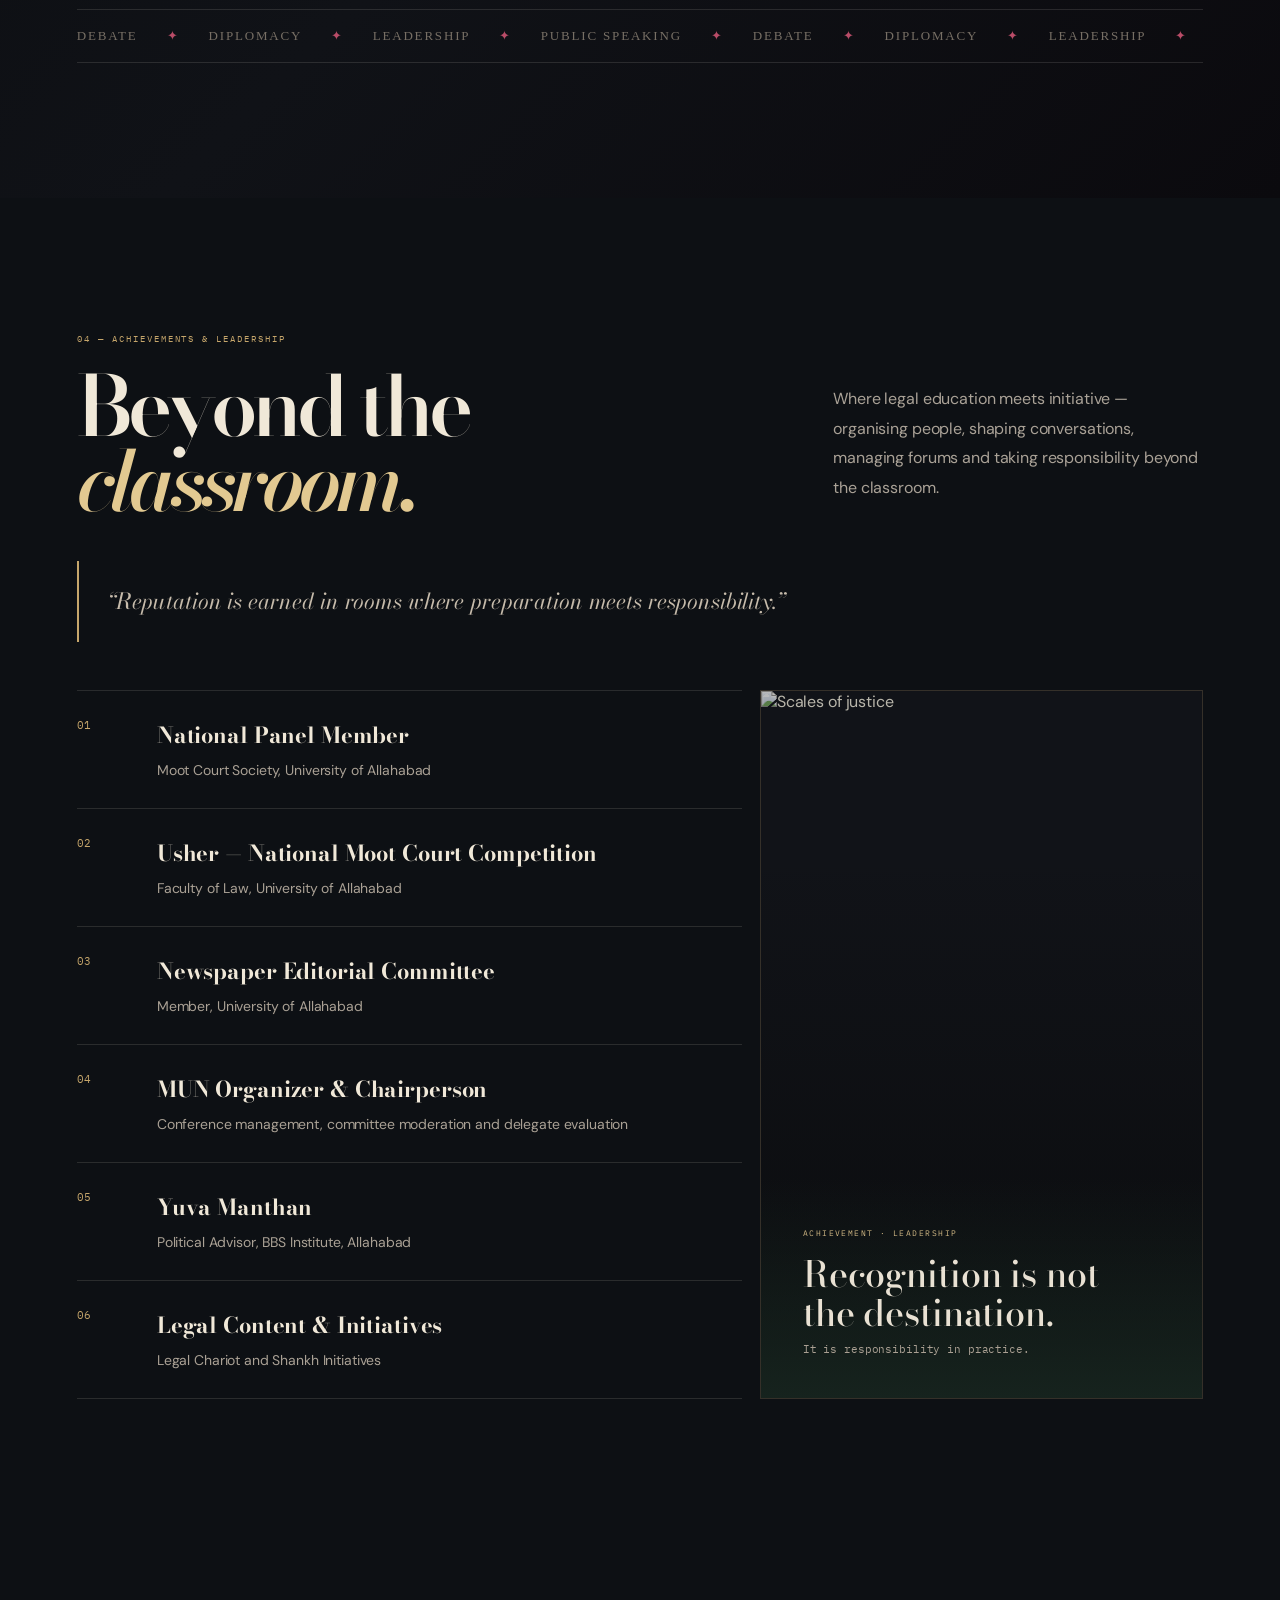
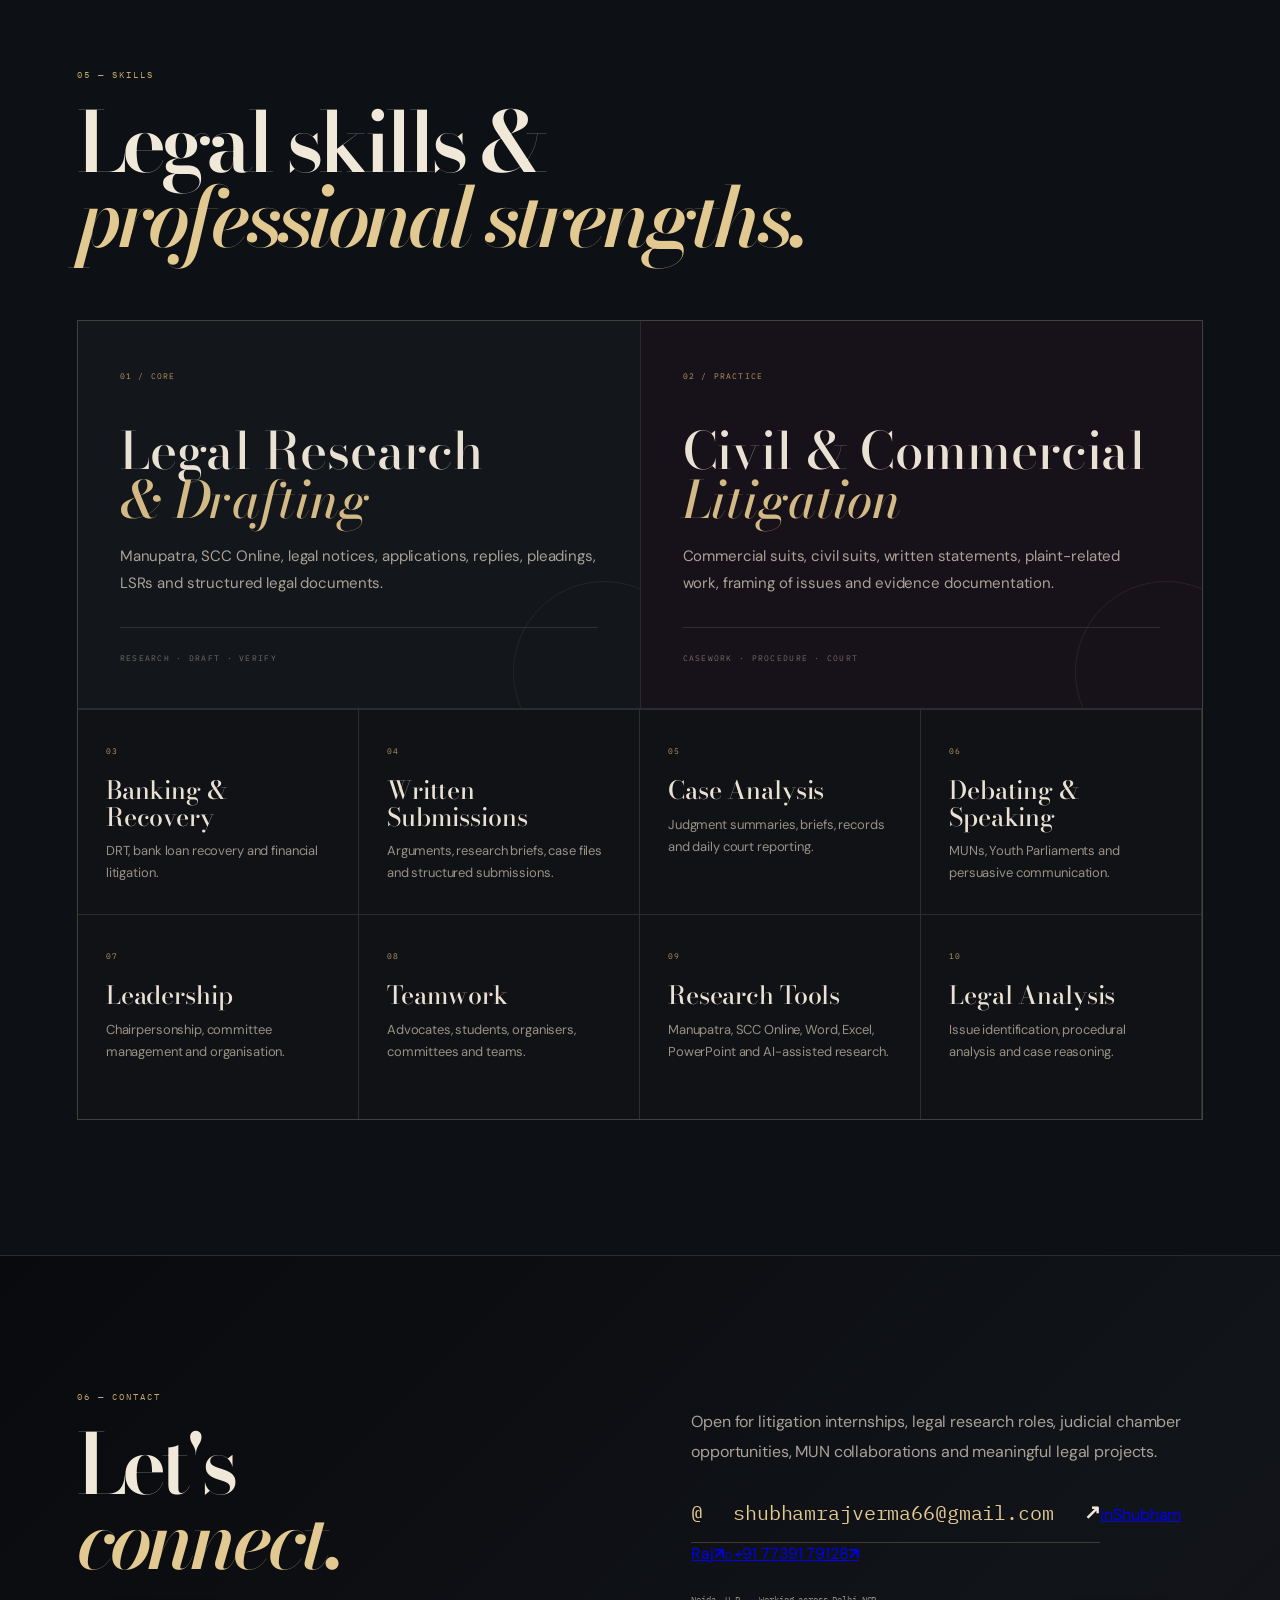
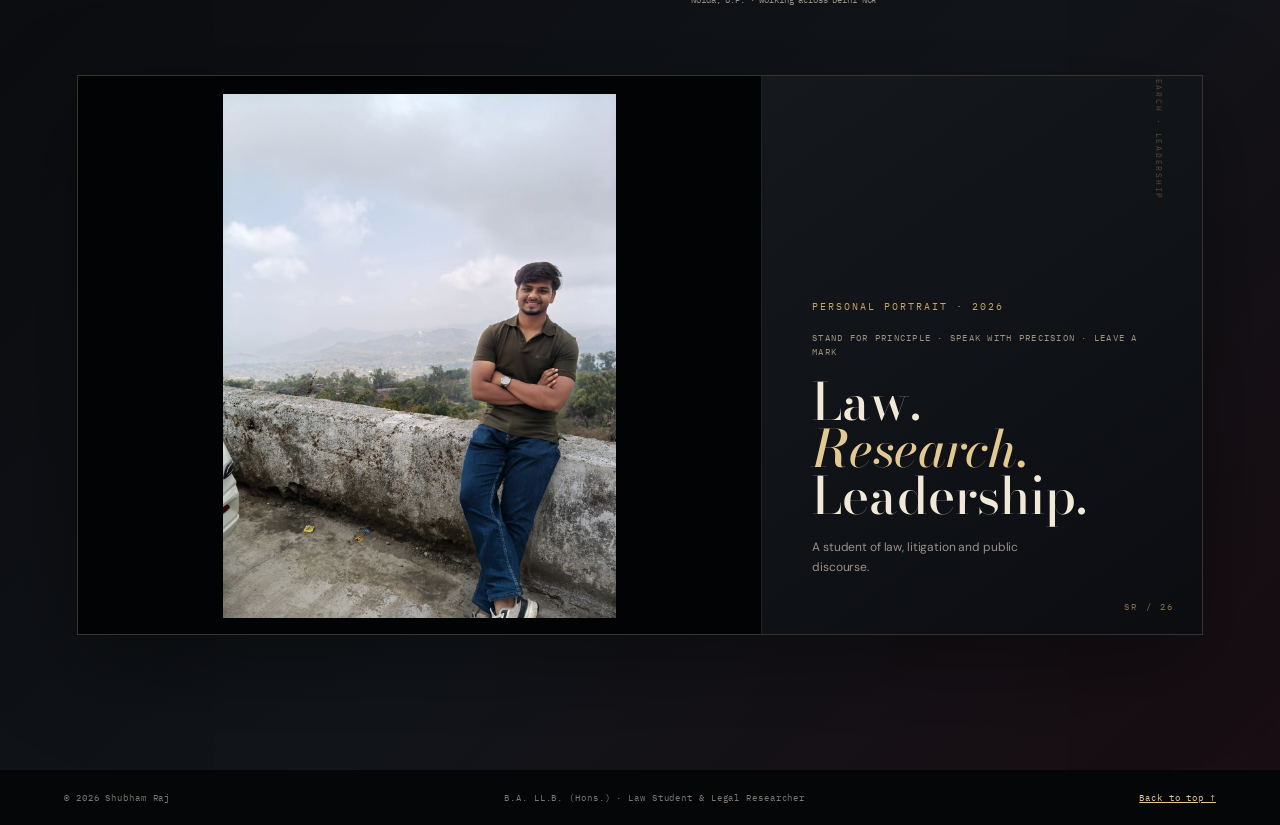
==== commit feb04314: "Refresh asset cache after readability polish" ====
--- a/index.html
+++ b/index.html
@@ -6,7 +6,7 @@
 <title>Shubham Raj — Law · Research · Leadership</title>
 <link rel="preconnect" href="https://fonts.googleapis.com"><link rel="preconnect" href="https://fonts.gstatic.com" crossorigin>
 <link href="https://fonts.googleapis.com/css2?family=Bodoni+Moda:ital,opsz,wght@0,6..96,500;0,6..96,600;0,6..96,700;1,6..96,500;1,6..96,600&family=DM+Sans:wght@400;500;600;700&family=IBM+Plex+Mono:wght@400;500&display=swap" rel="stylesheet">
-<link rel="stylesheet" href="styles.css?v=20260922-16">
+<link rel="stylesheet" href="styles.css?v=20260922-17">
 </head>
 <body>
 <div class="cursor-glow"></div><div class="noise"></div>
@@ -25,5 +25,5 @@
 <section id="leadership" class="leadership section-pad"><div class="section-head reveal"><div><div class="section-kicker">04 — ACHIEVEMENTS & LEADERSHIP</div><h2>Beyond the<br><em>classroom.</em></h2></div><p>Where legal education meets initiative — organising people, shaping conversations, managing forums and taking responsibility beyond the classroom.</p></div><div class="leadership-quote reveal">“Reputation is earned in rooms where preparation meets responsibility.”</div><div class="leadership-grid"><div class="lead-list reveal"><div class="lead-item"><span>01</span><div><b>National Panel Member</b><small>Moot Court Society, University of Allahabad</small></div></div><div class="lead-item"><span>02</span><div><b>Usher — National Moot Court Competition</b><small>Faculty of Law, University of Allahabad</small></div></div><div class="lead-item"><span>03</span><div><b>Newspaper Editorial Committee</b><small>Member, University of Allahabad</small></div></div><div class="lead-item"><span>04</span><div><b>MUN Organizer & Chairperson</b><small>Conference management, committee moderation and delegate evaluation</small></div></div><div class="lead-item"><span>05</span><div><b>Yuva Manthan</b><small>Political Advisor, BBS Institute, Allahabad</small></div></div><div class="lead-item"><span>06</span><div><b>Legal Content & Initiatives</b><small>Legal Chariot and Shankh Initiatives</small></div></div></div><div class="trophy reveal delay-1"><img src="https://upload.wikimedia.org/wikipedia/commons/e/e5/Scales_of_justice_%2826415697401%29.jpg" alt="Scales of justice"><div class="trophy-caption"><span>ACHIEVEMENT · LEADERSHIP</span><b>Recognition is not<br>the destination.</b><small>It is responsibility in practice.</small></div></div></div></section>
 <section id="skills" class="skills section-pad section-dark"><div class="section-kicker reveal">05 — SKILLS</div><div class="skills-title reveal"><h2>Legal skills &<br><em>professional strengths.</em></h2></div><div class="skills-bento"><article class="skill-feature reveal"><span>01 / CORE</span><h3>Legal Research<br><em>& Drafting</em></h3><p>Manupatra, SCC Online, legal notices, applications, replies, pleadings, LSRs and structured legal documents.</p><div class="skill-line"></div><b>RESEARCH · DRAFT · VERIFY</b></article><article class="skill-feature dark reveal delay-1"><span>02 / PRACTICE</span><h3>Civil & Commercial<br><em>Litigation</em></h3><p>Commercial suits, civil suits, written statements, plaint-related work, framing of issues and evidence documentation.</p><div class="skill-line"></div><b>CASEWORK · PROCEDURE · COURT</b></article><div class="skill-cluster reveal delay-2"><article><span>03</span><h4>Banking & Recovery</h4><p>DRT, bank loan recovery and financial litigation.</p></article><article><span>04</span><h4>Written Submissions</h4><p>Arguments, research briefs, case files and structured submissions.</p></article><article><span>05</span><h4>Case Analysis</h4><p>Judgment summaries, briefs, records and daily court reporting.</p></article><article><span>06</span><h4>Debating & Speaking</h4><p>MUNs, Youth Parliaments and persuasive communication.</p></article><article><span>07</span><h4>Leadership</h4><p>Chairpersonship, committee management and organisation.</p></article><article><span>08</span><h4>Teamwork</h4><p>Advocates, students, organisers, committees and teams.</p></article><article><span>09</span><h4>Research Tools</h4><p>Manupatra, SCC Online, Word, Excel, PowerPoint and AI-assisted research.</p></article><article><span>10</span><h4>Legal Analysis</h4><p>Issue identification, procedural analysis and case reasoning.</p></article></div></div></section>
 <section id="contact" class="contact section-pad"><div class="contact-grid reveal"><div><div class="section-kicker">06 — CONTACT</div><h2>Let's<br><em>connect.</em></h2></div><div class="contact-copy"><p>Open for litigation internships, legal research roles, judicial chamber opportunities, MUN collaborations and meaningful legal projects.</p><div class="contact-methods"><a class="contact-method email" href="mailto:shubhamrajverma66@gmail.com"><span class="contact-logo" aria-hidden="true">@</span><span class="contact-label">shubhamrajverma66@gmail.com</span><b>↗</b></a><a class="contact-method" href="https://www.linkedin.com/in/shubham-raj-verma-060a69342" target="_blank" rel="noreferrer"><span class="contact-logo linkedin-logo" aria-hidden="true">in</span><span class="contact-label">Shubham Raj</span><b>↗</b></a><a class="contact-method phone-method" href="tel:+917739179128"><span class="contact-logo phone-logo" aria-hidden="true">⌕</span><span class="contact-label">+91 77391 79128</span><b>↗</b></a></div><div class="contact-meta"><span>Noida, U.P. · Working across Delhi NCR</span></div></div></div><div class="footer-photo reveal"><div class="footer-photo-image"><img src="assets/IMG-20260618-WA0097.jpg" alt="Shubham Raj"></div><div class="footer-photo-copy"><span class="photo-kicker">PERSONAL PORTRAIT · 2026</span><div class="closing-motto">STAND FOR PRINCIPLE · SPEAK WITH PRECISION · LEAVE A MARK</div><strong>Law.<br><em>Research.</em><br>Leadership.</strong><span class="photo-note">A student of law, litigation and public discourse.</span></div></div></section>
-</main><footer><span>© 2026 Shubham Raj</span><span>B.A. LL.B. (Hons.) · Law Student & Legal Researcher</span><a href="#top">Back to top ↑</a></footer><script src="script.js?v=20260922-16"></script>
+</main><footer><span>© 2026 Shubham Raj</span><span>B.A. LL.B. (Hons.) · Law Student & Legal Researcher</span><a href="#top">Back to top ↑</a></footer><script src="script.js?v=20260922-17"></script>
 </body></html>
--- a/styles.css
+++ b/styles.css
@@ -998,1452 +998,61 @@
   top:50%!important;
   bottom:auto!important;
   animation-name:revolveMun!important;
-}
-@keyframes revolveResearch{
-  0%{transform:translate(-50%,-50%) translate(0,-265px)}
-  12.5%{transform:translate(-50%,-50%) translate(155px,-215px)}
-  25%{transform:translate(-50%,-50%) translate(255px,-35px)}
-  37.5%{transform:translate(-50%,-50%) translate(220px,165px)}
-  50%{transform:translate(-50%,-50%) translate(0,265px)}
-  62.5%{transform:translate(-50%,-50%) translate(-220px,165px)}
-  75%{transform:translate(-50%,-50%) translate(-255px,-35px)}
-  87.5%{transform:translate(-50%,-50%) translate(-155px,-215px)}
-  100%{transform:translate(-50%,-50%) translate(0,-265px)}
-}
-@keyframes revolveMun{
-  0%{transform:translate(-50%,-50%) translate(0,265px)}
-  12.5%{transform:translate(-50%,-50%) translate(-220px,165px)}
-  25%{transform:translate(-50%,-50%) translate(-255px,-35px)}
-  37.5%{transform:translate(-50%,-50%) translate(-155px,-215px)}
-  50%{transform:translate(-50%,-50%) translate(0,-265px)}
-  62.5%{transform:translate(-50%,-50%) translate(155px,-215px)}
-  75%{transform:translate(-50%,-50%) translate(255px,-35px)}
-  87.5%{transform:translate(-50%,-50%) translate(220px,165px)}
-  100%{transform:translate(-50%,-50%) translate(0,265px)}
-}
-.card-one:before,.card-two:before{
-  transform:none!important;
-  animation:none!important;
-}
-
-@media(max-width:900px){
-  .hero-visual{height:680px!important}
-  .hero-frame{width:370px!important;height:540px!important;max-width:82vw!important}
-  .card-one,.card-two{font-size:11px!important}
-  @keyframes revolveResearch{
-    0%{transform:translate(-50%,-50%) translate(0,-225px)}
-    25%{transform:translate(-50%,-50%) translate(215px,0)}
-    50%{transform:translate(-50%,-50%) translate(0,225px)}
-    75%{transform:translate(-50%,-50%) translate(-215px,0)}
-    100%{transform:translate(-50%,-50%) translate(0,-225px)}
-  }
-  @keyframes revolveMun{
-    0%{transform:translate(-50%,-50%) translate(0,225px)}
-    25%{transform:translate(-50%,-50%) translate(-215px,0)}
-    50%{transform:translate(-50%,-50%) translate(0,-225px)}
-    75%{transform:translate(-50%,-50%) translate(215px,0)}
-    100%{transform:translate(-50%,-50%) translate(0,225px)}
-  }
-}
-@media(max-width:560px){
-  .hero-visual{height:590px!important}
-  .hero-frame{width:315px!important;height:470px!important;max-width:86vw!important}
-  .card-one,.card-two{min-width:132px!important;padding:13px 15px!important}
-  @keyframes revolveResearch{
-    0%{transform:translate(-50%,-50%) translate(0,-185px)}
-    25%{transform:translate(-50%,-50%) translate(145px,0)}
-    50%{transform:translate(-50%,-50%) translate(0,185px)}
-    75%{transform:translate(-50%,-50%) translate(-145px,0)}
-    100%{transform:translate(-50%,-50%) translate(0,-185px)}
-  }
-  @keyframes revolveMun{
-    0%{transform:translate(-50%,-50%) translate(0,185px)}
-    25%{transform:translate(-50%,-50%) translate(-145px,0)}
-    50%{transform:translate(-50%,-50%) translate(0,-185px)}
-    75%{transform:translate(-50%,-50%) translate(145px,0)}
-    100%{transform:translate(-50%,-50%) translate(0,185px)}
-  }
-}
-
-
-/* ===== HERO SCALE PASS: BIGGER FRAME + PHOTO + READABLE IDENTITY ===== */
-.hero-frame{
-  width:min(540px,68%)!important;
-  height:min(720px,92%)!important;
-  border-width:1px!important;
-}
-.hero-frame img{
-  width:100%!important;
-  height:100%!important;
-  object-fit:contain!important;
-  object-position:center!important;
-}
-.hero-copy h1{
-  font-size:clamp(58px,7vw,104px)!important;
-  line-height:.92!important;
-  letter-spacing:-.045em!important;
-}
-.hero-copy .hero-sub,
-.hero-copy .subtitle,
-.hero-copy .hero-meta{
-  font-size:18px!important;
-  line-height:1.55!important;
-}
-.hero-copy p{
-  font-size:17px!important;
-  line-height:1.75!important;
-}
-.hero-copy .eyebrow,
-.hero-copy .kicker{
-  font-size:13px!important;
-  letter-spacing:.24em!important;
-}
-.hero-copy .hero-links,
-.hero-copy .hero-actions{
+
+/* ===== 2026.09.22 — INTERNSHIP NAME CONTRAST + UNIVERSITY TEXT ===== */
+/* Give every internship title a clearly readable dark treatment on a light editorial panel. */
+.internship-content{
+  background:linear-gradient(145deg,#eee7da,#e6ddce)!important;
+  border:1px solid rgba(198,166,107,.24)!important;
+  padding:30px 28px!important;
+  box-shadow:0 18px 45px rgba(0,0,0,.12)!important;
+}
+.internship-content h3{
+  color:#17191c!important;
+  text-shadow:none!important;
+}
+.internship-content .mono{
+  color:#684b38!important;
+}
+.internship-content>p:not(.mono){
+  color:#403d38!important;
+}
+.internship-content .tags span{
+  color:#4a4037!important;
+  border-color:rgba(90,67,48,.28)!important;
+  background:rgba(255,255,255,.24)!important;
+}
+.internship-content>a{
+  color:#5f3036!important;
+  font-weight:600!important;
+}
+.internship-content>a:hover{
+  color:#8b3d4d!important;
+}
+
+/* Faculty of Law block: make the university line noticeably easier to read. */
+.about-photo>div:last-child span{
   font-size:15px!important;
-}
-@media(max-width:900px){
-  .hero-frame{width:430px!important;height:610px!important;max-width:78vw!important}
-  .hero-copy h1{font-size:clamp(52px,9vw,78px)!important}
-  .hero-copy .hero-sub,.hero-copy .subtitle,.hero-copy .hero-meta{font-size:16px!important}
-  .hero-copy p{font-size:15px!important}
-}
-@media(max-width:560px){
-  .hero-frame{width:350px!important;height:520px!important;max-width:88vw!important}
-  .hero-copy h1{font-size:52px!important}
-  .hero-copy .hero-sub,.hero-copy .subtitle,.hero-copy .hero-meta{font-size:15px!important;line-height:1.5!important}
-  .hero-copy p{font-size:14px!important;line-height:1.65!important}
-}
-
-
-/* ===== HERO DEFINITIVE OVERRIDE ===== */
-.hero.section-pad{
-  grid-template-columns:minmax(0,0.92fr) minmax(0,1.08fr)!important;
-  gap:2vw!important;
-}
-.hero-copy{
-  max-width:760px!important;
-}
-.hero-copy h1{
-  font-family:'Bodoni Moda',Georgia,serif!important;
-  font-size:clamp(100px,11vw,178px)!important;
-  line-height:.78!important;
-  letter-spacing:-.07em!important;
-  margin:28px 0 34px!important;
-}
-.hero-copy .hero-meta{
-  display:flex!important;
-  align-items:center!important;
-  gap:22px!important;
-  font-size:20px!important;
-  line-height:1.45!important;
-}
-.hero-copy .hero-meta strong{
-  font-size:16px!important;
-  letter-spacing:.08em!important;
-}
-.hero-copy .hero-meta span{
-  font-size:17px!important;
-}
-.hero-copy .hero-lede{
-  max-width:650px!important;
-  font-size:19px!important;
-  line-height:1.8!important;
-  margin:30px 0!important;
-}
-.hero-visual{
-  height:790px!important;
-  min-height:790px!important;
-}
-.hero-frame{
-  width:600px!important;
-  height:750px!important;
-  max-width:none!important;
-  max-height:none!important;
-}
-.hero-frame img{
-  width:100%!important;
-  height:100%!important;
-  object-fit:contain!important;
-  padding:0!important;
-}
-@media(max-width:1100px){
-  .hero-frame{width:500px!important;height:670px!important}
-  .hero-visual{height:720px!important;min-height:720px!important}
-  .hero-copy h1{font-size:clamp(82px,10vw,135px)!important}
-}
-@media(max-width:900px){
-  .hero.section-pad{
-    grid-template-columns:1fr!important;
-  }
-  .hero-copy h1{font-size:clamp(76px,14vw,120px)!important}
-  .hero-copy .hero-meta{font-size:18px!important}
-  .hero-copy .hero-meta strong{font-size:15px!important}
-  .hero-copy .hero-meta span{font-size:16px!important}
-  .hero-copy .hero-lede{font-size:17px!important}
-  .hero-visual{height:700px!important;min-height:700px!important}
-  .hero-frame{width:500px!important;height:650px!important;max-width:82vw!important}
-}
-@media(max-width:560px){
-  .hero-copy h1{
-    font-size:64px!important;
-    line-height:.84!important;
-    margin:22px 0 28px!important;
-  }
-  .hero-copy .hero-meta{
-    display:block!important;
-    font-size:16px!important;
-    line-height:1.5!important;
-  }
-  .hero-copy .hero-meta strong,
-  .hero-copy .hero-meta span{
-    display:block!important;
+  line-height:1.65!important;
+  color:#c4b9aa!important;
+}
+.about-photo>div:last-child span + span{
+  margin-top:8px!important;
+  color:#a9a095!important;
+}
+.about-photo b{
+  font-size:42px!important;
+  margin-bottom:10px!important;
+}
+
+@media(max-width:700px){
+  .internship-content{
+    padding:24px 20px!important;
+  }
+  .about-photo>div:last-child span{
     font-size:15px!important;
   }
-  .hero-copy .hero-meta span{margin-top:4px!important}
-  .hero-copy .hero-lede{font-size:15px!important;line-height:1.7!important}
-  .hero-visual{height:610px!important;min-height:610px!important}
-  .hero-frame{width:370px!important;height:540px!important;max-width:88vw!important}
-}
-
-
-/* ===== HERO FINAL SCALE + CALM REVOLUTION ===== */
-.hero-copy h1{
-  font-size:clamp(125px,14vw,215px)!important;
-  line-height:.74!important;
-  margin:34px 0 42px!important;
-}
-.hero-copy .hero-meta{
-  font-size:23px!important;
-  line-height:1.55!important;
-}
-.hero-copy .hero-meta strong{font-size:19px!important}
-.hero-copy .hero-meta span{font-size:20px!important}
-.hero-copy .hero-lede{
-  font-size:21px!important;
-  line-height:1.82!important;
-  max-width:700px!important;
-}
-.hero-visual{
-  height:850px!important;
-  min-height:850px!important;
-}
-.hero-frame{
-  width:680px!important;
-  height:810px!important;
-  max-width:none!important;
-}
-.hero-frame img{
-  width:100%!important;height:100%!important;
-  object-fit:contain!important;
-}
-
-/* Revolution = slow orbital movement; boxes themselves NEVER rotate. */
-.card-one,.card-two{
-  animation-duration:18s!important;
-  animation-timing-function:linear!important;
-  animation-iteration-count:infinite!important;
-}
-.card-one:before,.card-two:before{
-  display:none!important;
-  content:none!important;
-  border:0!important;
-  box-shadow:none!important;
-  animation:none!important;
-}
-
-/* Keep the cards visually clean: no circular pseudo-element around them. */
-.card-one,.card-two{
-  border-radius:3px!important;
-}
-
-/* Desktop orbital radius */
-@media(min-width:1101px){
-  @keyframes revolveResearch{
-    0%{transform:translate(-50%,-50%) translate(0,-285px)}
-    25%{transform:translate(-50%,-50%) translate(285px,0)}
-    50%{transform:translate(-50%,-50%) translate(0,285px)}
-    75%{transform:translate(-50%,-50%) translate(-285px,0)}
-    100%{transform:translate(-50%,-50%) translate(0,-285px)}
-  }
-  @keyframes revolveMun{
-    0%{transform:translate(-50%,-50%) translate(0,285px)}
-    25%{transform:translate(-50%,-50%) translate(-285px,0)}
-    50%{transform:translate(-50%,-50%) translate(0,-285px)}
-    75%{transform:translate(-50%,-50%) translate(285px,0)}
-    100%{transform:translate(-50%,-50%) translate(0,285px)}
-  }
-}
-@media(max-width:1100px){
-  .hero-copy h1{font-size:clamp(100px,13vw,165px)!important}
-  .hero-visual{height:760px!important;min-height:760px!important}
-  .hero-frame{width:570px!important;height:700px!important}
-}
-@media(max-width:900px){
-  .hero-copy h1{font-size:clamp(86px,15vw,135px)!important}
-  .hero-copy .hero-meta{font-size:20px!important}
-  .hero-copy .hero-meta strong{font-size:17px!important}
-  .hero-copy .hero-meta span{font-size:18px!important}
-  .hero-copy .hero-lede{font-size:18px!important}
-  .hero-visual{height:720px!important;min-height:720px!important}
-  .hero-frame{width:540px!important;height:680px!important;max-width:88vw!important}
-}
-@media(max-width:560px){
-  .hero-copy h1{
-    font-size:76px!important;
-    line-height:.8!important;
-    margin:24px 0 32px!important;
-  }
-  .hero-copy .hero-meta{font-size:18px!important}
-  .hero-copy .hero-meta strong{font-size:16px!important}
-  .hero-copy .hero-meta span{font-size:17px!important}
-  .hero-copy .hero-lede{font-size:16px!important;line-height:1.75!important}
-  .hero-visual{height:650px!important;min-height:650px!important}
-  .hero-frame{width:420px!important;height:590px!important;max-width:92vw!important}
-}
-
-
-/* ===== FINAL FLOATING CARD REVOLUTION — CLEAN + SLOW ===== */
-.floating-card.card-one,
-.floating-card.card-two{
-  will-change:transform!important;
-  transform-origin:center center!important;
-  animation-duration:30s!important;
-  animation-timing-function:linear!important;
-  animation-iteration-count:infinite!important;
-}
-
-/* Remove the circular orbit/ring around the labels completely. */
-.floating-card.card-one:before,
-.floating-card.card-two:before,
-.floating-card.card-one:after,
-.floating-card.card-two:after{
-  display:none!important;
-  content:none!important;
-  width:0!important;
-  height:0!important;
-  border:0!important;
-  box-shadow:none!important;
-  animation:none!important;
-}
-
-/* Keep the labels themselves upright while their position revolves slowly. */
-.floating-card.card-one small,
-.floating-card.card-two small{
-  animation:none!important;
-}
-
-@media(min-width:1101px){
-  .floating-card.card-one{
-    left:50%!important;
-    top:50%!important;
-    right:auto!important;
-    bottom:auto!important;
-    animation-name:revolveResearch!important;
-    animation-duration:30s!important;
-  }
-  .floating-card.card-two{
-    left:50%!important;
-    top:50%!important;
-    right:auto!important;
-    bottom:auto!important;
-    animation-name:revolveMun!important;
-    animation-duration:30s!important;
-  }
-}
-
-
-/* ===== FINAL HERO CARD SPACING + SCALE ===== */
-@media(min-width:1101px){
-  .floating-card.card-one{
-    animation-duration:55s!important;
-  }
-  .floating-card.card-two{
-    animation-duration:55s!important;
-  }
-
-  /* Keep both cards on a wider orbit so they stay clear of the portrait. */
-  @keyframes revolveResearch{
-    0%{transform:translate(-50%,-50%) translate(0,-390px)}
-    25%{transform:translate(-50%,-50%) translate(390px,0)}
-    50%{transform:translate(-50%,-50%) translate(0,390px)}
-    75%{transform:translate(-50%,-50%) translate(-390px,0)}
-    100%{transform:translate(-50%,-50%) translate(0,-390px)}
-  }
-  @keyframes revolveMun{
-    0%{transform:translate(-50%,-50%) translate(0,390px)}
-    25%{transform:translate(-50%,-50%) translate(-390px,0)}
-    50%{transform:translate(-50%,-50%) translate(0,-390px)}
-    75%{transform:translate(-50%,-50%) translate(390px,0)}
-    100%{transform:translate(-50%,-50%) translate(0,390px)}
-  }
-
-  /* Cards sit behind the photo layer; never cover the portrait. */
-  .hero-frame{
-    position:relative!important;
-    z-index:10!important;
-  }
-  .floating-card{
-    z-index:3!important;
-  }
-}
-
-.hero-copy .hero-meta{
-  font-size:27px!important;
-  line-height:1.65!important;
-}
-.hero-copy .hero-meta strong{
-  font-size:23px!important;
-}
-.hero-copy .hero-meta span{
-  font-size:24px!important;
-}
-.hero-copy .hero-lede{
-  font-size:24px!important;
-  line-height:1.85!important;
-  max-width:760px!important;
-}
-.hero-copy .hero-signal{
-  font-size:18px!important;
-}
-@media(max-width:900px){
-  .hero-copy .hero-meta{font-size:22px!important}
-  .hero-copy .hero-meta strong{font-size:19px!important}
-  .hero-copy .hero-meta span{font-size:20px!important}
-  .hero-copy .hero-lede{font-size:19px!important}
-}
-@media(max-width:560px){
-  .hero-copy .hero-meta{font-size:19px!important}
-  .hero-copy .hero-meta strong{font-size:17px!important}
-  .hero-copy .hero-meta span{font-size:18px!important}
-  .hero-copy .hero-lede{font-size:17px!important}
-}
-
-
-/* ===== HERO FINAL: CARDS OUTSIDE PHOTO + LARGE COPY ===== */
-@media(min-width:1101px){
-  /* Revolve around the OUTSIDE perimeter of the portrait, not through it. */
-  @keyframes revolveResearch{
-    0%{transform:translate(-50%,-50%) translate(0,-470px)}
-    12.5%{transform:translate(-50%,-50%) translate(430px,-470px)}
-    25%{transform:translate(-50%,-50%) translate(430px,0)}
-    37.5%{transform:translate(-50%,-50%) translate(430px,470px)}
-    50%{transform:translate(-50%,-50%) translate(0,470px)}
-    62.5%{transform:translate(-50%,-50%) translate(-430px,470px)}
-    75%{transform:translate(-50%,-50%) translate(-430px,0)}
-    87.5%{transform:translate(-50%,-50%) translate(-430px,-470px)}
-    100%{transform:translate(-50%,-50%) translate(0,-470px)}
-  }
-  @keyframes revolveMun{
-    0%{transform:translate(-50%,-50%) translate(0,470px)}
-    12.5%{transform:translate(-50%,-50%) translate(-430px,470px)}
-    25%{transform:translate(-50%,-50%) translate(-430px,0)}
-    37.5%{transform:translate(-50%,-50%) translate(-430px,-470px)}
-    50%{transform:translate(-50%,-50%) translate(0,-470px)}
-    62.5%{transform:translate(-50%,-50%) translate(430px,-470px)}
-    75%{transform:translate(-50%,-50%) translate(430px,0)}
-    87.5%{transform:translate(-50%,-50%) translate(430px,470px)}
-    100%{transform:translate(-50%,-50%) translate(0,470px)}
-  }
-  .floating-card.card-one,
-  .floating-card.card-two{
-    animation-duration:75s!important;
-    animation-timing-function:linear!important;
-  }
-}
-
-/* Much larger information beneath the name. */
-.hero-copy .hero-meta{
-  font-size:32px!important;
-  line-height:1.6!important;
-  margin-top:4px!important;
-}
-.hero-copy .hero-meta strong{
-  font-size:28px!important;
-}
-.hero-copy .hero-meta span{
-  font-size:29px!important;
-}
-.hero-copy .hero-lede{
-  font-size:28px!important;
-  line-height:1.72!important;
-  max-width:780px!important;
-  margin-top:30px!important;
-}
-.hero-copy .hero-actions .btn,
-.hero-copy .hero-actions .text-link{
-  font-size:19px!important;
-}
-@media(max-width:900px){
-  .hero-copy .hero-meta{font-size:25px!important}
-  .hero-copy .hero-meta strong{font-size:22px!important}
-  .hero-copy .hero-meta span{font-size:23px!important}
-  .hero-copy .hero-lede{font-size:22px!important}
-  .hero-copy .hero-actions .btn,
-  .hero-copy .hero-actions .text-link{font-size:18px!important}
-}
-@media(max-width:560px){
-  .hero-copy .hero-meta{font-size:21px!important}
-  .hero-copy .hero-meta strong{font-size:19px!important}
-  .hero-copy .hero-meta span{font-size:20px!important}
-  .hero-copy .hero-lede{font-size:19px!important}
-}
-
-
-/* ===== FINAL PHOTO FIT — UNIVERSITY + CLOSING PORTRAIT ===== */
-/* Fill the designed frames cleanly; no letterboxing, no artificial padding. */
-.about-photo-media{
-  padding:0!important;
-  overflow:hidden!important;
-  background:#080a0d!important;
-}
-.about-photo-media img{
-  width:100%!important;
-  height:100%!important;
-  display:block!important;
-  object-fit:cover!important;
-  object-position:center center!important;
-  padding:0!important;
-  filter:saturate(.9) contrast(1.02)!important;
-}
-
-/* Closing portrait: use the full photo area with a natural portrait crop. */
-.footer-photo-image{
-  padding:0!important;
-  overflow:hidden!important;
-  background:#080a0d!important;
-}
-.footer-photo-image img{
-  width:100%!important;
-  height:100%!important;
-  display:block!important;
-  object-fit:cover!important;
-  object-position:center 35%!important;
-  padding:0!important;
-  filter:saturate(.88) contrast(1.04)!important;
-}
-
-@media(max-width:700px){
-  .about-photo-media{
-    height:360px!important;
-    padding:0!important;
-  }
-  .about-photo-media img{
-    object-fit:cover!important;
-    object-position:center center!important;
-  }
-  .footer-photo-image{
-    height:470px!important;
-    min-height:470px!important;
-    padding:0!important;
-  }
-  .footer-photo-image img{
-    object-fit:cover!important;
-    object-position:center 32%!important;
-    padding:0!important;
-  }
-}
-
-
-/* ===== INTERNSHIP COVERS: SHOW THE COMPLETE ARTWORK ===== */
-/* The selected law photographs are portrait/variable-ratio images.
-   Keep the complete image visible instead of cropping the top/bottom. */
-.internship-photo{
-  position:relative!important;
-  overflow:hidden!important;
-  background:#11100f!important;
-  min-width:0!important;
-  min-height:0!important;
-}
-.internship-photo img{
-  display:block!important;
-  width:100%!important;
-  height:100%!important;
-  min-width:0!important;
-  min-height:0!important;
-  object-fit:contain!important;
-  object-position:center center!important;
-  padding:0!important;
-  margin:0!important;
-  background:#11100f!important;
-  transform:none!important;
-}
-.internship-photo:after{
-  pointer-events:none!important;
-}
-@media(min-width:701px){
-  .internship-photo{
-    height:430px!important;
-  }
-  .internship-photo img{
-    object-fit:contain!important;
-  }
-}
-@media(max-width:700px){
-  .internship-photo,
-  .internship-row .internship-photo,
-  .internship-row.reverse .internship-photo{
-    width:calc(100% - 58px)!important;
-    height:390px!important;
-    min-height:390px!important;
-    margin-left:58px!important;
-    aspect-ratio:auto!important;
-    overflow:hidden!important;
-  }
-  .internship-photo img,
-  .internship-row .internship-photo img,
-  .internship-row.reverse .internship-photo img{
-    width:100%!important;
-    height:100%!important;
-    object-fit:contain!important;
-    object-position:center center!important;
-    padding:0!important;
-  }
-}
-@media(max-width:420px){
-  .internship-photo,
-  .internship-row .internship-photo,
-  .internship-row.reverse .internship-photo{
-    height:350px!important;
-    min-height:350px!important;
-  }
-}
-
-
-/* ===== ROYAL ELITE TWO-TONE SYSTEM: MIDNIGHT NAVY + ANTIQUE GOLD ===== */
-:root{--royal:#071426;--royal-2:#0d1d34;--gold:#c9a45b;--gold-bright:#efd48a;--paper:#f4efe5;--muted:#b8b0a5}
-body{background:var(--royal)!important;color:var(--paper)!important}
-.nav{background:rgba(7,20,38,.92)!important;border-bottom-color:rgba(201,164,91,.22)!important}
-.brand i,.pulse{background:var(--gold)!important;box-shadow:0 0 18px rgba(201,164,91,.65)!important}
-nav a:hover,.text-link:hover{color:var(--gold-bright)!important}
-.nav-cta{border-color:rgba(201,164,91,.35)!important}.nav-cta span{color:var(--gold-bright)!important}
-.hero{background:radial-gradient(circle at 80% 45%,rgba(201,164,91,.12),transparent 34%),var(--royal)!important}
-.section-dark{background:linear-gradient(180deg,#0d1d34,#071426)!important}
-.hero h1 em,.section-head em,.mun-intro em,.skills-title em,.contact h2 em{color:var(--gold-bright)!important}
-.hero-meta strong{color:#e7d09a!important}.eyebrow,.section-kicker{color:#c8b27d!important}
-.btn.primary{background:var(--gold-bright)!important;color:#071426!important}
-.floating-card{background:rgba(7,20,38,.94)!important;border-color:rgba(201,164,91,.35)!important;box-shadow:0 18px 50px rgba(0,0,0,.28)!important}
-.floating-card small{color:#c8b27d!important}.section-pad{border-color:rgba(201,164,91,.14)!important}
-.experience-quote,.section-quote,.leadership-quote,.quote{border-left-color:var(--gold)!important}
-.tags span,.mun-list span{border-color:rgba(201,164,91,.3)!important;color:#d7c18d!important}
-.skill-line{background:var(--gold)!important}.skill-feature,.skill-feature.dark{border-color:rgba(201,164,91,.2)!important}
-.marquee{border-top-color:rgba(201,164,91,.2)!important;border-bottom-color:rgba(201,164,91,.2)!important}
-.contact-methods{display:grid!important;grid-template-columns:repeat(3,minmax(0,1fr));gap:14px;margin:30px 0 18px}
-.contact-method{min-height:105px;display:grid;grid-template-columns:1fr auto;grid-template-rows:auto 1fr;align-items:end;padding:18px 19px;text-decoration:none;color:var(--paper);background:linear-gradient(145deg,rgba(13,29,52,.96),rgba(7,20,38,.96));border:1px solid rgba(201,164,91,.28);transition:transform .25s,border-color .25s,box-shadow .25s}
-.contact-method:hover{transform:translateY(-4px);border-color:var(--gold);box-shadow:0 16px 40px rgba(0,0,0,.28)}
-.contact-method small{grid-column:1/-1;font:9px 'DM Mono';letter-spacing:.16em;color:var(--gold)!important;margin-bottom:14px}
-.contact-method span{font:600 16px 'DM Sans',Arial,sans-serif;word-break:break-word}.contact-method b{color:var(--gold-bright);font-size:20px}.phone-placeholder{color:#d6d0c7!important}
-.contact-meta a{color:var(--gold-bright)!important}
-/* Important headlines get a deliberate editorial gold underline. */
-.section-head h2,.mun-intro h2,.skills-title h2,.contact h2,.internship-content h3,.mun-panel h3{position:relative;display:inline-block;padding-bottom:13px}
-.section-head h2:after,.mun-intro h2:after,.skills-title h2:after,.contact h2:after,.internship-content h3:after,.mun-panel h3:after{content:"";position:absolute;left:0;bottom:0;width:72px;height:2px;background:linear-gradient(90deg,var(--gold-bright),rgba(201,164,91,.08));box-shadow:0 0 12px rgba(201,164,91,.22)}
-.internship-photo{background:#071426!important;border-color:rgba(201,164,91,.22)!important}.internship-photo img{background:#071426!important}
-@media(max-width:800px){.contact-methods{grid-template-columns:1fr}.contact-method{min-height:92px}}
-
-/* ===== ROYAL LEGAL EDITORIAL THEME ===== */
-:root{
-  --ink:#08090d;
-  --navy:#101827;
-  --navy2:#16243a;
-  --gold:#c8a45d;
-  --gold-light:#f0d99a;
-  --cream:#f5efe4;
-  --muted:#aaa7a1;
-  --wine:#6f2337;
-}
-body{background:var(--ink)!important;color:var(--cream)!important}
-.hero{background:radial-gradient(circle at 78% 40%,rgba(200,164,93,.13),transparent 28%),linear-gradient(120deg,#08090d 0%,#101827 58%,#08090d 100%)!important}
-.section-dark{background:linear-gradient(145deg,#0b0d13,#111c2c 55%,#0a0b10)!important}
-.nav{background:rgba(8,9,13,.88)!important;border-bottom-color:rgba(200,164,93,.24)!important}
-.brand i,.pulse{background:var(--gold)!important;box-shadow:0 0 18px rgba(200,164,93,.7)!important}
-.hero h1 em,.section-head em,.mun-intro em,.skills-title em,.contact h2 em{color:var(--gold-light)!important}
-.btn.primary{background:linear-gradient(135deg,var(--gold-light),var(--gold))!important;color:#111!important}
-.text-link:hover,nav a:hover{color:var(--gold-light)!important}
-.section-kicker,.eyebrow{color:#c5a96c!important}
-.section-head h2,.mun-intro h2,.skills-title h2,.contact h2{position:relative;display:inline-block}
-.section-head h2:after,.mun-intro h2:after,.skills-title h2:after,.contact h2:after{
- content:"";display:block;width:74px;height:2px;margin-top:18px;
- background:linear-gradient(90deg,var(--gold),transparent);
- box-shadow:0 0 10px rgba(200,164,93,.28);
-}
-.internship-content h3,.lead-item b,.skill-feature h3,.skill-cluster h4,.about-title .serif{color:var(--cream)!important}
-.internship-content h3:after,.lead-item b:after,.skill-feature h3:after,.skill-cluster h4:after{
- content:"";display:block;width:48px;height:2px;margin-top:9px;background:var(--gold);
-}
-.internship-photo,.about-photo-media,.footer-photo-image{border-color:rgba(200,164,93,.28)!important}
-.floating-card{border-color:rgba(200,164,93,.35)!important;background:rgba(10,14,22,.92)!important}
-.floating-card small{color:var(--gold)!important}
-.hero-frame{border-color:rgba(200,164,93,.35)!important}
-.contact-methods{display:grid;gap:14px;margin:28px 0 18px;max-width:720px}
-.contact-method{
- display:grid;grid-template-columns:48px 1fr 28px;align-items:center;gap:15px;
- padding:16px 18px;text-decoration:none;color:var(--cream);
- border:1px solid rgba(200,164,93,.25);background:linear-gradient(105deg,rgba(22,36,58,.72),rgba(12,15,22,.8));
- transition:.25s ease;position:relative;overflow:hidden;
-}
-.contact-method:hover{transform:translateX(5px);border-color:rgba(240,217,154,.65);box-shadow:0 12px 35px rgba(0,0,0,.3)}
-.contact-method small{font:9px 'DM Mono';letter-spacing:.16em;color:var(--gold);grid-column:2;grid-row:1}
-.contact-method span{font:17px 'DM Sans',Arial,sans-serif;grid-column:2;grid-row:2}
-.contact-method b{grid-column:3;grid-row:1/3;color:var(--gold-light);font-size:20px}
-.contact-icon{grid-column:1;grid-row:1/3;width:38px;height:38px;display:grid;place-items:center;border:1px solid rgba(200,164,93,.45);background:#0a101b;color:var(--gold-light);font:16px Georgia,serif}
-.phone-placeholder{color:#817f7b!important;font-size:15px!important}
-.contact-meta a{color:var(--gold-light)!important}
-.mun-panel,.skill-feature,.lead-item{border-color:rgba(200,164,93,.22)!important}
-.tags span,.mun-list span{border-color:rgba(200,164,93,.22)!important}
-
-
-/* ===== GOLD UNDERLINE HIERARCHY — IMPORTANT CONTENT ===== */
-.hero-copy h1,
-.about-title .serif,
-.section-head h2,
-.mun-intro h2,
-.skills-title h2,
-.contact h2,
-.internship-content h3,
-.mun-panel h3,
-.lead-item b,
-.skill-feature h3,
-.skill-cluster h4{
-  text-decoration-line:underline!important;
-  text-decoration-style:solid!important;
-  text-decoration-color:rgba(201,164,91,.82)!important;
-  text-decoration-thickness:2px!important;
-  text-underline-offset:8px!important;
-  text-decoration-skip-ink:auto!important;
-}
-.hero-copy h1{text-decoration-thickness:3px!important;text-underline-offset:16px!important}
-.about-title .serif{text-decoration-thickness:2px!important;text-underline-offset:9px!important}
-.internship-content h3,
-.mun-panel h3,
-.lead-item b,
-.skill-feature h3,
-.skill-cluster h4{
-  text-decoration-color:var(--gold)!important;
-  text-underline-offset:6px!important;
-}
-.contact-method span{font-weight:600!important}
-.phone-method .contact-icon{font-family:Arial,sans-serif!important;font-size:18px!important}
-.internship-photo img{object-fit:contain!important}
-
-
-/* ===== FINAL POLISHED TWO-TONE PALETTE ===== */
-:root{
-  --navy-deep:#070b14;
-  --navy:#101a2d;
-  --navy-soft:#18263d;
-  --wine:#5b1830;
-  --wine-bright:#8b2949;
-  --gold:#c8a45d;
-  --gold-light:#f0d99a;
-  --cream:#f5efe4;
-}
-body{
-  background:
-    radial-gradient(circle at 14% 12%,rgba(139,41,73,.20),transparent 24%),
-    radial-gradient(circle at 84% 42%,rgba(200,164,93,.10),transparent 25%),
-    linear-gradient(120deg,var(--navy-deep) 0%,var(--navy) 56%,#120b14 100%)!important;
-}
-.hero{
-  background:
-    radial-gradient(circle at 78% 28%,rgba(139,41,73,.28),transparent 28%),
-    radial-gradient(circle at 82% 72%,rgba(200,164,93,.11),transparent 25%),
-    linear-gradient(125deg,#070b14 0%,#111d32 55%,#24101c 100%)!important;
-}
-.section-dark{
-  background:
-    radial-gradient(circle at 12% 30%,rgba(91,24,48,.34),transparent 30%),
-    linear-gradient(145deg,#090e18 0%,#101c30 48%,#321321 100%)!important;
-}
-.about{
-  background:
-    linear-gradient(115deg,#0a0e17 0%,#111d30 55%,#27101c 100%)!important;
-}
-.experience{
-  background:
-    radial-gradient(circle at 88% 22%,rgba(139,41,73,.18),transparent 25%),
-    #090d15!important;
-}
-.contact{
-  background:
-    linear-gradient(120deg,#080b13 0%,#111c30 55%,#2b111e 100%)!important;
-}
-.nav{
-  background:rgba(7,11,20,.92)!important;
-  border-bottom-color:rgba(200,164,93,.28)!important;
-}
-.cursor-glow{
-  background:radial-gradient(circle,rgba(139,41,73,.24),rgba(200,164,93,.05) 38%,transparent 70%)!important;
-}
-.hero h1 em,.section-head em,.mun-intro em,.skills-title em,.contact h2 em{
-  color:var(--gold-light)!important;
-  text-shadow:0 0 24px rgba(200,164,93,.10);
-}
-.floating-card{
-  background:linear-gradient(145deg,rgba(16,26,45,.97),rgba(63,16,34,.92))!important;
-  border-color:rgba(200,164,93,.40)!important;
-}
-.contact-method{
-  background:linear-gradient(105deg,rgba(24,38,61,.92),rgba(82,22,43,.88))!important;
-  border-color:rgba(200,164,93,.28)!important;
-}
-.contact-method:hover{
-  border-color:var(--gold-light)!important;
-  box-shadow:0 14px 42px rgba(0,0,0,.38),0 0 0 1px rgba(139,41,73,.25)!important;
-}
-.mun-panel.accent{
-  background:linear-gradient(145deg,rgba(91,24,48,.28),rgba(16,26,45,.75))!important;
-  border-color:rgba(139,41,73,.55)!important;
-}
-.btn.primary{
-  background:linear-gradient(135deg,var(--gold-light),var(--gold))!important;
-}
-.tags span,.mun-list span{
-  background:rgba(91,24,48,.13)!important;
-  border-color:rgba(139,41,73,.50)!important;
-}
-.skill-feature.dark{
-  background:linear-gradient(145deg,rgba(91,24,48,.28),rgba(16,26,45,.75))!important;
-}
-.marquee{
-  background:linear-gradient(90deg,rgba(91,24,48,.15),transparent,rgba(91,24,48,.15))!important;
-}
-
-/* ===== HERO NAME UNDERLINE — NEVER CUT THROUGH THE LETTERS ===== */
-.hero-copy h1,
-.hero-copy h1 em{
-  text-decoration:none!important;
-}
-.hero-copy h1{
-  position:relative!important;
-  display:inline-block!important;
-  padding-bottom:28px!important;
-}
-.hero-copy h1:after{
-  content:""!important;
-  position:absolute!important;
-  left:0!important;
-  bottom:0!important;
-  width:92px!important;
-  height:3px!important;
-  border-radius:2px!important;
-  background:linear-gradient(90deg,var(--gold-light),var(--gold),transparent)!important;
-  box-shadow:0 0 14px rgba(200,164,93,.28)!important;
-}
-.about-title .serif{
-  text-decoration:none!important;
-  position:relative!important;
-  display:inline-block!important;
-  padding-bottom:16px!important;
-}
-.about-title .serif:after{
-  content:""!important;
-  position:absolute!important;
-  left:0!important;
-  bottom:0!important;
-  width:76px!important;
-  height:2px!important;
-  background:linear-gradient(90deg,var(--gold),transparent)!important;
-}
-
-
-/* ===== FINAL FIX: CLEAN RAJ UNDERLINE + NAVY / BURGUNDY / GOLD PALETTE ===== */
-:root{
-  --ink:#08090d;
-  --navy:#101827;
-  --navy2:#182844;
-  --burgundy:#651d35;
-  --burgundy2:#8d2f4d;
-  --gold:#c8a45d;
-  --gold-light:#f0d99a;
-  --cream:#f5efe4;
-  --muted:#aaa7a1;
-}
-body{background:var(--ink)!important;color:var(--cream)!important}
-.hero{
-  background:
-    radial-gradient(circle at 76% 38%,rgba(141,47,77,.20),transparent 27%),
-    radial-gradient(circle at 18% 70%,rgba(200,164,93,.08),transparent 25%),
-    linear-gradient(120deg,#08090d 0%,#101827 52%,#21101a 100%)!important;
-}
-.section-dark{
-  background:
-    linear-gradient(145deg,#0a0d14 0%,#111d31 52%,#26111d 100%)!important;
-}
-.nav{background:rgba(8,9,13,.90)!important;border-bottom-color:rgba(200,164,93,.25)!important}
-.floating-card{background:linear-gradient(135deg,rgba(15,25,43,.97),rgba(54,16,32,.94))!important}
-.mun-panel.accent{background:linear-gradient(135deg,rgba(101,29,53,.28),rgba(16,24,39,.9))!important}
-.contact-method{background:linear-gradient(105deg,rgba(24,40,68,.82),rgba(71,22,42,.72))!important}
-.trophy,.skill-feature.dark{background:linear-gradient(145deg,rgba(18,29,49,.96),rgba(83,24,45,.62))!important}
-.hero h1 .hero-name-accent{
-  position:relative!important;
-  display:inline-block!important;
-  text-decoration:none!important;
-  padding-bottom:18px!important;
-}
-.hero h1 .hero-name-accent:after{
-  content:""!important;
-  position:absolute!important;
-  left:3%!important;
-  right:3%!important;
-  bottom:2px!important;
-  height:3px!important;
-  background:linear-gradient(90deg,var(--gold-light),var(--gold),var(--burgundy2))!important;
-  border-radius:99px!important;
-  box-shadow:0 0 12px rgba(200,164,93,.20)!important;
-}
-.hero-copy h1,
-.about-title .serif,
-.section-head h2,
-.mun-intro h2,
-.skills-title h2,
-.contact h2,
-.internship-content h3,
-.mun-panel h3,
-.lead-item b,
-.skill-feature h3,
-.skill-cluster h4{
-  text-decoration:none!important;
-}
-.internship-photo{border:1px solid rgba(200,164,93,.30)!important;background:#0b1322!important}
-.internship-photo img{background:#0b1322!important}
-
-
-/* ===== 2026.09.22 FINAL LEGAL PALETTE + RESPONSIVE CONTACT ===== */
-:root{--law-black:#09090b;--law-charcoal:#17181c;--law-charcoal-2:#202127;--law-oxblood:#551622;--law-oxblood-2:#762338;--law-text:#d8d1c7;--law-muted:#9d958d;--law-line:rgba(216,209,199,.13);--law-accent:#c19a62}
-html{background:var(--law-black)!important}
-body{background:radial-gradient(circle at 78% 35%,rgba(118,35,56,.16),transparent 28%),linear-gradient(125deg,var(--law-black) 0%,var(--law-charcoal) 55%,#260e16 100%)!important;color:var(--law-text)!important}
-.nav{background:rgba(9,9,11,.94)!important;border-bottom:1px solid rgba(193,154,98,.22)!important}
-.brand,nav a,.nav-cta,.text-link{color:var(--law-text)!important}
-nav a:hover,.text-link:hover{color:#d9ad78!important}.nav-cta:hover{background:var(--law-oxblood)!important;color:var(--law-text)!important}
-.hero{background:radial-gradient(circle at 78% 34%,rgba(118,35,56,.22),transparent 28%),radial-gradient(circle at 18% 80%,rgba(193,154,98,.05),transparent 24%),linear-gradient(125deg,#09090b 0%,#17181c 58%,#2a1018 100%)!important}
-.section-dark,.about,.leadership,.skills,.mun{background:linear-gradient(145deg,#101114 0%,#1a1b20 55%,#260e16 100%)!important}
-.experience{background:linear-gradient(145deg,#121316 0%,#1b1c21 55%,#2b1019 100%)!important;color:var(--law-text)!important}
-.experience .section-head h2,.experience .section-head>p,.experience .experience-quote p{color:var(--law-text)!important}
-.contact{background:linear-gradient(145deg,#0d0e11 0%,#191a1f 55%,#2b1019 100%)!important;color:var(--law-text)!important}
-.section-head h2,.skills-title h2,.contact h2,.mun-intro h2,.serif,.big-copy,.internship-content h3,.mun-panel h3,.lead-item b,.skill-feature h3,.skill-cluster h4{color:var(--law-text)!important}
-.hero h1{color:#e1d8cc!important}.hero h1 em,.section-head em,.mun-intro em,.skills-title em,.contact h2 em,.serif i{color:#d5ad7a!important}
-.hero-meta strong{color:#d5c5b4!important}.hero-meta span,.hero-lede,.about-copy p:not(.big-copy),.section-head>p,.mun-intro p,.contact-copy>p{color:var(--law-muted)!important}
-.section-kicker,.eyebrow{color:#c19a62!important}
-.btn.primary{background:linear-gradient(135deg,#c9a36b,#a97d4d)!important;color:#111214!important}
-.floating-card{background:linear-gradient(145deg,rgba(27,28,33,.97),rgba(83,20,34,.93))!important;border-color:rgba(193,154,98,.28)!important}
-.mun-panel{background:#18191e!important;border-color:var(--law-line)!important}.mun-panel.accent{background:linear-gradient(145deg,rgba(85,22,34,.62),#191a1f)!important}
-.skill-feature{background:#17181c!important}.skill-feature.dark{background:linear-gradient(145deg,rgba(85,22,34,.62),#17181c)!important}.skill-cluster{background:#121317!important}.trophy{background:#17181c!important}
-.about-photo{background:#17181c!important;border-color:rgba(193,154,98,.22)!important}
-.tags span,.mun-list span{background:rgba(85,22,34,.16)!important;border-color:rgba(118,35,56,.5)!important;color:#cbbcaf!important}
-.internship-photo{background:#101114!important;border-color:rgba(193,154,98,.22)!important}.internship-photo img{background:#101114!important}
-.marquee{background:linear-gradient(90deg,rgba(85,22,34,.18),transparent,rgba(85,22,34,.18))!important;border-color:var(--law-line)!important}
-
-/* Contact: plain logo + text rows, no boxes. */
-.contact-methods{display:flex!important;flex-direction:column!important;gap:18px!important;margin:34px 0 18px!important;max-width:720px!important}
-.contact-method{min-height:0!important;display:flex!important;align-items:center!important;gap:15px!important;padding:5px 0!important;border:0!important;background:transparent!important;box-shadow:none!important;color:var(--law-text)!important;transform:none!important}
-.contact-method:hover{transform:none!important;border-color:transparent!important;box-shadow:none!important;color:#e4c19b!important}
-.contact-logo{width:28px!important;height:28px!important;min-width:28px!important;display:inline-flex!important;align-items:center!important;justify-content:center!important;border:0!important;background:transparent!important;color:#c9a36b!important;font:600 20px/1 Arial,sans-serif!important;padding:0!important}
-.linkedin-logo{font-size:17px!important;font-weight:700!important}.phone-logo{font-size:22px!important;transform:rotate(-25deg)}
-.contact-label{font:500 16px/1.4 'DM Sans',Arial,sans-serif!important;color:var(--law-text)!important;word-break:break-word}.contact-method:hover .contact-label{color:#e4c19b!important}
-.contact-method>b{margin-left:auto!important;color:#c9a36b!important;font-size:17px!important;font-weight:400!important}.contact-method small{display:none!important}
-.contact-methods + .contact-meta{margin-top:28px!important}
-@media(min-width:901px){.section-pad{padding-left:6vw!important;padding-right:6vw!important}.about-grid,.about-photo,.section-head,.mun-intro,.mun-panels,.leadership-grid,.skills-bento,.internship-rail,.footer-photo{max-width:1250px!important}}
-@media(max-width:700px){.contact-methods{gap:15px!important}.contact-label{font-size:15px!important}}
-
-/* ===== 2026.09.22 — ALTERNATING LEGAL EDITORIAL PALETTE ===== */
-:root{
-  --oxblood:#551522;
-  --oxblood-deep:#3f0d18;
-  --oxblood-soft:#76283b;
-  --ivory:#f4ecdf;
-  --ivory-2:#fbf7ef;
-  --charcoal:#171417;
-  --gold-legal:#c6a15b;
-  --gold-soft:#e5c98e;
-  --ink-legal:#291d1d;
-  --muted-legal:#6d625c;
-}
-body{background:var(--ivory);color:var(--ink-legal)}
-/* Clear slide-to-slide colour rhythm: dark / light / dark / light */
-.hero,#leadership,#contact{background:var(--oxblood)!important;color:var(--ivory)!important}
-#about,#mun,#skills{background:var(--ivory)!important;color:var(--ink-legal)!important}
-#experience{background:var(--charcoal)!important;color:var(--ivory)!important}
-.hero .eyebrow,.hero .section-kicker,#leadership .section-kicker,#contact .section-kicker,
-#experience .section-kicker{color:var(--gold-soft)!important}
-.hero h1,.hero-meta strong,.hero-lede,.hero-meta span{color:var(--ivory)!important}
-.hero h1 em,.section-head em,.mun-intro em,.skills-title em,.contact h2 em{color:var(--gold-soft)!important}
-.hero-lede{opacity:.84}
-.hero-quote{border-color:var(--gold-legal)!important;color:var(--ivory)!important}
-.hero h1 .hero-name-accent:after{background:var(--gold-legal)!important;box-shadow:0 0 16px rgba(198,161,91,.25)!important}
-.hero .btn.primary{background:var(--gold-legal)!important;color:var(--oxblood-deep)!important;border-color:var(--gold-legal)!important}
-.hero .text-link{color:var(--ivory)!important}
-.hero-frame{background:#2d1119!important;border-color:rgba(229,201,142,.45)!important}
-.floating-card{background:rgba(63,13,24,.92)!important;color:var(--ivory)!important;border-color:rgba(229,201,142,.35)!important}
-.floating-card small{color:var(--gold-soft)!important}
-.orbit{border-color:rgba(229,201,142,.35)!important}
-.orbit:after{background:var(--gold-legal)!important;box-shadow:0 0 18px rgba(198,161,91,.5)!important}
-
-#about .section-kicker,#mun .section-kicker,#skills .section-kicker{color:var(--oxblood-soft)!important}
-#about .section-head h2,#mun .section-head h2,#skills .section-head h2,
-#about .serif,#about .big-copy,#mun .mun-intro h2,#skills .skills-title h2{color:var(--oxblood)!important}
-#about .about-copy p:not(.big-copy),#mun .mun-intro p,#skills .skill p{color:var(--muted-legal)!important}
-#about .quote,#mun .section-quote{color:var(--oxblood)!important;border-color:var(--gold-legal)!important}
-#about .about-photo{background:var(--ivory-2)!important;border-color:rgba(85,21,34,.18)!important}
-#about .about-photo b{color:var(--oxblood)!important}
-#about .about-photo span{color:var(--muted-legal)!important}
-
-#experience .section-head h2,#experience .experience-quote p{color:var(--ivory)!important}
-#experience .section-head>p,#experience .experience-quote span{color:#cbbdb3!important}
-#experience .experience-quote{border-color:var(--gold-legal)!important}
-#experience .experience-quote p{color:var(--ivory)!important}
-#experience .internship-row{border-color:rgba(229,201,142,.16)!important}
-#experience .internship-content h3{color:var(--ivory)!important}
-#experience .internship-content>p:not(.mono){color:#cbbdb3!important}
-#experience .internship-content .mono,#experience .internship-content a{color:var(--gold-soft)!important}
-#experience .tags span{border-color:rgba(229,201,142,.24)!important;color:#d9c8b8!important}
-#experience .internship-photo{border-color:rgba(229,201,142,.24)!important}
-
-#mun .mun-panel,#skills .skill-feature,#skills .skill-cluster article{
-  background:var(--ivory-2)!important;border-color:rgba(85,21,34,.16)!important;
-}
-#mun .mun-panel.accent{background:var(--oxblood)!important;color:var(--ivory)!important;border-color:var(--gold-legal)!important}
-#mun .mun-panel.accent h3,#mun .mun-panel.accent p,#mun .mun-panel.accent .panel-top,
-#mun .mun-panel.accent .mun-list span{color:var(--ivory)!important}
-#mun .mun-panel h3,#mun .mun-panel p,#mun .panel-top{color:var(--oxblood)!important}
-#mun .mun-list{border-color:rgba(85,21,34,.14)!important}
-#mun .mun-list span{color:#665852!important;border-color:rgba(85,21,34,.14)!important}
-#mun .marquee{background:var(--oxblood)!important;color:var(--ivory)!important;border-color:var(--gold-legal)!important}
-#mun .marquee i{color:var(--gold-soft)!important}
-
-#leadership .section-head h2,#contact h2{color:var(--ivory)!important}
-#leadership .section-head>p,#contact .contact-copy>p{color:#d8c9bd!important}
-#leadership .leadership-quote{color:var(--ivory)!important;border-color:var(--gold-legal)!important}
-#leadership .lead-item{border-color:rgba(229,201,142,.16)!important}
-#leadership .lead-item>span{color:var(--gold-soft)!important}
-#leadership .lead-item b{color:var(--ivory)!important}
-#leadership .lead-item small{color:#cbbdb3!important}
-#leadership .lead-item:hover{background:rgba(229,201,142,.055)!important}
-#leadership .trophy{background:var(--oxblood-deep)!important;border-color:rgba(229,201,142,.28)!important}
-#leadership .trophy-caption{background:linear-gradient(transparent,var(--oxblood-deep) 78%)!important}
-#leadership .trophy-caption span{color:var(--gold-soft)!important}
-#leadership .trophy-caption b{color:var(--ivory)!important}
-
-#skills .skill-feature{box-shadow:0 14px 35px rgba(85,21,34,.06)}
-#skills .skill-feature.dark{background:var(--oxblood)!important;color:var(--ivory)!important;border-color:var(--gold-legal)!important}
-#skills .skill-feature.dark h3,#skills .skill-feature.dark p,#skills .skill-feature.dark span,#skills .skill-feature.dark b{color:var(--ivory)!important}
-#skills .skill-feature h3{color:var(--oxblood)!important}
-#skills .skill-feature p{color:var(--muted-legal)!important}
-#skills .skill-feature em{color:var(--oxblood-soft)!important}
-#skills .skill-line{background:var(--gold-legal)!important}
-
-#contact .contact-method{color:var(--ivory)!important}
-#contact .contact-logo,#contact .contact-method>b{color:var(--gold-soft)!important}
-#contact .contact-label{color:var(--ivory)!important}
-#contact .contact-method:hover .contact-label{color:var(--gold-soft)!important}
-#contact .contact-meta{color:#cbbdb3!important}
-footer{background:var(--charcoal)!important;color:#cbbdb3!important}
-footer a{color:var(--gold-soft)!important}
-
-/* Quotes get different motion identities */
-.experience-quote{position:relative;overflow:hidden}
-.experience-quote:after{
-  content:'';position:absolute;left:0;bottom:2px;width:100%;height:3px;
-  background:repeating-radial-gradient(ellipse at center,var(--gold-legal) 0 4px,transparent 5px 10px);
-  background-size:22px 6px;opacity:.8;animation:quoteWave 2.8s linear infinite;
-}
-.section-quote{position:relative;overflow:hidden}
-.section-quote:after{
-  content:'✦  ✦  ✦';position:absolute;left:50%;bottom:-8px;transform:translateX(-50%);
-  color:var(--gold-legal);letter-spacing:28px;white-space:nowrap;opacity:.8;
-  animation:quoteDrift 4.5s ease-in-out infinite;
-}
-.leadership-quote{position:relative;max-width:1180px;margin:0 auto 48px;padding:22px 28px;text-align:center;
-  border-top:1px solid rgba(229,201,142,.2);border-bottom:1px solid rgba(229,201,142,.2);
-  font:italic 24px/1.45 'Bodoni Moda',Georgia,serif;
-}
-.leadership-quote:before{content:'“';display:block;color:var(--gold-legal);font:50px/20px 'Bodoni Moda',Georgia,serif;animation:quotePulse 2.8s ease-in-out infinite}
-.leadership-quote:after{content:'';position:absolute;left:50%;bottom:-1px;width:90px;height:2px;background:var(--gold-legal);transform:translateX(-50%);animation:quoteLine 2.6s ease-in-out infinite}
-
-@keyframes quoteWave{0%{transform:translateX(-12px)}50%{transform:translateX(8px)}100%{transform:translateX(-12px)}}
-@keyframes quoteDrift{0%,100%{letter-spacing:22px;opacity:.45}50%{letter-spacing:34px;opacity:1}}
-@keyframes quotePulse{0%,100%{transform:scale(.9);opacity:.55}50%{transform:scale(1.15);opacity:1}}
-@keyframes quoteLine{0%,100%{width:45px;opacity:.45}50%{width:140px;opacity:1}}
-
-/* Delegate / Chairperson: stronger editorial cards */
-#mun .mun-panels{align-items:stretch}
-#mun .mun-panel{min-height:500px;padding:40px;position:relative;overflow:hidden}
-#mun .mun-panel:after{content:'';position:absolute;top:24px;right:24px;width:70px;height:70px;border:1px solid var(--gold-legal);border-radius:50%;opacity:.28}
-#mun .mun-panel h3{font-size:72px!important;margin:62px 0 18px!important}
-#mun .mun-panel p{max-width:460px}
-#mun .mun-panel .panel-top b{letter-spacing:.16em}
-#mun .mun-panel.accent:before{content:'CHAIR · MODERATE · EVALUATE';position:absolute;right:28px;bottom:30px;color:var(--gold-soft);font:8px 'IBM Plex Mono';letter-spacing:.16em}
-#mun .mun-panel:not(.accent):before{content:'DELEGATE · RESEARCH · SPEAK';position:absolute;right:28px;bottom:30px;color:var(--oxblood-soft);font:8px 'IBM Plex Mono';letter-spacing:.16em}
-
-/* Beyond the classroom subtitle: larger, cleaner, distinctive type */
-#leadership .section-head>p{
-  max-width:560px!important;font-family:'Bodoni Moda',Georgia,serif!important;
-  font-size:21px!important;line-height:1.55!important;letter-spacing:-.01em!important;
-  color:#eaded3!important;
-}
-#leadership .section-head>p:before{content:'ROLES · INITIATIVE · RESPONSIBILITY';display:block;margin-bottom:10px;color:var(--gold-soft);font:8px 'IBM Plex Mono';letter-spacing:.18em}
-
-/* Beautiful normal cursor: native cursor stays visible; glow/ring follows it */
-body{cursor:auto}
-a,button{cursor:pointer}
-.cursor-glow{
-  width:230px!important;height:230px!important;z-index:1!important;
-  background:radial-gradient(circle,rgba(198,161,91,.16) 0,rgba(118,40,59,.08) 28%,transparent 70%)!important;
-  transition:width .25s ease,height .25s ease,opacity .25s ease;
-}
-.cursor-glow:after{
-  content:'';position:absolute;left:50%;top:50%;width:18px;height:18px;
-  border:1px solid rgba(229,201,142,.8);border-radius:50%;transform:translate(-50%,-50%);
-  box-shadow:0 0 0 6px rgba(198,161,91,.05),0 0 20px rgba(198,161,91,.25);
-}
-.cursor-glow.cursor-active{width:310px!important;height:310px!important}
-.cursor-glow.cursor-active:after{width:30px;height:30px;border-color:var(--gold-soft)}
-@media(max-width:700px){.cursor-glow{display:none!important}}
-
-.cursor-ripple{position:fixed;z-index:21;width:12px;height:12px;border:1px solid var(--gold-legal);border-radius:50%;pointer-events:none;transform:translate(-50%,-50%);animation:cursorRipple .65s ease-out forwards}
-@keyframes cursorRipple{0%{width:10px;height:10px;opacity:.95}100%{width:72px;height:72px;opacity:0}}
-
-/* ===== 2026.09.22 — MUTED LUXURY PALETTE + QUOTE BORDER FIX ===== */
-:root{
-  --oxblood:#321820;
-  --oxblood-deep:#251117;
-  --oxblood-soft:#5b3540;
-  --ivory:#e5ddd1;
-  --ivory-2:#eee7dc;
-  --charcoal:#202022;
-  --gold-legal:#a98955;
-  --gold-soft:#cbb68d;
-  --ink-legal:#2d2725;
-  --muted-legal:#655e59;
-}
-body{background:var(--ivory);color:var(--ink-legal)}
-.hero,#leadership,#contact{background:var(--oxblood)!important;color:var(--ivory)!important}
-#about,#mun,#skills{background:var(--ivory)!important;color:var(--ink-legal)!important}
-#experience{background:var(--charcoal)!important;color:var(--ivory)!important}
-
-/* Keep typography soft rather than stark white */
-.hero h1,.hero-meta strong,.hero-lede,.hero-meta span,
-#experience .section-head h2,#experience .experience-quote p,
-#leadership .section-head h2,#contact h2,
-#leadership .lead-item b,#contact .contact-label,
-#mun .mun-panel.accent h3,#mun .mun-panel.accent p,
-#mun .mun-panel.accent .panel-top,#mun .mun-panel.accent .mun-list span{
-  color:var(--ivory)!important;
-}
-#experience .section-head>p,#experience .experience-quote span,
-#experience .internship-content>p:not(.mono),
-#leadership .section-head>p,#leadership .lead-item small,
-#contact .contact-meta{color:#bdb2a7!important}
-#about .section-head h2,#mun .section-head h2,#skills .section-head h2,
-#about .serif,#about .big-copy,#mun .mun-intro h2,#skills .skills-title h2,
-#mun .mun-panel h3,#mun .mun-panel p,#mun .panel-top,
-#skills .skill-feature h3{color:var(--oxblood)!important}
-#about .about-copy p:not(.big-copy),#mun .mun-intro p,#skills .skill p{color:var(--muted-legal)!important}
-
-/* More restrained cards */
-#mun .mun-panel,#skills .skill-feature,#skills .skill-cluster article{
-  background:#e9e1d5!important;
-  border-color:rgba(50,24,32,.16)!important;
-}
-#mun .mun-panel.accent,#skills .skill-feature.dark{
-  background:#493039!important;
-  border-color:rgba(203,182,141,.45)!important;
-}
-#mun .mun-panel.accent h3,#mun .mun-panel.accent p,#mun .mun-panel.accent .panel-top,
-#mun .mun-panel.accent .mun-list span,
-#skills .skill-feature.dark h3,#skills .skill-feature.dark p,
-#skills .skill-feature.dark span,#skills .skill-feature.dark b{color:var(--ivory)!important}
-#mun .marquee{background:#493039!important;color:var(--ivory)!important;border-color:var(--gold-legal)!important}
-#mun .marquee i{color:var(--gold-soft)!important}
-
-/* Correct Beyond the Classroom quote: closed box, not open-ended */
-#leadership .leadership-quote{
-  box-sizing:border-box!important;
-  width:100%!important;
-  max-width:1180px!important;
-  margin:0 auto 48px!important;
-  border:1px solid rgba(203,182,141,.38)!important;
-  border-radius:2px!important;
-  padding:30px 42px 34px!important;
-  overflow:hidden!important;
-}
-#leadership .leadership-quote:after{
-  left:50%!important;
-  right:auto!important;
-  bottom:0!important;
-  width:90px!important;
-  height:2px!important;
-  transform:translateX(-50%)!important;
-}
-#leadership .section-head>p{
-  color:#c9bdb1!important;
-  font-size:20px!important;
-}
-
-
-/* ===== 2026.09.22 — NEW PALETTE: MIDNIGHT NAVY / SAGE / COPPER ===== */
-:root{
-  --midnight:#101c2d;
-  --midnight-2:#17283d;
-  --navy:#213a55;
-  --sage:#dfe6dc;
-  --sage-2:#cbd7cb;
-  --warm:#f2eee5;
-  --warm-2:#e7e1d5;
-  --copper:#b66a4d;
-  --copper-soft:#d39a7e;
-  --blue-ink:#1d3147;
-  --slate:#536474;
-  --cream-text:#eee9df;
-}
-
-/* Replace the previous oxblood/ivory palette completely */
-body{background:var(--warm)!important;color:var(--blue-ink)!important}
-.hero,#leadership,#contact{
-  background:var(--midnight)!important;
-  color:var(--cream-text)!important;
-}
-#about,#mun,#skills{
-  background:var(--sage)!important;
-  color:var(--blue-ink)!important;
-}
-#experience{
-  background:var(--warm-2)!important;
-  color:var(--blue-ink)!important;
-}
-footer{background:#0b1522!important;color:#aeb9c3!important}
-
-/* NAV */
-.nav{
-  background:rgba(16,28,45,.91)!important;
-  border-bottom:1px solid rgba(238,233,223,.14)!important;
-}
-.brand{color:var(--cream-text)!important}
-.brand i{background:var(--copper)!important;box-shadow:0 0 18px rgba(182,106,77,.35)!important}
-nav a,.nav-cta,.text-link{color:#c4ced6!important}
-nav a:hover,.text-link:hover{color:var(--copper-soft)!important}
-.nav-cta{border-color:rgba(238,233,223,.18)!important}
-
-/* HERO */
-.hero h1,.hero-meta strong{color:var(--cream-text)!important}
-.hero h1 em,.section-head em,.mun-intro em,.skills-title em,.contact h2 em{color:var(--copper-soft)!important}
-.eyebrow,.section-kicker{color:var(--copper-soft)!important}
-.pulse{background:var(--copper)!important;box-shadow:0 0 0 0 rgba(182,106,77,.35)!important}
-.hero-lede,.hero-meta span{color:#b8c2ca!important}
-.btn.primary{background:var(--copper)!important;color:#fff8f1!important;border-color:var(--copper)!important}
-.btn.primary:hover{background:#cb8062!important;border-color:#cb8062!important}
-.hero-quote{border-color:var(--copper)!important;color:#cdd5da!important}
-.cursor-glow{background:radial-gradient(circle,rgba(182,106,77,.18),transparent 68%)!important}
-.orbit{border-color:rgba(211,154,126,.42)!important}
-.orbit:after{background:var(--copper-soft)!important;box-shadow:0 0 20px rgba(211,154,126,.5)!important}
-.floating-card{
-  background:rgba(23,40,61,.94)!important;
-  border-color:rgba(238,233,223,.16)!important;
-  color:var(--cream-text)!important;
-}
-.floating-card small{color:var(--copper-soft)!important}
-.hero-bottom .line{background:rgba(238,233,223,.16)!important}
-
-/* LIGHT SECTIONS */
-#about .section-head h2,#mun .section-head h2,#skills .section-head h2,
-#about .serif,#about .big-copy,#mun .mun-intro h2,#skills .skills-title h2,
-#mun .mun-panel h3,#mun .mun-panel p,#mun .panel-top,
-#skills .skill-feature h3{color:var(--blue-ink)!important}
-#about .about-copy p:not(.big-copy),#mun .mun-intro p,#skills .skill p{
-  color:var(--slate)!important;
-}
-#about .quote{color:#40566a!important;border-color:rgba(29,49,71,.18)!important}
-.about-photo{background:var(--warm)!important;border-color:rgba(29,49,71,.16)!important}
-
-/* EXPERIENCE */
-#experience .section-head h2,#experience .experience-quote p{color:var(--blue-ink)!important}
-#experience .section-head>p,#experience .experience-quote span,
-#experience .internship-content>p:not(.mono){color:var(--slate)!important}
-.experience-quote{border-color:var(--copper)!important}
-.experience-quote p{color:var(--blue-ink)!important}
-.internship-row{
-  border-color:rgba(29,49,71,.14)!important;
-  background:rgba(255,255,255,.32)!important;
-}
-.internship-index span{color:var(--copper)!important}
-.internship-photo{background:#d6d4ca!important}
-.internship-content .mono{color:var(--copper)!important}
-.internship-content h3{color:var(--blue-ink)!important}
-.tags span{border-color:rgba(29,49,71,.18)!important;color:#536474!important}
-.internship-content a{color:#9d563d!important}
-
-/* MUN */
-#mun .mun-panel,#skills .skill-feature,#skills .skill-cluster article{
-  background:rgba(242,238,229,.72)!important;
-  border-color:rgba(29,49,71,.15)!important;
-}
-#mun .mun-panel.accent,#skills .skill-feature.dark{
-  background:var(--midnight-2)!important;
-  border-color:rgba(211,154,126,.42)!important;
-}
-#mun .mun-panel.accent h3,#mun .mun-panel.accent p,#mun .mun-panel.accent .panel-top,
-#mun .mun-panel.accent .mun-list span,
-#skills .skill-feature.dark h3,#skills .skill-feature.dark p,
-#skills .skill-feature.dark span,#skills .skill-feature.dark b{
-  color:var(--cream-text)!important;
-}
-#mun .mun-list{border-color:rgba(29,49,71,.14)!important}
-#mun .mun-list span{color:#536474!important;border-color:rgba(29,49,71,.14)!important}
-#mun .marquee{
-  background:var(--navy)!important;
-  color:var(--cream-text)!important;
-  border-color:var(--copper)!important;
-}
-#mun .marquee i{color:var(--copper-soft)!important}
-.section-quote{border-color:rgba(29,49,71,.18)!important}
-.section-quote p{color:var(--blue-ink)!important}
-.section-quote:before{color:var(--copper)!important}
-
-/* LEADERSHIP */
-#leadership .section-head h2,#leadership .lead-item b{color:var(--cream-text)!important}
-#leadership .section-head>p,#leadership .lead-item small{color:#b9c3cb!important}
-#leadership .leadership-quote{
-  border-color:rgba(211,154,126,.45)!important;
-  background:rgba(23,40,61,.55)!important;
-}
-#leadership .leadership-quote:after{background:var(--copper)!important}
-#leadership .lead-item{border-color:rgba(238,233,223,.12)!important}
-#leadership .lead-item>span{color:var(--copper-soft)!important}
-#leadership .lead-item:hover{background:linear-gradient(90deg,rgba(182,106,77,.12),transparent)!important}
-.trophy{border-color:rgba(238,233,223,.15)!important;background:var(--midnight-2)!important}
-
-/* SKILLS */
-#skills .skill-cluster{border-color:rgba(29,49,71,.15)!important}
-#skills .skill-cluster article{background:rgba(242,238,229,.52)!important}
-#skills .skill-cluster article h4{color:var(--blue-ink)!important}
-#skills .skill-cluster article p{color:var(--slate)!important}
-#skills .skill-cluster article span{color:var(--copper)!important}
-
-/* CONTACT */
-#contact h2{color:var(--cream-text)!important}
-#contact .contact-copy>p{color:#bdc7ce!important}
-#contact .contact-method{border-color:rgba(238,233,223,.14)!important;color:var(--cream-text)!important}
-#contact .contact-logo{color:var(--copper-soft)!important}
-#contact .contact-label{color:var(--cream-text)!important}
-#contact .contact-meta{color:#aeb9c2!important}
-#contact .contact-meta a{color:var(--copper-soft)!important}
-.footer-photo{background:var(--navy)!important}
-footer a{color:var(--copper-soft)!important}
-
-
-/* ===== 2026.09.22 — CARD CONTRAST + VISIBLE CURSOR ===== */
-
-/* Make the Delegate + Legal Research cards clearly darker */
-#mun .mun-panel:not(.accent),
-#skills .skill-feature:not(.dark){
-  background:var(--midnight-2)!important;
-  border:1px solid rgba(211,154,126,.38)!important;
-  box-shadow:0 18px 50px rgba(16,28,45,.16)!important;
-}
-#mun .mun-panel:not(.accent) h3,
-#mun .mun-panel:not(.accent) p,
-#mun .mun-panel:not(.accent) .panel-top,
-#mun .mun-panel:not(.accent) .mun-list span,
-#skills .skill-feature:not(.dark) h3,
-#skills .skill-feature:not(.dark) p,
-#skills .skill-feature:not(.dark) span,
-#skills .skill-feature:not(.dark) b{
-  color:var(--cream-text)!important;
-}
-#mun .mun-panel:not(.accent) .mun-list{
-  border-color:rgba(238,233,223,.14)!important;
-}
-#mun .mun-panel:not(.accent) .mun-list span{
-  border-color:rgba(238,233,223,.12)!important;
-  color:#cbd3d8!important;
-}
-#skills .skill-feature:not(.dark) .skill-line{
-  background:var(--copper)!important;
-}
-#mun .mun-panel:not(.accent):hover,
-#skills .skill-feature:not(.dark):hover{
-  border-color:var(--copper-soft)!important;
-  transform:translateY(-7px)!important;
-}
-
-/* Stronger cursor: large visible halo + crosshair ring + trailing glow */
-.cursor-glow{
-  width:76px!important;
-  height:76px!important;
-  border:2px solid rgba(211,154,126,.85)!important;
-  background:radial-gradient(circle,rgba(211,154,126,.30) 0%,rgba(182,106,77,.16) 35%,transparent 72%)!important;
-  box-shadow:
-    0 0 18px rgba(211,154,126,.55),
-    0 0 45px rgba(182,106,77,.30),
-    inset 0 0 18px rgba(211,154,126,.18)!important;
-  mix-blend-mode:normal!important;
-  transition:width .18s ease,height .18s ease,background .18s ease,border-color .18s ease!important;
-}
-.cursor-glow:before,
-.cursor-glow:after{
-  content:""!important;
-  position:absolute!important;
-  left:50%!important;
-  top:50%!important;
-  transform:translate(-50%,-50%)!important;
-  pointer-events:none!important;
-}
-.cursor-glow:before{
-  width:108px!important;
-  height:108px!important;
-  border:1px solid rgba(211,154,126,.32)!important;
-  border-radius:50%!important;
-  animation:cursorOrbit 2.8s linear infinite!important;
-}
-.cursor-glow:after{
-  width:8px!important;
-  height:8px!important;
-  background:var(--copper-soft)!important;
-  border-radius:50%!important;
-  box-shadow:0 0 14px 4px rgba(211,154,126,.65)!important;
-}
-.cursor-glow.cursor-active{
-  width:98px!important;
-  height:98px!important;
-  border-color:var(--copper-soft)!important;
-  background:radial-gradient(circle,rgba(211,154,126,.38),rgba(182,106,77,.16) 42%,transparent 73%)!important;
-  box-shadow:0 0 24px rgba(211,154,126,.7),0 0 65px rgba(182,106,77,.35)!important;
-}
-@keyframes cursorOrbit{
-  from{transform:translate(-50%,-50%) rotate(0deg)}
-  to{transform:translate(-50%,-50%) rotate(360deg)}
-}
-.cursor-ripple{
-  width:18px!important;
-  height:18px!important;
-  border:2px solid var(--copper-soft)!important;
-  box-shadow:0 0 18px rgba(211,154,126,.65)!important;
-}
-@media(max-width:700px){
-  .cursor-glow{display:none!important}
-}
-
-/* FINAL FACULTY LABEL + CUSTOM POINTER */
-.about-photo > div:last-child b,.about-photo > div:last-child span{color:var(--blue-ink)!important}
-.about-photo > div:last-child span{color:var(--slate)!important}
-body{cursor:none!important}
-.cursor-glow{width:0!important;height:0!important;border:0!important;background:transparent!important;box-shadow:none!important;transition:none!important}
-.cursor-glow:before{content:""!important;position:absolute!important;width:18px!important;height:18px!important;left:0!important;top:0!important;border:2px solid var(--copper-soft)!important;border-radius:5px 50% 50% 50%!important;transform:rotate(45deg)!important;background:var(--midnight-2)!important;box-shadow:0 0 12px rgba(211,154,126,.65),0 0 28px rgba(182,106,77,.3)!important;animation:pointerFloat .9s ease-in-out infinite alternate!important}
-.cursor-glow:after{content:""!important;position:absolute!important;width:5px!important;height:5px!important;left:8px!important;top:8px!important;border:0!important;border-radius:50%!important;background:var(--copper-soft)!important;box-shadow:0 0 10px 3px rgba(211,154,126,.7)!important;animation:pointerPulse 1.1s ease-in-out infinite!important}
-.cursor-glow.cursor-active:before{width:23px!important;height:23px!important;border-color:#e5b09a!important;box-shadow:0 0 16px rgba(211,154,126,.85),0 0 34px rgba(182,106,77,.42)!important}
-@keyframes pointerFloat{from{margin-top:0;filter:brightness(1)}to{margin-top:-4px;filter:brightness(1.25)}}
-@keyframes pointerPulse{0%,100%{transform:scale(.75);opacity:.7}50%{transform:scale(1.2);opacity:1}}
-@media(max-width:700px){body{cursor:auto!important}.cursor-glow{display:none!important}}
-
-/* FINAL FIX — Faculty of Law label must sit on a light background */
-.about-photo > div:last-child{
-  background:var(--warm)!important;
-  color:var(--blue-ink)!important;
-  padding:24px 26px!important;
-  border-left:1px solid rgba(29,49,71,.12)!important;
-}
-.about-photo > div:last-child b{
-  color:var(--blue-ink)!important;
-}
-.about-photo > div:last-child span{
-  color:var(--slate)!important;
-}
+  .about-photo b{
+    font-size:34px!important;
+  }
+}
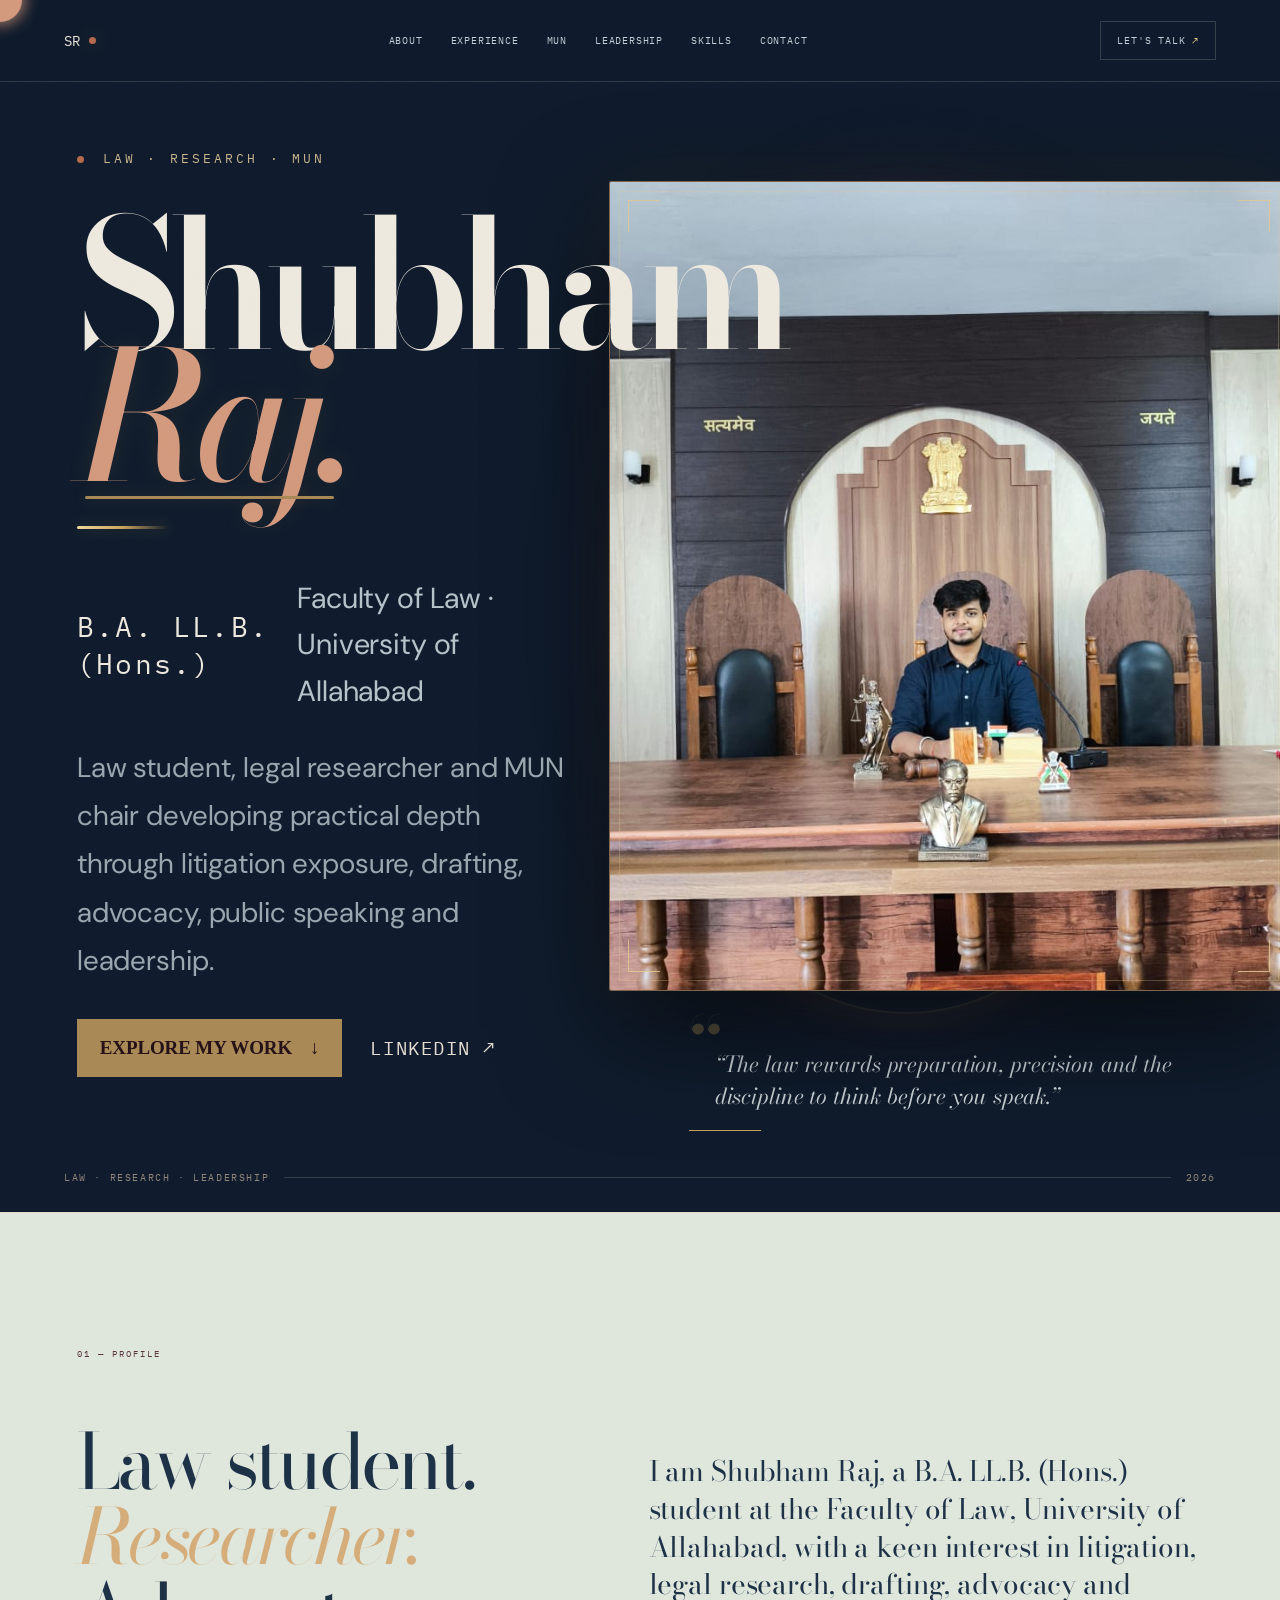
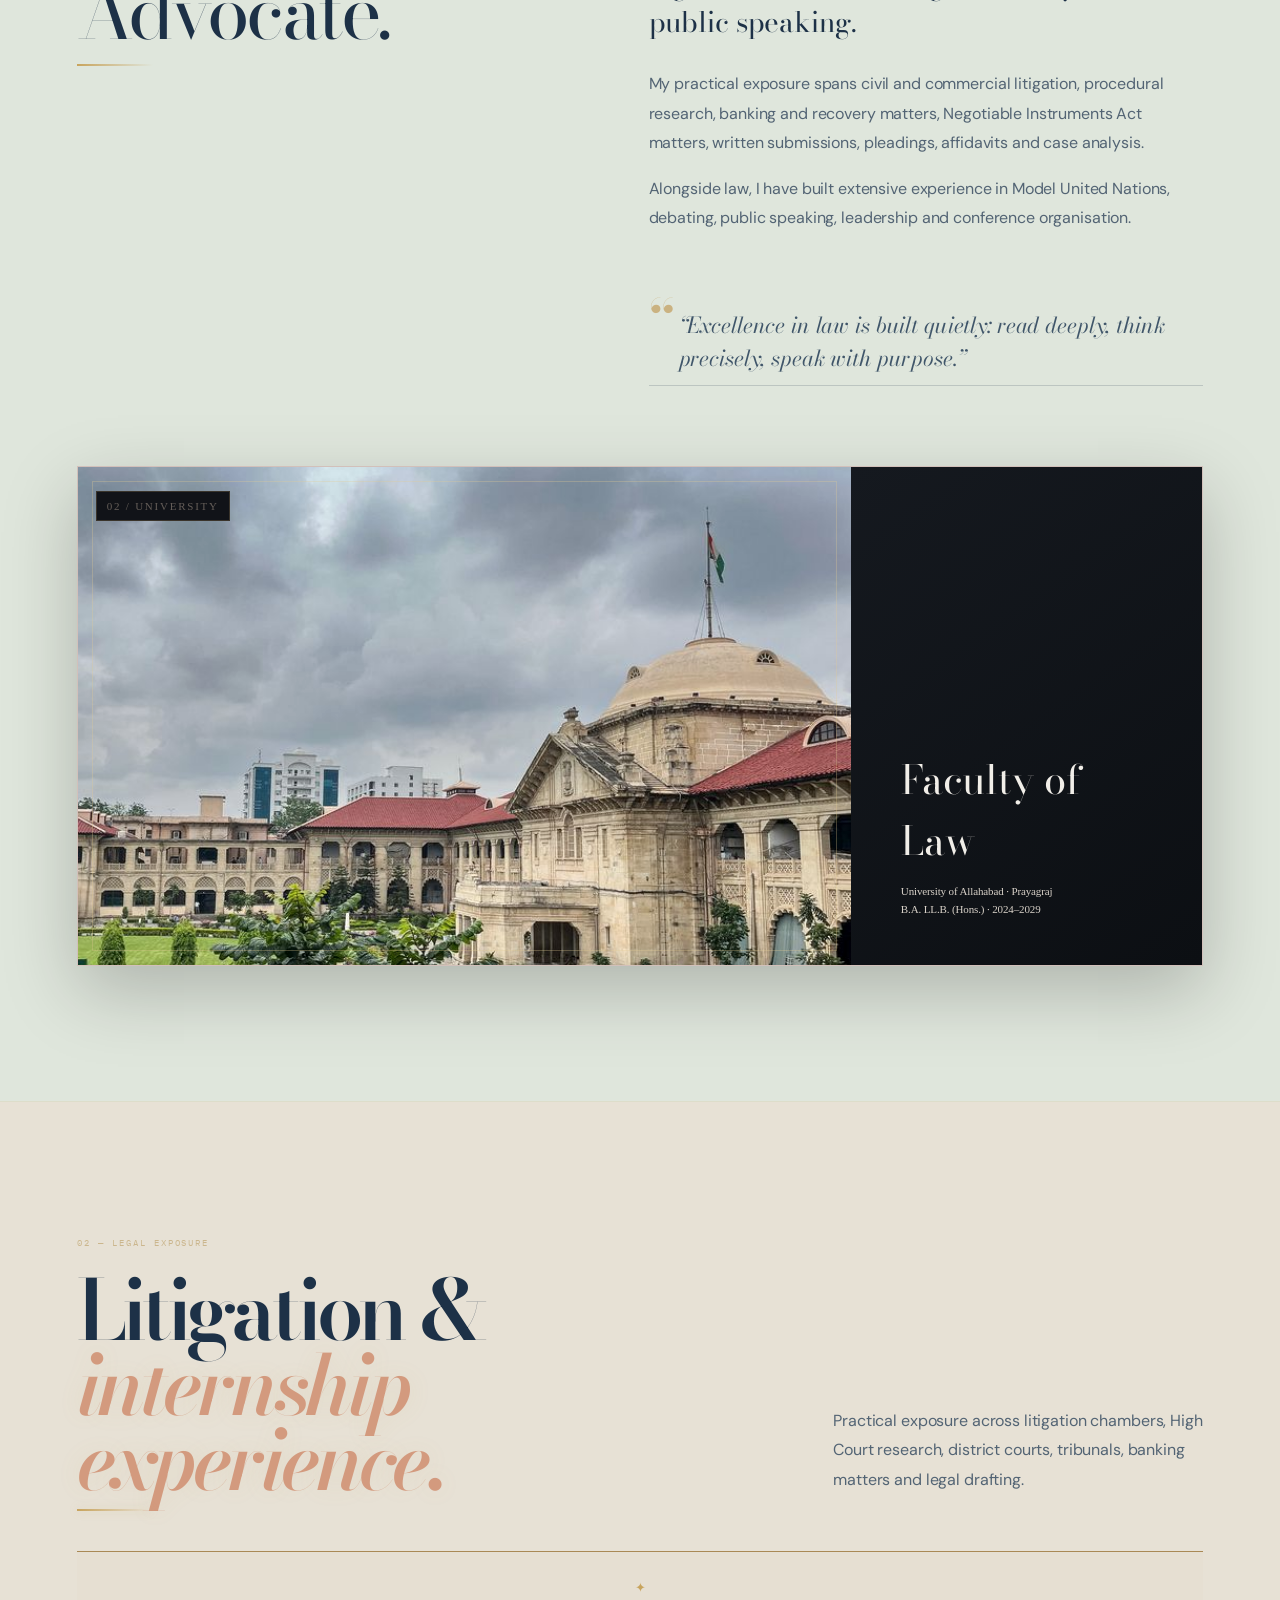
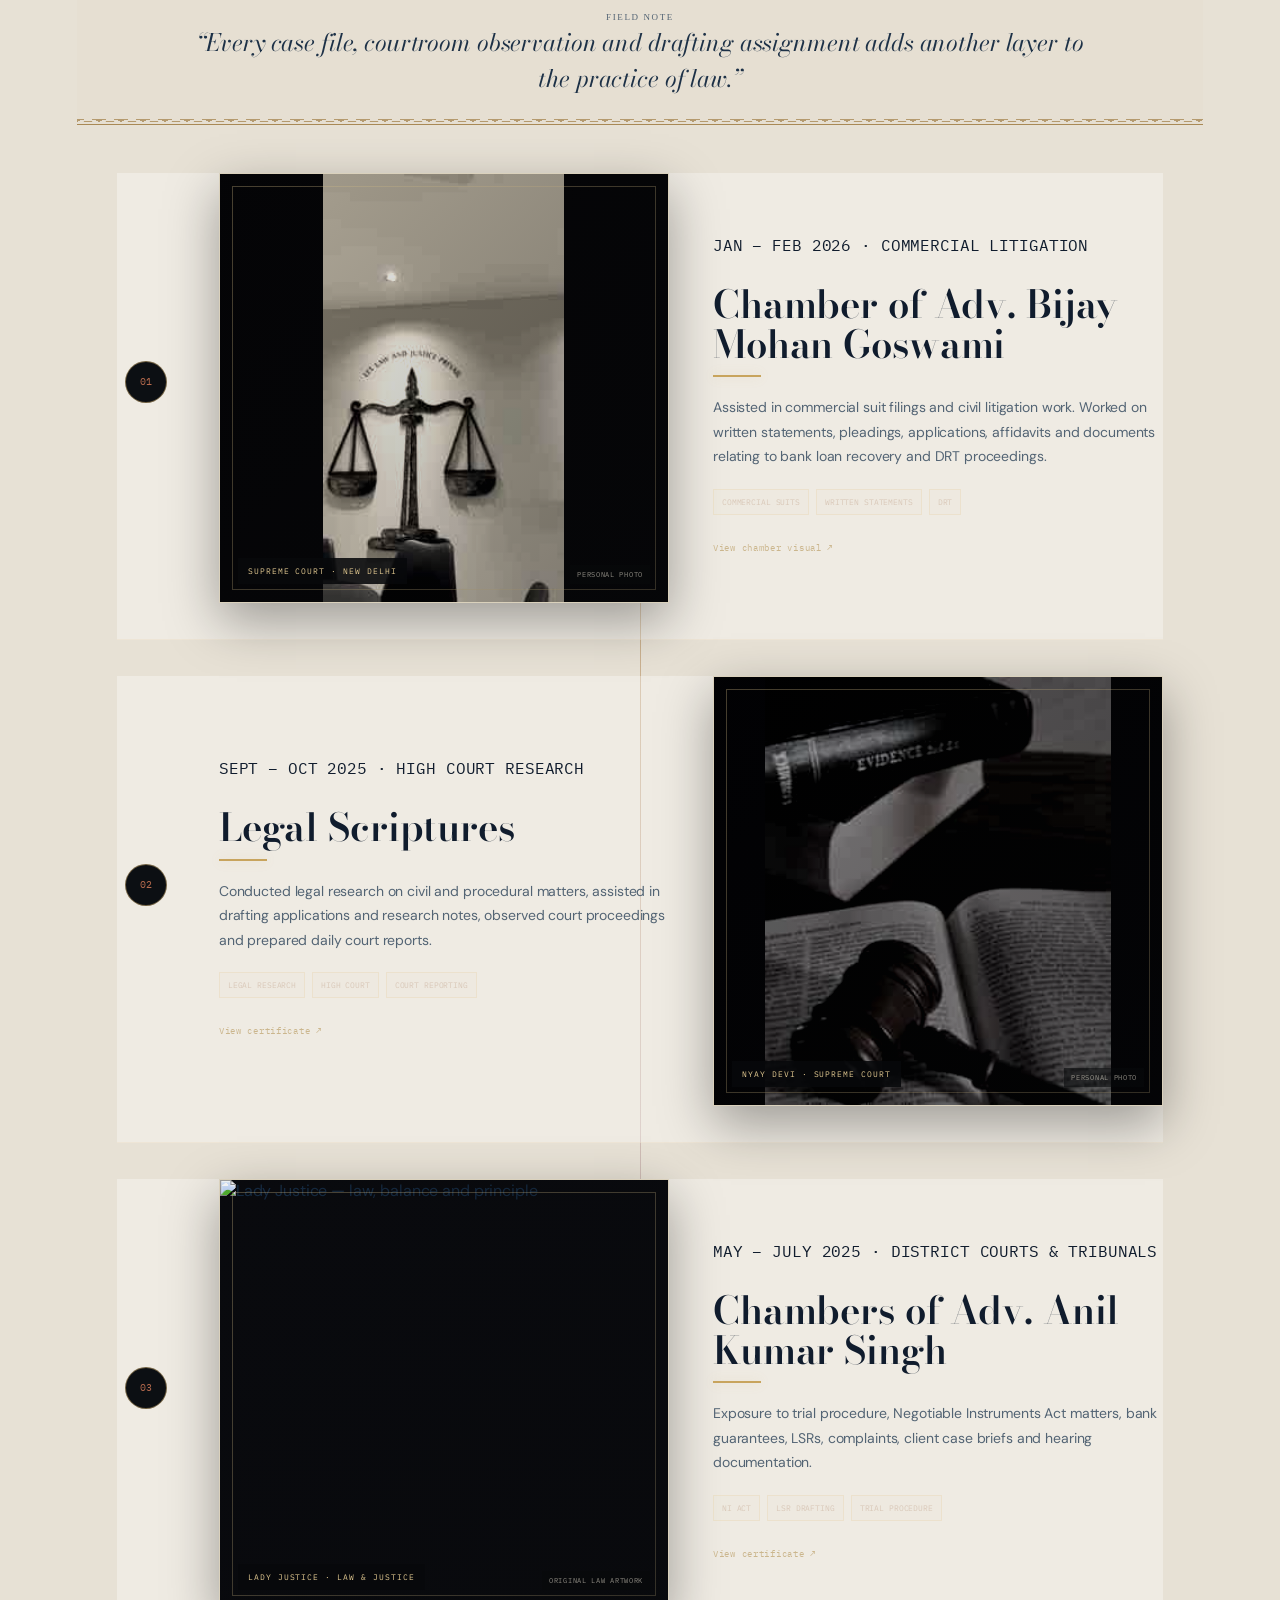
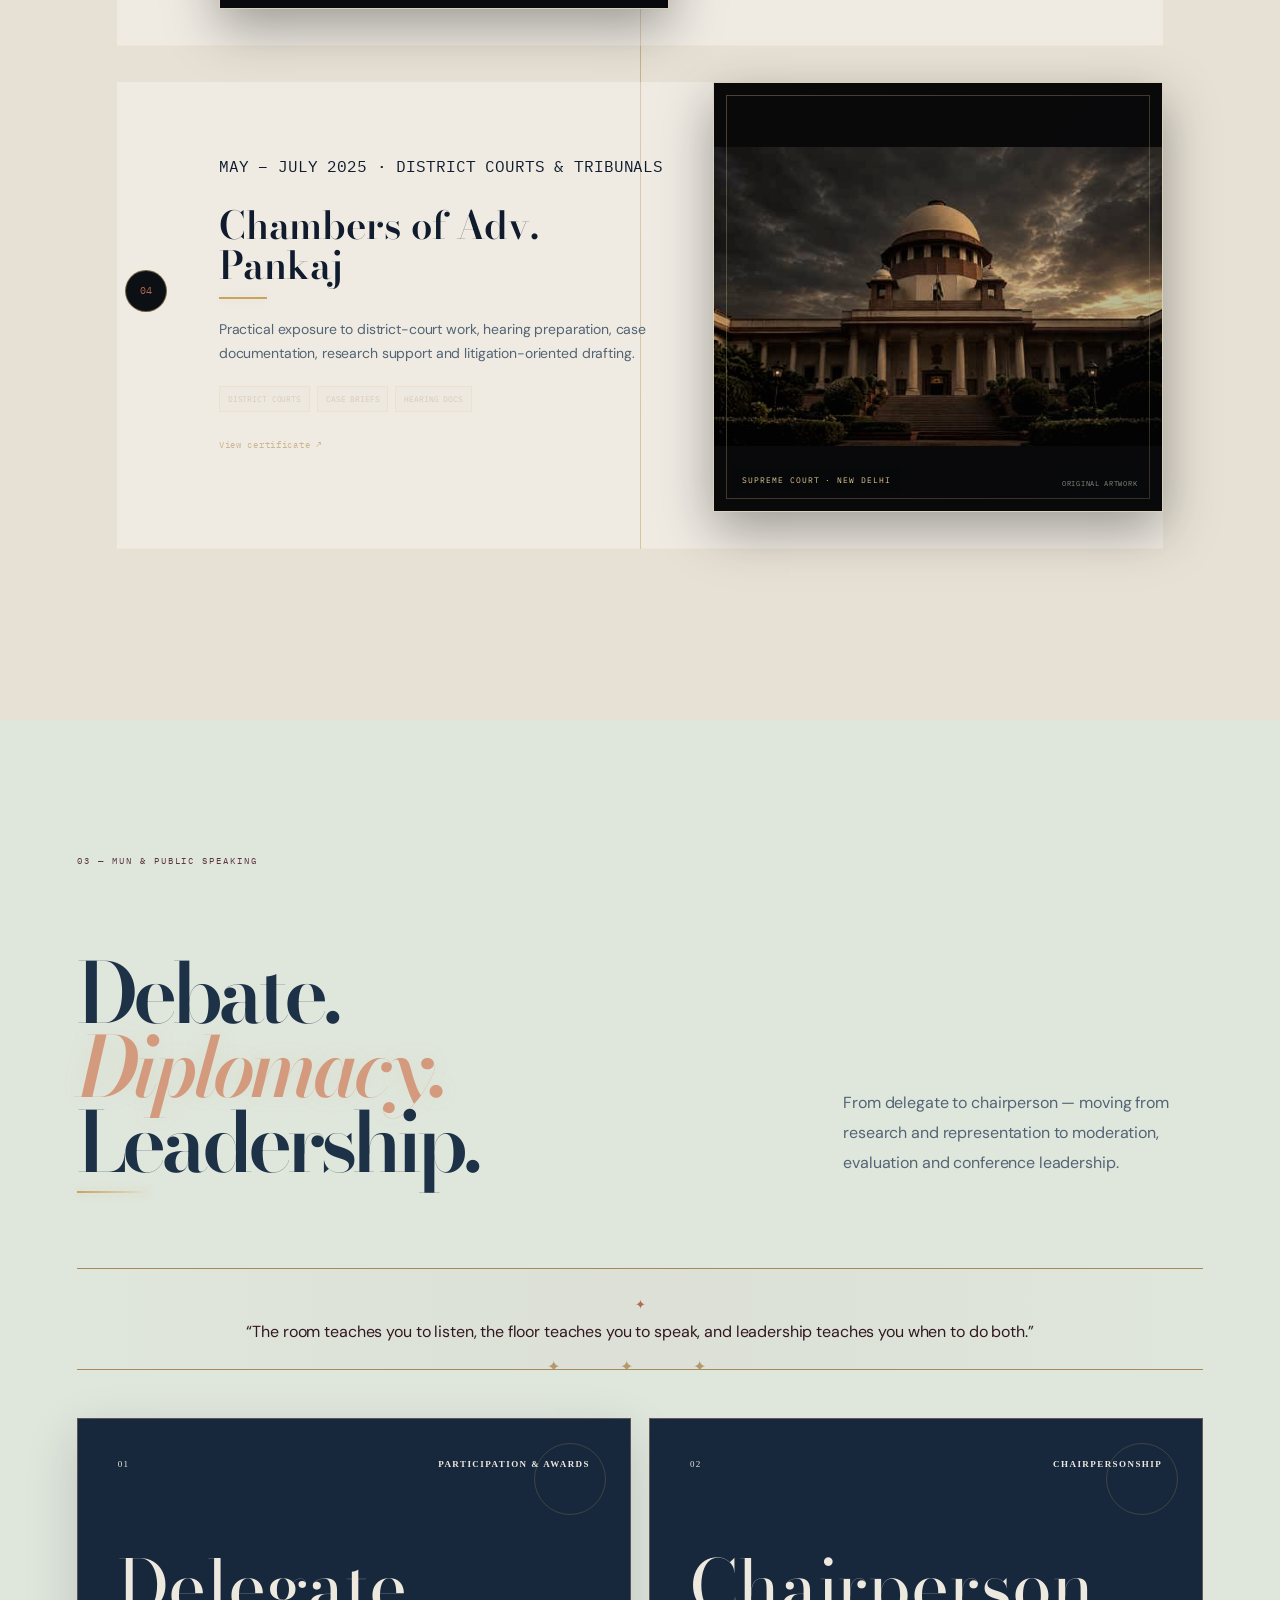
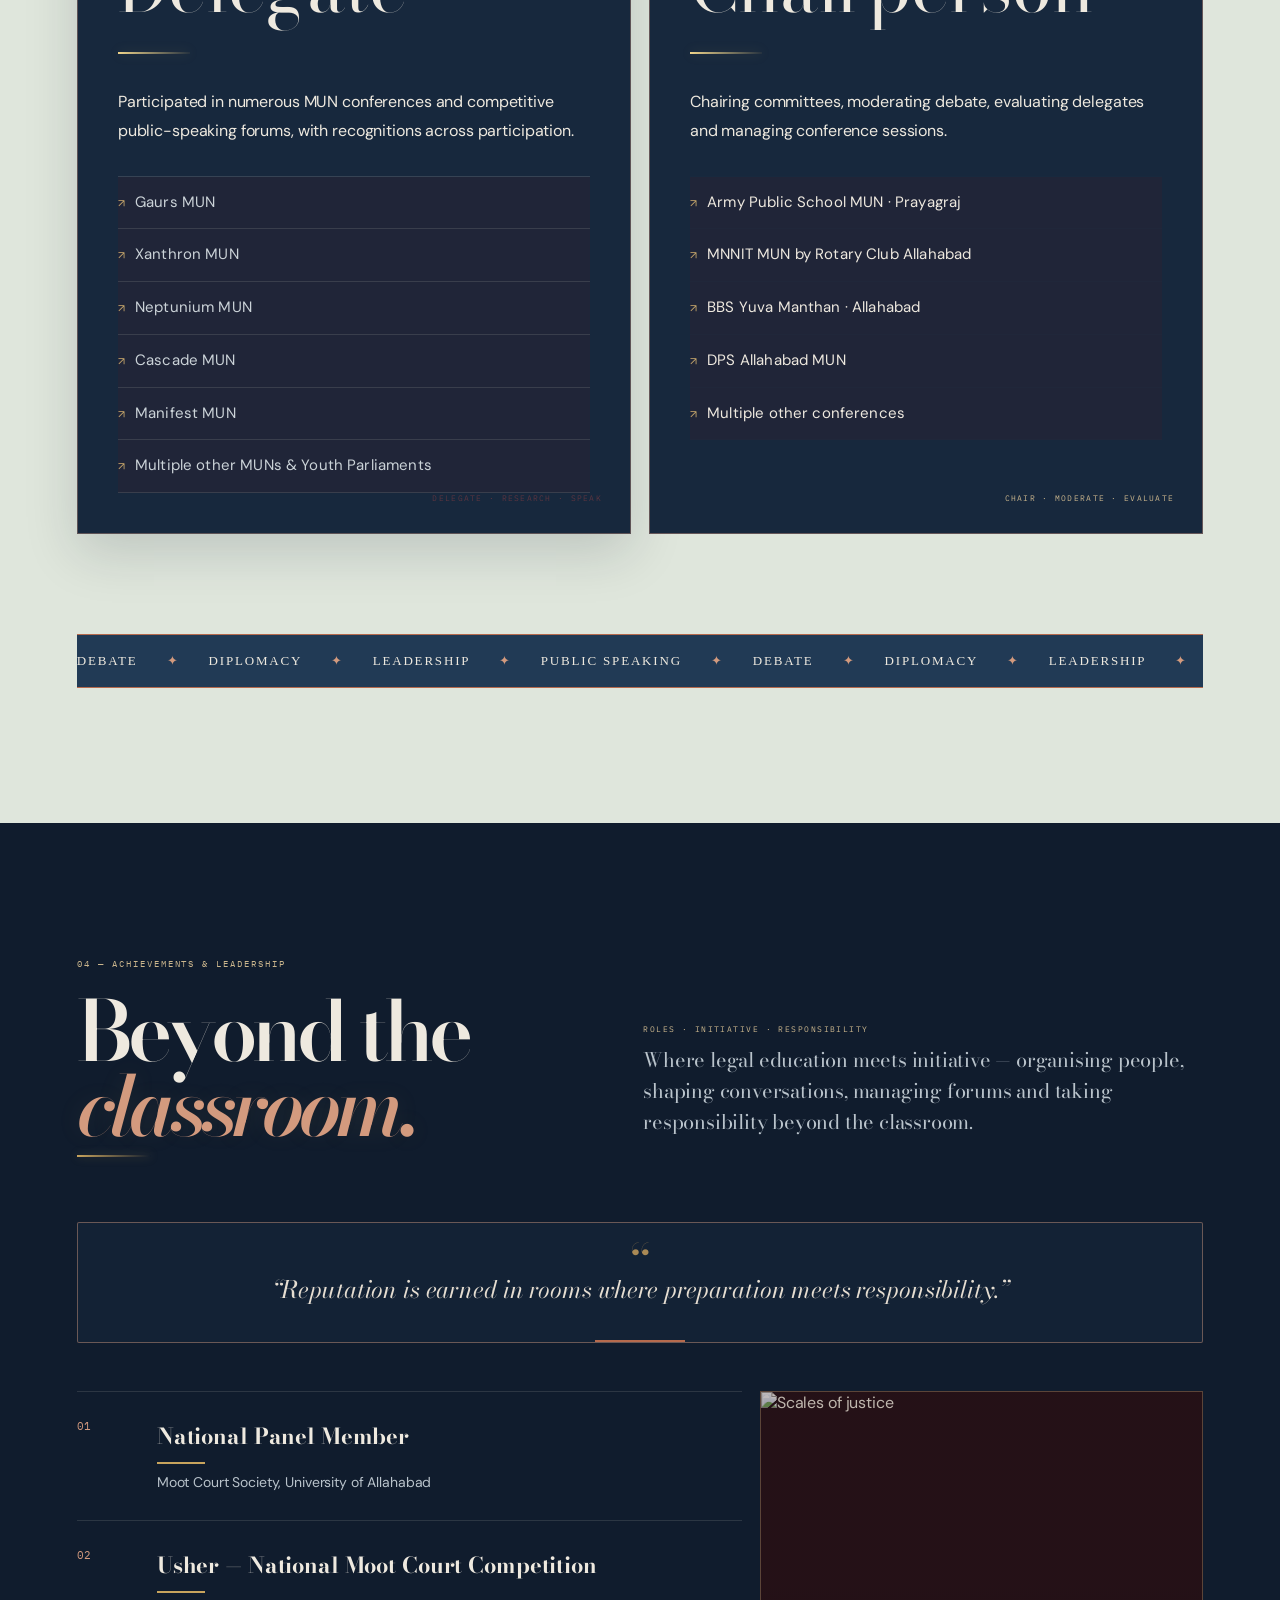
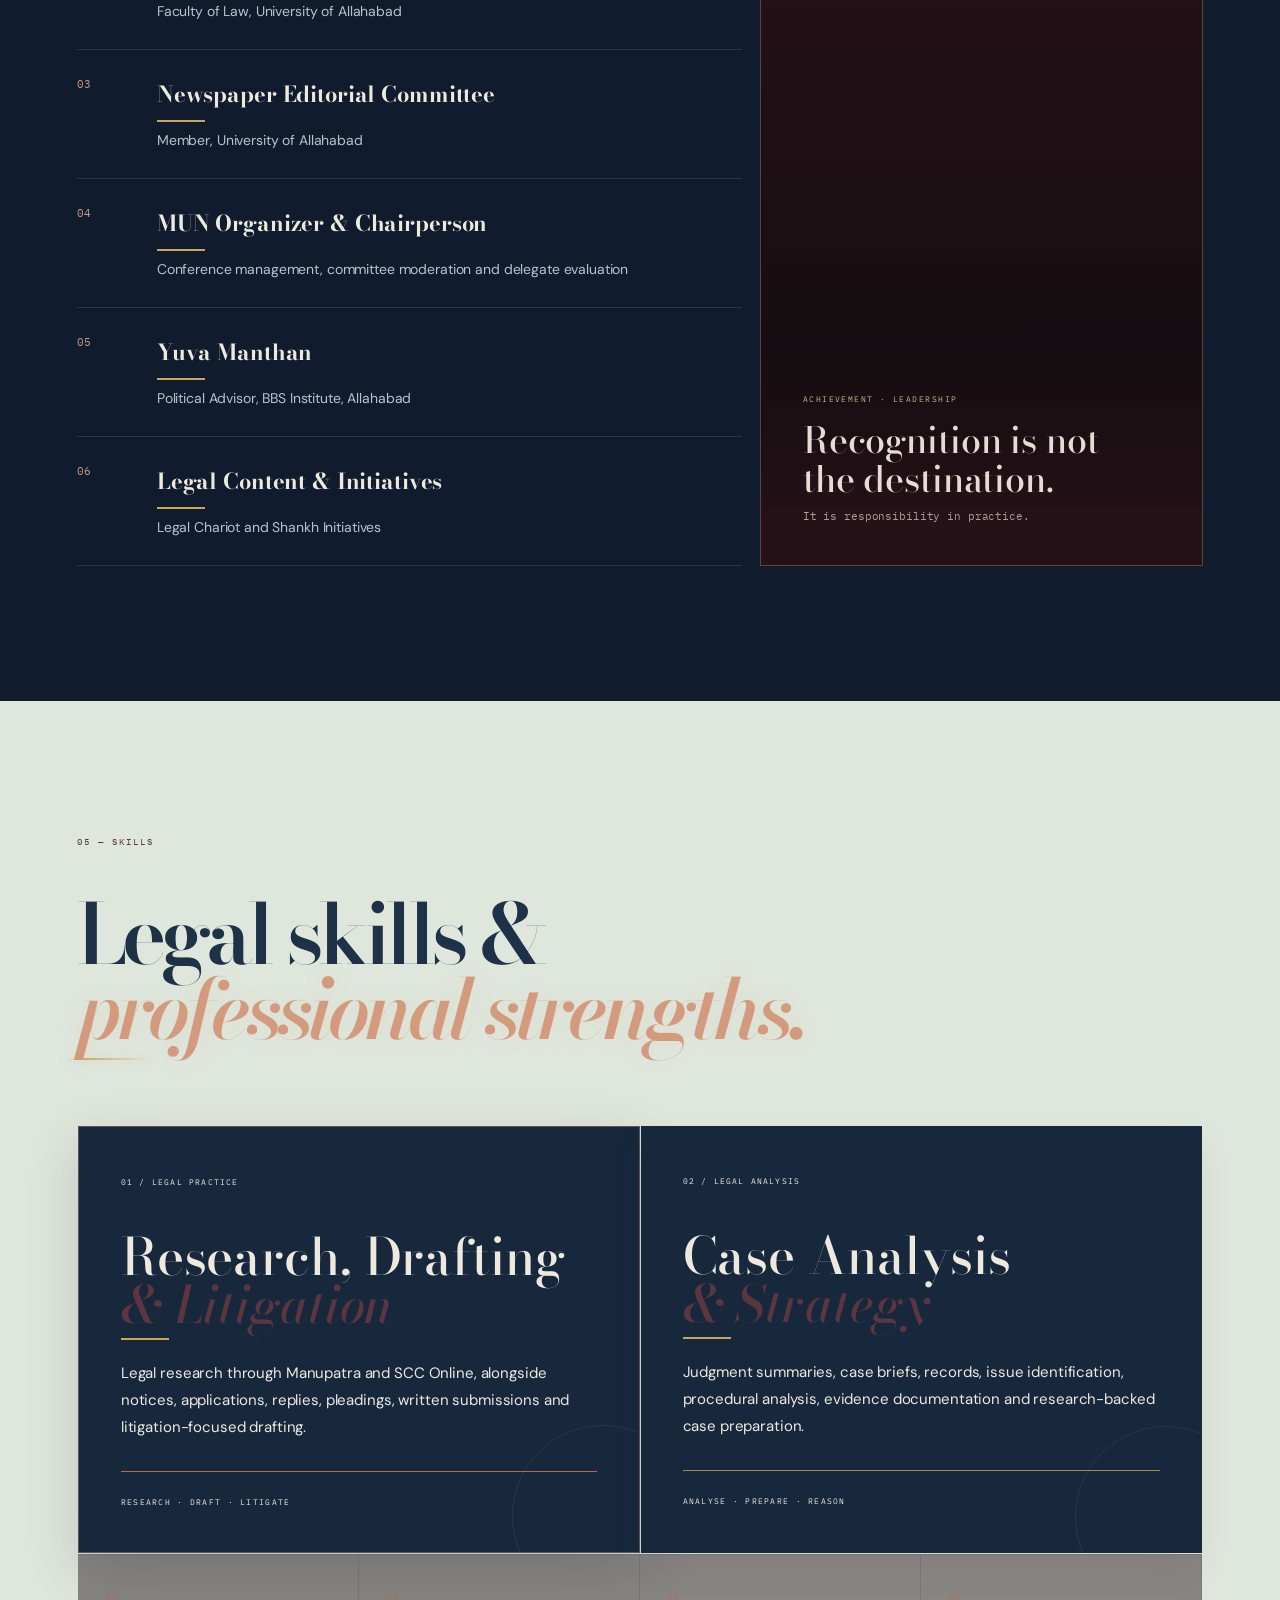
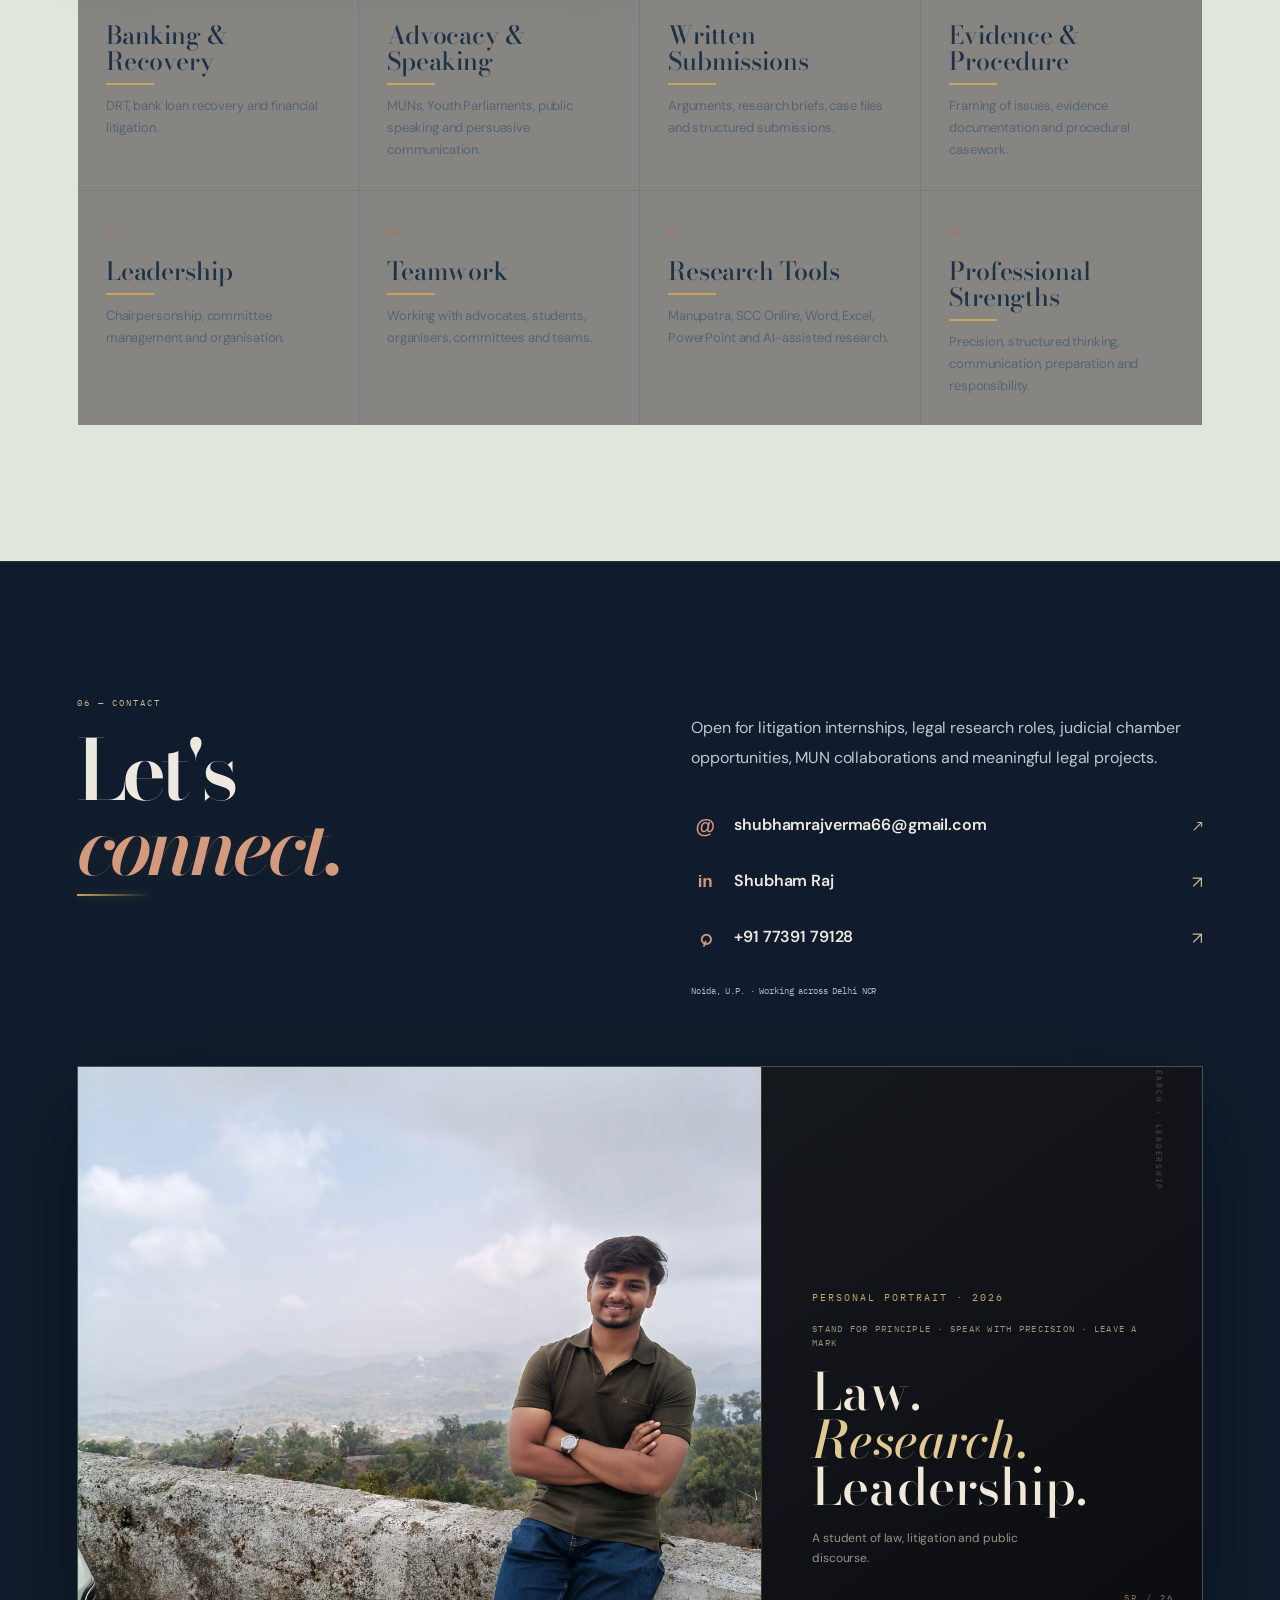
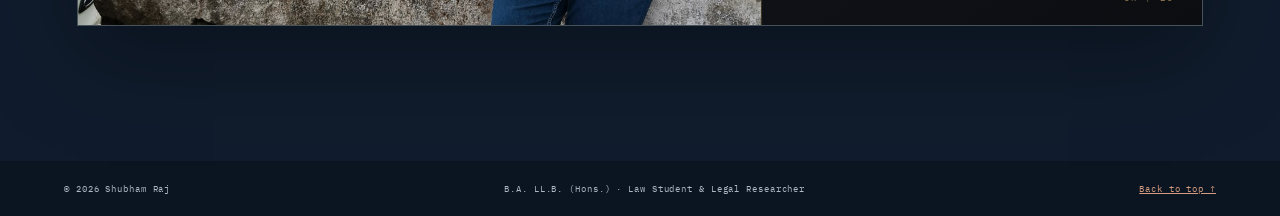
==== commit 38ef14ca: "Reorganize legal skills into premium bento layout" ====
--- a/index.html
+++ b/index.html
@@ -6,7 +6,7 @@
 <title>Shubham Raj — Law · Research · Leadership</title>
 <link rel="preconnect" href="https://fonts.googleapis.com"><link rel="preconnect" href="https://fonts.gstatic.com" crossorigin>
 <link href="https://fonts.googleapis.com/css2?family=Bodoni+Moda:ital,opsz,wght@0,6..96,500;0,6..96,600;0,6..96,700;1,6..96,500;1,6..96,600&family=DM+Sans:wght@400;500;600;700&family=IBM+Plex+Mono:wght@400;500&display=swap" rel="stylesheet">
-<link rel="stylesheet" href="styles.css?v=20260922-17">
+<link rel="stylesheet" href="styles.css?v=20260922-28">
 </head>
 <body>
 <div class="cursor-glow"></div><div class="noise"></div>
@@ -23,7 +23,19 @@
 </div></section>
 <section id="mun" class="mun section-pad section-dark"><div class="section-kicker reveal">03 — MUN & PUBLIC SPEAKING</div><div class="mun-intro reveal"><h2>Debate.<br><em>Diplomacy.</em><br>Leadership.</h2><p>From delegate to chairperson — moving from research and representation to moderation, evaluation and conference leadership.</p></div><div class="section-quote reveal">“The room teaches you to listen, the floor teaches you to speak, and leadership teaches you when to do both.”</div><div class="mun-panels"><div class="mun-panel reveal"><div class="panel-top"><span>01</span><b>PARTICIPATION & AWARDS</b></div><h3>Delegate</h3><p>Participated in numerous MUN conferences and competitive public-speaking forums, with recognitions across participation.</p><div class="mun-list"><span>Gaurs MUN</span><span>Xanthron MUN</span><span>Neptunium MUN</span><span>Cascade MUN</span><span>Manifest MUN</span><span>Multiple other MUNs & Youth Parliaments</span></div></div><div class="mun-panel accent reveal delay-1"><div class="panel-top"><span>02</span><b>CHAIRPERSONSHIP</b></div><h3>Chairperson</h3><p>Chairing committees, moderating debate, evaluating delegates and managing conference sessions.</p><div class="mun-list"><span>Army Public School MUN · Prayagraj</span><span>MNNIT MUN by Rotary Club Allahabad</span><span>BBS Yuva Manthan · Allahabad</span><span>DPS Allahabad MUN</span><span>Multiple other conferences</span></div></div></div><div class="marquee"><div>DEBATE <i>✦</i> DIPLOMACY <i>✦</i> LEADERSHIP <i>✦</i> PUBLIC SPEAKING <i>✦</i> DEBATE <i>✦</i> DIPLOMACY <i>✦</i> LEADERSHIP <i>✦</i></div></section>
 <section id="leadership" class="leadership section-pad"><div class="section-head reveal"><div><div class="section-kicker">04 — ACHIEVEMENTS & LEADERSHIP</div><h2>Beyond the<br><em>classroom.</em></h2></div><p>Where legal education meets initiative — organising people, shaping conversations, managing forums and taking responsibility beyond the classroom.</p></div><div class="leadership-quote reveal">“Reputation is earned in rooms where preparation meets responsibility.”</div><div class="leadership-grid"><div class="lead-list reveal"><div class="lead-item"><span>01</span><div><b>National Panel Member</b><small>Moot Court Society, University of Allahabad</small></div></div><div class="lead-item"><span>02</span><div><b>Usher — National Moot Court Competition</b><small>Faculty of Law, University of Allahabad</small></div></div><div class="lead-item"><span>03</span><div><b>Newspaper Editorial Committee</b><small>Member, University of Allahabad</small></div></div><div class="lead-item"><span>04</span><div><b>MUN Organizer & Chairperson</b><small>Conference management, committee moderation and delegate evaluation</small></div></div><div class="lead-item"><span>05</span><div><b>Yuva Manthan</b><small>Political Advisor, BBS Institute, Allahabad</small></div></div><div class="lead-item"><span>06</span><div><b>Legal Content & Initiatives</b><small>Legal Chariot and Shankh Initiatives</small></div></div></div><div class="trophy reveal delay-1"><img src="https://upload.wikimedia.org/wikipedia/commons/e/e5/Scales_of_justice_%2826415697401%29.jpg" alt="Scales of justice"><div class="trophy-caption"><span>ACHIEVEMENT · LEADERSHIP</span><b>Recognition is not<br>the destination.</b><small>It is responsibility in practice.</small></div></div></div></section>
-<section id="skills" class="skills section-pad section-dark"><div class="section-kicker reveal">05 — SKILLS</div><div class="skills-title reveal"><h2>Legal skills &<br><em>professional strengths.</em></h2></div><div class="skills-bento"><article class="skill-feature reveal"><span>01 / CORE</span><h3>Legal Research<br><em>& Drafting</em></h3><p>Manupatra, SCC Online, legal notices, applications, replies, pleadings, LSRs and structured legal documents.</p><div class="skill-line"></div><b>RESEARCH · DRAFT · VERIFY</b></article><article class="skill-feature dark reveal delay-1"><span>02 / PRACTICE</span><h3>Civil & Commercial<br><em>Litigation</em></h3><p>Commercial suits, civil suits, written statements, plaint-related work, framing of issues and evidence documentation.</p><div class="skill-line"></div><b>CASEWORK · PROCEDURE · COURT</b></article><div class="skill-cluster reveal delay-2"><article><span>03</span><h4>Banking & Recovery</h4><p>DRT, bank loan recovery and financial litigation.</p></article><article><span>04</span><h4>Written Submissions</h4><p>Arguments, research briefs, case files and structured submissions.</p></article><article><span>05</span><h4>Case Analysis</h4><p>Judgment summaries, briefs, records and daily court reporting.</p></article><article><span>06</span><h4>Debating & Speaking</h4><p>MUNs, Youth Parliaments and persuasive communication.</p></article><article><span>07</span><h4>Leadership</h4><p>Chairpersonship, committee management and organisation.</p></article><article><span>08</span><h4>Teamwork</h4><p>Advocates, students, organisers, committees and teams.</p></article><article><span>09</span><h4>Research Tools</h4><p>Manupatra, SCC Online, Word, Excel, PowerPoint and AI-assisted research.</p></article><article><span>10</span><h4>Legal Analysis</h4><p>Issue identification, procedural analysis and case reasoning.</p></article></div></div></section>
+<section id="skills" class="skills section-pad section-dark"><div class="section-kicker reveal">05 — SKILLS</div><div class="skills-title reveal"><h2>Legal skills &<br><em>professional strengths.</em></h2></div><div class="skills-bento">
+<article class="skill-feature reveal"><span>01 / LEGAL PRACTICE</span><h3>Research, Drafting<br><em>& Litigation</em></h3><p>Legal research through Manupatra and SCC Online, alongside notices, applications, replies, pleadings, written submissions and litigation-focused drafting.</p><div class="skill-line"></div><b>RESEARCH · DRAFT · LITIGATE</b></article>
+<article class="skill-feature dark reveal delay-1"><span>02 / LEGAL ANALYSIS</span><h3>Case Analysis<br><em>& Strategy</em></h3><p>Judgment summaries, case briefs, records, issue identification, procedural analysis, evidence documentation and research-backed case preparation.</p><div class="skill-line"></div><b>ANALYSE · PREPARE · REASON</b></article>
+<div class="skill-cluster reveal delay-2">
+<article><span>03</span><h4>Banking & Recovery</h4><p>DRT, bank loan recovery and financial litigation.</p></article>
+<article><span>04</span><h4>Advocacy & Speaking</h4><p>MUNs, Youth Parliaments, public speaking and persuasive communication.</p></article>
+<article><span>05</span><h4>Written Submissions</h4><p>Arguments, research briefs, case files and structured submissions.</p></article>
+<article><span>06</span><h4>Evidence & Procedure</h4><p>Framing of issues, evidence documentation and procedural casework.</p></article>
+<article><span>07</span><h4>Leadership</h4><p>Chairpersonship, committee management and organisation.</p></article>
+<article><span>08</span><h4>Teamwork</h4><p>Working with advocates, students, organisers, committees and teams.</p></article>
+<article><span>09</span><h4>Research Tools</h4><p>Manupatra, SCC Online, Word, Excel, PowerPoint and AI-assisted research.</p></article>
+<article><span>10</span><h4>Professional Strengths</h4><p>Precision, structured thinking, communication, preparation and responsibility.</p></article>
+</div></div></section>
 <section id="contact" class="contact section-pad"><div class="contact-grid reveal"><div><div class="section-kicker">06 — CONTACT</div><h2>Let's<br><em>connect.</em></h2></div><div class="contact-copy"><p>Open for litigation internships, legal research roles, judicial chamber opportunities, MUN collaborations and meaningful legal projects.</p><div class="contact-methods"><a class="contact-method email" href="mailto:shubhamrajverma66@gmail.com"><span class="contact-logo" aria-hidden="true">@</span><span class="contact-label">shubhamrajverma66@gmail.com</span><b>↗</b></a><a class="contact-method" href="https://www.linkedin.com/in/shubham-raj-verma-060a69342" target="_blank" rel="noreferrer"><span class="contact-logo linkedin-logo" aria-hidden="true">in</span><span class="contact-label">Shubham Raj</span><b>↗</b></a><a class="contact-method phone-method" href="tel:+917739179128"><span class="contact-logo phone-logo" aria-hidden="true">⌕</span><span class="contact-label">+91 77391 79128</span><b>↗</b></a></div><div class="contact-meta"><span>Noida, U.P. · Working across Delhi NCR</span></div></div></div><div class="footer-photo reveal"><div class="footer-photo-image"><img src="assets/IMG-20260618-WA0097.jpg" alt="Shubham Raj"></div><div class="footer-photo-copy"><span class="photo-kicker">PERSONAL PORTRAIT · 2026</span><div class="closing-motto">STAND FOR PRINCIPLE · SPEAK WITH PRECISION · LEAVE A MARK</div><strong>Law.<br><em>Research.</em><br>Leadership.</strong><span class="photo-note">A student of law, litigation and public discourse.</span></div></div></section>
-</main><footer><span>© 2026 Shubham Raj</span><span>B.A. LL.B. (Hons.) · Law Student & Legal Researcher</span><a href="#top">Back to top ↑</a></footer><script src="script.js?v=20260922-17"></script>
+</main><footer><span>© 2026 Shubham Raj</span><span>B.A. LL.B. (Hons.) · Law Student & Legal Researcher</span><a href="#top">Back to top ↑</a></footer><script src="script.js?v=20260922-28"></script>
 </body></html>
--- a/styles.css
+++ b/styles.css
@@ -998,61 +998,1539 @@
   top:50%!important;
   bottom:auto!important;
   animation-name:revolveMun!important;
-
-/* ===== 2026.09.22 — INTERNSHIP NAME CONTRAST + UNIVERSITY TEXT ===== */
-/* Give every internship title a clearly readable dark treatment on a light editorial panel. */
-.internship-content{
-  background:linear-gradient(145deg,#eee7da,#e6ddce)!important;
-  border:1px solid rgba(198,166,107,.24)!important;
-  padding:30px 28px!important;
-  box-shadow:0 18px 45px rgba(0,0,0,.12)!important;
-}
-.internship-content h3{
-  color:#17191c!important;
+}
+@keyframes revolveResearch{
+  0%{transform:translate(-50%,-50%) translate(0,-265px)}
+  12.5%{transform:translate(-50%,-50%) translate(155px,-215px)}
+  25%{transform:translate(-50%,-50%) translate(255px,-35px)}
+  37.5%{transform:translate(-50%,-50%) translate(220px,165px)}
+  50%{transform:translate(-50%,-50%) translate(0,265px)}
+  62.5%{transform:translate(-50%,-50%) translate(-220px,165px)}
+  75%{transform:translate(-50%,-50%) translate(-255px,-35px)}
+  87.5%{transform:translate(-50%,-50%) translate(-155px,-215px)}
+  100%{transform:translate(-50%,-50%) translate(0,-265px)}
+}
+@keyframes revolveMun{
+  0%{transform:translate(-50%,-50%) translate(0,265px)}
+  12.5%{transform:translate(-50%,-50%) translate(-220px,165px)}
+  25%{transform:translate(-50%,-50%) translate(-255px,-35px)}
+  37.5%{transform:translate(-50%,-50%) translate(-155px,-215px)}
+  50%{transform:translate(-50%,-50%) translate(0,-265px)}
+  62.5%{transform:translate(-50%,-50%) translate(155px,-215px)}
+  75%{transform:translate(-50%,-50%) translate(255px,-35px)}
+  87.5%{transform:translate(-50%,-50%) translate(220px,165px)}
+  100%{transform:translate(-50%,-50%) translate(0,265px)}
+}
+.card-one:before,.card-two:before{
+  transform:none!important;
+  animation:none!important;
+}
+
+@media(max-width:900px){
+  .hero-visual{height:680px!important}
+  .hero-frame{width:370px!important;height:540px!important;max-width:82vw!important}
+  .card-one,.card-two{font-size:11px!important}
+  @keyframes revolveResearch{
+    0%{transform:translate(-50%,-50%) translate(0,-225px)}
+    25%{transform:translate(-50%,-50%) translate(215px,0)}
+    50%{transform:translate(-50%,-50%) translate(0,225px)}
+    75%{transform:translate(-50%,-50%) translate(-215px,0)}
+    100%{transform:translate(-50%,-50%) translate(0,-225px)}
+  }
+  @keyframes revolveMun{
+    0%{transform:translate(-50%,-50%) translate(0,225px)}
+    25%{transform:translate(-50%,-50%) translate(-215px,0)}
+    50%{transform:translate(-50%,-50%) translate(0,-225px)}
+    75%{transform:translate(-50%,-50%) translate(215px,0)}
+    100%{transform:translate(-50%,-50%) translate(0,225px)}
+  }
+}
+@media(max-width:560px){
+  .hero-visual{height:590px!important}
+  .hero-frame{width:315px!important;height:470px!important;max-width:86vw!important}
+  .card-one,.card-two{min-width:132px!important;padding:13px 15px!important}
+  @keyframes revolveResearch{
+    0%{transform:translate(-50%,-50%) translate(0,-185px)}
+    25%{transform:translate(-50%,-50%) translate(145px,0)}
+    50%{transform:translate(-50%,-50%) translate(0,185px)}
+    75%{transform:translate(-50%,-50%) translate(-145px,0)}
+    100%{transform:translate(-50%,-50%) translate(0,-185px)}
+  }
+  @keyframes revolveMun{
+    0%{transform:translate(-50%,-50%) translate(0,185px)}
+    25%{transform:translate(-50%,-50%) translate(-145px,0)}
+    50%{transform:translate(-50%,-50%) translate(0,-185px)}
+    75%{transform:translate(-50%,-50%) translate(145px,0)}
+    100%{transform:translate(-50%,-50%) translate(0,185px)}
+  }
+}
+
+
+/* ===== HERO SCALE PASS: BIGGER FRAME + PHOTO + READABLE IDENTITY ===== */
+.hero-frame{
+  width:min(540px,68%)!important;
+  height:min(720px,92%)!important;
+  border-width:1px!important;
+}
+.hero-frame img{
+  width:100%!important;
+  height:100%!important;
+  object-fit:contain!important;
+  object-position:center!important;
+}
+.hero-copy h1{
+  font-size:clamp(58px,7vw,104px)!important;
+  line-height:.92!important;
+  letter-spacing:-.045em!important;
+}
+.hero-copy .hero-sub,
+.hero-copy .subtitle,
+.hero-copy .hero-meta{
+  font-size:18px!important;
+  line-height:1.55!important;
+}
+.hero-copy p{
+  font-size:17px!important;
+  line-height:1.75!important;
+}
+.hero-copy .eyebrow,
+.hero-copy .kicker{
+  font-size:13px!important;
+  letter-spacing:.24em!important;
+}
+.hero-copy .hero-links,
+.hero-copy .hero-actions{
+  font-size:15px!important;
+}
+@media(max-width:900px){
+  .hero-frame{width:430px!important;height:610px!important;max-width:78vw!important}
+  .hero-copy h1{font-size:clamp(52px,9vw,78px)!important}
+  .hero-copy .hero-sub,.hero-copy .subtitle,.hero-copy .hero-meta{font-size:16px!important}
+  .hero-copy p{font-size:15px!important}
+}
+@media(max-width:560px){
+  .hero-frame{width:350px!important;height:520px!important;max-width:88vw!important}
+  .hero-copy h1{font-size:52px!important}
+  .hero-copy .hero-sub,.hero-copy .subtitle,.hero-copy .hero-meta{font-size:15px!important;line-height:1.5!important}
+  .hero-copy p{font-size:14px!important;line-height:1.65!important}
+}
+
+
+/* ===== HERO DEFINITIVE OVERRIDE ===== */
+.hero.section-pad{
+  grid-template-columns:minmax(0,0.92fr) minmax(0,1.08fr)!important;
+  gap:2vw!important;
+}
+.hero-copy{
+  max-width:760px!important;
+}
+.hero-copy h1{
+  font-family:'Bodoni Moda',Georgia,serif!important;
+  font-size:clamp(100px,11vw,178px)!important;
+  line-height:.78!important;
+  letter-spacing:-.07em!important;
+  margin:28px 0 34px!important;
+}
+.hero-copy .hero-meta{
+  display:flex!important;
+  align-items:center!important;
+  gap:22px!important;
+  font-size:20px!important;
+  line-height:1.45!important;
+}
+.hero-copy .hero-meta strong{
+  font-size:16px!important;
+  letter-spacing:.08em!important;
+}
+.hero-copy .hero-meta span{
+  font-size:17px!important;
+}
+.hero-copy .hero-lede{
+  max-width:650px!important;
+  font-size:19px!important;
+  line-height:1.8!important;
+  margin:30px 0!important;
+}
+.hero-visual{
+  height:790px!important;
+  min-height:790px!important;
+}
+.hero-frame{
+  width:600px!important;
+  height:750px!important;
+  max-width:none!important;
+  max-height:none!important;
+}
+.hero-frame img{
+  width:100%!important;
+  height:100%!important;
+  object-fit:contain!important;
+  padding:0!important;
+}
+@media(max-width:1100px){
+  .hero-frame{width:500px!important;height:670px!important}
+  .hero-visual{height:720px!important;min-height:720px!important}
+  .hero-copy h1{font-size:clamp(82px,10vw,135px)!important}
+}
+@media(max-width:900px){
+  .hero.section-pad{
+    grid-template-columns:1fr!important;
+  }
+  .hero-copy h1{font-size:clamp(76px,14vw,120px)!important}
+  .hero-copy .hero-meta{font-size:18px!important}
+  .hero-copy .hero-meta strong{font-size:15px!important}
+  .hero-copy .hero-meta span{font-size:16px!important}
+  .hero-copy .hero-lede{font-size:17px!important}
+  .hero-visual{height:700px!important;min-height:700px!important}
+  .hero-frame{width:500px!important;height:650px!important;max-width:82vw!important}
+}
+@media(max-width:560px){
+  .hero-copy h1{
+    font-size:64px!important;
+    line-height:.84!important;
+    margin:22px 0 28px!important;
+  }
+  .hero-copy .hero-meta{
+    display:block!important;
+    font-size:16px!important;
+    line-height:1.5!important;
+  }
+  .hero-copy .hero-meta strong,
+  .hero-copy .hero-meta span{
+    display:block!important;
+    font-size:15px!important;
+  }
+  .hero-copy .hero-meta span{margin-top:4px!important}
+  .hero-copy .hero-lede{font-size:15px!important;line-height:1.7!important}
+  .hero-visual{height:610px!important;min-height:610px!important}
+  .hero-frame{width:370px!important;height:540px!important;max-width:88vw!important}
+}
+
+
+/* ===== HERO FINAL SCALE + CALM REVOLUTION ===== */
+.hero-copy h1{
+  font-size:clamp(125px,14vw,215px)!important;
+  line-height:.74!important;
+  margin:34px 0 42px!important;
+}
+.hero-copy .hero-meta{
+  font-size:23px!important;
+  line-height:1.55!important;
+}
+.hero-copy .hero-meta strong{font-size:19px!important}
+.hero-copy .hero-meta span{font-size:20px!important}
+.hero-copy .hero-lede{
+  font-size:21px!important;
+  line-height:1.82!important;
+  max-width:700px!important;
+}
+.hero-visual{
+  height:850px!important;
+  min-height:850px!important;
+}
+.hero-frame{
+  width:680px!important;
+  height:810px!important;
+  max-width:none!important;
+}
+.hero-frame img{
+  width:100%!important;height:100%!important;
+  object-fit:contain!important;
+}
+
+/* Revolution = slow orbital movement; boxes themselves NEVER rotate. */
+.card-one,.card-two{
+  animation-duration:18s!important;
+  animation-timing-function:linear!important;
+  animation-iteration-count:infinite!important;
+}
+.card-one:before,.card-two:before{
+  display:none!important;
+  content:none!important;
+  border:0!important;
+  box-shadow:none!important;
+  animation:none!important;
+}
+
+/* Keep the cards visually clean: no circular pseudo-element around them. */
+.card-one,.card-two{
+  border-radius:3px!important;
+}
+
+/* Desktop orbital radius */
+@media(min-width:1101px){
+  @keyframes revolveResearch{
+    0%{transform:translate(-50%,-50%) translate(0,-285px)}
+    25%{transform:translate(-50%,-50%) translate(285px,0)}
+    50%{transform:translate(-50%,-50%) translate(0,285px)}
+    75%{transform:translate(-50%,-50%) translate(-285px,0)}
+    100%{transform:translate(-50%,-50%) translate(0,-285px)}
+  }
+  @keyframes revolveMun{
+    0%{transform:translate(-50%,-50%) translate(0,285px)}
+    25%{transform:translate(-50%,-50%) translate(-285px,0)}
+    50%{transform:translate(-50%,-50%) translate(0,-285px)}
+    75%{transform:translate(-50%,-50%) translate(285px,0)}
+    100%{transform:translate(-50%,-50%) translate(0,285px)}
+  }
+}
+@media(max-width:1100px){
+  .hero-copy h1{font-size:clamp(100px,13vw,165px)!important}
+  .hero-visual{height:760px!important;min-height:760px!important}
+  .hero-frame{width:570px!important;height:700px!important}
+}
+@media(max-width:900px){
+  .hero-copy h1{font-size:clamp(86px,15vw,135px)!important}
+  .hero-copy .hero-meta{font-size:20px!important}
+  .hero-copy .hero-meta strong{font-size:17px!important}
+  .hero-copy .hero-meta span{font-size:18px!important}
+  .hero-copy .hero-lede{font-size:18px!important}
+  .hero-visual{height:720px!important;min-height:720px!important}
+  .hero-frame{width:540px!important;height:680px!important;max-width:88vw!important}
+}
+@media(max-width:560px){
+  .hero-copy h1{
+    font-size:76px!important;
+    line-height:.8!important;
+    margin:24px 0 32px!important;
+  }
+  .hero-copy .hero-meta{font-size:18px!important}
+  .hero-copy .hero-meta strong{font-size:16px!important}
+  .hero-copy .hero-meta span{font-size:17px!important}
+  .hero-copy .hero-lede{font-size:16px!important;line-height:1.75!important}
+  .hero-visual{height:650px!important;min-height:650px!important}
+  .hero-frame{width:420px!important;height:590px!important;max-width:92vw!important}
+}
+
+
+/* ===== FINAL FLOATING CARD REVOLUTION — CLEAN + SLOW ===== */
+.floating-card.card-one,
+.floating-card.card-two{
+  will-change:transform!important;
+  transform-origin:center center!important;
+  animation-duration:30s!important;
+  animation-timing-function:linear!important;
+  animation-iteration-count:infinite!important;
+}
+
+/* Remove the circular orbit/ring around the labels completely. */
+.floating-card.card-one:before,
+.floating-card.card-two:before,
+.floating-card.card-one:after,
+.floating-card.card-two:after{
+  display:none!important;
+  content:none!important;
+  width:0!important;
+  height:0!important;
+  border:0!important;
+  box-shadow:none!important;
+  animation:none!important;
+}
+
+/* Keep the labels themselves upright while their position revolves slowly. */
+.floating-card.card-one small,
+.floating-card.card-two small{
+  animation:none!important;
+}
+
+@media(min-width:1101px){
+  .floating-card.card-one{
+    left:50%!important;
+    top:50%!important;
+    right:auto!important;
+    bottom:auto!important;
+    animation-name:revolveResearch!important;
+    animation-duration:30s!important;
+  }
+  .floating-card.card-two{
+    left:50%!important;
+    top:50%!important;
+    right:auto!important;
+    bottom:auto!important;
+    animation-name:revolveMun!important;
+    animation-duration:30s!important;
+  }
+}
+
+
+/* ===== FINAL HERO CARD SPACING + SCALE ===== */
+@media(min-width:1101px){
+  .floating-card.card-one{
+    animation-duration:55s!important;
+  }
+  .floating-card.card-two{
+    animation-duration:55s!important;
+  }
+
+  /* Keep both cards on a wider orbit so they stay clear of the portrait. */
+  @keyframes revolveResearch{
+    0%{transform:translate(-50%,-50%) translate(0,-390px)}
+    25%{transform:translate(-50%,-50%) translate(390px,0)}
+    50%{transform:translate(-50%,-50%) translate(0,390px)}
+    75%{transform:translate(-50%,-50%) translate(-390px,0)}
+    100%{transform:translate(-50%,-50%) translate(0,-390px)}
+  }
+  @keyframes revolveMun{
+    0%{transform:translate(-50%,-50%) translate(0,390px)}
+    25%{transform:translate(-50%,-50%) translate(-390px,0)}
+    50%{transform:translate(-50%,-50%) translate(0,-390px)}
+    75%{transform:translate(-50%,-50%) translate(390px,0)}
+    100%{transform:translate(-50%,-50%) translate(0,390px)}
+  }
+
+  /* Cards sit behind the photo layer; never cover the portrait. */
+  .hero-frame{
+    position:relative!important;
+    z-index:10!important;
+  }
+  .floating-card{
+    z-index:3!important;
+  }
+}
+
+.hero-copy .hero-meta{
+  font-size:27px!important;
+  line-height:1.65!important;
+}
+.hero-copy .hero-meta strong{
+  font-size:23px!important;
+}
+.hero-copy .hero-meta span{
+  font-size:24px!important;
+}
+.hero-copy .hero-lede{
+  font-size:24px!important;
+  line-height:1.85!important;
+  max-width:760px!important;
+}
+.hero-copy .hero-signal{
+  font-size:18px!important;
+}
+@media(max-width:900px){
+  .hero-copy .hero-meta{font-size:22px!important}
+  .hero-copy .hero-meta strong{font-size:19px!important}
+  .hero-copy .hero-meta span{font-size:20px!important}
+  .hero-copy .hero-lede{font-size:19px!important}
+}
+@media(max-width:560px){
+  .hero-copy .hero-meta{font-size:19px!important}
+  .hero-copy .hero-meta strong{font-size:17px!important}
+  .hero-copy .hero-meta span{font-size:18px!important}
+  .hero-copy .hero-lede{font-size:17px!important}
+}
+
+
+/* ===== HERO FINAL: CARDS OUTSIDE PHOTO + LARGE COPY ===== */
+@media(min-width:1101px){
+  /* Revolve around the OUTSIDE perimeter of the portrait, not through it. */
+  @keyframes revolveResearch{
+    0%{transform:translate(-50%,-50%) translate(0,-470px)}
+    12.5%{transform:translate(-50%,-50%) translate(430px,-470px)}
+    25%{transform:translate(-50%,-50%) translate(430px,0)}
+    37.5%{transform:translate(-50%,-50%) translate(430px,470px)}
+    50%{transform:translate(-50%,-50%) translate(0,470px)}
+    62.5%{transform:translate(-50%,-50%) translate(-430px,470px)}
+    75%{transform:translate(-50%,-50%) translate(-430px,0)}
+    87.5%{transform:translate(-50%,-50%) translate(-430px,-470px)}
+    100%{transform:translate(-50%,-50%) translate(0,-470px)}
+  }
+  @keyframes revolveMun{
+    0%{transform:translate(-50%,-50%) translate(0,470px)}
+    12.5%{transform:translate(-50%,-50%) translate(-430px,470px)}
+    25%{transform:translate(-50%,-50%) translate(-430px,0)}
+    37.5%{transform:translate(-50%,-50%) translate(-430px,-470px)}
+    50%{transform:translate(-50%,-50%) translate(0,-470px)}
+    62.5%{transform:translate(-50%,-50%) translate(430px,-470px)}
+    75%{transform:translate(-50%,-50%) translate(430px,0)}
+    87.5%{transform:translate(-50%,-50%) translate(430px,470px)}
+    100%{transform:translate(-50%,-50%) translate(0,470px)}
+  }
+  .floating-card.card-one,
+  .floating-card.card-two{
+    animation-duration:75s!important;
+    animation-timing-function:linear!important;
+  }
+}
+
+/* Much larger information beneath the name. */
+.hero-copy .hero-meta{
+  font-size:32px!important;
+  line-height:1.6!important;
+  margin-top:4px!important;
+}
+.hero-copy .hero-meta strong{
+  font-size:28px!important;
+}
+.hero-copy .hero-meta span{
+  font-size:29px!important;
+}
+.hero-copy .hero-lede{
+  font-size:28px!important;
+  line-height:1.72!important;
+  max-width:780px!important;
+  margin-top:30px!important;
+}
+.hero-copy .hero-actions .btn,
+.hero-copy .hero-actions .text-link{
+  font-size:19px!important;
+}
+@media(max-width:900px){
+  .hero-copy .hero-meta{font-size:25px!important}
+  .hero-copy .hero-meta strong{font-size:22px!important}
+  .hero-copy .hero-meta span{font-size:23px!important}
+  .hero-copy .hero-lede{font-size:22px!important}
+  .hero-copy .hero-actions .btn,
+  .hero-copy .hero-actions .text-link{font-size:18px!important}
+}
+@media(max-width:560px){
+  .hero-copy .hero-meta{font-size:21px!important}
+  .hero-copy .hero-meta strong{font-size:19px!important}
+  .hero-copy .hero-meta span{font-size:20px!important}
+  .hero-copy .hero-lede{font-size:19px!important}
+}
+
+
+/* ===== FINAL PHOTO FIT — UNIVERSITY + CLOSING PORTRAIT ===== */
+/* Fill the designed frames cleanly; no letterboxing, no artificial padding. */
+.about-photo-media{
+  padding:0!important;
+  overflow:hidden!important;
+  background:#080a0d!important;
+}
+.about-photo-media img{
+  width:100%!important;
+  height:100%!important;
+  display:block!important;
+  object-fit:cover!important;
+  object-position:center center!important;
+  padding:0!important;
+  filter:saturate(.9) contrast(1.02)!important;
+}
+
+/* Closing portrait: use the full photo area with a natural portrait crop. */
+.footer-photo-image{
+  padding:0!important;
+  overflow:hidden!important;
+  background:#080a0d!important;
+}
+.footer-photo-image img{
+  width:100%!important;
+  height:100%!important;
+  display:block!important;
+  object-fit:cover!important;
+  object-position:center 35%!important;
+  padding:0!important;
+  filter:saturate(.88) contrast(1.04)!important;
+}
+
+@media(max-width:700px){
+  .about-photo-media{
+    height:360px!important;
+    padding:0!important;
+  }
+  .about-photo-media img{
+    object-fit:cover!important;
+    object-position:center center!important;
+  }
+  .footer-photo-image{
+    height:470px!important;
+    min-height:470px!important;
+    padding:0!important;
+  }
+  .footer-photo-image img{
+    object-fit:cover!important;
+    object-position:center 32%!important;
+    padding:0!important;
+  }
+}
+
+
+/* ===== INTERNSHIP COVERS: SHOW THE COMPLETE ARTWORK ===== */
+/* The selected law photographs are portrait/variable-ratio images.
+   Keep the complete image visible instead of cropping the top/bottom. */
+.internship-photo{
+  position:relative!important;
+  overflow:hidden!important;
+  background:#11100f!important;
+  min-width:0!important;
+  min-height:0!important;
+}
+.internship-photo img{
+  display:block!important;
+  width:100%!important;
+  height:100%!important;
+  min-width:0!important;
+  min-height:0!important;
+  object-fit:contain!important;
+  object-position:center center!important;
+  padding:0!important;
+  margin:0!important;
+  background:#11100f!important;
+  transform:none!important;
+}
+.internship-photo:after{
+  pointer-events:none!important;
+}
+@media(min-width:701px){
+  .internship-photo{
+    height:430px!important;
+  }
+  .internship-photo img{
+    object-fit:contain!important;
+  }
+}
+@media(max-width:700px){
+  .internship-photo,
+  .internship-row .internship-photo,
+  .internship-row.reverse .internship-photo{
+    width:calc(100% - 58px)!important;
+    height:390px!important;
+    min-height:390px!important;
+    margin-left:58px!important;
+    aspect-ratio:auto!important;
+    overflow:hidden!important;
+  }
+  .internship-photo img,
+  .internship-row .internship-photo img,
+  .internship-row.reverse .internship-photo img{
+    width:100%!important;
+    height:100%!important;
+    object-fit:contain!important;
+    object-position:center center!important;
+    padding:0!important;
+  }
+}
+@media(max-width:420px){
+  .internship-photo,
+  .internship-row .internship-photo,
+  .internship-row.reverse .internship-photo{
+    height:350px!important;
+    min-height:350px!important;
+  }
+}
+
+
+/* ===== ROYAL ELITE TWO-TONE SYSTEM: MIDNIGHT NAVY + ANTIQUE GOLD ===== */
+:root{--royal:#071426;--royal-2:#0d1d34;--gold:#c9a45b;--gold-bright:#efd48a;--paper:#f4efe5;--muted:#b8b0a5}
+body{background:var(--royal)!important;color:var(--paper)!important}
+.nav{background:rgba(7,20,38,.92)!important;border-bottom-color:rgba(201,164,91,.22)!important}
+.brand i,.pulse{background:var(--gold)!important;box-shadow:0 0 18px rgba(201,164,91,.65)!important}
+nav a:hover,.text-link:hover{color:var(--gold-bright)!important}
+.nav-cta{border-color:rgba(201,164,91,.35)!important}.nav-cta span{color:var(--gold-bright)!important}
+.hero{background:radial-gradient(circle at 80% 45%,rgba(201,164,91,.12),transparent 34%),var(--royal)!important}
+.section-dark{background:linear-gradient(180deg,#0d1d34,#071426)!important}
+.hero h1 em,.section-head em,.mun-intro em,.skills-title em,.contact h2 em{color:var(--gold-bright)!important}
+.hero-meta strong{color:#e7d09a!important}.eyebrow,.section-kicker{color:#c8b27d!important}
+.btn.primary{background:var(--gold-bright)!important;color:#071426!important}
+.floating-card{background:rgba(7,20,38,.94)!important;border-color:rgba(201,164,91,.35)!important;box-shadow:0 18px 50px rgba(0,0,0,.28)!important}
+.floating-card small{color:#c8b27d!important}.section-pad{border-color:rgba(201,164,91,.14)!important}
+.experience-quote,.section-quote,.leadership-quote,.quote{border-left-color:var(--gold)!important}
+.tags span,.mun-list span{border-color:rgba(201,164,91,.3)!important;color:#d7c18d!important}
+.skill-line{background:var(--gold)!important}.skill-feature,.skill-feature.dark{border-color:rgba(201,164,91,.2)!important}
+.marquee{border-top-color:rgba(201,164,91,.2)!important;border-bottom-color:rgba(201,164,91,.2)!important}
+.contact-methods{display:grid!important;grid-template-columns:repeat(3,minmax(0,1fr));gap:14px;margin:30px 0 18px}
+.contact-method{min-height:105px;display:grid;grid-template-columns:1fr auto;grid-template-rows:auto 1fr;align-items:end;padding:18px 19px;text-decoration:none;color:var(--paper);background:linear-gradient(145deg,rgba(13,29,52,.96),rgba(7,20,38,.96));border:1px solid rgba(201,164,91,.28);transition:transform .25s,border-color .25s,box-shadow .25s}
+.contact-method:hover{transform:translateY(-4px);border-color:var(--gold);box-shadow:0 16px 40px rgba(0,0,0,.28)}
+.contact-method small{grid-column:1/-1;font:9px 'DM Mono';letter-spacing:.16em;color:var(--gold)!important;margin-bottom:14px}
+.contact-method span{font:600 16px 'DM Sans',Arial,sans-serif;word-break:break-word}.contact-method b{color:var(--gold-bright);font-size:20px}.phone-placeholder{color:#d6d0c7!important}
+.contact-meta a{color:var(--gold-bright)!important}
+/* Important headlines get a deliberate editorial gold underline. */
+.section-head h2,.mun-intro h2,.skills-title h2,.contact h2,.internship-content h3,.mun-panel h3{position:relative;display:inline-block;padding-bottom:13px}
+.section-head h2:after,.mun-intro h2:after,.skills-title h2:after,.contact h2:after,.internship-content h3:after,.mun-panel h3:after{content:"";position:absolute;left:0;bottom:0;width:72px;height:2px;background:linear-gradient(90deg,var(--gold-bright),rgba(201,164,91,.08));box-shadow:0 0 12px rgba(201,164,91,.22)}
+.internship-photo{background:#071426!important;border-color:rgba(201,164,91,.22)!important}.internship-photo img{background:#071426!important}
+@media(max-width:800px){.contact-methods{grid-template-columns:1fr}.contact-method{min-height:92px}}
+
+/* ===== ROYAL LEGAL EDITORIAL THEME ===== */
+:root{
+  --ink:#08090d;
+  --navy:#101827;
+  --navy2:#16243a;
+  --gold:#c8a45d;
+  --gold-light:#f0d99a;
+  --cream:#f5efe4;
+  --muted:#aaa7a1;
+  --wine:#6f2337;
+}
+body{background:var(--ink)!important;color:var(--cream)!important}
+.hero{background:radial-gradient(circle at 78% 40%,rgba(200,164,93,.13),transparent 28%),linear-gradient(120deg,#08090d 0%,#101827 58%,#08090d 100%)!important}
+.section-dark{background:linear-gradient(145deg,#0b0d13,#111c2c 55%,#0a0b10)!important}
+.nav{background:rgba(8,9,13,.88)!important;border-bottom-color:rgba(200,164,93,.24)!important}
+.brand i,.pulse{background:var(--gold)!important;box-shadow:0 0 18px rgba(200,164,93,.7)!important}
+.hero h1 em,.section-head em,.mun-intro em,.skills-title em,.contact h2 em{color:var(--gold-light)!important}
+.btn.primary{background:linear-gradient(135deg,var(--gold-light),var(--gold))!important;color:#111!important}
+.text-link:hover,nav a:hover{color:var(--gold-light)!important}
+.section-kicker,.eyebrow{color:#c5a96c!important}
+.section-head h2,.mun-intro h2,.skills-title h2,.contact h2{position:relative;display:inline-block}
+.section-head h2:after,.mun-intro h2:after,.skills-title h2:after,.contact h2:after{
+ content:"";display:block;width:74px;height:2px;margin-top:18px;
+ background:linear-gradient(90deg,var(--gold),transparent);
+ box-shadow:0 0 10px rgba(200,164,93,.28);
+}
+.internship-content h3,.lead-item b,.skill-feature h3,.skill-cluster h4,.about-title .serif{color:var(--cream)!important}
+.internship-content h3:after,.lead-item b:after,.skill-feature h3:after,.skill-cluster h4:after{
+ content:"";display:block;width:48px;height:2px;margin-top:9px;background:var(--gold);
+}
+.internship-photo,.about-photo-media,.footer-photo-image{border-color:rgba(200,164,93,.28)!important}
+.floating-card{border-color:rgba(200,164,93,.35)!important;background:rgba(10,14,22,.92)!important}
+.floating-card small{color:var(--gold)!important}
+.hero-frame{border-color:rgba(200,164,93,.35)!important}
+.contact-methods{display:grid;gap:14px;margin:28px 0 18px;max-width:720px}
+.contact-method{
+ display:grid;grid-template-columns:48px 1fr 28px;align-items:center;gap:15px;
+ padding:16px 18px;text-decoration:none;color:var(--cream);
+ border:1px solid rgba(200,164,93,.25);background:linear-gradient(105deg,rgba(22,36,58,.72),rgba(12,15,22,.8));
+ transition:.25s ease;position:relative;overflow:hidden;
+}
+.contact-method:hover{transform:translateX(5px);border-color:rgba(240,217,154,.65);box-shadow:0 12px 35px rgba(0,0,0,.3)}
+.contact-method small{font:9px 'DM Mono';letter-spacing:.16em;color:var(--gold);grid-column:2;grid-row:1}
+.contact-method span{font:17px 'DM Sans',Arial,sans-serif;grid-column:2;grid-row:2}
+.contact-method b{grid-column:3;grid-row:1/3;color:var(--gold-light);font-size:20px}
+.contact-icon{grid-column:1;grid-row:1/3;width:38px;height:38px;display:grid;place-items:center;border:1px solid rgba(200,164,93,.45);background:#0a101b;color:var(--gold-light);font:16px Georgia,serif}
+.phone-placeholder{color:#817f7b!important;font-size:15px!important}
+.contact-meta a{color:var(--gold-light)!important}
+.mun-panel,.skill-feature,.lead-item{border-color:rgba(200,164,93,.22)!important}
+.tags span,.mun-list span{border-color:rgba(200,164,93,.22)!important}
+
+
+/* ===== GOLD UNDERLINE HIERARCHY — IMPORTANT CONTENT ===== */
+.hero-copy h1,
+.about-title .serif,
+.section-head h2,
+.mun-intro h2,
+.skills-title h2,
+.contact h2,
+.internship-content h3,
+.mun-panel h3,
+.lead-item b,
+.skill-feature h3,
+.skill-cluster h4{
+  text-decoration-line:underline!important;
+  text-decoration-style:solid!important;
+  text-decoration-color:rgba(201,164,91,.82)!important;
+  text-decoration-thickness:2px!important;
+  text-underline-offset:8px!important;
+  text-decoration-skip-ink:auto!important;
+}
+.hero-copy h1{text-decoration-thickness:3px!important;text-underline-offset:16px!important}
+.about-title .serif{text-decoration-thickness:2px!important;text-underline-offset:9px!important}
+.internship-content h3,
+.mun-panel h3,
+.lead-item b,
+.skill-feature h3,
+.skill-cluster h4{
+  text-decoration-color:var(--gold)!important;
+  text-underline-offset:6px!important;
+}
+.contact-method span{font-weight:600!important}
+.phone-method .contact-icon{font-family:Arial,sans-serif!important;font-size:18px!important}
+.internship-photo img{object-fit:contain!important}
+
+
+/* ===== FINAL POLISHED TWO-TONE PALETTE ===== */
+:root{
+  --navy-deep:#070b14;
+  --navy:#101a2d;
+  --navy-soft:#18263d;
+  --wine:#5b1830;
+  --wine-bright:#8b2949;
+  --gold:#c8a45d;
+  --gold-light:#f0d99a;
+  --cream:#f5efe4;
+}
+body{
+  background:
+    radial-gradient(circle at 14% 12%,rgba(139,41,73,.20),transparent 24%),
+    radial-gradient(circle at 84% 42%,rgba(200,164,93,.10),transparent 25%),
+    linear-gradient(120deg,var(--navy-deep) 0%,var(--navy) 56%,#120b14 100%)!important;
+}
+.hero{
+  background:
+    radial-gradient(circle at 78% 28%,rgba(139,41,73,.28),transparent 28%),
+    radial-gradient(circle at 82% 72%,rgba(200,164,93,.11),transparent 25%),
+    linear-gradient(125deg,#070b14 0%,#111d32 55%,#24101c 100%)!important;
+}
+.section-dark{
+  background:
+    radial-gradient(circle at 12% 30%,rgba(91,24,48,.34),transparent 30%),
+    linear-gradient(145deg,#090e18 0%,#101c30 48%,#321321 100%)!important;
+}
+.about{
+  background:
+    linear-gradient(115deg,#0a0e17 0%,#111d30 55%,#27101c 100%)!important;
+}
+.experience{
+  background:
+    radial-gradient(circle at 88% 22%,rgba(139,41,73,.18),transparent 25%),
+    #090d15!important;
+}
+.contact{
+  background:
+    linear-gradient(120deg,#080b13 0%,#111c30 55%,#2b111e 100%)!important;
+}
+.nav{
+  background:rgba(7,11,20,.92)!important;
+  border-bottom-color:rgba(200,164,93,.28)!important;
+}
+.cursor-glow{
+  background:radial-gradient(circle,rgba(139,41,73,.24),rgba(200,164,93,.05) 38%,transparent 70%)!important;
+}
+.hero h1 em,.section-head em,.mun-intro em,.skills-title em,.contact h2 em{
+  color:var(--gold-light)!important;
+  text-shadow:0 0 24px rgba(200,164,93,.10);
+}
+.floating-card{
+  background:linear-gradient(145deg,rgba(16,26,45,.97),rgba(63,16,34,.92))!important;
+  border-color:rgba(200,164,93,.40)!important;
+}
+.contact-method{
+  background:linear-gradient(105deg,rgba(24,38,61,.92),rgba(82,22,43,.88))!important;
+  border-color:rgba(200,164,93,.28)!important;
+}
+.contact-method:hover{
+  border-color:var(--gold-light)!important;
+  box-shadow:0 14px 42px rgba(0,0,0,.38),0 0 0 1px rgba(139,41,73,.25)!important;
+}
+.mun-panel.accent{
+  background:linear-gradient(145deg,rgba(91,24,48,.28),rgba(16,26,45,.75))!important;
+  border-color:rgba(139,41,73,.55)!important;
+}
+.btn.primary{
+  background:linear-gradient(135deg,var(--gold-light),var(--gold))!important;
+}
+.tags span,.mun-list span{
+  background:rgba(91,24,48,.13)!important;
+  border-color:rgba(139,41,73,.50)!important;
+}
+.skill-feature.dark{
+  background:linear-gradient(145deg,rgba(91,24,48,.28),rgba(16,26,45,.75))!important;
+}
+.marquee{
+  background:linear-gradient(90deg,rgba(91,24,48,.15),transparent,rgba(91,24,48,.15))!important;
+}
+
+/* ===== HERO NAME UNDERLINE — NEVER CUT THROUGH THE LETTERS ===== */
+.hero-copy h1,
+.hero-copy h1 em{
+  text-decoration:none!important;
+}
+.hero-copy h1{
+  position:relative!important;
+  display:inline-block!important;
+  padding-bottom:28px!important;
+}
+.hero-copy h1:after{
+  content:""!important;
+  position:absolute!important;
+  left:0!important;
+  bottom:0!important;
+  width:92px!important;
+  height:3px!important;
+  border-radius:2px!important;
+  background:linear-gradient(90deg,var(--gold-light),var(--gold),transparent)!important;
+  box-shadow:0 0 14px rgba(200,164,93,.28)!important;
+}
+.about-title .serif{
+  text-decoration:none!important;
+  position:relative!important;
+  display:inline-block!important;
+  padding-bottom:16px!important;
+}
+.about-title .serif:after{
+  content:""!important;
+  position:absolute!important;
+  left:0!important;
+  bottom:0!important;
+  width:76px!important;
+  height:2px!important;
+  background:linear-gradient(90deg,var(--gold),transparent)!important;
+}
+
+
+/* ===== FINAL FIX: CLEAN RAJ UNDERLINE + NAVY / BURGUNDY / GOLD PALETTE ===== */
+:root{
+  --ink:#08090d;
+  --navy:#101827;
+  --navy2:#182844;
+  --burgundy:#651d35;
+  --burgundy2:#8d2f4d;
+  --gold:#c8a45d;
+  --gold-light:#f0d99a;
+  --cream:#f5efe4;
+  --muted:#aaa7a1;
+}
+body{background:var(--ink)!important;color:var(--cream)!important}
+.hero{
+  background:
+    radial-gradient(circle at 76% 38%,rgba(141,47,77,.20),transparent 27%),
+    radial-gradient(circle at 18% 70%,rgba(200,164,93,.08),transparent 25%),
+    linear-gradient(120deg,#08090d 0%,#101827 52%,#21101a 100%)!important;
+}
+.section-dark{
+  background:
+    linear-gradient(145deg,#0a0d14 0%,#111d31 52%,#26111d 100%)!important;
+}
+.nav{background:rgba(8,9,13,.90)!important;border-bottom-color:rgba(200,164,93,.25)!important}
+.floating-card{background:linear-gradient(135deg,rgba(15,25,43,.97),rgba(54,16,32,.94))!important}
+.mun-panel.accent{background:linear-gradient(135deg,rgba(101,29,53,.28),rgba(16,24,39,.9))!important}
+.contact-method{background:linear-gradient(105deg,rgba(24,40,68,.82),rgba(71,22,42,.72))!important}
+.trophy,.skill-feature.dark{background:linear-gradient(145deg,rgba(18,29,49,.96),rgba(83,24,45,.62))!important}
+.hero h1 .hero-name-accent{
+  position:relative!important;
+  display:inline-block!important;
+  text-decoration:none!important;
+  padding-bottom:18px!important;
+}
+.hero h1 .hero-name-accent:after{
+  content:""!important;
+  position:absolute!important;
+  left:3%!important;
+  right:3%!important;
+  bottom:2px!important;
+  height:3px!important;
+  background:linear-gradient(90deg,var(--gold-light),var(--gold),var(--burgundy2))!important;
+  border-radius:99px!important;
+  box-shadow:0 0 12px rgba(200,164,93,.20)!important;
+}
+.hero-copy h1,
+.about-title .serif,
+.section-head h2,
+.mun-intro h2,
+.skills-title h2,
+.contact h2,
+.internship-content h3,
+.mun-panel h3,
+.lead-item b,
+.skill-feature h3,
+.skill-cluster h4{
+  text-decoration:none!important;
+}
+.internship-photo{border:1px solid rgba(200,164,93,.30)!important;background:#0b1322!important}
+.internship-photo img{background:#0b1322!important}
+
+
+/* ===== 2026.09.22 FINAL LEGAL PALETTE + RESPONSIVE CONTACT ===== */
+:root{--law-black:#09090b;--law-charcoal:#17181c;--law-charcoal-2:#202127;--law-oxblood:#551622;--law-oxblood-2:#762338;--law-text:#d8d1c7;--law-muted:#9d958d;--law-line:rgba(216,209,199,.13);--law-accent:#c19a62}
+html{background:var(--law-black)!important}
+body{background:radial-gradient(circle at 78% 35%,rgba(118,35,56,.16),transparent 28%),linear-gradient(125deg,var(--law-black) 0%,var(--law-charcoal) 55%,#260e16 100%)!important;color:var(--law-text)!important}
+.nav{background:rgba(9,9,11,.94)!important;border-bottom:1px solid rgba(193,154,98,.22)!important}
+.brand,nav a,.nav-cta,.text-link{color:var(--law-text)!important}
+nav a:hover,.text-link:hover{color:#d9ad78!important}.nav-cta:hover{background:var(--law-oxblood)!important;color:var(--law-text)!important}
+.hero{background:radial-gradient(circle at 78% 34%,rgba(118,35,56,.22),transparent 28%),radial-gradient(circle at 18% 80%,rgba(193,154,98,.05),transparent 24%),linear-gradient(125deg,#09090b 0%,#17181c 58%,#2a1018 100%)!important}
+.section-dark,.about,.leadership,.skills,.mun{background:linear-gradient(145deg,#101114 0%,#1a1b20 55%,#260e16 100%)!important}
+.experience{background:linear-gradient(145deg,#121316 0%,#1b1c21 55%,#2b1019 100%)!important;color:var(--law-text)!important}
+.experience .section-head h2,.experience .section-head>p,.experience .experience-quote p{color:var(--law-text)!important}
+.contact{background:linear-gradient(145deg,#0d0e11 0%,#191a1f 55%,#2b1019 100%)!important;color:var(--law-text)!important}
+.section-head h2,.skills-title h2,.contact h2,.mun-intro h2,.serif,.big-copy,.internship-content h3,.mun-panel h3,.lead-item b,.skill-feature h3,.skill-cluster h4{color:var(--law-text)!important}
+.hero h1{color:#e1d8cc!important}.hero h1 em,.section-head em,.mun-intro em,.skills-title em,.contact h2 em,.serif i{color:#d5ad7a!important}
+.hero-meta strong{color:#d5c5b4!important}.hero-meta span,.hero-lede,.about-copy p:not(.big-copy),.section-head>p,.mun-intro p,.contact-copy>p{color:var(--law-muted)!important}
+.section-kicker,.eyebrow{color:#c19a62!important}
+.btn.primary{background:linear-gradient(135deg,#c9a36b,#a97d4d)!important;color:#111214!important}
+.floating-card{background:linear-gradient(145deg,rgba(27,28,33,.97),rgba(83,20,34,.93))!important;border-color:rgba(193,154,98,.28)!important}
+.mun-panel{background:#18191e!important;border-color:var(--law-line)!important}.mun-panel.accent{background:linear-gradient(145deg,rgba(85,22,34,.62),#191a1f)!important}
+.skill-feature{background:#17181c!important}.skill-feature.dark{background:linear-gradient(145deg,rgba(85,22,34,.62),#17181c)!important}.skill-cluster{background:#121317!important}.trophy{background:#17181c!important}
+.about-photo{background:#17181c!important;border-color:rgba(193,154,98,.22)!important}
+.tags span,.mun-list span{background:rgba(85,22,34,.16)!important;border-color:rgba(118,35,56,.5)!important;color:#cbbcaf!important}
+.internship-photo{background:#101114!important;border-color:rgba(193,154,98,.22)!important}.internship-photo img{background:#101114!important}
+.marquee{background:linear-gradient(90deg,rgba(85,22,34,.18),transparent,rgba(85,22,34,.18))!important;border-color:var(--law-line)!important}
+
+/* Contact: plain logo + text rows, no boxes. */
+.contact-methods{display:flex!important;flex-direction:column!important;gap:18px!important;margin:34px 0 18px!important;max-width:720px!important}
+.contact-method{min-height:0!important;display:flex!important;align-items:center!important;gap:15px!important;padding:5px 0!important;border:0!important;background:transparent!important;box-shadow:none!important;color:var(--law-text)!important;transform:none!important}
+.contact-method:hover{transform:none!important;border-color:transparent!important;box-shadow:none!important;color:#e4c19b!important}
+.contact-logo{width:28px!important;height:28px!important;min-width:28px!important;display:inline-flex!important;align-items:center!important;justify-content:center!important;border:0!important;background:transparent!important;color:#c9a36b!important;font:600 20px/1 Arial,sans-serif!important;padding:0!important}
+.linkedin-logo{font-size:17px!important;font-weight:700!important}.phone-logo{font-size:22px!important;transform:rotate(-25deg)}
+.contact-label{font:500 16px/1.4 'DM Sans',Arial,sans-serif!important;color:var(--law-text)!important;word-break:break-word}.contact-method:hover .contact-label{color:#e4c19b!important}
+.contact-method>b{margin-left:auto!important;color:#c9a36b!important;font-size:17px!important;font-weight:400!important}.contact-method small{display:none!important}
+.contact-methods + .contact-meta{margin-top:28px!important}
+@media(min-width:901px){.section-pad{padding-left:6vw!important;padding-right:6vw!important}.about-grid,.about-photo,.section-head,.mun-intro,.mun-panels,.leadership-grid,.skills-bento,.internship-rail,.footer-photo{max-width:1250px!important}}
+@media(max-width:700px){.contact-methods{gap:15px!important}.contact-label{font-size:15px!important}}
+
+/* ===== 2026.09.22 — ALTERNATING LEGAL EDITORIAL PALETTE ===== */
+:root{
+  --oxblood:#551522;
+  --oxblood-deep:#3f0d18;
+  --oxblood-soft:#76283b;
+  --ivory:#f4ecdf;
+  --ivory-2:#fbf7ef;
+  --charcoal:#171417;
+  --gold-legal:#c6a15b;
+  --gold-soft:#e5c98e;
+  --ink-legal:#291d1d;
+  --muted-legal:#6d625c;
+}
+body{background:var(--ivory);color:var(--ink-legal)}
+/* Clear slide-to-slide colour rhythm: dark / light / dark / light */
+.hero,#leadership,#contact{background:var(--oxblood)!important;color:var(--ivory)!important}
+#about,#mun,#skills{background:var(--ivory)!important;color:var(--ink-legal)!important}
+#experience{background:var(--charcoal)!important;color:var(--ivory)!important}
+.hero .eyebrow,.hero .section-kicker,#leadership .section-kicker,#contact .section-kicker,
+#experience .section-kicker{color:var(--gold-soft)!important}
+.hero h1,.hero-meta strong,.hero-lede,.hero-meta span{color:var(--ivory)!important}
+.hero h1 em,.section-head em,.mun-intro em,.skills-title em,.contact h2 em{color:var(--gold-soft)!important}
+.hero-lede{opacity:.84}
+.hero-quote{border-color:var(--gold-legal)!important;color:var(--ivory)!important}
+.hero h1 .hero-name-accent:after{background:var(--gold-legal)!important;box-shadow:0 0 16px rgba(198,161,91,.25)!important}
+.hero .btn.primary{background:var(--gold-legal)!important;color:var(--oxblood-deep)!important;border-color:var(--gold-legal)!important}
+.hero .text-link{color:var(--ivory)!important}
+.hero-frame{background:#2d1119!important;border-color:rgba(229,201,142,.45)!important}
+.floating-card{background:rgba(63,13,24,.92)!important;color:var(--ivory)!important;border-color:rgba(229,201,142,.35)!important}
+.floating-card small{color:var(--gold-soft)!important}
+.orbit{border-color:rgba(229,201,142,.35)!important}
+.orbit:after{background:var(--gold-legal)!important;box-shadow:0 0 18px rgba(198,161,91,.5)!important}
+
+#about .section-kicker,#mun .section-kicker,#skills .section-kicker{color:var(--oxblood-soft)!important}
+#about .section-head h2,#mun .section-head h2,#skills .section-head h2,
+#about .serif,#about .big-copy,#mun .mun-intro h2,#skills .skills-title h2{color:var(--oxblood)!important}
+#about .about-copy p:not(.big-copy),#mun .mun-intro p,#skills .skill p{color:var(--muted-legal)!important}
+#about .quote,#mun .section-quote{color:var(--oxblood)!important;border-color:var(--gold-legal)!important}
+#about .about-photo{background:var(--ivory-2)!important;border-color:rgba(85,21,34,.18)!important}
+#about .about-photo b{color:var(--oxblood)!important}
+#about .about-photo span{color:var(--muted-legal)!important}
+
+#experience .section-head h2,#experience .experience-quote p{color:var(--ivory)!important}
+#experience .section-head>p,#experience .experience-quote span{color:#cbbdb3!important}
+#experience .experience-quote{border-color:var(--gold-legal)!important}
+#experience .experience-quote p{color:var(--ivory)!important}
+#experience .internship-row{border-color:rgba(229,201,142,.16)!important}
+#experience .internship-content h3{color:var(--ivory)!important}
+#experience .internship-content>p:not(.mono){color:#cbbdb3!important}
+#experience .internship-content .mono,#experience .internship-content a{color:var(--gold-soft)!important}
+#experience .tags span{border-color:rgba(229,201,142,.24)!important;color:#d9c8b8!important}
+#experience .internship-photo{border-color:rgba(229,201,142,.24)!important}
+
+#mun .mun-panel,#skills .skill-feature,#skills .skill-cluster article{
+  background:var(--ivory-2)!important;border-color:rgba(85,21,34,.16)!important;
+}
+#mun .mun-panel.accent{background:var(--oxblood)!important;color:var(--ivory)!important;border-color:var(--gold-legal)!important}
+#mun .mun-panel.accent h3,#mun .mun-panel.accent p,#mun .mun-panel.accent .panel-top,
+#mun .mun-panel.accent .mun-list span{color:var(--ivory)!important}
+#mun .mun-panel h3,#mun .mun-panel p,#mun .panel-top{color:var(--oxblood)!important}
+#mun .mun-list{border-color:rgba(85,21,34,.14)!important}
+#mun .mun-list span{color:#665852!important;border-color:rgba(85,21,34,.14)!important}
+#mun .marquee{background:var(--oxblood)!important;color:var(--ivory)!important;border-color:var(--gold-legal)!important}
+#mun .marquee i{color:var(--gold-soft)!important}
+
+#leadership .section-head h2,#contact h2{color:var(--ivory)!important}
+#leadership .section-head>p,#contact .contact-copy>p{color:#d8c9bd!important}
+#leadership .leadership-quote{color:var(--ivory)!important;border-color:var(--gold-legal)!important}
+#leadership .lead-item{border-color:rgba(229,201,142,.16)!important}
+#leadership .lead-item>span{color:var(--gold-soft)!important}
+#leadership .lead-item b{color:var(--ivory)!important}
+#leadership .lead-item small{color:#cbbdb3!important}
+#leadership .lead-item:hover{background:rgba(229,201,142,.055)!important}
+#leadership .trophy{background:var(--oxblood-deep)!important;border-color:rgba(229,201,142,.28)!important}
+#leadership .trophy-caption{background:linear-gradient(transparent,var(--oxblood-deep) 78%)!important}
+#leadership .trophy-caption span{color:var(--gold-soft)!important}
+#leadership .trophy-caption b{color:var(--ivory)!important}
+
+#skills .skill-feature{box-shadow:0 14px 35px rgba(85,21,34,.06)}
+#skills .skill-feature.dark{background:var(--oxblood)!important;color:var(--ivory)!important;border-color:var(--gold-legal)!important}
+#skills .skill-feature.dark h3,#skills .skill-feature.dark p,#skills .skill-feature.dark span,#skills .skill-feature.dark b{color:var(--ivory)!important}
+#skills .skill-feature h3{color:var(--oxblood)!important}
+#skills .skill-feature p{color:var(--muted-legal)!important}
+#skills .skill-feature em{color:var(--oxblood-soft)!important}
+#skills .skill-line{background:var(--gold-legal)!important}
+
+#contact .contact-method{color:var(--ivory)!important}
+#contact .contact-logo,#contact .contact-method>b{color:var(--gold-soft)!important}
+#contact .contact-label{color:var(--ivory)!important}
+#contact .contact-method:hover .contact-label{color:var(--gold-soft)!important}
+#contact .contact-meta{color:#cbbdb3!important}
+footer{background:var(--charcoal)!important;color:#cbbdb3!important}
+footer a{color:var(--gold-soft)!important}
+
+/* Quotes get different motion identities */
+.experience-quote{position:relative;overflow:hidden}
+.experience-quote:after{
+  content:'';position:absolute;left:0;bottom:2px;width:100%;height:3px;
+  background:repeating-radial-gradient(ellipse at center,var(--gold-legal) 0 4px,transparent 5px 10px);
+  background-size:22px 6px;opacity:.8;animation:quoteWave 2.8s linear infinite;
+}
+.section-quote{position:relative;overflow:hidden}
+.section-quote:after{
+  content:'✦  ✦  ✦';position:absolute;left:50%;bottom:-8px;transform:translateX(-50%);
+  color:var(--gold-legal);letter-spacing:28px;white-space:nowrap;opacity:.8;
+  animation:quoteDrift 4.5s ease-in-out infinite;
+}
+.leadership-quote{position:relative;max-width:1180px;margin:0 auto 48px;padding:22px 28px;text-align:center;
+  border-top:1px solid rgba(229,201,142,.2);border-bottom:1px solid rgba(229,201,142,.2);
+  font:italic 24px/1.45 'Bodoni Moda',Georgia,serif;
+}
+.leadership-quote:before{content:'“';display:block;color:var(--gold-legal);font:50px/20px 'Bodoni Moda',Georgia,serif;animation:quotePulse 2.8s ease-in-out infinite}
+.leadership-quote:after{content:'';position:absolute;left:50%;bottom:-1px;width:90px;height:2px;background:var(--gold-legal);transform:translateX(-50%);animation:quoteLine 2.6s ease-in-out infinite}
+
+@keyframes quoteWave{0%{transform:translateX(-12px)}50%{transform:translateX(8px)}100%{transform:translateX(-12px)}}
+@keyframes quoteDrift{0%,100%{letter-spacing:22px;opacity:.45}50%{letter-spacing:34px;opacity:1}}
+@keyframes quotePulse{0%,100%{transform:scale(.9);opacity:.55}50%{transform:scale(1.15);opacity:1}}
+@keyframes quoteLine{0%,100%{width:45px;opacity:.45}50%{width:140px;opacity:1}}
+
+/* Delegate / Chairperson: stronger editorial cards */
+#mun .mun-panels{align-items:stretch}
+#mun .mun-panel{min-height:500px;padding:40px;position:relative;overflow:hidden}
+#mun .mun-panel:after{content:'';position:absolute;top:24px;right:24px;width:70px;height:70px;border:1px solid var(--gold-legal);border-radius:50%;opacity:.28}
+#mun .mun-panel h3{font-size:72px!important;margin:62px 0 18px!important}
+#mun .mun-panel p{max-width:460px}
+#mun .mun-panel .panel-top b{letter-spacing:.16em}
+#mun .mun-panel.accent:before{content:'CHAIR · MODERATE · EVALUATE';position:absolute;right:28px;bottom:30px;color:var(--gold-soft);font:8px 'IBM Plex Mono';letter-spacing:.16em}
+#mun .mun-panel:not(.accent):before{content:'DELEGATE · RESEARCH · SPEAK';position:absolute;right:28px;bottom:30px;color:var(--oxblood-soft);font:8px 'IBM Plex Mono';letter-spacing:.16em}
+
+/* Beyond the classroom subtitle: larger, cleaner, distinctive type */
+#leadership .section-head>p{
+  max-width:560px!important;font-family:'Bodoni Moda',Georgia,serif!important;
+  font-size:21px!important;line-height:1.55!important;letter-spacing:-.01em!important;
+  color:#eaded3!important;
+}
+#leadership .section-head>p:before{content:'ROLES · INITIATIVE · RESPONSIBILITY';display:block;margin-bottom:10px;color:var(--gold-soft);font:8px 'IBM Plex Mono';letter-spacing:.18em}
+
+/* Beautiful normal cursor: native cursor stays visible; glow/ring follows it */
+body{cursor:auto}
+a,button{cursor:pointer}
+.cursor-glow{
+  width:230px!important;height:230px!important;z-index:1!important;
+  background:radial-gradient(circle,rgba(198,161,91,.16) 0,rgba(118,40,59,.08) 28%,transparent 70%)!important;
+  transition:width .25s ease,height .25s ease,opacity .25s ease;
+}
+.cursor-glow:after{
+  content:'';position:absolute;left:50%;top:50%;width:18px;height:18px;
+  border:1px solid rgba(229,201,142,.8);border-radius:50%;transform:translate(-50%,-50%);
+  box-shadow:0 0 0 6px rgba(198,161,91,.05),0 0 20px rgba(198,161,91,.25);
+}
+.cursor-glow.cursor-active{width:310px!important;height:310px!important}
+.cursor-glow.cursor-active:after{width:30px;height:30px;border-color:var(--gold-soft)}
+@media(max-width:700px){.cursor-glow{display:none!important}}
+
+.cursor-ripple{position:fixed;z-index:21;width:12px;height:12px;border:1px solid var(--gold-legal);border-radius:50%;pointer-events:none;transform:translate(-50%,-50%);animation:cursorRipple .65s ease-out forwards}
+@keyframes cursorRipple{0%{width:10px;height:10px;opacity:.95}100%{width:72px;height:72px;opacity:0}}
+
+/* ===== 2026.09.22 — MUTED LUXURY PALETTE + QUOTE BORDER FIX ===== */
+:root{
+  --oxblood:#321820;
+  --oxblood-deep:#251117;
+  --oxblood-soft:#5b3540;
+  --ivory:#e5ddd1;
+  --ivory-2:#eee7dc;
+  --charcoal:#202022;
+  --gold-legal:#a98955;
+  --gold-soft:#cbb68d;
+  --ink-legal:#2d2725;
+  --muted-legal:#655e59;
+}
+body{background:var(--ivory);color:var(--ink-legal)}
+.hero,#leadership,#contact{background:var(--oxblood)!important;color:var(--ivory)!important}
+#about,#mun,#skills{background:var(--ivory)!important;color:var(--ink-legal)!important}
+#experience{background:var(--charcoal)!important;color:var(--ivory)!important}
+
+/* Keep typography soft rather than stark white */
+.hero h1,.hero-meta strong,.hero-lede,.hero-meta span,
+#experience .section-head h2,#experience .experience-quote p,
+#leadership .section-head h2,#contact h2,
+#leadership .lead-item b,#contact .contact-label,
+#mun .mun-panel.accent h3,#mun .mun-panel.accent p,
+#mun .mun-panel.accent .panel-top,#mun .mun-panel.accent .mun-list span{
+  color:var(--ivory)!important;
+}
+#experience .section-head>p,#experience .experience-quote span,
+#experience .internship-content>p:not(.mono),
+#leadership .section-head>p,#leadership .lead-item small,
+#contact .contact-meta{color:#bdb2a7!important}
+#about .section-head h2,#mun .section-head h2,#skills .section-head h2,
+#about .serif,#about .big-copy,#mun .mun-intro h2,#skills .skills-title h2,
+#mun .mun-panel h3,#mun .mun-panel p,#mun .panel-top,
+#skills .skill-feature h3{color:var(--oxblood)!important}
+#about .about-copy p:not(.big-copy),#mun .mun-intro p,#skills .skill p{color:var(--muted-legal)!important}
+
+/* More restrained cards */
+#mun .mun-panel,#skills .skill-feature,#skills .skill-cluster article{
+  background:#e9e1d5!important;
+  border-color:rgba(50,24,32,.16)!important;
+}
+#mun .mun-panel.accent,#skills .skill-feature.dark{
+  background:#493039!important;
+  border-color:rgba(203,182,141,.45)!important;
+}
+#mun .mun-panel.accent h3,#mun .mun-panel.accent p,#mun .mun-panel.accent .panel-top,
+#mun .mun-panel.accent .mun-list span,
+#skills .skill-feature.dark h3,#skills .skill-feature.dark p,
+#skills .skill-feature.dark span,#skills .skill-feature.dark b{color:var(--ivory)!important}
+#mun .marquee{background:#493039!important;color:var(--ivory)!important;border-color:var(--gold-legal)!important}
+#mun .marquee i{color:var(--gold-soft)!important}
+
+/* Correct Beyond the Classroom quote: closed box, not open-ended */
+#leadership .leadership-quote{
+  box-sizing:border-box!important;
+  width:100%!important;
+  max-width:1180px!important;
+  margin:0 auto 48px!important;
+  border:1px solid rgba(203,182,141,.38)!important;
+  border-radius:2px!important;
+  padding:30px 42px 34px!important;
+  overflow:hidden!important;
+}
+#leadership .leadership-quote:after{
+  left:50%!important;
+  right:auto!important;
+  bottom:0!important;
+  width:90px!important;
+  height:2px!important;
+  transform:translateX(-50%)!important;
+}
+#leadership .section-head>p{
+  color:#c9bdb1!important;
+  font-size:20px!important;
+}
+
+
+/* ===== 2026.09.22 — NEW PALETTE: MIDNIGHT NAVY / SAGE / COPPER ===== */
+:root{
+  --midnight:#101c2d;
+  --midnight-2:#17283d;
+  --navy:#213a55;
+  --sage:#dfe6dc;
+  --sage-2:#cbd7cb;
+  --warm:#f2eee5;
+  --warm-2:#e7e1d5;
+  --copper:#b66a4d;
+  --copper-soft:#d39a7e;
+  --blue-ink:#1d3147;
+  --slate:#536474;
+  --cream-text:#eee9df;
+}
+
+/* Replace the previous oxblood/ivory palette completely */
+body{background:var(--warm)!important;color:var(--blue-ink)!important}
+.hero,#leadership,#contact{
+  background:var(--midnight)!important;
+  color:var(--cream-text)!important;
+}
+#about,#mun,#skills{
+  background:var(--sage)!important;
+  color:var(--blue-ink)!important;
+}
+#experience{
+  background:var(--warm-2)!important;
+  color:var(--blue-ink)!important;
+}
+footer{background:#0b1522!important;color:#aeb9c3!important}
+
+/* NAV */
+.nav{
+  background:rgba(16,28,45,.91)!important;
+  border-bottom:1px solid rgba(238,233,223,.14)!important;
+}
+.brand{color:var(--cream-text)!important}
+.brand i{background:var(--copper)!important;box-shadow:0 0 18px rgba(182,106,77,.35)!important}
+nav a,.nav-cta,.text-link{color:#c4ced6!important}
+nav a:hover,.text-link:hover{color:var(--copper-soft)!important}
+.nav-cta{border-color:rgba(238,233,223,.18)!important}
+
+/* HERO */
+.hero h1,.hero-meta strong{color:var(--cream-text)!important}
+.hero h1 em,.section-head em,.mun-intro em,.skills-title em,.contact h2 em{color:var(--copper-soft)!important}
+.eyebrow,.section-kicker{color:var(--copper-soft)!important}
+.pulse{background:var(--copper)!important;box-shadow:0 0 0 0 rgba(182,106,77,.35)!important}
+.hero-lede,.hero-meta span{color:#b8c2ca!important}
+.btn.primary{background:var(--copper)!important;color:#fff8f1!important;border-color:var(--copper)!important}
+.btn.primary:hover{background:#cb8062!important;border-color:#cb8062!important}
+.hero-quote{border-color:var(--copper)!important;color:#cdd5da!important}
+.cursor-glow{background:radial-gradient(circle,rgba(182,106,77,.18),transparent 68%)!important}
+.orbit{border-color:rgba(211,154,126,.42)!important}
+.orbit:after{background:var(--copper-soft)!important;box-shadow:0 0 20px rgba(211,154,126,.5)!important}
+.floating-card{
+  background:rgba(23,40,61,.94)!important;
+  border-color:rgba(238,233,223,.16)!important;
+  color:var(--cream-text)!important;
+}
+.floating-card small{color:var(--copper-soft)!important}
+.hero-bottom .line{background:rgba(238,233,223,.16)!important}
+
+/* LIGHT SECTIONS */
+#about .section-head h2,#mun .section-head h2,#skills .section-head h2,
+#about .serif,#about .big-copy,#mun .mun-intro h2,#skills .skills-title h2,
+#mun .mun-panel h3,#mun .mun-panel p,#mun .panel-top,
+#skills .skill-feature h3{color:var(--blue-ink)!important}
+#about .about-copy p:not(.big-copy),#mun .mun-intro p,#skills .skill p{
+  color:var(--slate)!important;
+}
+#about .quote{color:#40566a!important;border-color:rgba(29,49,71,.18)!important}
+.about-photo{background:var(--warm)!important;border-color:rgba(29,49,71,.16)!important}
+
+/* EXPERIENCE */
+#experience .section-head h2,#experience .experience-quote p{color:var(--blue-ink)!important}
+#experience .section-head>p,#experience .experience-quote span,
+#experience .internship-content>p:not(.mono){color:var(--slate)!important}
+.experience-quote{border-color:var(--copper)!important}
+.experience-quote p{color:var(--blue-ink)!important}
+.internship-row{
+  border-color:rgba(29,49,71,.14)!important;
+  background:rgba(255,255,255,.32)!important;
+}
+.internship-index span{color:var(--copper)!important}
+.internship-photo{background:#d6d4ca!important}
+.internship-content .mono{color:var(--copper)!important}
+.internship-content h3{color:var(--blue-ink)!important}
+.tags span{border-color:rgba(29,49,71,.18)!important;color:#536474!important}
+.internship-content a{color:#9d563d!important}
+
+/* MUN */
+#mun .mun-panel,#skills .skill-feature,#skills .skill-cluster article{
+  background:rgba(242,238,229,.72)!important;
+  border-color:rgba(29,49,71,.15)!important;
+}
+#mun .mun-panel.accent,#skills .skill-feature.dark{
+  background:var(--midnight-2)!important;
+  border-color:rgba(211,154,126,.42)!important;
+}
+#mun .mun-panel.accent h3,#mun .mun-panel.accent p,#mun .mun-panel.accent .panel-top,
+#mun .mun-panel.accent .mun-list span,
+#skills .skill-feature.dark h3,#skills .skill-feature.dark p,
+#skills .skill-feature.dark span,#skills .skill-feature.dark b{
+  color:var(--cream-text)!important;
+}
+#mun .mun-list{border-color:rgba(29,49,71,.14)!important}
+#mun .mun-list span{color:#536474!important;border-color:rgba(29,49,71,.14)!important}
+#mun .marquee{
+  background:var(--navy)!important;
+  color:var(--cream-text)!important;
+  border-color:var(--copper)!important;
+}
+#mun .marquee i{color:var(--copper-soft)!important}
+.section-quote{border-color:rgba(29,49,71,.18)!important}
+.section-quote p{color:var(--blue-ink)!important}
+.section-quote:before{color:var(--copper)!important}
+
+/* LEADERSHIP */
+#leadership .section-head h2,#leadership .lead-item b{color:var(--cream-text)!important}
+#leadership .section-head>p,#leadership .lead-item small{color:#b9c3cb!important}
+#leadership .leadership-quote{
+  border-color:rgba(211,154,126,.45)!important;
+  background:rgba(23,40,61,.55)!important;
+}
+#leadership .leadership-quote:after{background:var(--copper)!important}
+#leadership .lead-item{border-color:rgba(238,233,223,.12)!important}
+#leadership .lead-item>span{color:var(--copper-soft)!important}
+#leadership .lead-item:hover{background:linear-gradient(90deg,rgba(182,106,77,.12),transparent)!important}
+.trophy{border-color:rgba(238,233,223,.15)!important;background:var(--midnight-2)!important}
+
+/* SKILLS */
+#skills .skill-cluster{border-color:rgba(29,49,71,.15)!important}
+#skills .skill-cluster article{background:rgba(242,238,229,.52)!important}
+#skills .skill-cluster article h4{color:var(--blue-ink)!important}
+#skills .skill-cluster article p{color:var(--slate)!important}
+#skills .skill-cluster article span{color:var(--copper)!important}
+
+/* CONTACT */
+#contact h2{color:var(--cream-text)!important}
+#contact .contact-copy>p{color:#bdc7ce!important}
+#contact .contact-method{border-color:rgba(238,233,223,.14)!important;color:var(--cream-text)!important}
+#contact .contact-logo{color:var(--copper-soft)!important}
+#contact .contact-label{color:var(--cream-text)!important}
+#contact .contact-meta{color:#aeb9c2!important}
+#contact .contact-meta a{color:var(--copper-soft)!important}
+.footer-photo{background:var(--navy)!important}
+footer a{color:var(--copper-soft)!important}
+
+
+/* ===== 2026.09.22 — CARD CONTRAST + VISIBLE CURSOR ===== */
+
+/* Make the Delegate + Legal Research cards clearly darker */
+#mun .mun-panel:not(.accent),
+#skills .skill-feature:not(.dark){
+  background:var(--midnight-2)!important;
+  border:1px solid rgba(211,154,126,.38)!important;
+  box-shadow:0 18px 50px rgba(16,28,45,.16)!important;
+}
+#mun .mun-panel:not(.accent) h3,
+#mun .mun-panel:not(.accent) p,
+#mun .mun-panel:not(.accent) .panel-top,
+#mun .mun-panel:not(.accent) .mun-list span,
+#skills .skill-feature:not(.dark) h3,
+#skills .skill-feature:not(.dark) p,
+#skills .skill-feature:not(.dark) span,
+#skills .skill-feature:not(.dark) b{
+  color:var(--cream-text)!important;
+}
+#mun .mun-panel:not(.accent) .mun-list{
+  border-color:rgba(238,233,223,.14)!important;
+}
+#mun .mun-panel:not(.accent) .mun-list span{
+  border-color:rgba(238,233,223,.12)!important;
+  color:#cbd3d8!important;
+}
+#skills .skill-feature:not(.dark) .skill-line{
+  background:var(--copper)!important;
+}
+#mun .mun-panel:not(.accent):hover,
+#skills .skill-feature:not(.dark):hover{
+  border-color:var(--copper-soft)!important;
+  transform:translateY(-7px)!important;
+}
+
+/* Stronger cursor: large visible halo + crosshair ring + trailing glow */
+.cursor-glow{
+  width:76px!important;
+  height:76px!important;
+  border:2px solid rgba(211,154,126,.85)!important;
+  background:radial-gradient(circle,rgba(211,154,126,.30) 0%,rgba(182,106,77,.16) 35%,transparent 72%)!important;
+  box-shadow:
+    0 0 18px rgba(211,154,126,.55),
+    0 0 45px rgba(182,106,77,.30),
+    inset 0 0 18px rgba(211,154,126,.18)!important;
+  mix-blend-mode:normal!important;
+  transition:width .18s ease,height .18s ease,background .18s ease,border-color .18s ease!important;
+}
+.cursor-glow:before,
+.cursor-glow:after{
+  content:""!important;
+  position:absolute!important;
+  left:50%!important;
+  top:50%!important;
+  transform:translate(-50%,-50%)!important;
+  pointer-events:none!important;
+}
+.cursor-glow:before{
+  width:108px!important;
+  height:108px!important;
+  border:1px solid rgba(211,154,126,.32)!important;
+  border-radius:50%!important;
+  animation:cursorOrbit 2.8s linear infinite!important;
+}
+.cursor-glow:after{
+  width:8px!important;
+  height:8px!important;
+  background:var(--copper-soft)!important;
+  border-radius:50%!important;
+  box-shadow:0 0 14px 4px rgba(211,154,126,.65)!important;
+}
+.cursor-glow.cursor-active{
+  width:98px!important;
+  height:98px!important;
+  border-color:var(--copper-soft)!important;
+  background:radial-gradient(circle,rgba(211,154,126,.38),rgba(182,106,77,.16) 42%,transparent 73%)!important;
+  box-shadow:0 0 24px rgba(211,154,126,.7),0 0 65px rgba(182,106,77,.35)!important;
+}
+@keyframes cursorOrbit{
+  from{transform:translate(-50%,-50%) rotate(0deg)}
+  to{transform:translate(-50%,-50%) rotate(360deg)}
+}
+.cursor-ripple{
+  width:18px!important;
+  height:18px!important;
+  border:2px solid var(--copper-soft)!important;
+  box-shadow:0 0 18px rgba(211,154,126,.65)!important;
+}
+@media(max-width:700px){
+  .cursor-glow{display:none!important}
+}
+
+/* ===== ONLY INTERNSHIP NAME + DATE TEXT IN NAVY ===== */
+.internship-content h3,
+.internship-content h3 *,
+.internship-content h3 em,
+.internship-content .mono{
+  color:#101c2d!important;
+  -webkit-text-fill-color:#101c2d!important;
+}
+
+/* ===== CUSTOM CURSOR — HIDE DEFAULT POINTER ===== */
+html,body,
+a,button,
+.mun-panel,.lead-item,.skill-feature,.internship-row{
+  cursor:none!important;
+}
+.cursor-glow{
+  position:fixed!important;
+  z-index:99999!important;
+  pointer-events:none!important;
+  width:22px!important;
+  height:22px!important;
+  border:2px solid var(--copper-soft)!important;
+  border-radius:50%!important;
+  background:rgba(211,154,126,.12)!important;
+  box-shadow:0 0 12px rgba(211,154,126,.65),0 0 30px rgba(182,106,77,.28)!important;
+  transform:translate(-50%,-50%)!important;
+  transition:
+    width .16s ease,
+    height .16s ease,
+    border-color .16s ease,
+    background .16s ease,
+    box-shadow .16s ease!important;
+  mix-blend-mode:normal!important;
+}
+.cursor-glow:before{
+  content:""!important;
+  position:absolute!important;
+  left:50%!important;
+  top:50%!important;
+  width:5px!important;
+  height:5px!important;
+  border-radius:50%!important;
+  transform:translate(-50%,-50%)!important;
+  background:var(--copper-soft)!important;
+  box-shadow:0 0 10px 3px rgba(211,154,126,.75)!important;
+}
+.cursor-glow:after{
+  content:""!important;
+  position:absolute!important;
+  left:50%!important;
+  top:50%!important;
+  width:42px!important;
+  height:42px!important;
+  border:1px solid rgba(211,154,126,.32)!important;
+  border-radius:50%!important;
+  transform:translate(-50%,-50%)!important;
+  animation:customCursorSpin 3s linear infinite!important;
+}
+.cursor-glow.cursor-active{
+  width:42px!important;
+  height:42px!important;
+  border-color:var(--copper-soft)!important;
+  background:rgba(211,154,126,.18)!important;
+  box-shadow:0 0 18px rgba(211,154,126,.8),0 0 45px rgba(182,106,77,.38)!important;
+}
+@keyframes customCursorSpin{
+  from{transform:translate(-50%,-50%) rotate(0deg)}
+  to{transform:translate(-50%,-50%) rotate(360deg)}
+}
+.cursor-ripple{
+  position:fixed!important;
+  z-index:99998!important;
+  pointer-events:none!important;
+  width:14px!important;
+  height:14px!important;
+  border:2px solid var(--copper-soft)!important;
+  border-radius:50%!important;
+  transform:translate(-50%,-50%) scale(1)!important;
+  animation:customCursorRipple .6s ease-out forwards!important;
+}
+@keyframes customCursorRipple{
+  to{
+    width:80px;
+    height:80px;
+    opacity:0;
+  }
+}
+@media(max-width:700px){
+  html,body,a,button,.mun-panel,.lead-item,.skill-feature,.internship-row{
+    cursor:auto!important;
+  }
+  .cursor-glow{display:none!important}
+}
+
+/* ===== UNIVERSITY BLOCK — OFF-WHITE TEXT ===== */
+.about-photo>div:last-child b{
+  color:#eee9df!important;
+  -webkit-text-fill-color:#eee9df!important;
+}
+.about-photo>div:last-child span{
+  color:#d8d1c8!important;
+  -webkit-text-fill-color:#d8d1c8!important;
+}
+
+/* ===== FACULTY OF LAW — FORCE LIGHT OFF-WHITE ===== */
+.about-photo>div:last-child b,
+.about-photo>div:last-child b *{
+  color:#f1eee8!important;
+  -webkit-text-fill-color:#f1eee8!important;
   text-shadow:none!important;
-}
-.internship-content .mono{
-  color:#684b38!important;
-}
-.internship-content>p:not(.mono){
-  color:#403d38!important;
-}
-.internship-content .tags span{
-  color:#4a4037!important;
-  border-color:rgba(90,67,48,.28)!important;
-  background:rgba(255,255,255,.24)!important;
-}
-.internship-content>a{
-  color:#5f3036!important;
-  font-weight:600!important;
-}
-.internship-content>a:hover{
-  color:#8b3d4d!important;
-}
-
-/* Faculty of Law block: make the university line noticeably easier to read. */
-.about-photo>div:last-child span{
-  font-size:15px!important;
-  line-height:1.65!important;
-  color:#c4b9aa!important;
-}
-.about-photo>div:last-child span + span{
-  margin-top:8px!important;
-  color:#a9a095!important;
-}
-.about-photo b{
-  font-size:42px!important;
-  margin-bottom:10px!important;
-}
-
-@media(max-width:700px){
-  .internship-content{
-    padding:24px 20px!important;
-  }
-  .about-photo>div:last-child span{
-    font-size:15px!important;
-  }
-  .about-photo b{
-    font-size:34px!important;
-  }
-}
+  opacity:1!important;
+}
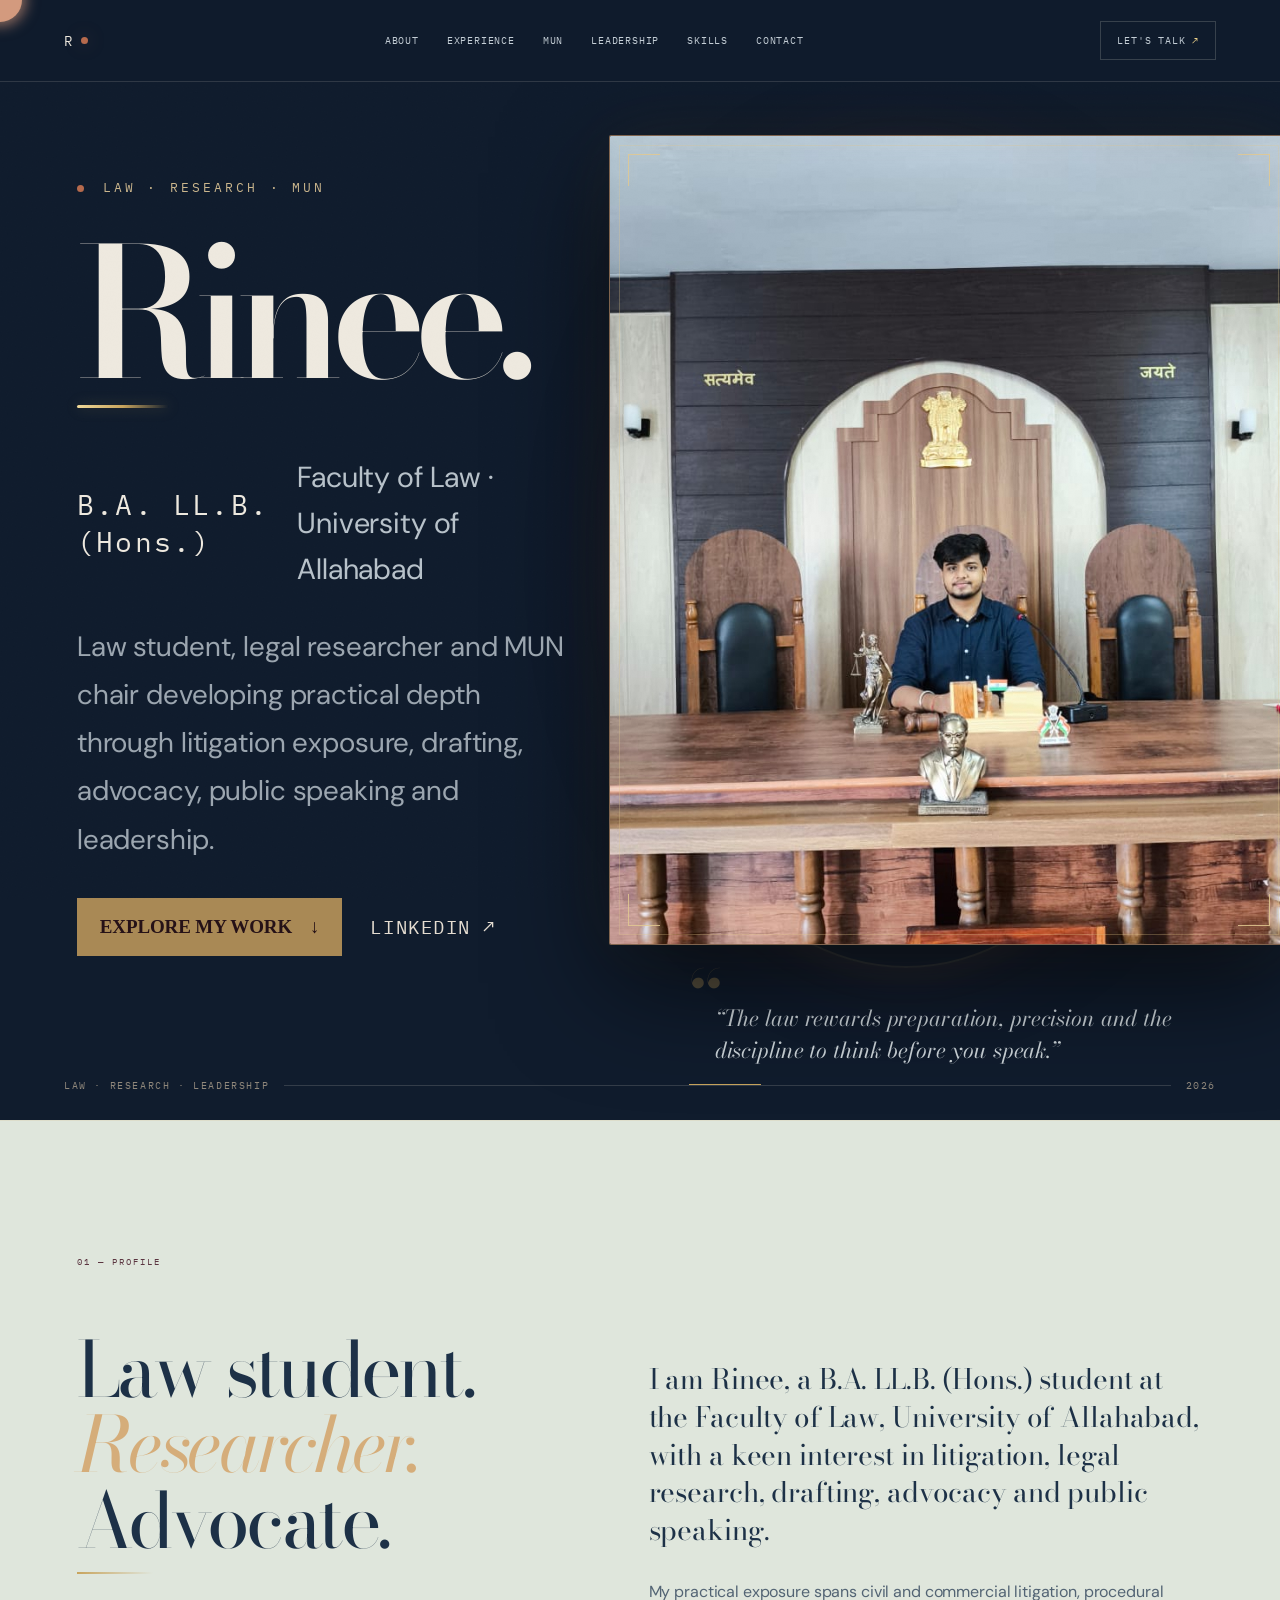
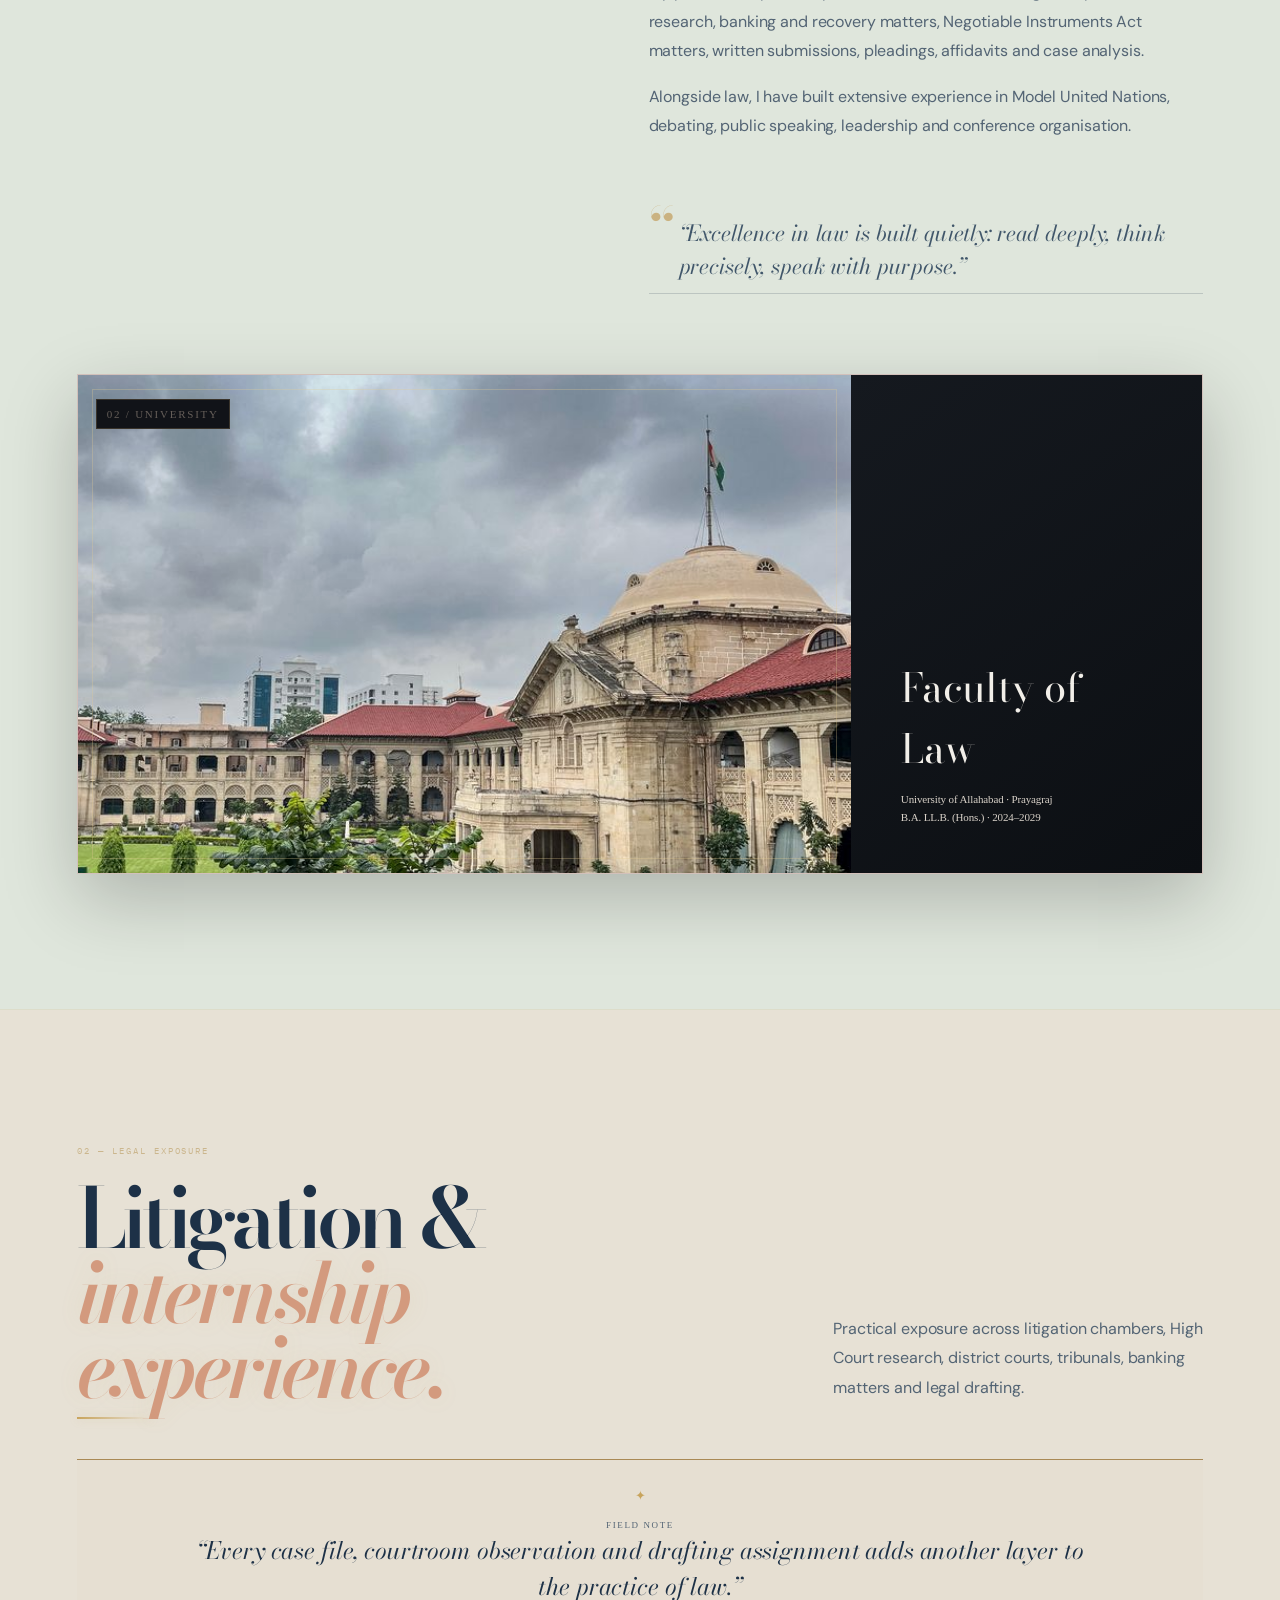
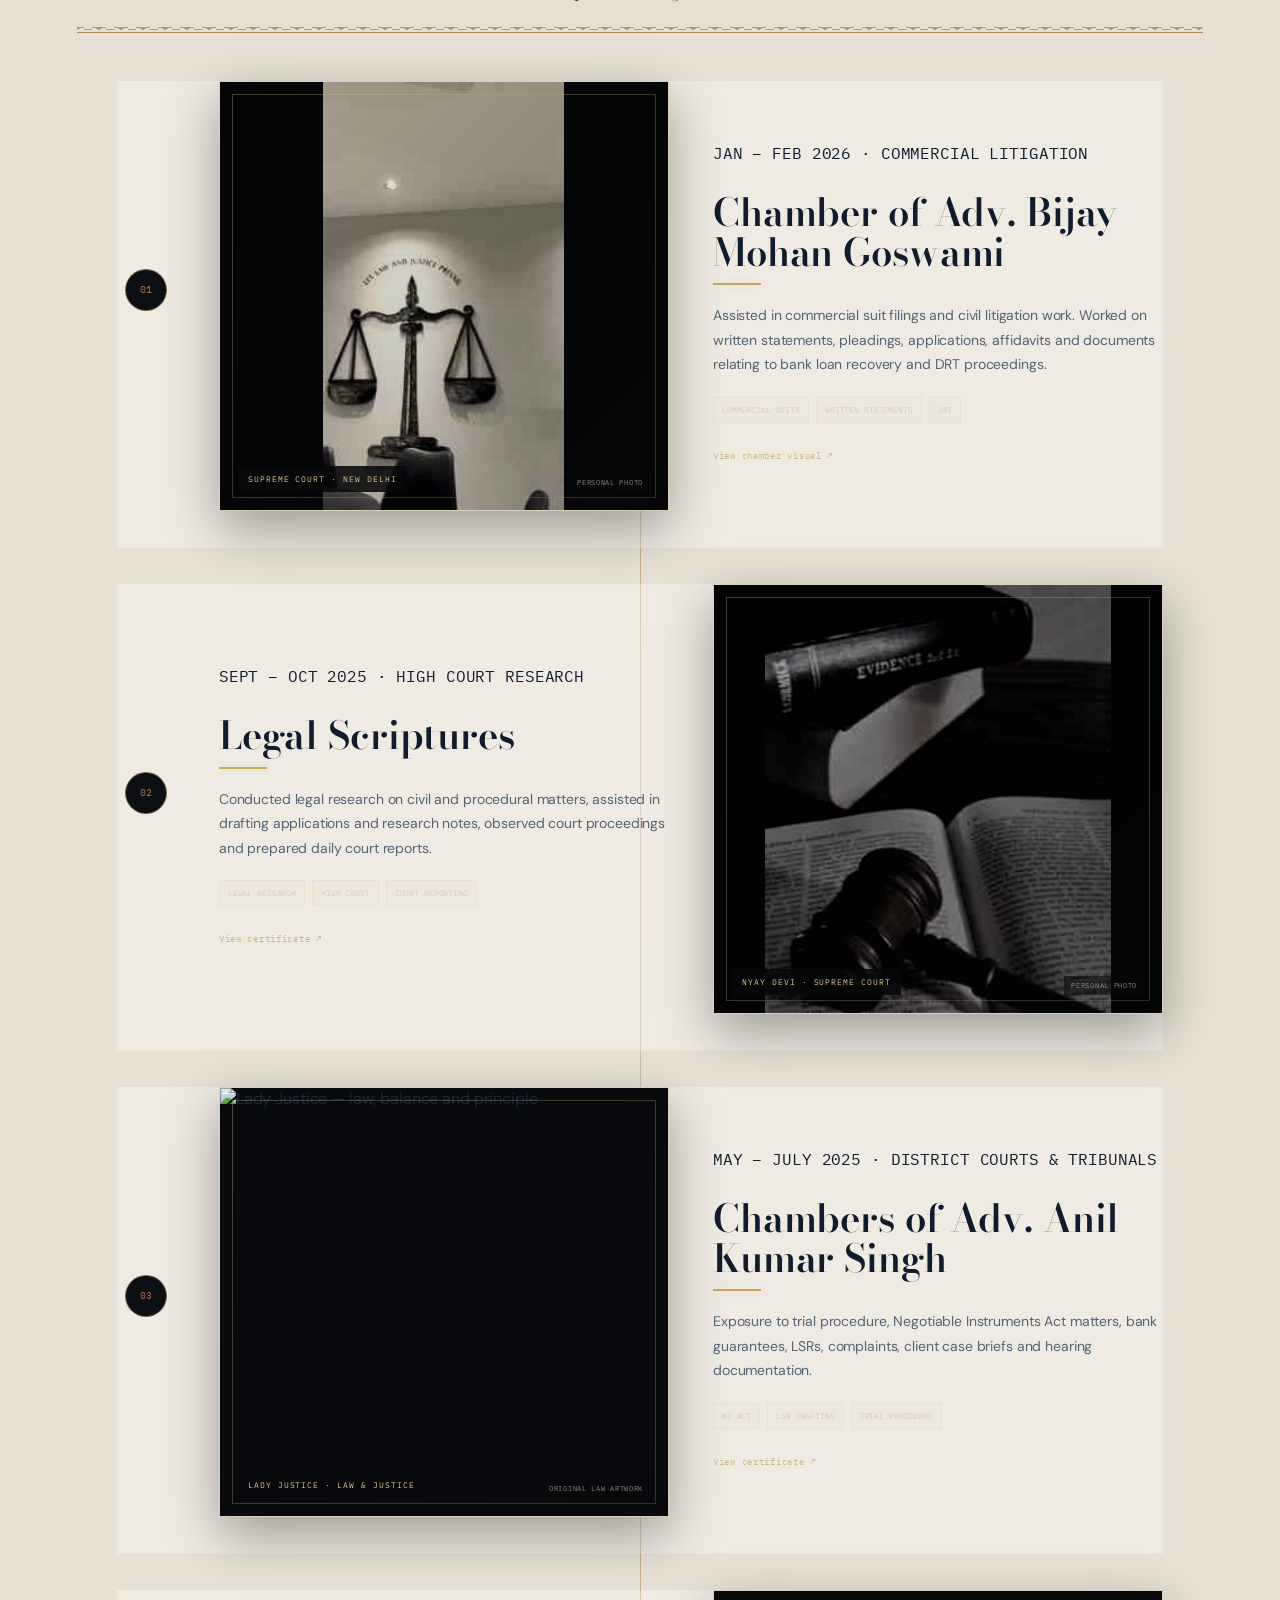
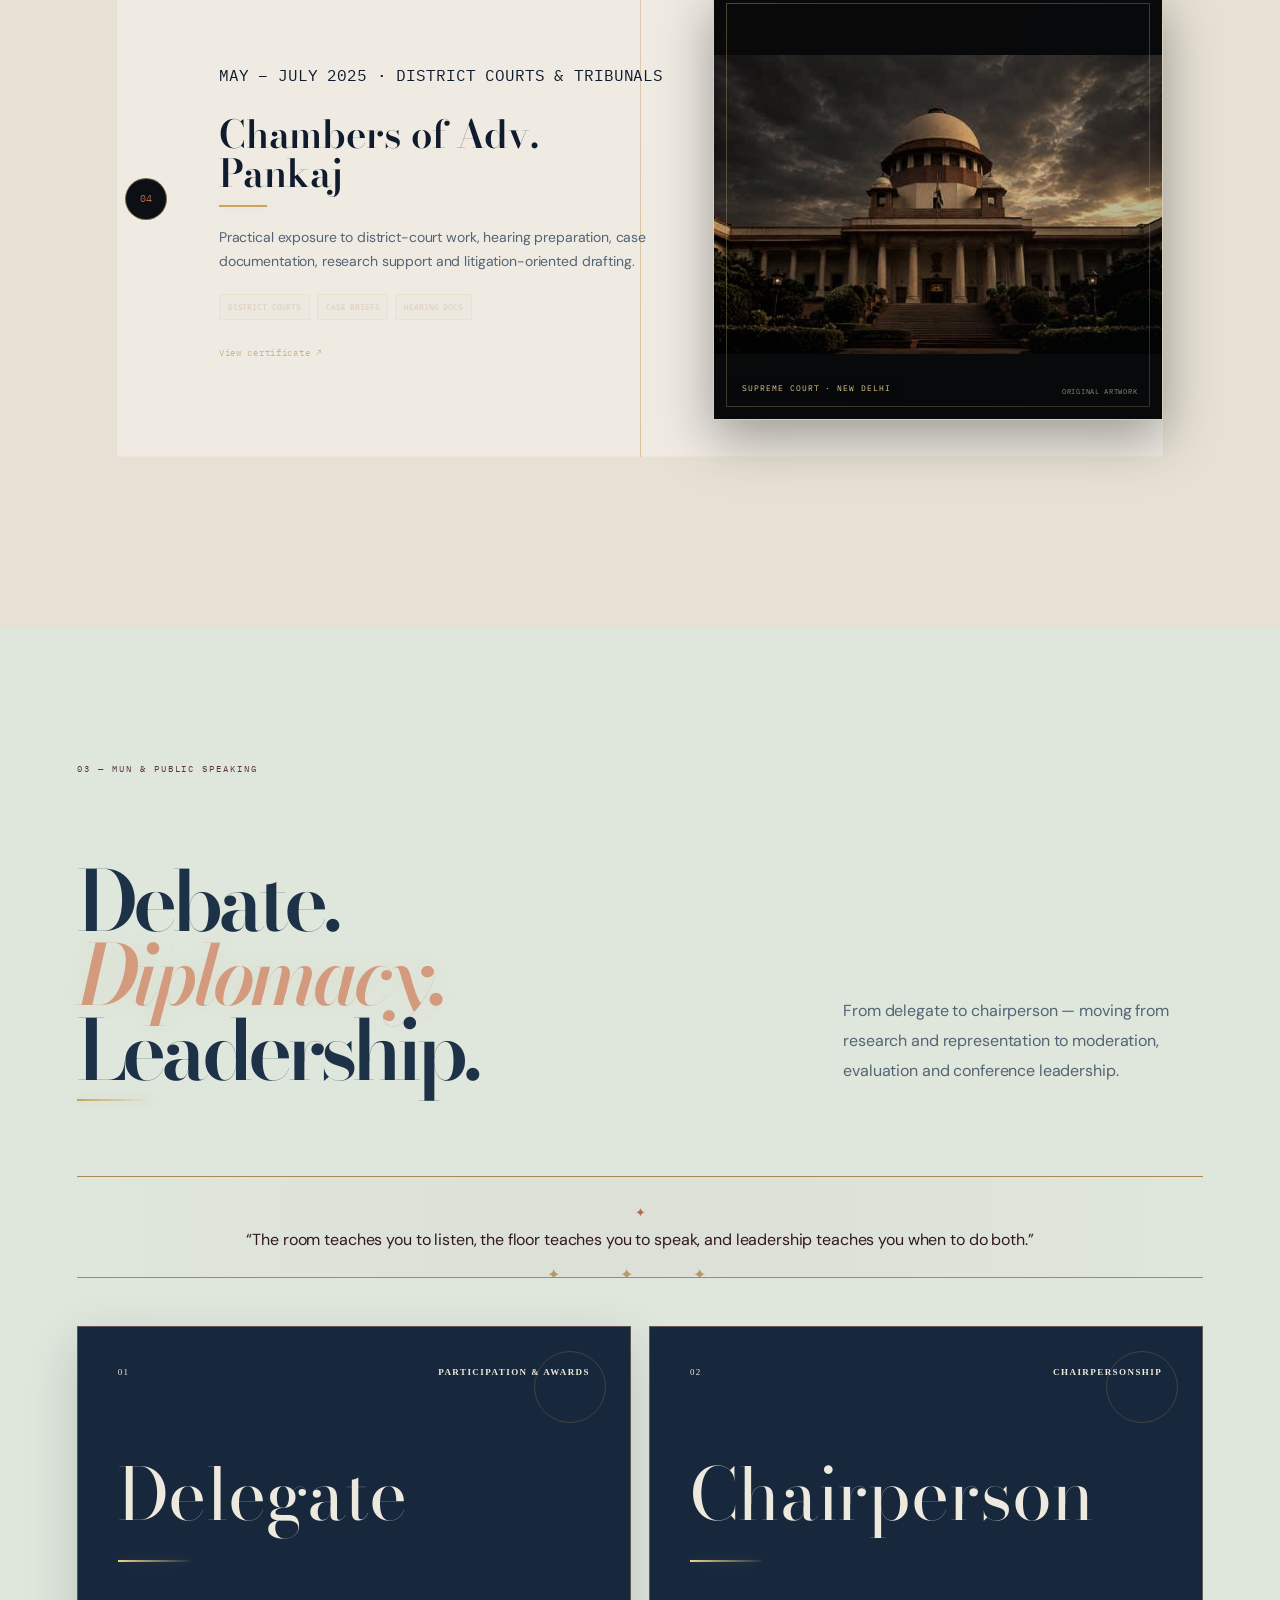
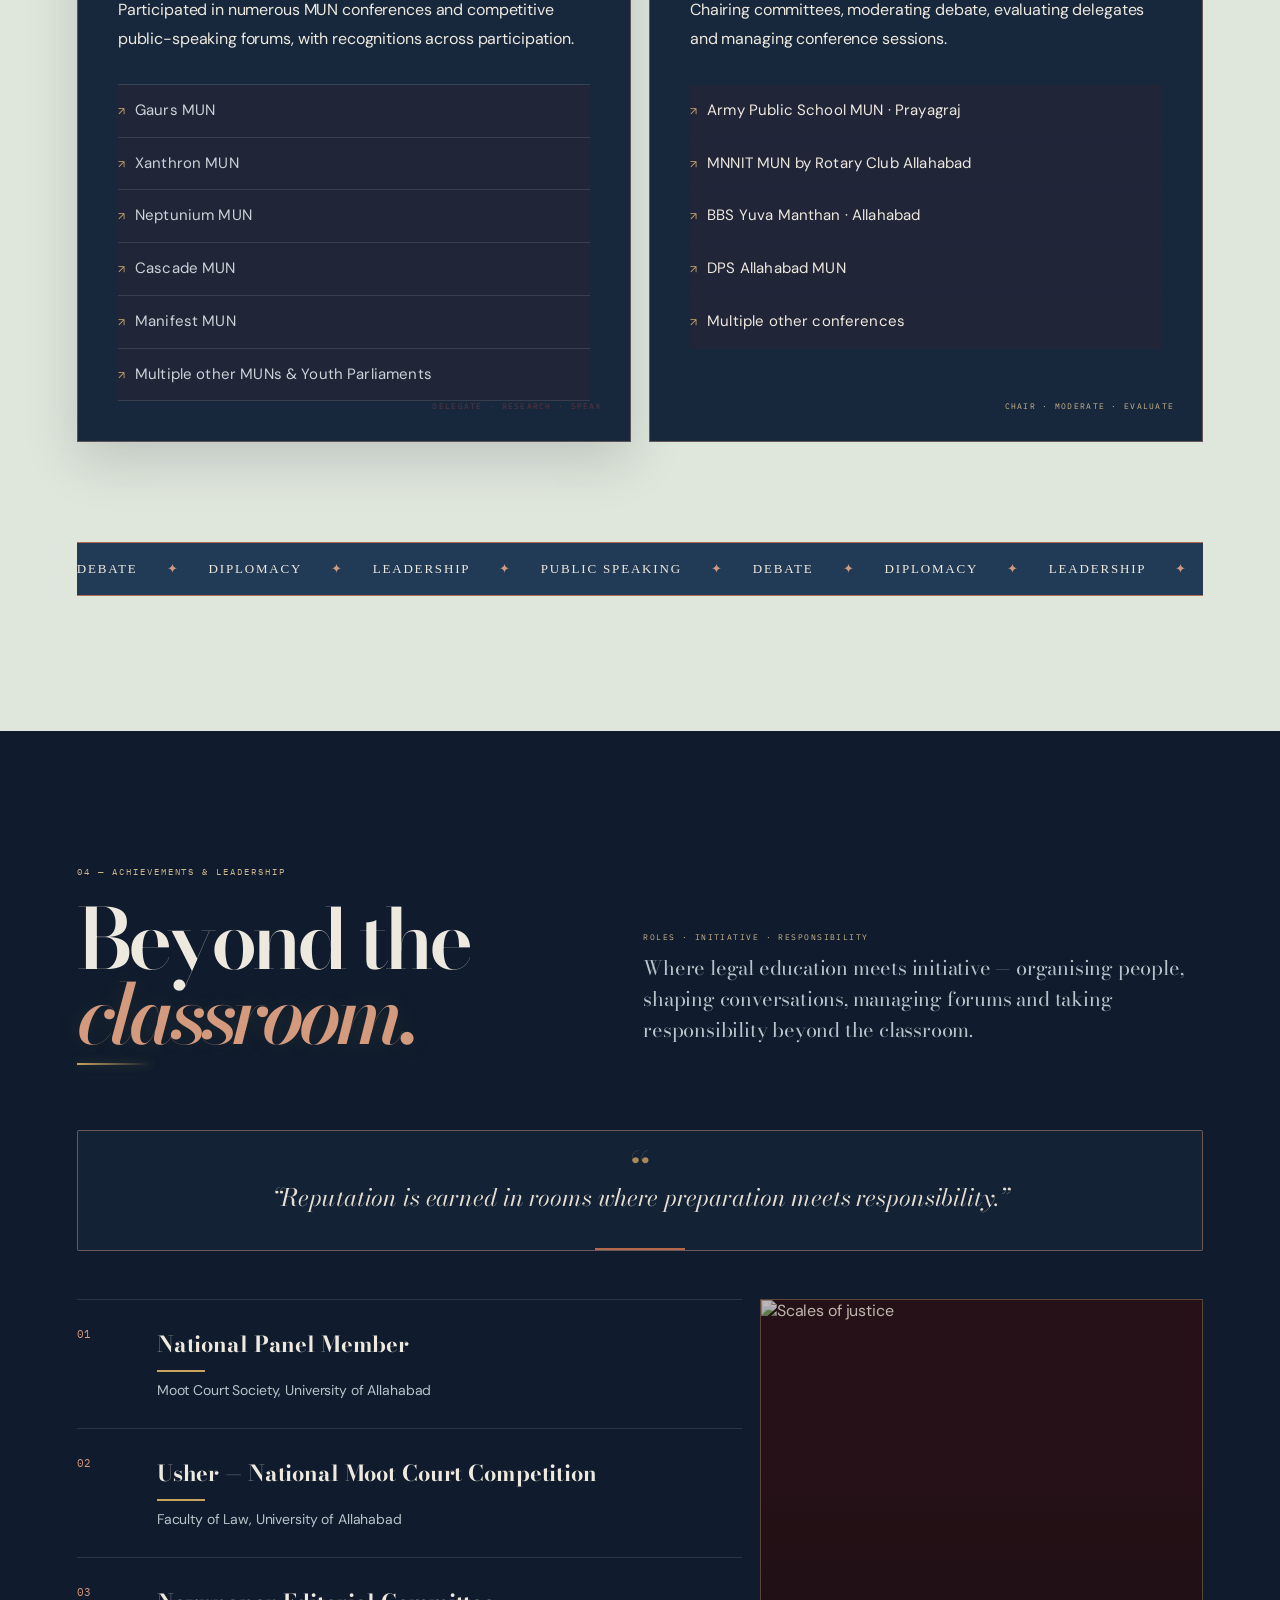
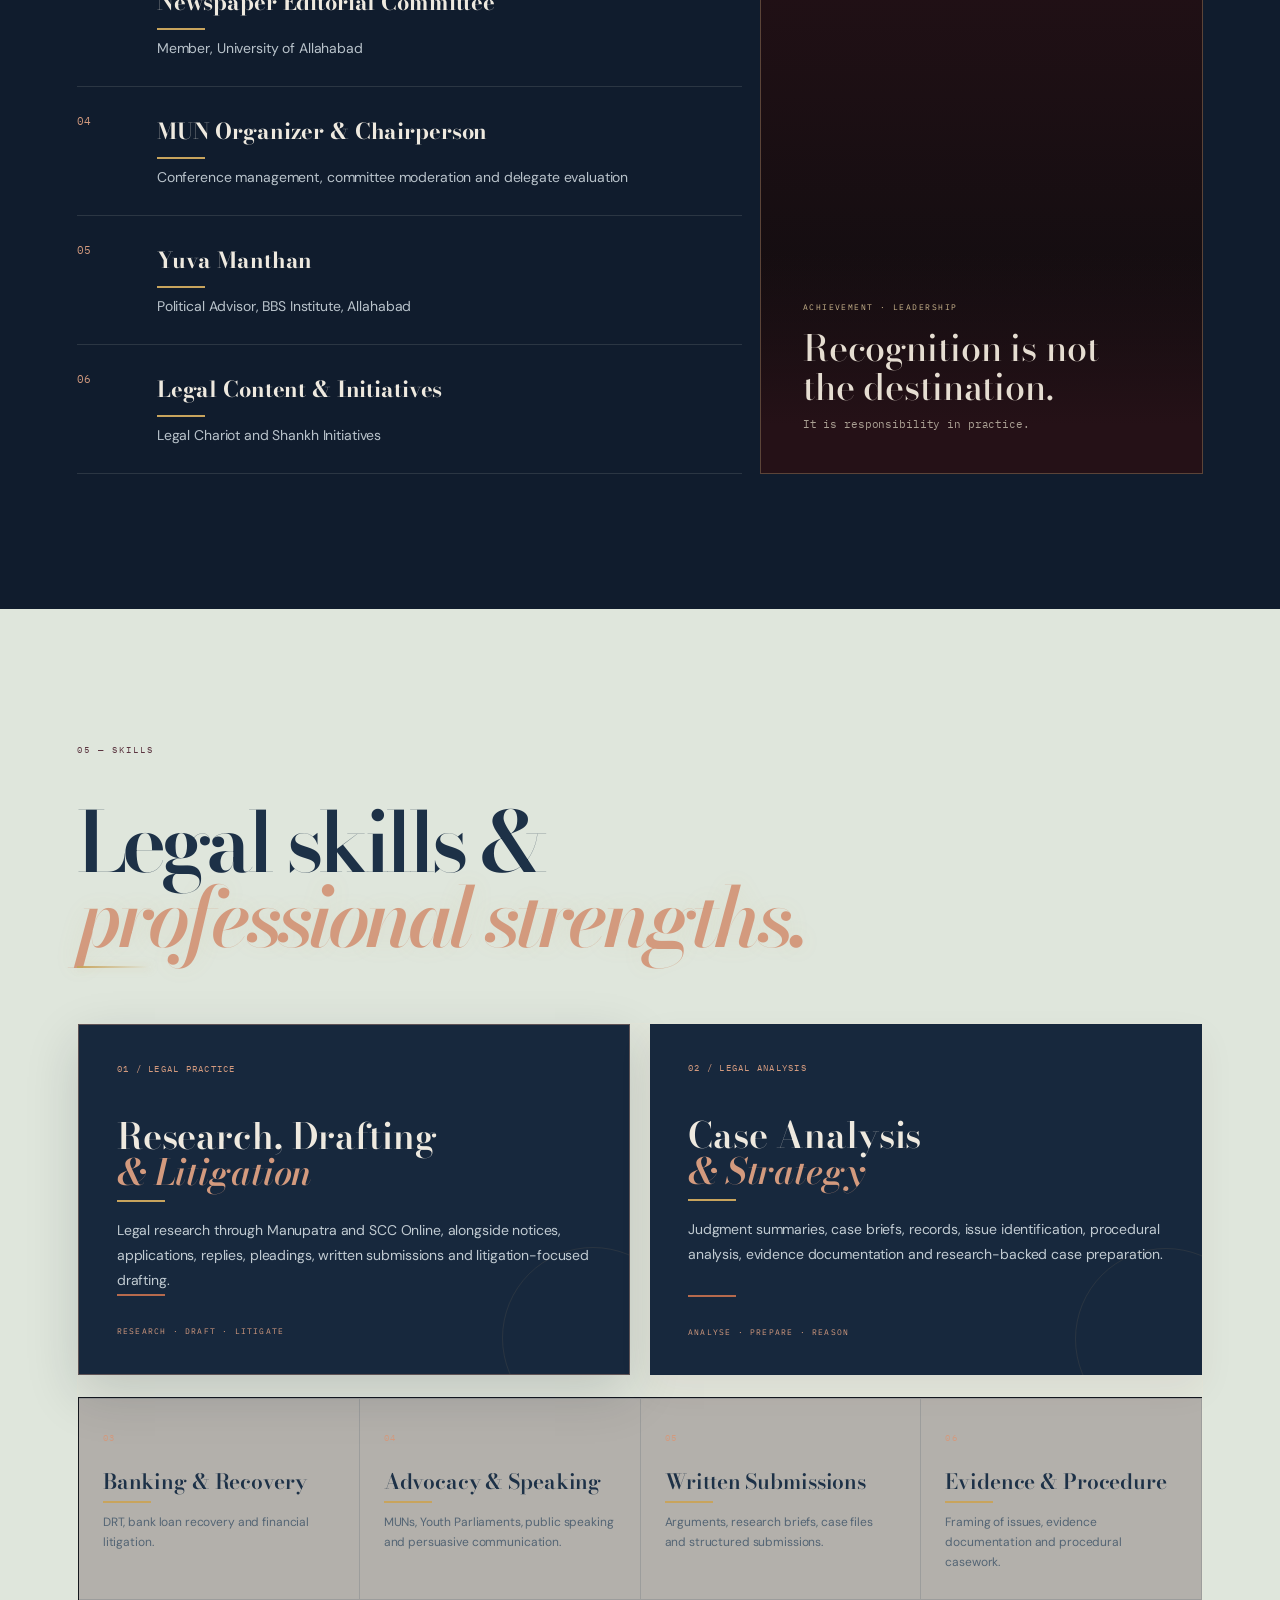
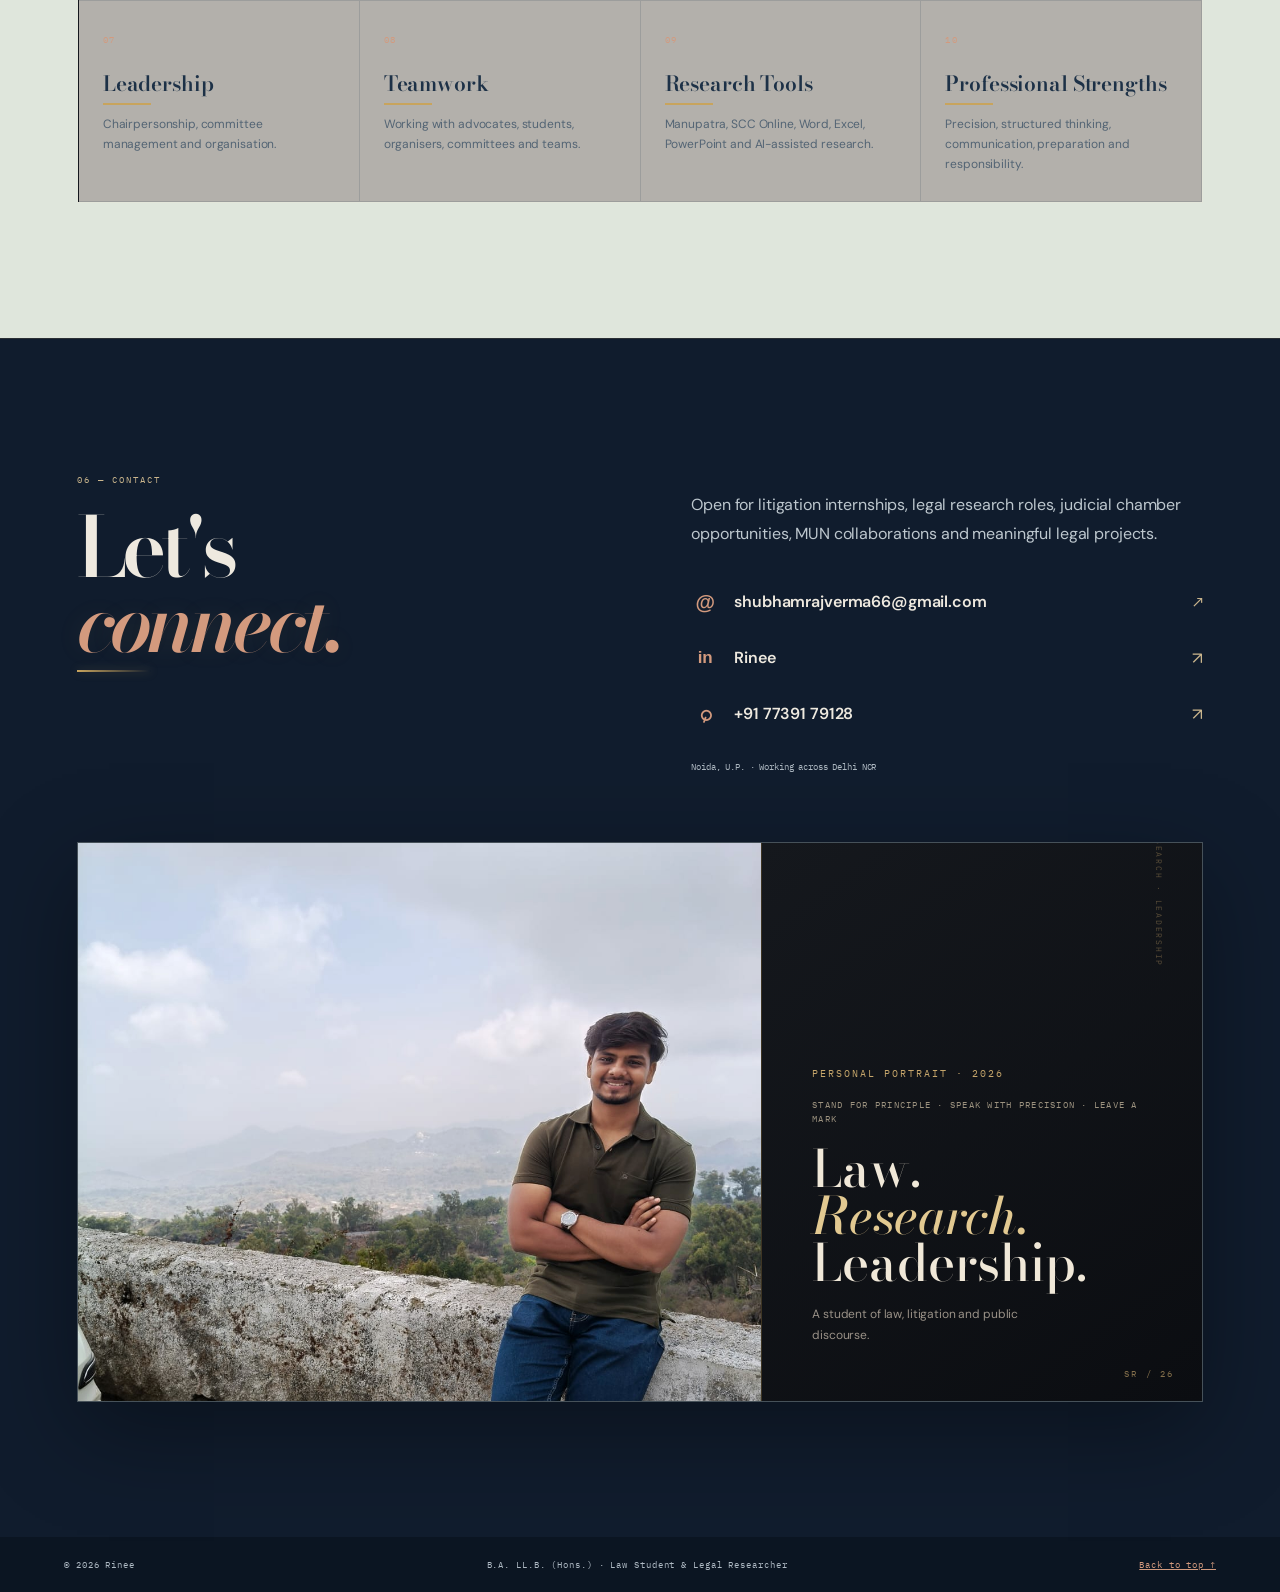
==== commit 51809c07: "Update portfolio name to Rinee" ====
--- a/index.html
+++ b/index.html
@@ -2,19 +2,19 @@
 <html lang="en">
 <head>
 <meta charset="utf-8"><meta name="viewport" content="width=device-width,initial-scale=1">
-<meta name="description" content="Shubham Raj — B.A. LL.B. (Hons.), legal researcher, MUN chair and public speaker.">
-<title>Shubham Raj — Law · Research · Leadership</title>
+<meta name="description" content="Rinee — B.A. LL.B. (Hons.), legal researcher, MUN chair and public speaker.">
+<title>Rinee — Law · Research · Leadership</title>
 <link rel="preconnect" href="https://fonts.googleapis.com"><link rel="preconnect" href="https://fonts.gstatic.com" crossorigin>
 <link href="https://fonts.googleapis.com/css2?family=Bodoni+Moda:ital,opsz,wght@0,6..96,500;0,6..96,600;0,6..96,700;1,6..96,500;1,6..96,600&family=DM+Sans:wght@400;500;600;700&family=IBM+Plex+Mono:wght@400;500&display=swap" rel="stylesheet">
 <link rel="stylesheet" href="styles.css?v=20260922-28">
 </head>
 <body>
 <div class="cursor-glow"></div><div class="noise"></div>
-<header class="nav"><a class="brand" href="#top"><span>SR</span><i></i></a><nav><a href="#about">About</a><a href="#experience">Experience</a><a href="#mun">MUN</a><a href="#leadership">Leadership</a><a href="#skills">Skills</a><a href="#contact">Contact</a></nav><a class="nav-cta" href="mailto:shubhamrajverma66@gmail.com">Let's talk <span>↗</span></a><button class="menu" aria-label="Open menu"><span></span><span></span></button></header>
+<header class="nav"><a class="brand" href="#top"><span>R</span><i></i></a><nav><a href="#about">About</a><a href="#experience">Experience</a><a href="#mun">MUN</a><a href="#leadership">Leadership</a><a href="#skills">Skills</a><a href="#contact">Contact</a></nav><a class="nav-cta" href="mailto:shubhamrajverma66@gmail.com">Let's talk <span>↗</span></a><button class="menu" aria-label="Open menu"><span></span><span></span></button></header>
 <main id="top">
-<section class="hero section-pad"><div class="hero-copy reveal"><p class="eyebrow"><span class="pulse"></span> LAW · RESEARCH · MUN</p><h1>Shubham<br><em class="hero-name-accent">Raj.</em></h1><div class="hero-meta"><strong>B.A. LL.B. (Hons.)</strong><span>Faculty of Law · University of Allahabad</span></div><p class="hero-lede">Law student, legal researcher and MUN chair developing practical depth through litigation exposure, drafting, advocacy, public speaking and leadership.</p><div class="hero-actions"><a class="btn primary" href="#experience">Explore my work <span>↓</span></a><a class="text-link" href="https://www.linkedin.com/in/shubham-raj-verma-060a69342" target="_blank" rel="noreferrer">LinkedIn ↗</a></div></div>
-<div class="hero-visual reveal delay-1"><div class="hero-atmosphere" aria-hidden="true"><i></i><i></i><i></i><i></i><i></i><i></i></div><div class="hero-frame"><img src="assets/profile.jpg" alt="Shubham Raj"><div class="fallback-monogram">SR</div><span class="frame-corner tl"></span><span class="frame-corner tr"></span><span class="frame-corner bl"></span><span class="frame-corner br"></span></div><div class="floating-card card-one"><small>01 · CORE</small><b>Legal<br>Research</b></div><div class="floating-card card-two"><small>02 · FORUM</small><b>MUN<br>Chair</b></div><div class="vertical-label">NOIDA · DELHI NCR · PRAYAGRAJ</div><div class="hero-signal">CASE · 2026 <span></span> ADVOCACY</div><div class="hero-quote">“The law rewards preparation, precision and the discipline to think before you speak.”</div></div><div class="hero-bottom"><span>LAW · RESEARCH · LEADERSHIP</span><span class="line"></span><span>2026</span></div></section>
-<section id="about" class="about section-pad section-dark"><div class="section-kicker reveal">01 — PROFILE</div><div class="about-grid"><div class="about-title reveal"><p class="serif">Law student.<br><i>Researcher.</i><br>Advocate.</p></div><div class="about-copy reveal delay-1"><p class="big-copy">I am Shubham Raj, a B.A. LL.B. (Hons.) student at the Faculty of Law, University of Allahabad, with a keen interest in litigation, legal research, drafting, advocacy and public speaking.</p><p>My practical exposure spans civil and commercial litigation, procedural research, banking and recovery matters, Negotiable Instruments Act matters, written submissions, pleadings, affidavits and case analysis.</p><p>Alongside law, I have built extensive experience in Model United Nations, debating, public speaking, leadership and conference organisation.</p><div class="quote">“Excellence in law is built quietly: read deeply, think precisely, speak with purpose.”</div></div></div><div class="about-photo reveal"><div class="about-photo-media"><img src="assets/Clouds Over Heritage – My Lens, My Style High court Allahabad.jpg" alt="Faculty of Law, University of Allahabad" loading="lazy"><span class="photo-index">02 / UNIVERSITY</span></div><div><b>Faculty of Law</b><span>University of Allahabad · Prayagraj</span><span>B.A. LL.B. (Hons.) · 2024–2029</span></div></div></section>
+<section class="hero section-pad"><div class="hero-copy reveal"><p class="eyebrow"><span class="pulse"></span> LAW · RESEARCH · MUN</p><h1>Rinee.</h1><div class="hero-meta"><strong>B.A. LL.B. (Hons.)</strong><span>Faculty of Law · University of Allahabad</span></div><p class="hero-lede">Law student, legal researcher and MUN chair developing practical depth through litigation exposure, drafting, advocacy, public speaking and leadership.</p><div class="hero-actions"><a class="btn primary" href="#experience">Explore my work <span>↓</span></a><a class="text-link" href="https://www.linkedin.com/in/shubham-raj-verma-060a69342" target="_blank" rel="noreferrer">LinkedIn ↗</a></div></div>
+<div class="hero-visual reveal delay-1"><div class="hero-atmosphere" aria-hidden="true"><i></i><i></i><i></i><i></i><i></i><i></i></div><div class="hero-frame"><img src="assets/profile.jpg" alt="Rinee"><div class="fallback-monogram">R</div><span class="frame-corner tl"></span><span class="frame-corner tr"></span><span class="frame-corner bl"></span><span class="frame-corner br"></span></div><div class="floating-card card-one"><small>01 · CORE</small><b>Legal<br>Research</b></div><div class="floating-card card-two"><small>02 · FORUM</small><b>MUN<br>Chair</b></div><div class="vertical-label">NOIDA · DELHI NCR · PRAYAGRAJ</div><div class="hero-signal">CASE · 2026 <span></span> ADVOCACY</div><div class="hero-quote">“The law rewards preparation, precision and the discipline to think before you speak.”</div></div><div class="hero-bottom"><span>LAW · RESEARCH · LEADERSHIP</span><span class="line"></span><span>2026</span></div></section>
+<section id="about" class="about section-pad section-dark"><div class="section-kicker reveal">01 — PROFILE</div><div class="about-grid"><div class="about-title reveal"><p class="serif">Law student.<br><i>Researcher.</i><br>Advocate.</p></div><div class="about-copy reveal delay-1"><p class="big-copy">I am Rinee, a B.A. LL.B. (Hons.) student at the Faculty of Law, University of Allahabad, with a keen interest in litigation, legal research, drafting, advocacy and public speaking.</p><p>My practical exposure spans civil and commercial litigation, procedural research, banking and recovery matters, Negotiable Instruments Act matters, written submissions, pleadings, affidavits and case analysis.</p><p>Alongside law, I have built extensive experience in Model United Nations, debating, public speaking, leadership and conference organisation.</p><div class="quote">“Excellence in law is built quietly: read deeply, think precisely, speak with purpose.”</div></div></div><div class="about-photo reveal"><div class="about-photo-media"><img src="assets/Clouds Over Heritage – My Lens, My Style High court Allahabad.jpg" alt="Faculty of Law, University of Allahabad" loading="lazy"><span class="photo-index">02 / UNIVERSITY</span></div><div><b>Faculty of Law</b><span>University of Allahabad · Prayagraj</span><span>B.A. LL.B. (Hons.) · 2024–2029</span></div></div></section>
 <section id="experience" class="experience section-pad"><div class="section-head reveal"><div><div class="section-kicker">02 — LEGAL EXPOSURE</div><h2>Litigation &<br><em>internship experience.</em></h2></div><p>Practical exposure across litigation chambers, High Court research, district courts, tribunals, banking matters and legal drafting.</p></div><div class="experience-quote reveal"><span>FIELD NOTE</span><p>“Every case file, courtroom observation and drafting assignment adds another layer to the practice of law.”</p></div><div class="internship-rail">
   <article class="internship-row reveal"><div class="internship-index"><span>01</span><i></i></div><div class="internship-photo"><img src="assets/internship-cover-01.jpg" alt="Scales of justice — Let Law and Justice Prevail"><span>SUPREME COURT · NEW DELHI</span><small class="image-credit">PERSONAL PHOTO</small></div><div class="internship-content"><p class="mono">JAN – FEB 2026 · COMMERCIAL LITIGATION</p><h3>Chamber of Adv. Bijay Mohan Goswami</h3><p>Assisted in commercial suit filings and civil litigation work. Worked on written statements, pleadings, applications, affidavits and documents relating to bank loan recovery and DRT proceedings.</p><div class="tags"><span>COMMERCIAL SUITS</span><span>WRITTEN STATEMENTS</span><span>DRT</span></div><a href="assets/IMG-20260305-WA0005.jpg" target="_blank">View chamber visual ↗</a></div></article>
   <article class="internship-row reverse reveal"><div class="internship-index"><span>02</span><i></i></div><div class="internship-photo"><img src="assets/internship-cover-02.jpg" alt="Evidence book, law books and gavel"><span>NYAY DEVI · SUPREME COURT</span><small class="image-credit">PERSONAL PHOTO</small></div><div class="internship-content"><p class="mono">SEPT – OCT 2025 · HIGH COURT RESEARCH</p><h3>Legal Scriptures</h3><p>Conducted legal research on civil and procedural matters, assisted in drafting applications and research notes, observed court proceedings and prepared daily court reports.</p><div class="tags"><span>LEGAL RESEARCH</span><span>HIGH COURT</span><span>COURT REPORTING</span></div><a href="assets/Shubham raj Internship certificate L.S..pdf" target="_blank">View certificate ↗</a></div></article>
@@ -36,6 +36,6 @@
 <article><span>09</span><h4>Research Tools</h4><p>Manupatra, SCC Online, Word, Excel, PowerPoint and AI-assisted research.</p></article>
 <article><span>10</span><h4>Professional Strengths</h4><p>Precision, structured thinking, communication, preparation and responsibility.</p></article>
 </div></div></section>
-<section id="contact" class="contact section-pad"><div class="contact-grid reveal"><div><div class="section-kicker">06 — CONTACT</div><h2>Let's<br><em>connect.</em></h2></div><div class="contact-copy"><p>Open for litigation internships, legal research roles, judicial chamber opportunities, MUN collaborations and meaningful legal projects.</p><div class="contact-methods"><a class="contact-method email" href="mailto:shubhamrajverma66@gmail.com"><span class="contact-logo" aria-hidden="true">@</span><span class="contact-label">shubhamrajverma66@gmail.com</span><b>↗</b></a><a class="contact-method" href="https://www.linkedin.com/in/shubham-raj-verma-060a69342" target="_blank" rel="noreferrer"><span class="contact-logo linkedin-logo" aria-hidden="true">in</span><span class="contact-label">Shubham Raj</span><b>↗</b></a><a class="contact-method phone-method" href="tel:+917739179128"><span class="contact-logo phone-logo" aria-hidden="true">⌕</span><span class="contact-label">+91 77391 79128</span><b>↗</b></a></div><div class="contact-meta"><span>Noida, U.P. · Working across Delhi NCR</span></div></div></div><div class="footer-photo reveal"><div class="footer-photo-image"><img src="assets/IMG-20260618-WA0097.jpg" alt="Shubham Raj"></div><div class="footer-photo-copy"><span class="photo-kicker">PERSONAL PORTRAIT · 2026</span><div class="closing-motto">STAND FOR PRINCIPLE · SPEAK WITH PRECISION · LEAVE A MARK</div><strong>Law.<br><em>Research.</em><br>Leadership.</strong><span class="photo-note">A student of law, litigation and public discourse.</span></div></div></section>
-</main><footer><span>© 2026 Shubham Raj</span><span>B.A. LL.B. (Hons.) · Law Student & Legal Researcher</span><a href="#top">Back to top ↑</a></footer><script src="script.js?v=20260922-28"></script>
+<section id="contact" class="contact section-pad"><div class="contact-grid reveal"><div><div class="section-kicker">06 — CONTACT</div><h2>Let's<br><em>connect.</em></h2></div><div class="contact-copy"><p>Open for litigation internships, legal research roles, judicial chamber opportunities, MUN collaborations and meaningful legal projects.</p><div class="contact-methods"><a class="contact-method email" href="mailto:shubhamrajverma66@gmail.com"><span class="contact-logo" aria-hidden="true">@</span><span class="contact-label">shubhamrajverma66@gmail.com</span><b>↗</b></a><a class="contact-method" href="https://www.linkedin.com/in/shubham-raj-verma-060a69342" target="_blank" rel="noreferrer"><span class="contact-logo linkedin-logo" aria-hidden="true">in</span><span class="contact-label">Rinee</span><b>↗</b></a><a class="contact-method phone-method" href="tel:+917739179128"><span class="contact-logo phone-logo" aria-hidden="true">⌕</span><span class="contact-label">+91 77391 79128</span><b>↗</b></a></div><div class="contact-meta"><span>Noida, U.P. · Working across Delhi NCR</span></div></div></div><div class="footer-photo reveal"><div class="footer-photo-image"><img src="assets/IMG-20260618-WA0097.jpg" alt="Rinee"></div><div class="footer-photo-copy"><span class="photo-kicker">PERSONAL PORTRAIT · 2026</span><div class="closing-motto">STAND FOR PRINCIPLE · SPEAK WITH PRECISION · LEAVE A MARK</div><strong>Law.<br><em>Research.</em><br>Leadership.</strong><span class="photo-note">A student of law, litigation and public discourse.</span></div></div></section>
+</main><footer><span>© 2026 Rinee</span><span>B.A. LL.B. (Hons.) · Law Student & Legal Researcher</span><a href="#top">Back to top ↑</a></footer><script src="script.js?v=20260922-28"></script>
 </body></html>
--- a/styles.css
+++ b/styles.css
@@ -2534,3 +2534,173 @@
   text-shadow:none!important;
   opacity:1!important;
 }
+
+/* ===== 2026.09.22 — SKILLS BENTO REORGANISATION ===== */
+#skills .skills-bento{
+  max-width:1180px;
+  margin:0 auto;
+  display:grid;
+  grid-template-columns:1fr 1fr;
+  gap:18px;
+}
+#skills .skill-feature{
+  min-height:330px;
+  padding:36px;
+  display:flex;
+  flex-direction:column;
+  justify-content:flex-start;
+}
+#skills .skill-feature h3{
+  font-size:34px!important;
+  line-height:1.02!important;
+  margin:42px 0 16px!important;
+}
+#skills .skill-feature h3 em{font-style:italic;color:var(--copper-soft)!important}
+#skills .skill-feature p{
+  max-width:500px;
+  font-size:14px!important;
+  line-height:1.75!important;
+}
+#skills .skill-feature .skill-line{
+  margin-top:auto;
+  width:46px;
+  height:2px;
+  background:var(--copper)!important;
+}
+#skills .skill-feature>b{
+  margin-top:13px;
+  font:8px 'IBM Plex Mono';
+  letter-spacing:.16em;
+  color:var(--copper-soft)!important;
+}
+#skills .skill-cluster{
+  grid-column:1 / -1;
+  display:grid;
+  grid-template-columns:repeat(4,1fr);
+  border-top:1px solid rgba(29,49,71,.15);
+  border-left:1px solid rgba(29,49,71,.15);
+}
+#skills .skill-cluster article{
+  min-height:175px;
+  padding:25px 24px;
+  border-right:1px solid rgba(29,49,71,.15);
+  border-bottom:1px solid rgba(29,49,71,.15);
+  transition:.3s ease;
+}
+#skills .skill-cluster article:hover{
+  background:var(--warm)!important;
+  transform:translateY(-3px);
+  box-shadow:inset 0 -2px 0 var(--copper);
+}
+#skills .skill-cluster article span{
+  font:9px 'IBM Plex Mono';
+  color:var(--copper)!important;
+  letter-spacing:.12em;
+}
+#skills .skill-cluster article h4{
+  margin:24px 0 9px;
+  font:600 22px/1.05 'Bodoni Moda',Georgia,serif;
+  color:var(--blue-ink)!important;
+}
+#skills .skill-cluster article p{
+  margin:0;
+  font-size:12px!important;
+  line-height:1.65!important;
+  color:var(--slate)!important;
+}
+#skills .skills-title{max-width:1180px;margin:25px auto 55px}
+@media(max-width:900px){
+  #skills .skills-bento{grid-template-columns:1fr}
+  #skills .skill-cluster{grid-column:auto;grid-template-columns:repeat(2,1fr)}
+}
+@media(max-width:560px){
+  #skills .skill-cluster{grid-template-columns:1fr}
+  #skills .skill-feature{min-height:290px;padding:28px}
+  #skills .skill-feature h3{font-size:30px!important}
+}
+
+/* ===== SKILLS FINAL OVERRIDE — 2026.09.22 ===== */
+#skills .skills-bento{
+  width:min(1180px,100%);
+  margin:0 auto;
+  display:grid!important;
+  grid-template-columns:repeat(2,minmax(0,1fr))!important;
+  gap:20px!important;
+}
+#skills .skills-bento>.skill-feature{
+  display:flex!important;
+  flex-direction:column!important;
+  min-height:320px!important;
+  padding:38px!important;
+  border-radius:0!important;
+}
+#skills .skills-bento>.skill-feature>span,
+#skills .skill-cluster article>span{
+  color:#d39a7e!important;
+  font:9px 'IBM Plex Mono'!important;
+  letter-spacing:.14em!important;
+}
+#skills .skills-bento>.skill-feature h3{
+  margin:44px 0 16px!important;
+  font:600 36px/1.02 'Bodoni Moda',Georgia,serif!important;
+  color:#eee9df!important;
+}
+#skills .skills-bento>.skill-feature h3 em{
+  color:#d39a7e!important;
+}
+#skills .skills-bento>.skill-feature p{
+  max-width:560px!important;
+  margin:0!important;
+  color:#c1cbd2!important;
+  font:14px/1.8 'DM Sans',Arial,sans-serif!important;
+}
+#skills .skills-bento>.skill-feature .skill-line{
+  width:48px!important;
+  height:2px!important;
+  margin-top:auto!important;
+  background:#b66a4d!important;
+}
+#skills .skills-bento>.skill-feature>b{
+  margin-top:13px!important;
+  color:#d39a7e!important;
+  font:8px 'IBM Plex Mono'!important;
+  letter-spacing:.15em!important;
+}
+#skills .skills-bento>.skill-cluster{
+  grid-column:1/-1!important;
+  display:grid!important;
+  grid-template-columns:repeat(4,minmax(0,1fr))!important;
+  margin-top:2px!important;
+  border-top:1px solid rgba(29,49,71,.15)!important;
+  border-left:1px solid rgba(29,49,71,.15)!important;
+}
+#skills .skills-bento>.skill-cluster>article{
+  min-height:175px!important;
+  padding:26px 24px!important;
+  border-right:1px solid rgba(29,49,71,.15)!important;
+  border-bottom:1px solid rgba(29,49,71,.15)!important;
+  background:rgba(242,238,229,.72)!important;
+}
+#skills .skills-bento>.skill-cluster>article h4{
+  margin:24px 0 10px!important;
+  color:#1d3147!important;
+  font:600 21px/1.08 'Bodoni Moda',Georgia,serif!important;
+}
+#skills .skills-bento>.skill-cluster>article p{
+  margin:0!important;
+  color:#536474!important;
+  font:12px/1.65 'DM Sans',Arial,sans-serif!important;
+}
+#skills .skills-bento>.skill-cluster>article:hover{
+  background:#f2eee5!important;
+  box-shadow:inset 0 -2px 0 #b66a4d!important;
+  transform:translateY(-3px)!important;
+}
+@media(max-width:900px){
+  #skills .skills-bento{grid-template-columns:1fr!important}
+  #skills .skills-bento>.skill-cluster{grid-template-columns:repeat(2,minmax(0,1fr))!important}
+}
+@media(max-width:560px){
+  #skills .skills-bento>.skill-cluster{grid-template-columns:1fr!important}
+  #skills .skills-bento>.skill-feature{min-height:285px!important;padding:28px!important}
+}
